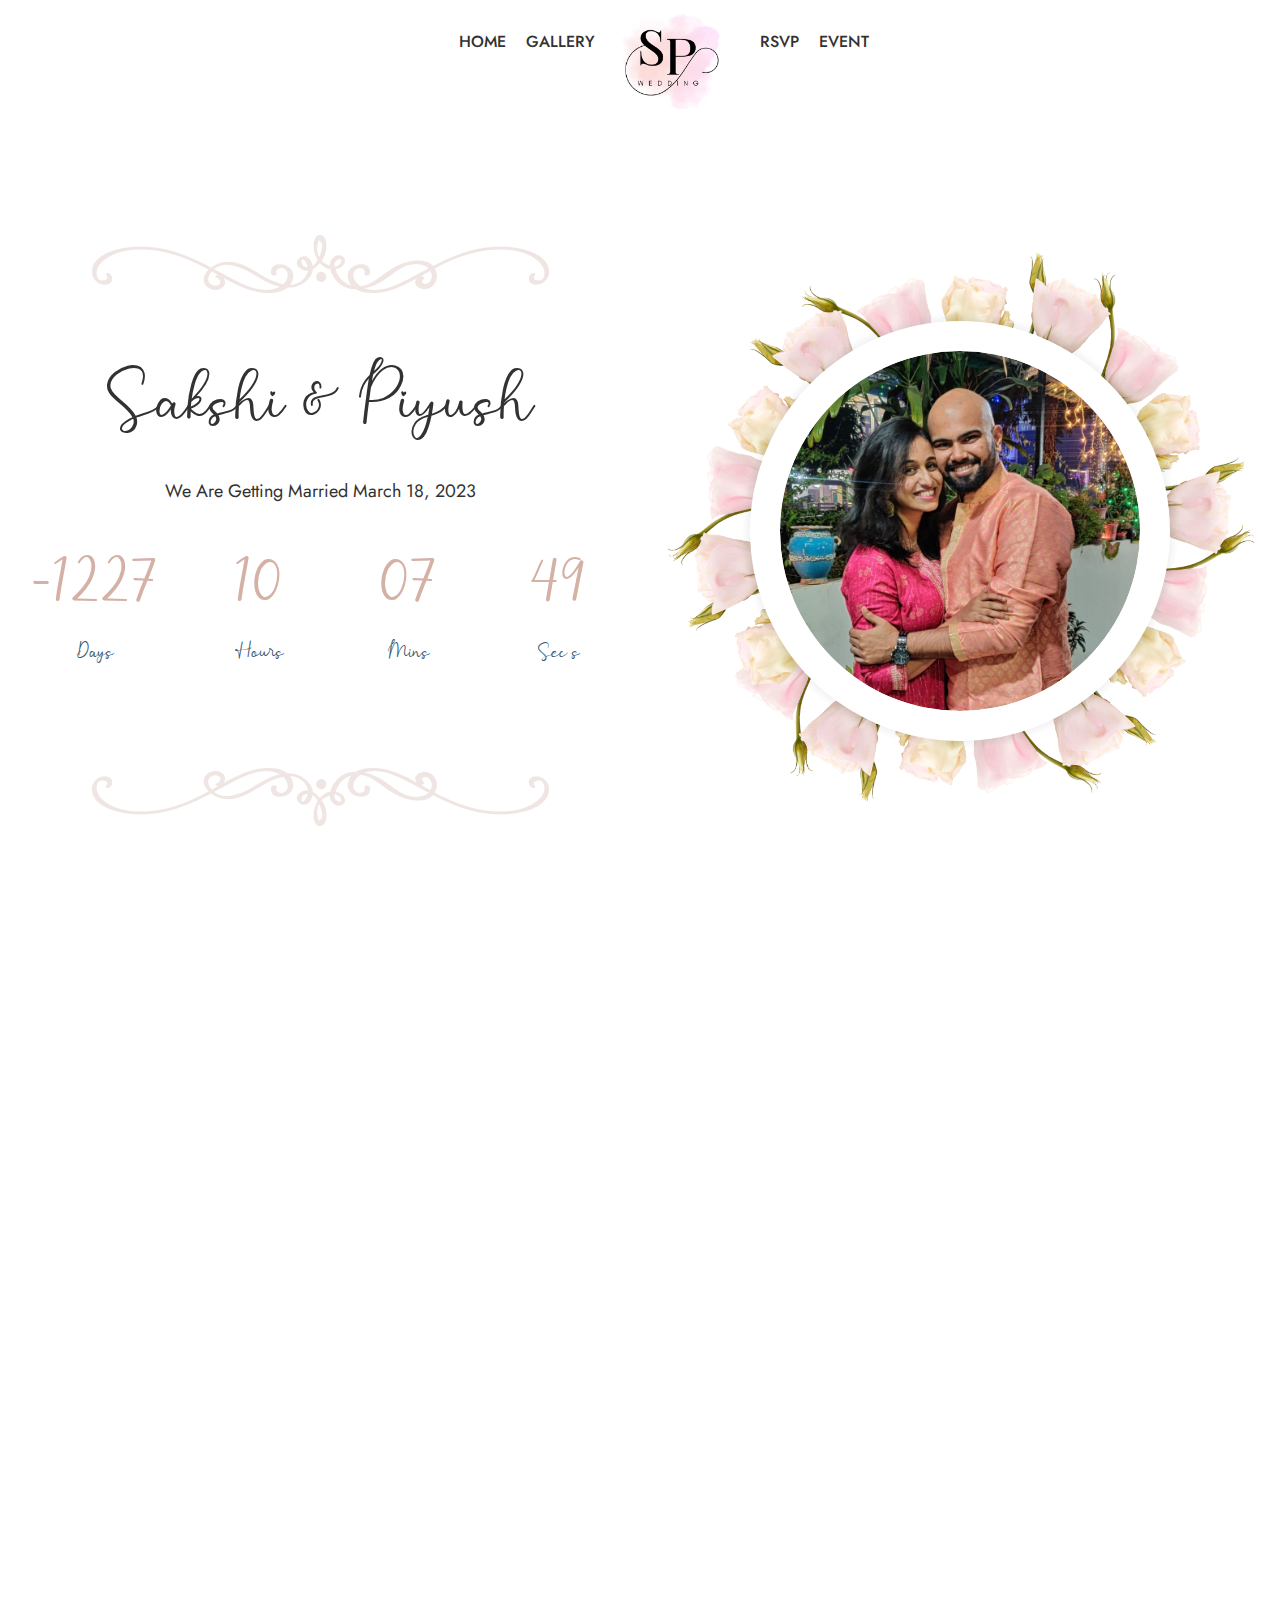
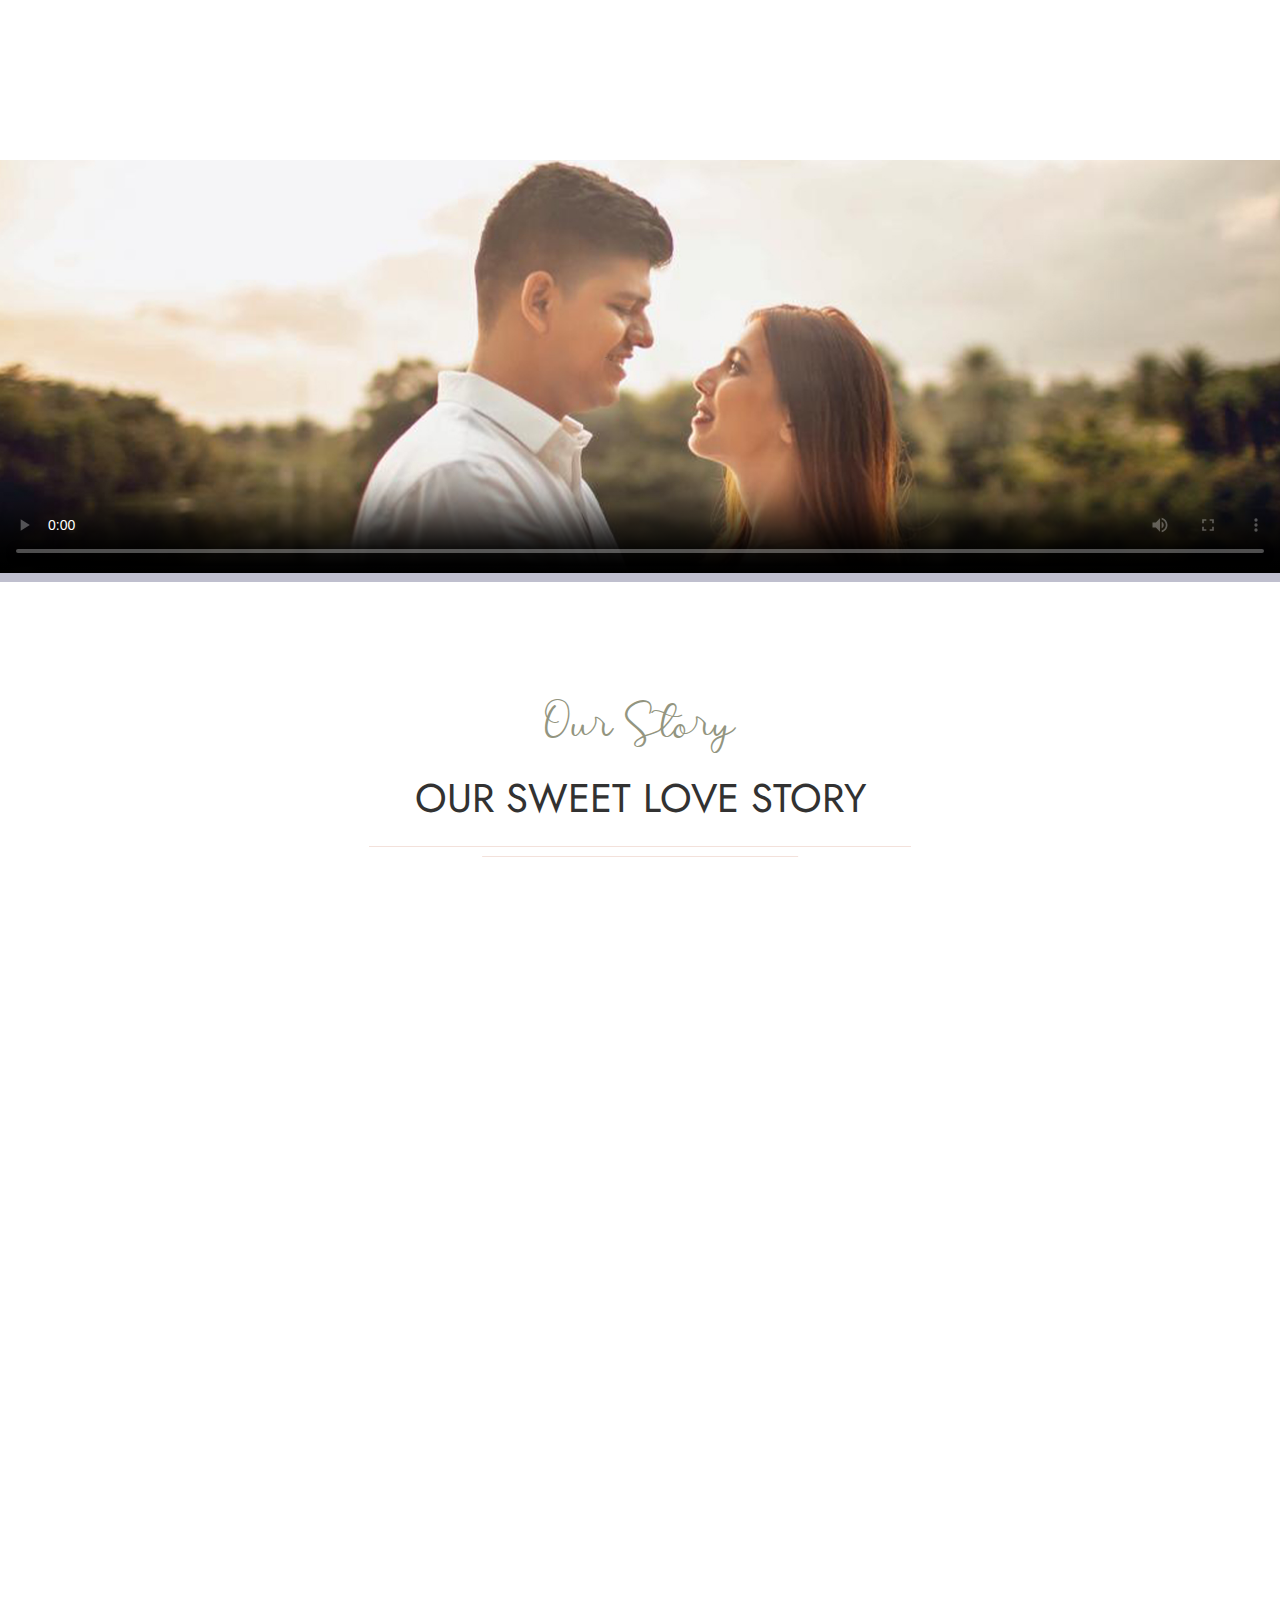
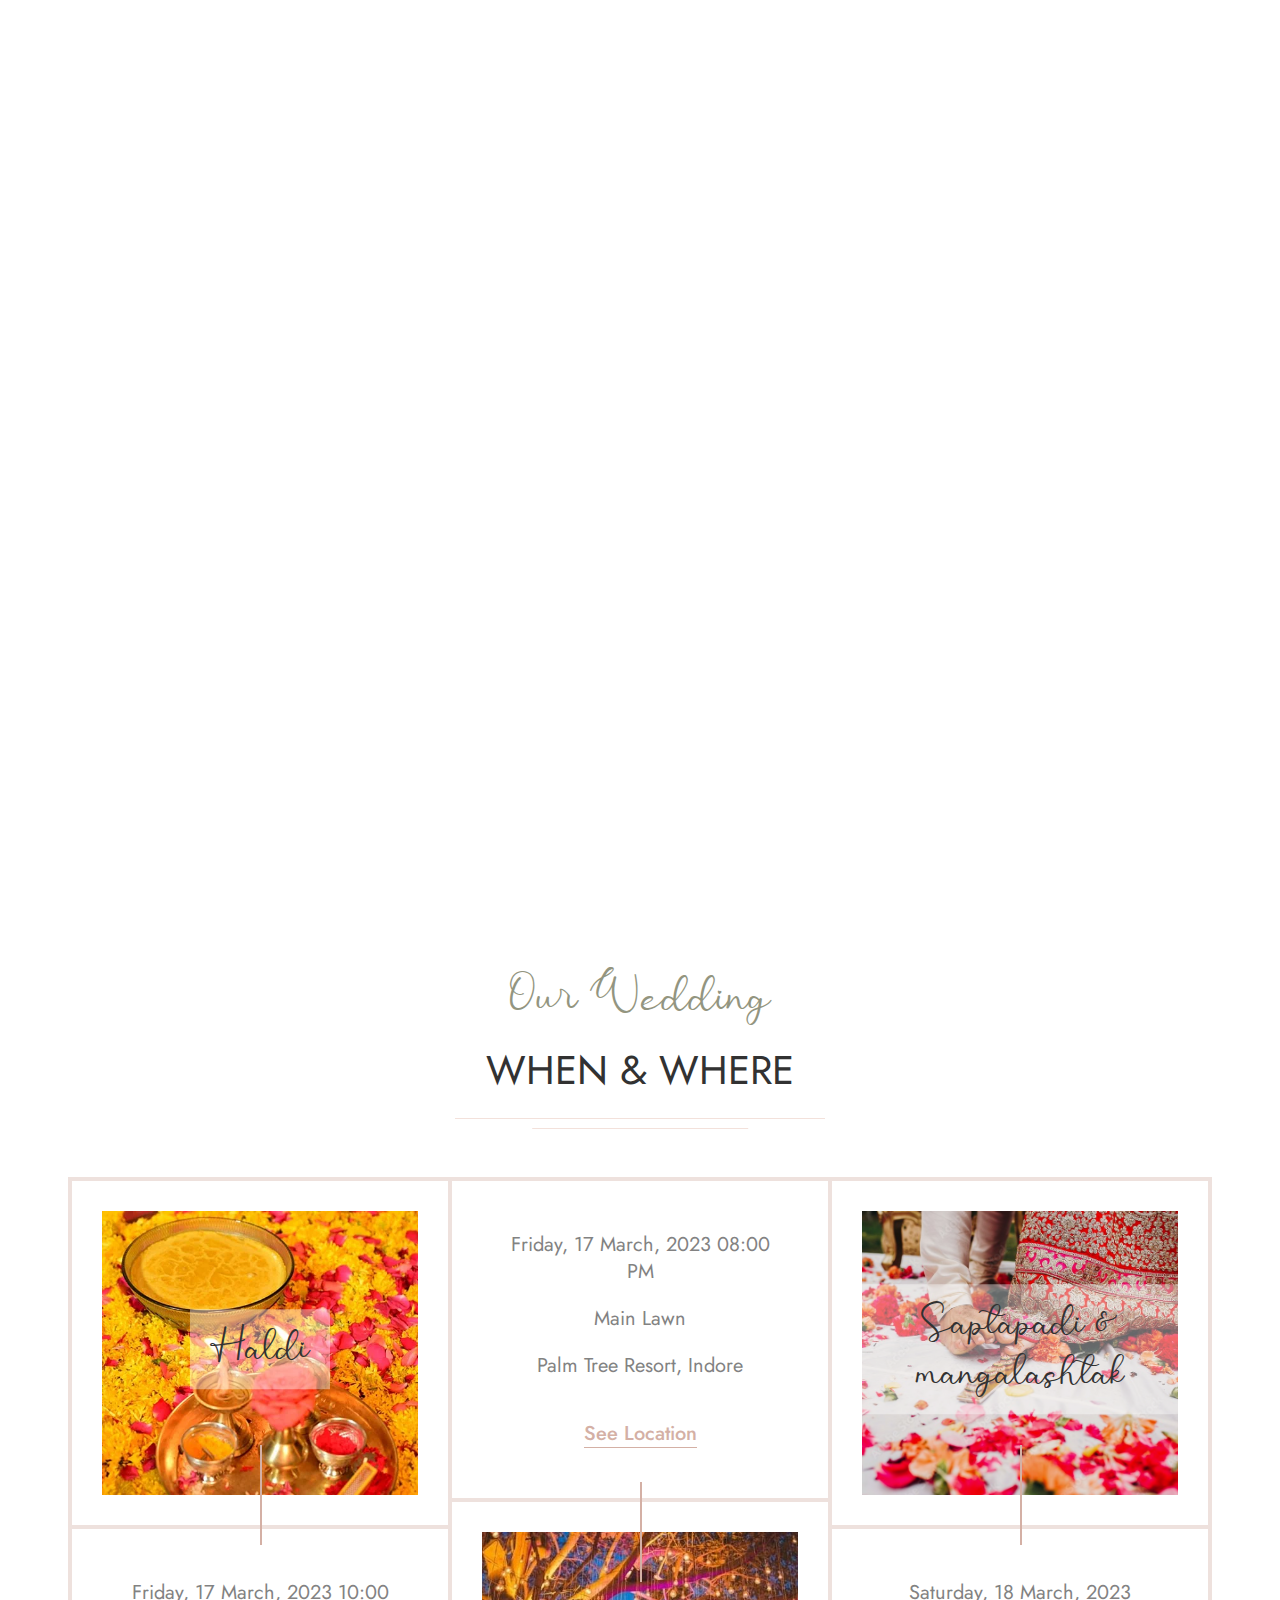
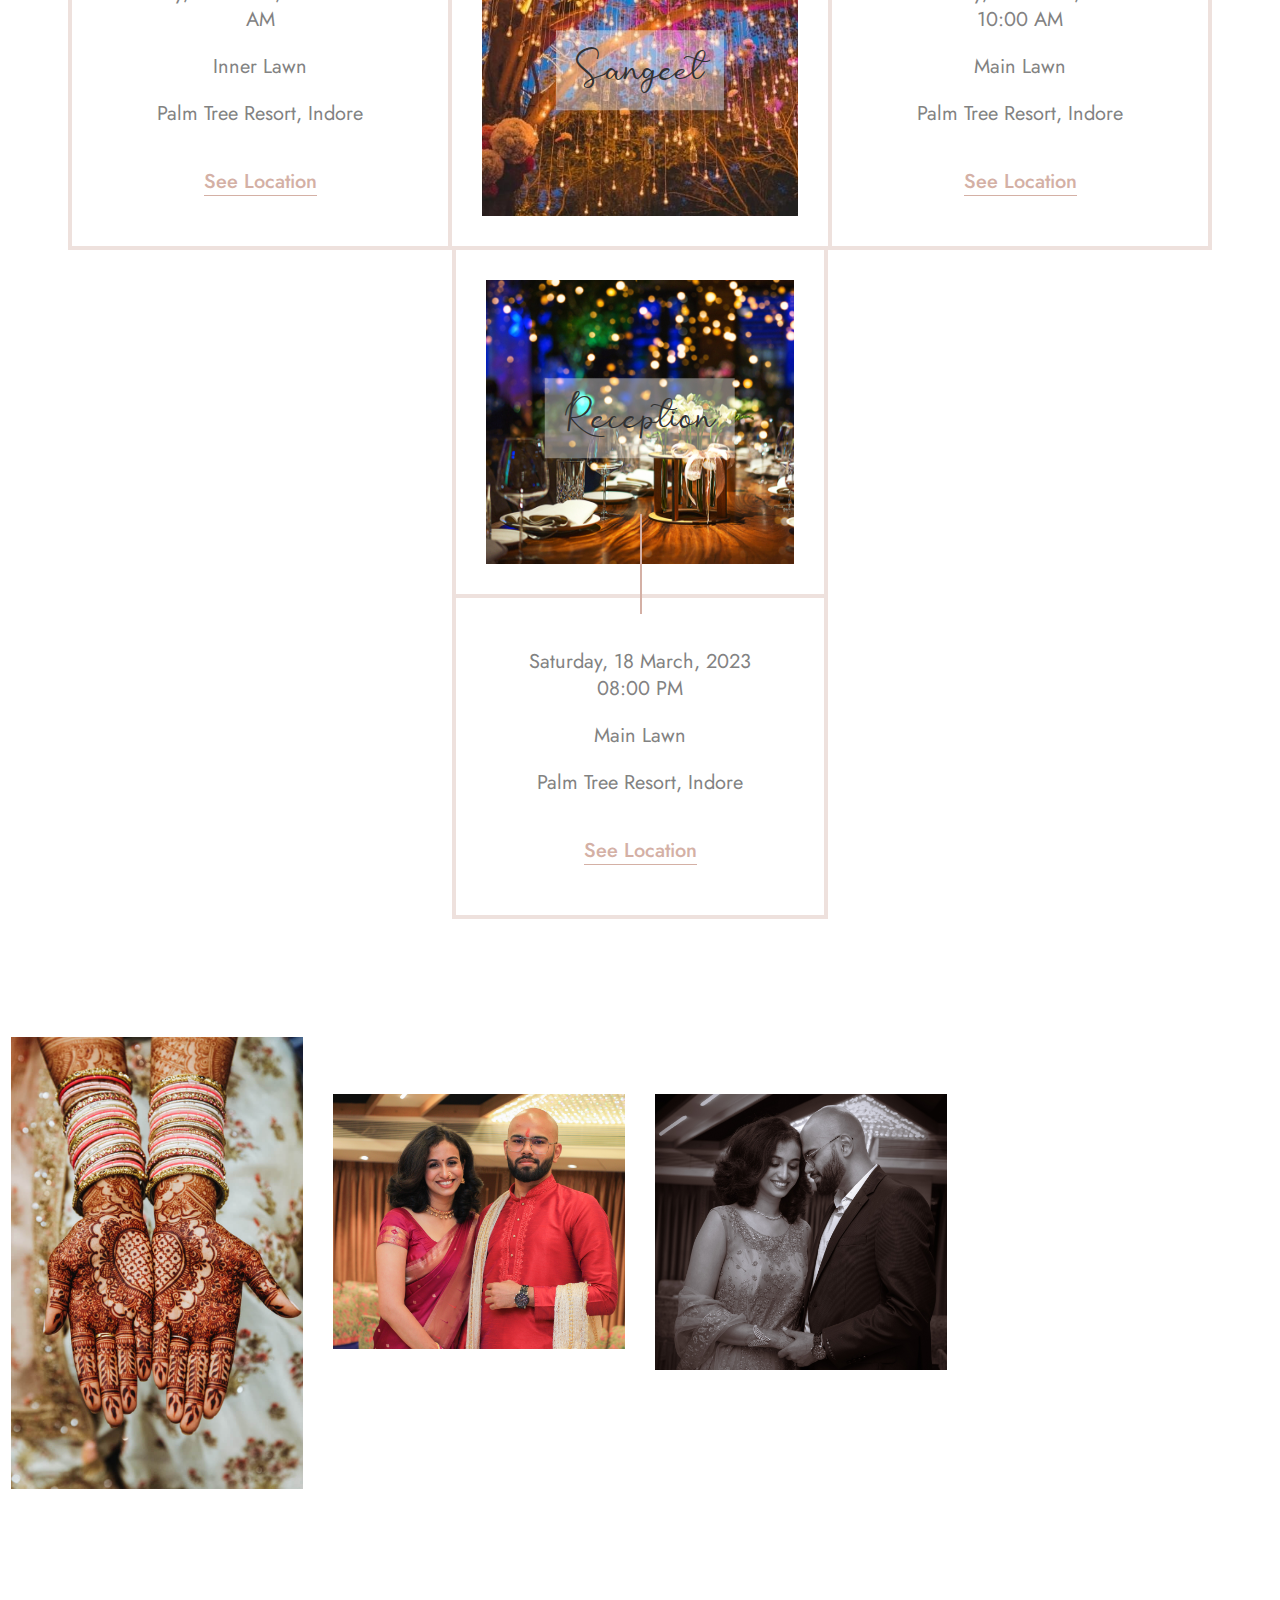
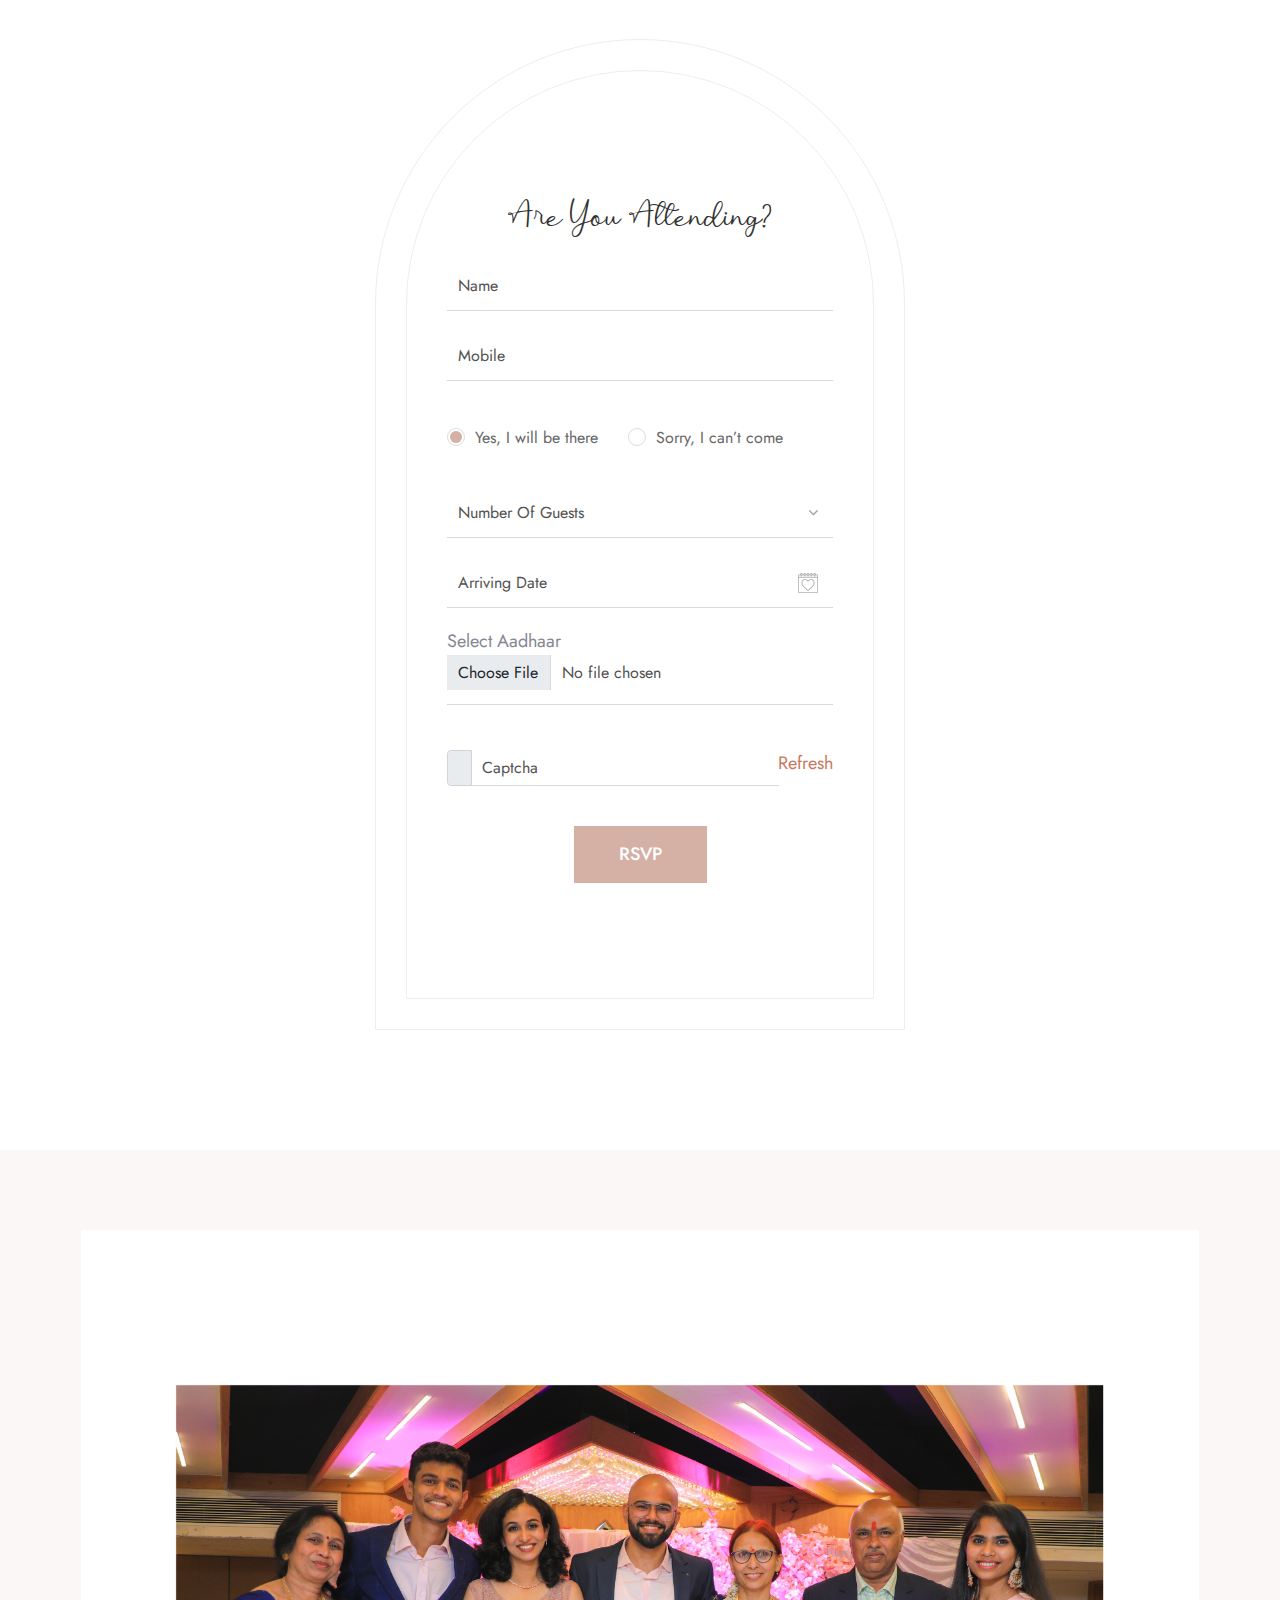
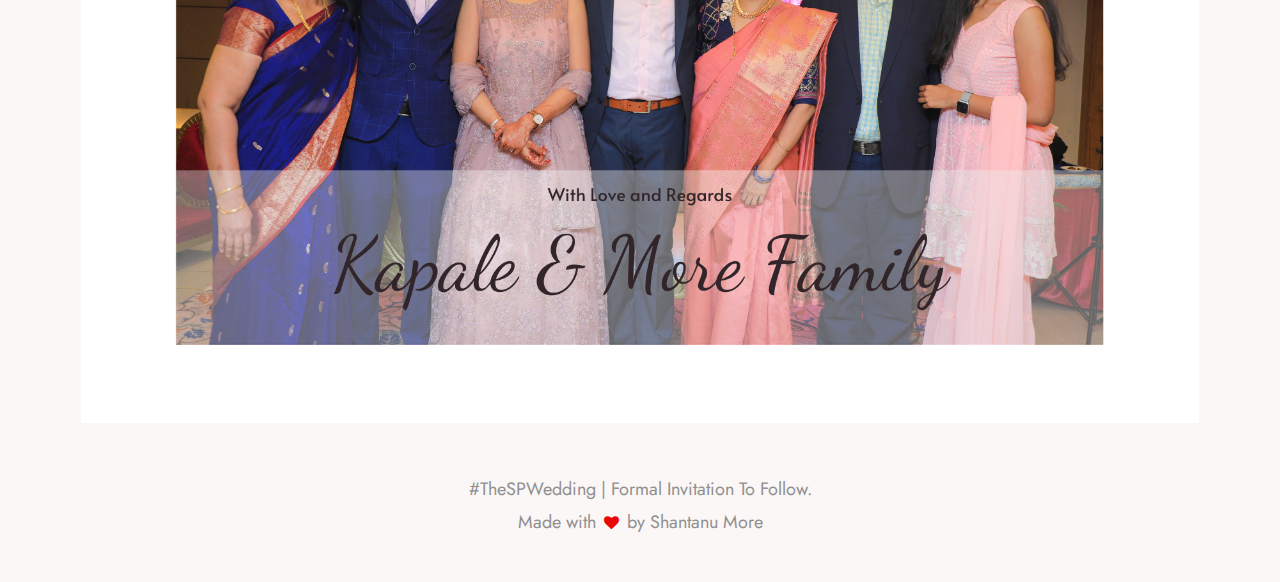
==== index.html @ ae743e8a "First Commit" ====
<!DOCTYPE html>
<html lang="en">

<!-- Mirrored from vcithappening.com/ by HTTrack Website Copier/3.x [XR&CO'2014], Mon, 05 Dec 2022 08:04:46 GMT -->
<!-- Added by HTTrack -->
<meta http-equiv="content-type" content="text/html;charset=UTF-8" /><!-- /Added by HTTrack -->

<head>
    <meta charset="utf-8">
    <meta http-equiv="X-UA-Compatible" content="IE=edge">
    <meta name="viewport" content="width=device-width, initial-scale=1">
    <meta name="author" content="wpOceans">
    <link rel="shortcut icon" type="image/png" href="assets/images/Splogo.png">
    <title>#TheSPWedding</title>
    <link href="assets/css/themify-icons.css" rel="stylesheet">
    <link href="assets/css/font-awesome.min.css" rel="stylesheet">
    <link href="assets/css/flaticon.css" rel="stylesheet">
    <link href="assets/css/magnific-popup.css" rel="stylesheet">
    <link href="assets/css/bootstrap.min.css" rel="stylesheet">
    <link href="assets/css/animate.css" rel="stylesheet">
    <link href="assets/css/owl.carousel.css" rel="stylesheet">
    <link href="assets/css/owl.theme.css" rel="stylesheet">
    <link href="assets/css/slick.css" rel="stylesheet">
    <link href="assets/css/slick-theme.css" rel="stylesheet">
    <link href="assets/css/swiper.min.css" rel="stylesheet">
    <link href="assets/css/nice-select.css" rel="stylesheet">
    <link href="assets/css/owl.transitions.css" rel="stylesheet">
    <link href="assets/css/jquery.fancybox.css" rel="stylesheet">
    <link href="assets/css/odometer-theme-default.css" rel="stylesheet">
    <link href="assets/css/jquery-ui.css" rel="stylesheet">
    <link href="assets/sass/style.css" rel="stylesheet">
    <style>
        .wpo-site-header .brand-logo .navbar-brand img {
            max-width: 110px;
            width: 110px;

        }

        span a {
            color: #000000;
            text-decoration: none;
        }

        span .fa {
            color: #E90606;
            margin: 0 3px;
            font-size: 15px;
            animation: pound 0.35s infinite alternate;
            -webkit-animation: pound 0.35s infinite alternate;
        }

        @-webkit-keyframes pound {
            to {
                transform: scale(1.1);
            }
        }

        @keyframes pound {
            to {
                transform: scale(1.1);
            }
        }

        .desktop {
            display: block;
        }

        .mobile {
            display: none;
        }

        @media screen and (max-width: 900px) and (min-width: 320px) {
            .desktop {
                display: none;
            }

            .mobile {
                display: block
            }

            .wpo-section-title h4 {
                font-size: 32px !important;
                line-height: 77px !important;
            }
        }
    </style>
</head>

<body>
    <iframe src="assets\audio\silence.mp3" allow="autoplay" style="display: none"></iframe>
    <audio id="player" autoplay loop>
        <source src="assets\audio\KabiraInstrumental.mp3" type="audio/mp3">
    </audio>
    <div class="page-wrapper">

        <div class="preloader">
            <div class="vertical-centered-box">
                <div class="content">
                    <div class="loader-circle"></div>
                    <div class="loader-line-mask">
                        <div class="loader-line"></div>
                    </div>
                    <img src="assets/images/preloader.svg" alt="">
                </div>
            </div>
        </div>


        <header id="header">
            <div class="wpo-site-header wpo-header-style-1" id="sticky-header">
                <nav class="navigation navbar navbar-expand-lg navbar-light">
                    <div class="container-fluid">
                        <div class="row align-items-center">
                            <div class="col-md-3 col-3 d-lg-none d-block">
                                <div class="mobail-menu">
                                    <button type="button" class="navbar-toggler open-btn">
                                        <span class="sr-only">Toggle navigation</span>
                                        <span class="icon-bar first-angle"></span>
                                        <span class="icon-bar middle-angle"></span>
                                        <span class="icon-bar last-angle"></span>
                                    </button>
                                </div>
                            </div>
                            <div class="col-lg-2 col-md-6 col-6 d-lg-block d-none">
                            </div>
                            <div class="col-md-6 col-6 d-lg-none dl-block">
                                <div class="navbar-header">
                                    <a class="navbar-brand" href="index.html"><img src="assets/images/Splogo.png"
                                            alt=""></a>
                                </div>
                            </div>
                            <div class="col-lg-8 col-md-1 col-1">
                                <div id="navbar" class="collapse navbar-collapse navigation-holder">
                                    <button class="menu-close"><i class="ti-close"></i></button>
                                    <ul class="nav navbar-nav mb-2 mb-lg-0">
                                        <li><a href="#home">Home</a></li>
                                        <li><a href="#gallery">Gallery</a></li>
                                        <li><a href="#rsvp">RSVP</a></li>
                                        <li><a href="#event">Event</a></li>
                                    </ul>
                                </div>
                            </div>
                        </div>
                    </div>
                </nav>
            </div>
        </header>


        <section class="static-hero-s2">
            <div class="hero-container">
                <div class="hero-inner">
                    <div class="container-fluid">
                        <div class="row align-items-center">
                            <div class="col-xl-6 col-lg-6 col-12">
                                <div class="wpo-static-hero-inner">
                                    <div class="shape-1 wow fadeInUp" data-wow-duration="900ms"><img
                                            src="assets/images/slider/shape5.png" alt=""></div>
                                    <div class="slide-title wow fadeInUp" data-wow-duration="1100ms">
                                        <h2>Sakshi & Piyush</h2>
                                    </div>
                                    <div class="slide-text wow fadeInUp" data-wow-duration="1300ms">
                                        <p>We Are Getting Married March 18, 2023</p>
                                    </div>

                                    <div class="wpo-wedding-date wow fadeInUp" data-wow-duration="1500ms">
                                        <div class="clock-grids">
                                            <div id="timer">
                                                <div class="box">
                                                    <div>
                                                        <div class="time" id="days"></div>
                                                    </div>
                                                </div>
                                                <div class="time" id="hours"></div>
                                                <div class="time" id="minutes"></div>
                                                <div class="time" id="seconds"></div>
                                            </div>
                                        </div>
                                    </div>
                                    <div class="shape-2 wow fadeInUp" data-wow-duration="1700ms"><img
                                            src="assets/images/slider/shape6.png" alt=""></div>
                                    <div class="clearfix"></div>
                                </div>
                            </div>
                            <div class="col-xl-6 col-lg-6 col-12">
                                <div class="static-hero-right">
                                    <div class="static-hero-img">
                                        <div class="static-hero-img-inner wow zoomIn" data-wow-duration="1500ms">
                                            <img src="assets/images/SP2.jpg" alt="">
                                        </div>
                                    </div>
                                    <div class="static-hero-shape"><img src="assets/images/slider/frame.png" alt="">
                                    </div>
                                </div>
                            </div>
                        </div>
                    </div>
                </div>
            </div>
        </section>


        <section class="wpo-couple-section-s3 section-padding" id="couple">
            <div class="container">
                <div class="couple-area clearfix">
                    <div class="row ">
                        <div class="col col-md-4 col-12">
                            <div class="couple-item wow fadeInLeftSlow" data-wow-duration="1700ms">
                                <div class="couple-img">
                                    <img src="assets/images/couple/piyush.jpg" alt="">
                                </div>
                                <div class="couple-text">
                                    <h3>Piyush Kapale</h3>
                                    <p>Hi, this is Vinay AKA lazy but diligent! I could be defined as an ambitious,
                                        logicial, calm and practical person. Catch me watching football matches and F1
                                        races or listening to music when I'm not spending time with family.</p>
                                </div>
                            </div>
                        </div>
                        <div class="col col-md-4 col-12">
                            <div class="middle-couple-shape wow fadeInUp" data-wow-duration="1000ms">
                                <div class="shape floating-item">
                                    <img src="assets/images/couple/shape.png" alt="">
                                </div>
                            </div>
                        </div>
                        <div class="col col-md-4 col-12">
                            <div class="couple-item wow fadeInRightSlow" data-wow-duration="1700ms">
                                <div class="couple-img">
                                    <img src="assets/images/couple/sakshi.jpg" alt="">
                                </div>
                                <div class="couple-text">
                                    <h3>Sakshi More</h3>
                                    <p>Hi, this is Charul AKA hungry and sleepy hehe! I could be defined as a kind,
                                        compassionate, sensitive and a fun loving person. I enjoy dancing, meeting new
                                        people, trying new dishes and winning arguments against Vee 🤭</p>
                                </div>
                            </div>
                        </div>
                    </div>
                </div>
            </div>
        </section>


        <section class="wpo-video-section-s3">
            <h2 class="hidden">some</h2>
            <div class="container-fluid">

                <video width="100%" height="auto" poster="assets/images/cta3.jpg" controls>
                    <source src="assets/videos/pre-2.mp4" type="video/mp4">
                    Your browser does not support the video tag.
                </video>
            </div>
        </section>


        <section class="wpo-story-section-s3 section-padding pb-0" id="story">
            <div class="container">
                <div class="wpo-section-title">
                    <h4>Our Story</h4>
                    <h2>Our Sweet love story</h2>
                </div>
                <div class="wpo-story-wrap">
                    <div class="wpo-story-item">
                        <div class="wpo-story-img-wrap wow fadeInLeftSlow" data-wow-duration="1700ms">
                            <div class="wpo-story-img">
                                <img src="assets/images/story/5.jpg" alt="">
                            </div>
                        </div>
                        <div class="wpo-story-content  wow fadeInRightSlow" data-wow-duration="1700ms">
                            <div class="wpo-story-content-inner">
                                <h2>First Time We Meet</h2>
                                <span>1 Dec 2011</span>
                                <p>We go way back in time, we first met in high school. <br>
                                    A typical junior senior love story. Who knew that a random Facebook apology would
                                    lead to this - a wedding! </p>
                            </div>
                        </div>
                    </div>
                    <div class="wpo-story-item">
                        <div class="wpo-story-img-wrap wow fadeInRightSlow" data-wow-duration="1700ms">
                            <div class="wpo-story-img">
                                <img src="assets/images/story/6.jpg" alt="">
                            </div>
                        </div>
                        <div class="wpo-story-content wow fadeInLeftSlow" data-wow-duration="1700ms">
                            <div class="wpo-story-content-inner">
                                <h2>Our first proposal (Ouch!)</h2>
                                <span>20 Jun 2012</span>
                                <p>So he asked me out right outside my house and even though I wanted to say a yes I
                                    couldn’t. <br>
                                    I was obliged to seek permission from my mum (yeah yeah, I was this innocent little
                                    girl). And no, it wasn’t a yes, duh </p>
                            </div>
                        </div>
                    </div>
                    <div class="wpo-story-item">
                        <div class="wpo-story-img-wrap wow fadeInLeftSlow" data-wow-duration="1700ms">
                            <div class="wpo-story-img">
                                <img src="assets/images/story/7.jpg" alt="">
                            </div>
                        </div>
                        <div class="wpo-story-content wow fadeInRightSlow" data-wow-duration="1700ms">
                            <div class="wpo-story-content-inner">
                                <h2>She Said Yes</h2>
                                <span>14 Sep 2021</span>
                                <p>Our relationship began very organically, in a flow. <br>
                                    It was always a yes, in my heart. Just took a while to say it out loud.
                                    But officially, on 14th September, 2021 came a dreamy surprise! Vee planned a
                                    beautiful outdoor setup and proposed! And this time it was big loud yes :)</p>
                            </div>
                        </div>
                    </div>
                </div>
            </div>
        </section>

        <section class="wpo-event-section section-padding pb-0" id="event">
            <div class="container">
                <div class="wpo-section-title">
                    <h4>Our Wedding</h4>
                    <h2>When & Where</h2>
                </div>
                <div class="wpo-event-wrap">
                    <div class="row">
                        <div class="col col-lg-4 col-md-6 col-12">
                            <div class="wpo-event-item">
                                <div class="wpo-event-img">
                                    <img src="assets/images/event/haldi.png" alt="">
                                    <div class="title">
                                        <h2>Haldi</h2>
                                    </div>
                                </div>
                                <div class="wpo-event-text">
                                    <ul>
                                        <li>Friday, 17 March, 2023
                                            10:00 AM</li>
                                        <li>Inner Lawn</li>
                                        <li>Palm Tree Resort, Indore</li>
                                        <li> <a class="popup-gmaps"
                                                href="https://www.google.com/maps/embed?pb=!1m18!1m12!1m3!1d973.6842343275403!2d75.86645410888643!3d22.675769736617685!2m3!1f0!2f0!3f0!3m2!1i1024!2i768!4f13.1!3m3!1m2!1s0x3962fc92e988825b%3A0x1cb87ad2b89a0467!2sPalmtree%20Resort!5e0!3m2!1sen!2sin!4v1670249934186!5m2!1sen!2sin">See
                                                Location</a></li>
                                    </ul>
                                </div>
                            </div>
                        </div>
                        <div class="col col-lg-4 col-md-6 col-12">
                            <div class="wpo-event-item">
                                <div class="wpo-event-img">
                                    <img src="assets/images/event/sangeet.jpeg" alt="">
                                    <div class="title">
                                        <h2>Sangeet</h2>
                                    </div>
                                </div>
                                <div class="wpo-event-text">
                                    <ul>
                                        <li>Friday, 17 March, 2023
                                            08:00 PM</li>
                                        <li>Main Lawn</li>
                                        <li>Palm Tree Resort, Indore</li>
                                        <li> <a class="popup-gmaps"
                                                href="https://www.google.com/maps/embed?pb=!1m18!1m12!1m3!1d973.6842343275403!2d75.86645410888643!3d22.675769736617685!2m3!1f0!2f0!3f0!3m2!1i1024!2i768!4f13.1!3m3!1m2!1s0x3962fc92e988825b%3A0x1cb87ad2b89a0467!2sPalmtree%20Resort!5e0!3m2!1sen!2sin!4v1670249934186!5m2!1sen!2sin">See
                                                Location</a></li>
                                    </ul>
                                </div>
                            </div>
                        </div>
                        <div class="col col-lg-4 col-md-6 col-12">
                            <div class="wpo-event-item">
                                <div class="wpo-event-img">
                                    <img src="assets/images/event/saptapadi.jpg" alt="">
                                    <div class="title">
                                        <h2>Saptapadi & mangalashtak</h2>
                                    </div>
                                </div>
                                <div class="wpo-event-text">
                                    <ul>
                                        <li>Saturday, 18 March, 2023
                                            10:00 AM</li>
                                        <li>Main Lawn</li>
                                        <li>Palm Tree Resort, Indore</li>
                                        <li> <a class="popup-gmaps"
                                                href="https://www.google.com/maps/embed?pb=!1m18!1m12!1m3!1d973.6842343275403!2d75.86645410888643!3d22.675769736617685!2m3!1f0!2f0!3f0!3m2!1i1024!2i768!4f13.1!3m3!1m2!1s0x3962fc92e988825b%3A0x1cb87ad2b89a0467!2sPalmtree%20Resort!5e0!3m2!1sen!2sin!4v1670249934186!5m2!1sen!2sin">See
                                                Location</a></li>
                                    </ul>
                                </div>
                            </div>
                        </div>
                        <center>
                        <div class="col col-lg-4 col-md-6 col-12">
                            <div class="wpo-event-item">
                                <div class="wpo-event-img">
                                    <img src="assets/images/event/reception.jpg" alt="">
                                    <div class="title">
                                        <h2>Reception</h2>
                                    </div>
                                </div>
                                <div class="wpo-event-text">
                                    <ul>
                                        <li>Saturday, 18 March, 2023
                                            08:00 PM</li>
                                        <li>Main Lawn</li>
                                        <li>Palm Tree Resort, Indore</li>
                                        <li> <a class="popup-gmaps"
                                                href="https://www.google.com/maps/embed?pb=!1m18!1m12!1m3!1d973.6842343275403!2d75.86645410888643!3d22.675769736617685!2m3!1f0!2f0!3f0!3m2!1i1024!2i768!4f13.1!3m3!1m2!1s0x3962fc92e988825b%3A0x1cb87ad2b89a0467!2sPalmtree%20Resort!5e0!3m2!1sen!2sin!4v1670249934186!5m2!1sen!2sin">See
                                                Location</a></li>
                                    </ul>
                                </div>
                            </div>
                        </div>
                        </center>
                    </div>
                </div>
            </div>
        </section>

        <section class="wpo-portfolio-section-s2 section-padding pb-0" id="gallery">
            <h2 class="hidden">some</h2>
            <div class="container-fluid">
                <div class="sortable-gallery">
                    <div class="row">
                        <div class="col-lg-12">
                            <div class="portfolio-grids gallery-container clearfix">
                                <div class="grid">
                                    <div class="img-holder">
                                        <a href="assets/images/portfolio/mehendi.jpg" class="fancybox"
                                            data-fancybox-group="gall-1">
                                            <img src="assets/images/portfolio/mehendi.jpg" alt class="img img-responsive">
                                            <div class="hover-content">
                                                <i class="ti-plus"></i>
                                                <h2 style="color: #fff;">Mehendi</h2>
                                            </div>
                                        </a>
                                    </div>
                                </div>
                                <div class="grid">
                                    <div class="img-holder">
                                        <a href="assets/images/portfolio/Haldi.jpg" class="fancybox"
                                            data-fancybox-group="gall-1">
                                            <img src="assets/images/portfolio/Haldi.jpg" alt class="img img-responsive">
                                            <div class="hover-content">
                                                <i class="ti-plus"></i>
                                                <h2 style="color: #fff;">Haldi</h2>
                                            </div>
                                        </a>
                                    </div>
                                </div>
                                <div class="grid">
                                    <div class="img-holder">
                                        <a href="assets/images/portfolio/engagement.jpg" class="fancybox"
                                            data-fancybox-group="gall-1">
                                            <img src="assets/images/portfolio/engagement.jpg" alt class="img img-responsive">
                                            <div class="hover-content">
                                                <i class="ti-plus"></i>
                                                <h2 style="color: #fff;">Engagement</h2>
                                            </div>
                                        </a>
                                    </div>
                                </div>
                                <div class="grid">
                                    <div class="img-holder">
                                        <a href="assets/images/portfolio/sangeet.jpg" class="fancybox"
                                            data-fancybox-group="gall-1">
                                            <img src="assets/images/portfolio/sangeet.jpg" alt class="img img-responsive">
                                            <div class="hover-content">
                                                <i class="ti-plus"></i>
                                                <h2 style="color: #fff;">Sangeet</h2>
                                            </div>
                                        </a>
                                    </div>
                                </div>
                                <div class="grid">
                                    <div class="img-holder">
                                        <a href="assets/images/portfolio/phere.jpg" class="fancybox"
                                            data-fancybox-group="gall-1">
                                            <img src="assets/images/portfolio/phere.jpg" alt class="img img-responsive">
                                            <div class="hover-content">
                                                <i class="ti-plus"></i>
                                                <h2 style="color: #fff;">Saptapadi</h2>

                                            </div>
                                        </a>
                                    </div>
                                </div>
                                <div class="grid">
                                    <div class="img-holder">
                                        <a href="assets/images/portfolio/reception.jpg" class="fancybox"
                                            data-fancybox-group="gall-1">
                                            <img src="assets/images/portfolio/reception.jpg" alt class="img img-responsive">
                                            <div class="hover-content">
                                                <i class="ti-plus"></i>
                                                <h2 style="color: #fff;">Reception</h2>
                                            </div>
                                        </a>
                                    </div>
                                </div>
                            </div>
                        </div>
                    </div>
                </div>
            </div>
        </section>


        <section class="wpo-contact-section-s4 section-padding" id="rsvp">
            <div class="container">
                <div class="row align-items-center">
                    <div class="col col-lg-12 col-md-12 col-12">
                        <div class="wpo-contact-section-wrapper">
                            <div class="wpo-contact-section-inner">
                                <div class="wpo-contact-form-area">
                                    <div class="wpo-section-title desktop">
                                        <h4>Are You Attending?</h4>
                                    </div>
                                    <div class="wpo-section-title mobile">
                                        <h4>Are You</h4>
                                        <h4>Attending?</h4>
                                    </div>
                                    <form method="post" class="contact-validation-active" id="contact-form-main2">
                                        <div>
                                            <input type="text" class="form-control" name="name" id="name"
                                                placeholder="Name">
                                        </div>
                                        <div>
                                            <input type="phone" class="form-control" name="phone" id="phone"
                                                placeholder="Mobile">
                                        </div>
                                        <div class="radio-buttons">
                                            <p>
                                                <input type="radio" id="attend" name="radio-group" value="true" checked>
                                                <label for="attend">Yes, I will be there</label>
                                            </p>
                                            <p>
                                                <input type="radio" id="not" name="radio-group" value="false">
                                                <label for="not">Sorry, I can’t come</label>
                                            </p>
                                        </div>
                                        <div>
                                            <select name="guest" class="form-control">
                                                <option disabled="disabled" selected>Number Of Guests</option>
                                                <option>01</option>
                                                <option>02</option>
                                                <option>03</option>
                                                <option>04</option>
                                                <option>05</option>
                                            </select>
                                        </div>
                                        <div class="date">
                                            <input class="form-control" name="date" autocomplete="off" type="text"
                                                id="datepicker" placeholder="Arriving Date">
                                        </div>
                                        <div>
                                            <label for="filename">Select Aadhaar</label>
                                            <input type="file" class="form-control" name="filename" id="filename"
                                                placeholder="Images">
                                            <input type="text" value="" name="imageUrl" style="display: none;" />
                                        </div>
                                        <div class="input-group mb-3" style="margin-top: 45px;">
                                            <span class="input-group-text captcha_contactForm" for="captcha"></span>
                                            <input type="text" class="form-control" id="captcha" name="captcha"
                                                placeholder="Captcha"
                                                style="width: auto; height: auto; margin-bottom: 0;">
                                            <a class="refresh" onClick="refreshCaptcha();"
                                                style="color:#c77961;">Refresh</a>
                                        </div>
                                        <div class="submit-area">
                                            <button name="contactSubmit" type="submit" class="theme-btn">RSVP</button>
                                            <div id="c-loader">
                                                <i class="ti-reload"></i>
                                            </div>
                                        </div>
                                        <div class="message-container" style="margin-top: 15px;">
                                            <div class="alert alert-success alert-dismissible fade show" role="alert"
                                                style="display: none;">
                                                <strong>Success : </strong> Your Request Is Received
                                                <button type="button" class="btn-close" data-bs-dismiss="alert"
                                                    aria-label="Close"></button>
                                            </div>
                                            <div class="alert alert-danger alert-dismissible fade show" role="alert"
                                                style="display: none;">
                                                <strong>Error : </strong> There is Some Error Please Try Again Later
                                                <button type="button" class="btn-close" data-bs-dismiss="alert"
                                                    aria-label="Close"></button>
                                            </div>
                                            <div class="alert alert-warning alert-dismissible fade show alert-captcha"
                                                role="alert" style="display: none;">
                                                <strong>Warning : </strong> Invalid Captcha
                                                <button type="button" class="btn-close" data-bs-dismiss="alert"
                                                    aria-label="Close"></button>
                                            </div>
                                        </div>
                                    </form>
                                </div>
                            </div>
                            <div class="shape-1"><img class="floating-item wow fadeInLeftSlow"
                                    data-wow-duration="1700ms" src="assets/images/contact/shape-1.png" alt=""></div>
                            <div class="shape-2"><img class="floating-item wow fadeInRightSlow"
                                    data-wow-duration="1700ms" src="assets/images/contact/SakshiPiyushillustration.png" alt=""></div>
                        </div>
                    </div>
                </div>
            </div>
        </section>


        


        <div class="wpo-site-footer text-center">
            <div class="container">
                <div class="row">
                    <div class="col-12">
                        <div class="footer-image">
                            <a class="logo" href="index.html"><img src="assets/images/LoveandRegards.png"  alt=""></a>
                        </div>
                    </div>
                    <div class="col-12">
                        <div class="copyright">
                            <p><a href="index.html">#TheSPWedding</a> | Formal Invitation To Follow. <br>
                                <span>Made with <i class="fa fa-heart pulse"></i></span> by Shantanu More  <br>
                                <!-- <a href="https://bizmate.in/" target="_blank"><img class="logo-default"
                                        src="../bizmate.in/assets/img/logo/bizmate-logo.png" alt="Bizmate"></a>. -->
                            </p>
                        </div>
                    </div>
                </div>
            </div>
        </div>


    </div>


    <script src="assets/js/jquery.min.js"></script>
    <script src="assets/js/bootstrap.bundle.min.js"></script>

    <script src="assets/js/modernizr.custom.js"></script>

    <script src="assets/js/moving-animation.js"></script>
    <script src="assets/js/jquery-plugin-collection.js"></script>

    <script src="assets/js/script.js"></script>
    <script src="assets/js/jquery.form.js"></script>
    <script src="assets/js/validation.js"></script>
    <script>
        function makeTimer() {
            //		var endTime = new Date("29 April 2018 9:56:00 GMT+01:00");	
            var endTime = new Date("18 March 2023 10:00:00 GMT+5:32");
            endTime = (Date.parse(endTime) / 1000);

            var now = new Date();
            now = (Date.parse(now) / 1000);

            var timeLeft = endTime - now;

            var days = Math.floor(timeLeft / 86400);
            var hours = Math.floor((timeLeft - (days * 86400)) / 3600);
            var minutes = Math.floor((timeLeft - (days * 86400) - (hours * 3600)) / 60);
            var seconds = Math.floor((timeLeft - (days * 86400) - (hours * 3600) - (minutes * 60)));

            if (hours < "10") { hours = "0" + hours; }
            if (minutes < "10") { minutes = "0" + minutes; }
            if (seconds < "10") { seconds = "0" + seconds; }

            $("#days").html(days + "<br><span style='font-size:14px;'>Days</span>");
            $("#hours").html(hours + "<br><span style='font-size:14px;'>Hours</span>");
            $("#minutes").html(minutes + "<br><span style='font-size:14px;'>Mins</span>");
            $("#seconds").html(seconds + "<br><span style='font-size:14px;'>Sec s</span>");
        }

        setInterval(function () { makeTimer(); }, 1000);
    </script>
</body>

<!-- Mirrored from vcithappening.com/ by HTTrack Website Copier/3.x [XR&CO'2014], Mon, 05 Dec 2022 08:05:03 GMT -->

</html>
---- assets/css/themify-icons.css ----
@font-face {
	font-family: 'themify';
	src:url('../fonts/themify9f249f24.eot?-fvbane');
	src:url('../fonts/themifyd41dd41d.eot?#iefix-fvbane') format('embedded-opentype'),
		url('../fonts/themify9f249f24.html?-fvbane') format('woff'),
		url('../fonts/themify9f249f24-2.html?-fvbane') format('truetype'),
		url('../fonts/themify9f249f24.svg?-fvbane#themify') format('svg');
	font-weight: normal;
	font-style: normal;
}

[class^="ti-"], [class*=" ti-"] {
	font-family: 'themify';
	speak: none;
	font-style: normal;
	font-weight: normal;
	font-variant: normal;
	text-transform: none;
	line-height: 1;

	/* Better Font Rendering =========== */
	-webkit-font-smoothing: antialiased;
	-moz-osx-font-smoothing: grayscale;
}

.ti-wand:before {
	content: "\e600";
}
.ti-volume:before {
	content: "\e601";
}
.ti-user:before {
	content: "\e602";
}
.ti-unlock:before {
	content: "\e603";
}
.ti-unlink:before {
	content: "\e604";
}
.ti-trash:before {
	content: "\e605";
}
.ti-thought:before {
	content: "\e606";
}
.ti-target:before {
	content: "\e607";
}
.ti-tag:before {
	content: "\e608";
}
.ti-tablet:before {
	content: "\e609";
}
.ti-star:before {
	content: "\e60a";
}
.ti-spray:before {
	content: "\e60b";
}
.ti-signal:before {
	content: "\e60c";
}
.ti-shopping-cart:before {
	content: "\e60d";
}
.ti-shopping-cart-full:before {
	content: "\e60e";
}
.ti-settings:before {
	content: "\e60f";
}
.ti-search:before {
	content: "\e610";
}
.ti-zoom-in:before {
	content: "\e611";
}
.ti-zoom-out:before {
	content: "\e612";
}
.ti-cut:before {
	content: "\e613";
}
.ti-ruler:before {
	content: "\e614";
}
.ti-ruler-pencil:before {
	content: "\e615";
}
.ti-ruler-alt:before {
	content: "\e616";
}
.ti-bookmark:before {
	content: "\e617";
}
.ti-bookmark-alt:before {
	content: "\e618";
}
.ti-reload:before {
	content: "\e619";
}
.ti-plus:before {
	content: "\e61a";
}
.ti-pin:before {
	content: "\e61b";
}
.ti-pencil:before {
	content: "\e61c";
}
.ti-pencil-alt:before {
	content: "\e61d";
}
.ti-paint-roller:before {
	content: "\e61e";
}
.ti-paint-bucket:before {
	content: "\e61f";
}
.ti-na:before {
	content: "\e620";
}
.ti-mobile:before {
	content: "\e621";
}
.ti-minus:before {
	content: "\e622";
}
.ti-medall:before {
	content: "\e623";
}
.ti-medall-alt:before {
	content: "\e624";
}
.ti-marker:before {
	content: "\e625";
}
.ti-marker-alt:before {
	content: "\e626";
}
.ti-arrow-up:before {
	content: "\e627";
}
.ti-arrow-right:before {
	content: "\e628";
}
.ti-arrow-left:before {
	content: "\e629";
}
.ti-arrow-down:before {
	content: "\e62a";
}
.ti-lock:before {
	content: "\e62b";
}
.ti-location-arrow:before {
	content: "\e62c";
}
.ti-link:before {
	content: "\e62d";
}
.ti-layout:before {
	content: "\e62e";
}
.ti-layers:before {
	content: "\e62f";
}
.ti-layers-alt:before {
	content: "\e630";
}
.ti-key:before {
	content: "\e631";
}
.ti-import:before {
	content: "\e632";
}
.ti-image:before {
	content: "\e633";
}
.ti-heart:before {
	content: "\e634";
}
.ti-heart-broken:before {
	content: "\e635";
}
.ti-hand-stop:before {
	content: "\e636";
}
.ti-hand-open:before {
	content: "\e637";
}
.ti-hand-drag:before {
	content: "\e638";
}
.ti-folder:before {
	content: "\e639";
}
.ti-flag:before {
	content: "\e63a";
}
.ti-flag-alt:before {
	content: "\e63b";
}
.ti-flag-alt-2:before {
	content: "\e63c";
}
.ti-eye:before {
	content: "\e63d";
}
.ti-export:before {
	content: "\e63e";
}
.ti-exchange-vertical:before {
	content: "\e63f";
}
.ti-desktop:before {
	content: "\e640";
}
.ti-cup:before {
	content: "\e641";
}
.ti-crown:before {
	content: "\e642";
}
.ti-comments:before {
	content: "\e643";
}
.ti-comment:before {
	content: "\e644";
}
.ti-comment-alt:before {
	content: "\e645";
}
.ti-close:before {
	content: "\e646";
}
.ti-clip:before {
	content: "\e647";
}
.ti-angle-up:before {
	content: "\e648";
}
.ti-angle-right:before {
	content: "\e649";
}
.ti-angle-left:before {
	content: "\e64a";
}
.ti-angle-down:before {
	content: "\e64b";
}
.ti-check:before {
	content: "\e64c";
}
.ti-check-box:before {
	content: "\e64d";
}
.ti-camera:before {
	content: "\e64e";
}
.ti-announcement:before {
	content: "\e64f";
}
.ti-brush:before {
	content: "\e650";
}
.ti-briefcase:before {
	content: "\e651";
}
.ti-bolt:before {
	content: "\e652";
}
.ti-bolt-alt:before {
	content: "\e653";
}
.ti-blackboard:before {
	content: "\e654";
}
.ti-bag:before {
	content: "\e655";
}
.ti-move:before {
	content: "\e656";
}
.ti-arrows-vertical:before {
	content: "\e657";
}
.ti-arrows-horizontal:before {
	content: "\e658";
}
.ti-fullscreen:before {
	content: "\e659";
}
.ti-arrow-top-right:before {
	content: "\e65a";
}
.ti-arrow-top-left:before {
	content: "\e65b";
}
.ti-arrow-circle-up:before {
	content: "\e65c";
}
.ti-arrow-circle-right:before {
	content: "\e65d";
}
.ti-arrow-circle-left:before {
	content: "\e65e";
}
.ti-arrow-circle-down:before {
	content: "\e65f";
}
.ti-angle-double-up:before {
	content: "\e660";
}
.ti-angle-double-right:before {
	content: "\e661";
}
.ti-angle-double-left:before {
	content: "\e662";
}
.ti-angle-double-down:before {
	content: "\e663";
}
.ti-zip:before {
	content: "\e664";
}
.ti-world:before {
	content: "\e665";
}
.ti-wheelchair:before {
	content: "\e666";
}
.ti-view-list:before {
	content: "\e667";
}
.ti-view-list-alt:before {
	content: "\e668";
}
.ti-view-grid:before {
	content: "\e669";
}
.ti-uppercase:before {
	content: "\e66a";
}
.ti-upload:before {
	content: "\e66b";
}
.ti-underline:before {
	content: "\e66c";
}
.ti-truck:before {
	content: "\e66d";
}
.ti-timer:before {
	content: "\e66e";
}
.ti-ticket:before {
	content: "\e66f";
}
.ti-thumb-up:before {
	content: "\e670";
}
.ti-thumb-down:before {
	content: "\e671";
}
.ti-text:before {
	content: "\e672";
}
.ti-stats-up:before {
	content: "\e673";
}
.ti-stats-down:before {
	content: "\e674";
}
.ti-split-v:before {
	content: "\e675";
}
.ti-split-h:before {
	content: "\e676";
}
.ti-smallcap:before {
	content: "\e677";
}
.ti-shine:before {
	content: "\e678";
}
.ti-shift-right:before {
	content: "\e679";
}
.ti-shift-left:before {
	content: "\e67a";
}
.ti-shield:before {
	content: "\e67b";
}
.ti-notepad:before {
	content: "\e67c";
}
.ti-server:before {
	content: "\e67d";
}
.ti-quote-right:before {
	content: "\e67e";
}
.ti-quote-left:before {
	content: "\e67f";
}
.ti-pulse:before {
	content: "\e680";
}
.ti-printer:before {
	content: "\e681";
}
.ti-power-off:before {
	content: "\e682";
}
.ti-plug:before {
	content: "\e683";
}
.ti-pie-chart:before {
	content: "\e684";
}
.ti-paragraph:before {
	content: "\e685";
}
.ti-panel:before {
	content: "\e686";
}
.ti-package:before {
	content: "\e687";
}
.ti-music:before {
	content: "\e688";
}
.ti-music-alt:before {
	content: "\e689";
}
.ti-mouse:before {
	content: "\e68a";
}
.ti-mouse-alt:before {
	content: "\e68b";
}
.ti-money:before {
	content: "\e68c";
}
.ti-microphone:before {
	content: "\e68d";
}
.ti-menu:before {
	content: "\e68e";
}
.ti-menu-alt:before {
	content: "\e68f";
}
.ti-map:before {
	content: "\e690";
}
.ti-map-alt:before {
	content: "\e691";
}
.ti-loop:before {
	content: "\e692";
}
.ti-location-pin:before {
	content: "\e693";
}
.ti-list:before {
	content: "\e694";
}
.ti-light-bulb:before {
	content: "\e695";
}
.ti-Italic:before {
	content: "\e696";
}
.ti-info:before {
	content: "\e697";
}
.ti-infinite:before {
	content: "\e698";
}
.ti-id-badge:before {
	content: "\e699";
}
.ti-hummer:before {
	content: "\e69a";
}
.ti-home:before {
	content: "\e69b";
}
.ti-help:before {
	content: "\e69c";
}
.ti-headphone:before {
	content: "\e69d";
}
.ti-harddrives:before {
	content: "\e69e";
}
.ti-harddrive:before {
	content: "\e69f";
}
.ti-gift:before {
	content: "\e6a0";
}
.ti-game:before {
	content: "\e6a1";
}
.ti-filter:before {
	content: "\e6a2";
}
.ti-files:before {
	content: "\e6a3";
}
.ti-file:before {
	content: "\e6a4";
}
.ti-eraser:before {
	content: "\e6a5";
}
.ti-envelope:before {
	content: "\e6a6";
}
.ti-download:before {
	content: "\e6a7";
}
.ti-direction:before {
	content: "\e6a8";
}
.ti-direction-alt:before {
	content: "\e6a9";
}
.ti-dashboard:before {
	content: "\e6aa";
}
.ti-control-stop:before {
	content: "\e6ab";
}
.ti-control-shuffle:before {
	content: "\e6ac";
}
.ti-control-play:before {
	content: "\e6ad";
}
.ti-control-pause:before {
	content: "\e6ae";
}
.ti-control-forward:before {
	content: "\e6af";
}
.ti-control-backward:before {
	content: "\e6b0";
}
.ti-cloud:before {
	content: "\e6b1";
}
.ti-cloud-up:before {
	content: "\e6b2";
}
.ti-cloud-down:before {
	content: "\e6b3";
}
.ti-clipboard:before {
	content: "\e6b4";
}
.ti-car:before {
	content: "\e6b5";
}
.ti-calendar:before {
	content: "\e6b6";
}
.ti-book:before {
	content: "\e6b7";
}
.ti-bell:before {
	content: "\e6b8";
}
.ti-basketball:before {
	content: "\e6b9";
}
.ti-bar-chart:before {
	content: "\e6ba";
}
.ti-bar-chart-alt:before {
	content: "\e6bb";
}
.ti-back-right:before {
	content: "\e6bc";
}
.ti-back-left:before {
	content: "\e6bd";
}
.ti-arrows-corner:before {
	content: "\e6be";
}
.ti-archive:before {
	content: "\e6bf";
}
.ti-anchor:before {
	content: "\e6c0";
}
.ti-align-right:before {
	content: "\e6c1";
}
.ti-align-left:before {
	content: "\e6c2";
}
.ti-align-justify:before {
	content: "\e6c3";
}
.ti-align-center:before {
	content: "\e6c4";
}
.ti-alert:before {
	content: "\e6c5";
}
.ti-alarm-clock:before {
	content: "\e6c6";
}
.ti-agenda:before {
	content: "\e6c7";
}
.ti-write:before {
	content: "\e6c8";
}
.ti-window:before {
	content: "\e6c9";
}
.ti-widgetized:before {
	content: "\e6ca";
}
.ti-widget:before {
	content: "\e6cb";
}
.ti-widget-alt:before {
	content: "\e6cc";
}
.ti-wallet:before {
	content: "\e6cd";
}
.ti-video-clapper:before {
	content: "\e6ce";
}
.ti-video-camera:before {
	content: "\e6cf";
}
.ti-vector:before {
	content: "\e6d0";
}
.ti-themify-logo:before {
	content: "\e6d1";
}
.ti-themify-favicon:before {
	content: "\e6d2";
}
.ti-themify-favicon-alt:before {
	content: "\e6d3";
}
.ti-support:before {
	content: "\e6d4";
}
.ti-stamp:before {
	content: "\e6d5";
}
.ti-split-v-alt:before {
	content: "\e6d6";
}
.ti-slice:before {
	content: "\e6d7";
}
.ti-shortcode:before {
	content: "\e6d8";
}
.ti-shift-right-alt:before {
	content: "\e6d9";
}
.ti-shift-left-alt:before {
	content: "\e6da";
}
.ti-ruler-alt-2:before {
	content: "\e6db";
}
.ti-receipt:before {
	content: "\e6dc";
}
.ti-pin2:before {
	content: "\e6dd";
}
.ti-pin-alt:before {
	content: "\e6de";
}
.ti-pencil-alt2:before {
	content: "\e6df";
}
.ti-palette:before {
	content: "\e6e0";
}
.ti-more:before {
	content: "\e6e1";
}
.ti-more-alt:before {
	content: "\e6e2";
}
.ti-microphone-alt:before {
	content: "\e6e3";
}
.ti-magnet:before {
	content: "\e6e4";
}
.ti-line-double:before {
	content: "\e6e5";
}
.ti-line-dotted:before {
	content: "\e6e6";
}
.ti-line-dashed:before {
	content: "\e6e7";
}
.ti-layout-width-full:before {
	content: "\e6e8";
}
.ti-layout-width-default:before {
	content: "\e6e9";
}
.ti-layout-width-default-alt:before {
	content: "\e6ea";
}
.ti-layout-tab:before {
	content: "\e6eb";
}
.ti-layout-tab-window:before {
	content: "\e6ec";
}
.ti-layout-tab-v:before {
	content: "\e6ed";
}
.ti-layout-tab-min:before {
	content: "\e6ee";
}
.ti-layout-slider:before {
	content: "\e6ef";
}
.ti-layout-slider-alt:before {
	content: "\e6f0";
}
.ti-layout-sidebar-right:before {
	content: "\e6f1";
}
.ti-layout-sidebar-none:before {
	content: "\e6f2";
}
.ti-layout-sidebar-left:before {
	content: "\e6f3";
}
.ti-layout-placeholder:before {
	content: "\e6f4";
}
.ti-layout-menu:before {
	content: "\e6f5";
}
.ti-layout-menu-v:before {
	content: "\e6f6";
}
.ti-layout-menu-separated:before {
	content: "\e6f7";
}
.ti-layout-menu-full:before {
	content: "\e6f8";
}
.ti-layout-media-right-alt:before {
	content: "\e6f9";
}
.ti-layout-media-right:before {
	content: "\e6fa";
}
.ti-layout-media-overlay:before {
	content: "\e6fb";
}
.ti-layout-media-overlay-alt:before {
	content: "\e6fc";
}
.ti-layout-media-overlay-alt-2:before {
	content: "\e6fd";
}
.ti-layout-media-left-alt:before {
	content: "\e6fe";
}
.ti-layout-media-left:before {
	content: "\e6ff";
}
.ti-layout-media-center-alt:before {
	content: "\e700";
}
.ti-layout-media-center:before {
	content: "\e701";
}
.ti-layout-list-thumb:before {
	content: "\e702";
}
.ti-layout-list-thumb-alt:before {
	content: "\e703";
}
.ti-layout-list-post:before {
	content: "\e704";
}
.ti-layout-list-large-image:before {
	content: "\e705";
}
.ti-layout-line-solid:before {
	content: "\e706";
}
.ti-layout-grid4:before {
	content: "\e707";
}
.ti-layout-grid3:before {
	content: "\e708";
}
.ti-layout-grid2:before {
	content: "\e709";
}
.ti-layout-grid2-thumb:before {
	content: "\e70a";
}
.ti-layout-cta-right:before {
	content: "\e70b";
}
.ti-layout-cta-left:before {
	content: "\e70c";
}
.ti-layout-cta-center:before {
	content: "\e70d";
}
.ti-layout-cta-btn-right:before {
	content: "\e70e";
}
.ti-layout-cta-btn-left:before {
	content: "\e70f";
}
.ti-layout-column4:before {
	content: "\e710";
}
.ti-layout-column3:before {
	content: "\e711";
}
.ti-layout-column2:before {
	content: "\e712";
}
.ti-layout-accordion-separated:before {
	content: "\e713";
}
.ti-layout-accordion-merged:before {
	content: "\e714";
}
.ti-layout-accordion-list:before {
	content: "\e715";
}
.ti-ink-pen:before {
	content: "\e716";
}
.ti-info-alt:before {
	content: "\e717";
}
.ti-help-alt:before {
	content: "\e718";
}
.ti-headphone-alt:before {
	content: "\e719";
}
.ti-hand-point-up:before {
	content: "\e71a";
}
.ti-hand-point-right:before {
	content: "\e71b";
}
.ti-hand-point-left:before {
	content: "\e71c";
}
.ti-hand-point-down:before {
	content: "\e71d";
}
.ti-gallery:before {
	content: "\e71e";
}
.ti-face-smile:before {
	content: "\e71f";
}
.ti-face-sad:before {
	content: "\e720";
}
.ti-credit-card:before {
	content: "\e721";
}
.ti-control-skip-forward:before {
	content: "\e722";
}
.ti-control-skip-backward:before {
	content: "\e723";
}
.ti-control-record:before {
	content: "\e724";
}
.ti-control-eject:before {
	content: "\e725";
}
.ti-comments-smiley:before {
	content: "\e726";
}
.ti-brush-alt:before {
	content: "\e727";
}
.ti-youtube:before {
	content: "\e728";
}
.ti-vimeo:before {
	content: "\e729";
}
.ti-twitter:before {
	content: "\e72a";
}
.ti-time:before {
	content: "\e72b";
}
.ti-tumblr:before {
	content: "\e72c";
}
.ti-skype:before {
	content: "\e72d";
}
.ti-share:before {
	content: "\e72e";
}
.ti-share-alt:before {
	content: "\e72f";
}
.ti-rocket:before {
	content: "\e730";
}
.ti-pinterest:before {
	content: "\e731";
}
.ti-new-window:before {
	content: "\e732";
}
.ti-microsoft:before {
	content: "\e733";
}
.ti-list-ol:before {
	content: "\e734";
}
.ti-linkedin:before {
	content: "\e735";
}
.ti-layout-sidebar-2:before {
	content: "\e736";
}
.ti-layout-grid4-alt:before {
	content: "\e737";
}
.ti-layout-grid3-alt:before {
	content: "\e738";
}
.ti-layout-grid2-alt:before {
	content: "\e739";
}
.ti-layout-column4-alt:before {
	content: "\e73a";
}
.ti-layout-column3-alt:before {
	content: "\e73b";
}
.ti-layout-column2-alt:before {
	content: "\e73c";
}
.ti-instagram:before {
	content: "\e73d";
}
.ti-google:before {
	content: "\e73e";
}
.ti-github:before {
	content: "\e73f";
}
.ti-flickr:before {
	content: "\e740";
}
.ti-facebook:before {
	content: "\e741";
}
.ti-dropbox:before {
	content: "\e742";
}
.ti-dribbble:before {
	content: "\e743";
}
.ti-apple:before {
	content: "\e744";
}
.ti-android:before {
	content: "\e745";
}
.ti-save:before {
	content: "\e746";
}
.ti-save-alt:before {
	content: "\e747";
}
.ti-yahoo:before {
	content: "\e748";
}
.ti-wordpress:before {
	content: "\e749";
}
.ti-vimeo-alt:before {
	content: "\e74a";
}
.ti-twitter-alt:before {
	content: "\e74b";
}
.ti-tumblr-alt:before {
	content: "\e74c";
}
.ti-trello:before {
	content: "\e74d";
}
.ti-stack-overflow:before {
	content: "\e74e";
}
.ti-soundcloud:before {
	content: "\e74f";
}
.ti-sharethis:before {
	content: "\e750";
}
.ti-sharethis-alt:before {
	content: "\e751";
}
.ti-reddit:before {
	content: "\e752";
}
.ti-pinterest-alt:before {
	content: "\e753";
}
.ti-microsoft-alt:before {
	content: "\e754";
}
.ti-linux:before {
	content: "\e755";
}
.ti-jsfiddle:before {
	content: "\e756";
}
.ti-joomla:before {
	content: "\e757";
}
.ti-html5:before {
	content: "\e758";
}
.ti-flickr-alt:before {
	content: "\e759";
}
.ti-email:before {
	content: "\e75a";
}
.ti-drupal:before {
	content: "\e75b";
}
.ti-dropbox-alt:before {
	content: "\e75c";
}
.ti-css3:before {
	content: "\e75d";
}
.ti-rss:before {
	content: "\e75e";
}
.ti-rss-alt:before {
	content: "\e75f";
}
---- assets/css/flaticon.css ----
@font-face {
    font-family: "flaticon";
    src: url("../fonts/flaticone679e679.html?7be827e199392bb56ae95dacf43f5036") format("truetype"),
url("../fonts/flaticone679e679-2.html?7be827e199392bb56ae95dacf43f5036") format("woff"),
url("../fonts/flaticone679e679-3.html?7be827e199392bb56ae95dacf43f5036") format("woff2"),
url("../fonts/flaticone679e679.eot?7be827e199392bb56ae95dacf43f5036#iefix") format("embedded-opentype"),
url("../fonts/flaticone679e679.svg?7be827e199392bb56ae95dacf43f5036#flaticon") format("svg");
}

i[class^="flaticon-"]:before, i[class*=" flaticon-"]:before {
    font-family: flaticon !important;
    font-style: normal;
    font-weight: normal !important;
    font-variant: normal;
    text-transform: none;
    -webkit-font-smoothing: antialiased;
    -moz-osx-font-smoothing: grayscale;
}

.flaticon-email:before {
    content: "\f101";
}
.flaticon-phone-call:before {
    content: "\f102";
}
.flaticon-maps-and-flags:before {
    content: "\f103";
}
.flaticon-instagram:before {
    content: "\f104";
}
.flaticon-gallery:before {
    content: "\f105";
}
.flaticon-serving-dish:before {
    content: "\f106";
}
.flaticon-edit:before {
    content: "\f107";
}
.flaticon-left-arrow:before {
    content: "\f108";
}
.flaticon-wedding:before {
    content: "\f109";
}
.flaticon-cake:before {
    content: "\f10a";
}
.flaticon-wedding-rings:before {
    content: "\f10b";
}
.flaticon-play:before {
    content: "\f10c";
}
.flaticon-quotation:before {
    content: "\f10d";
}
.flaticon-dove:before {
    content: "\f10e";
}
.flaticon-calendar:before {
    content: "\f10f";
}
.flaticon-heart:before {
    content: "\f110";
}
.flaticon-pinterest:before {
    content: "\f111";
}
.flaticon-facebook-app-symbol:before {
    content: "\f112";
}
.flaticon-twitter:before {
    content: "\f113";
}
.flaticon-instagram-1:before {
    content: "\f114";
}
.flaticon-linkedin:before {
    content: "\f115";
}
.flaticon-youtube:before {
    content: "\f116";
}
.flaticon-search:before {
    content: "\f117";
}
.flaticon-shopping-cart:before {
    content: "\f118";
}
.flaticon-left-arrow-1:before {
    content: "\f119";
}
.flaticon-user:before {
    content: "\f11a";
}
.flaticon-comment-white-oval-bubble:before {
    content: "\f11b";
}
.flaticon-calendar-1:before {
    content: "\f11c";
}
.flaticon-right-arrow:before {
    content: "\f11d";
}
.flaticon-play-1:before {
    content: "\f11e";
}
.flaticon-left-quote:before {
    content: "\f11f";
}
.flaticon-right-arrow-1:before {
    content: "\f120";
}
.flaticon-left-arrow-2:before {
    content: "\f121";
}
.flaticon-next:before {
    content: "\f122";
}
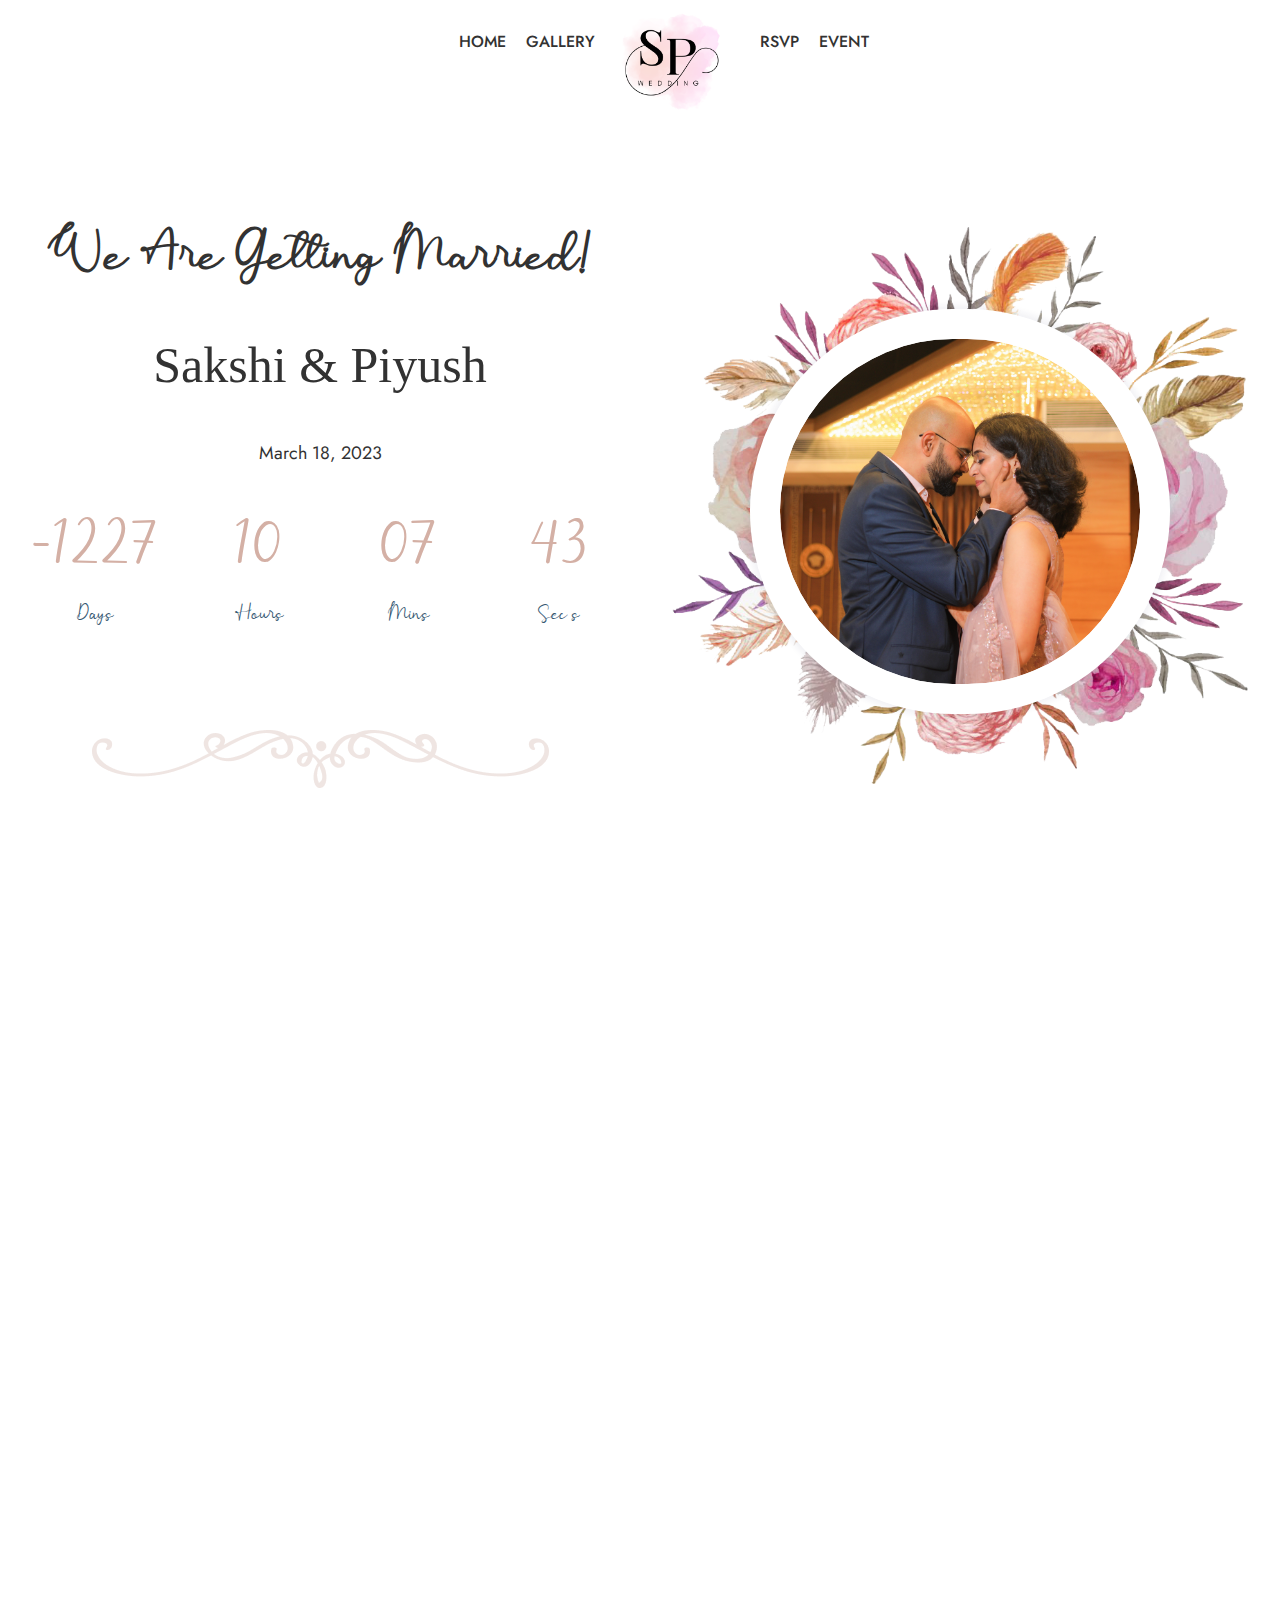
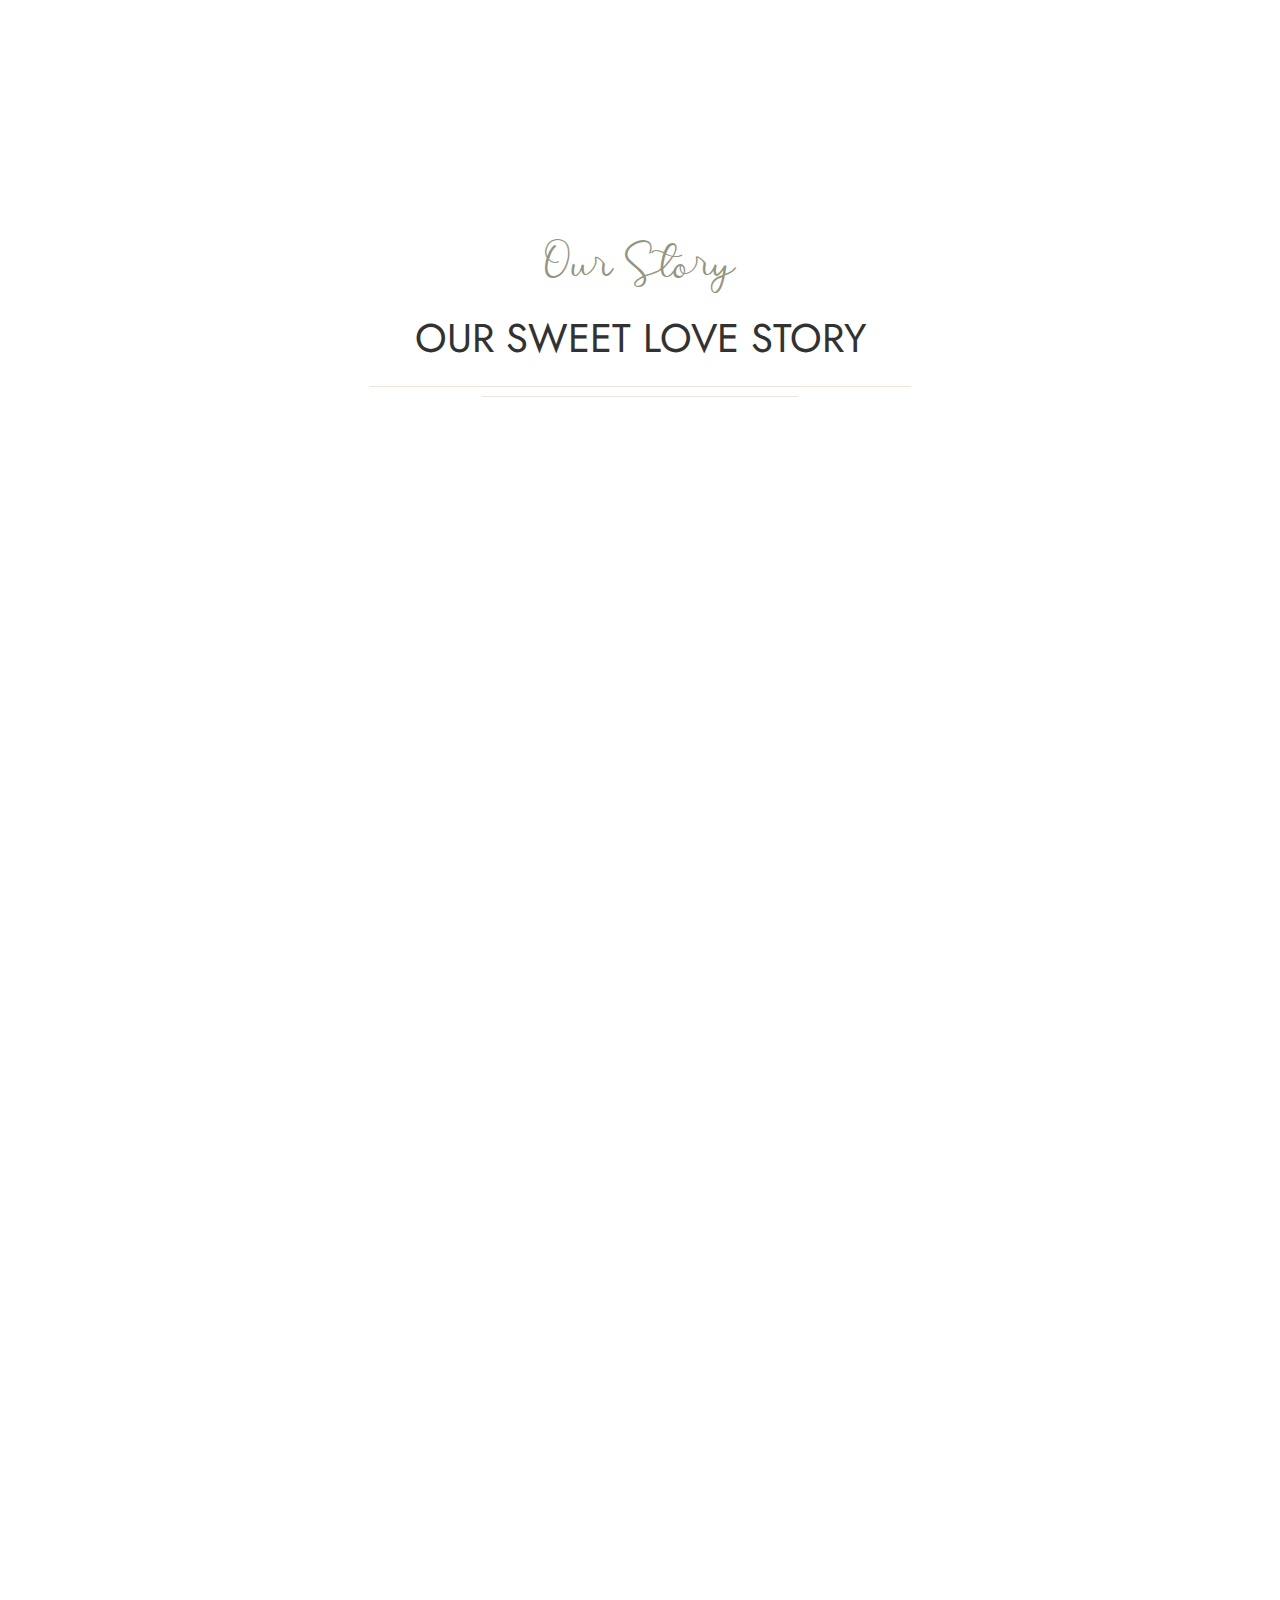
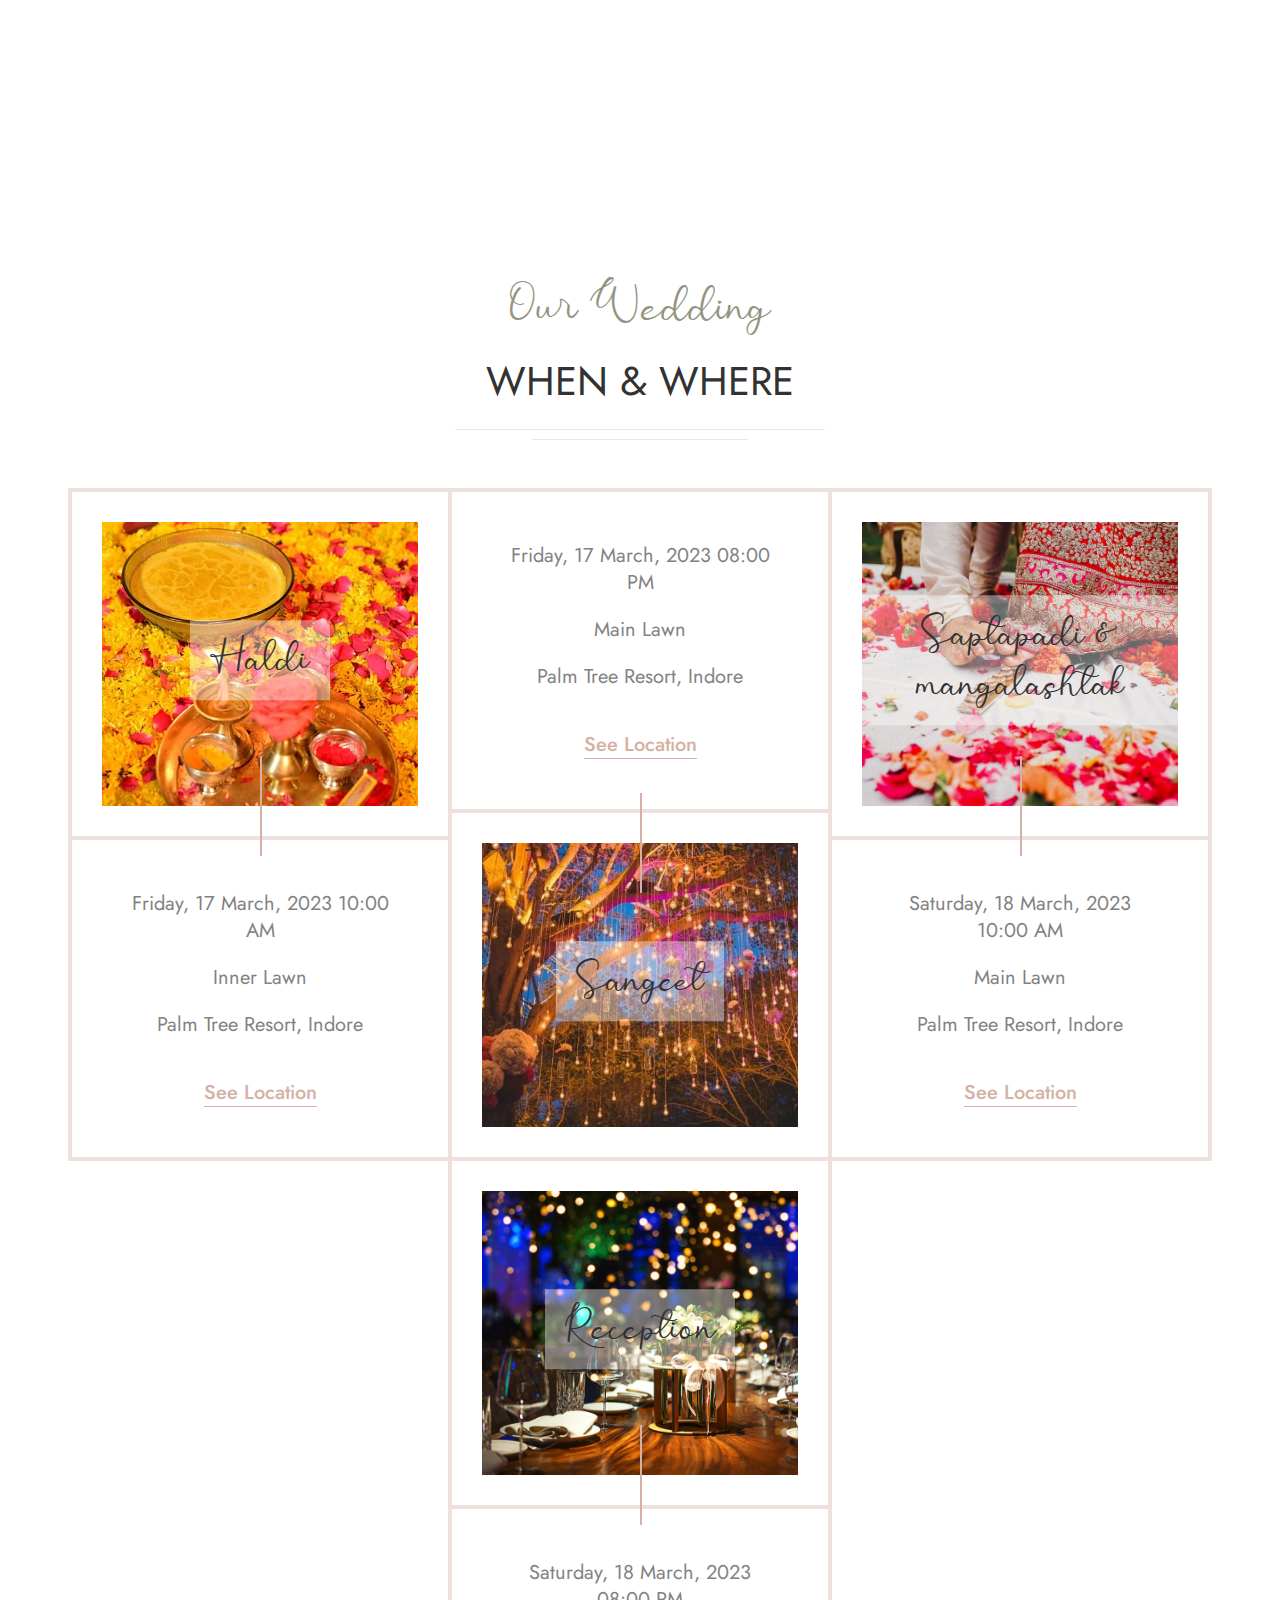
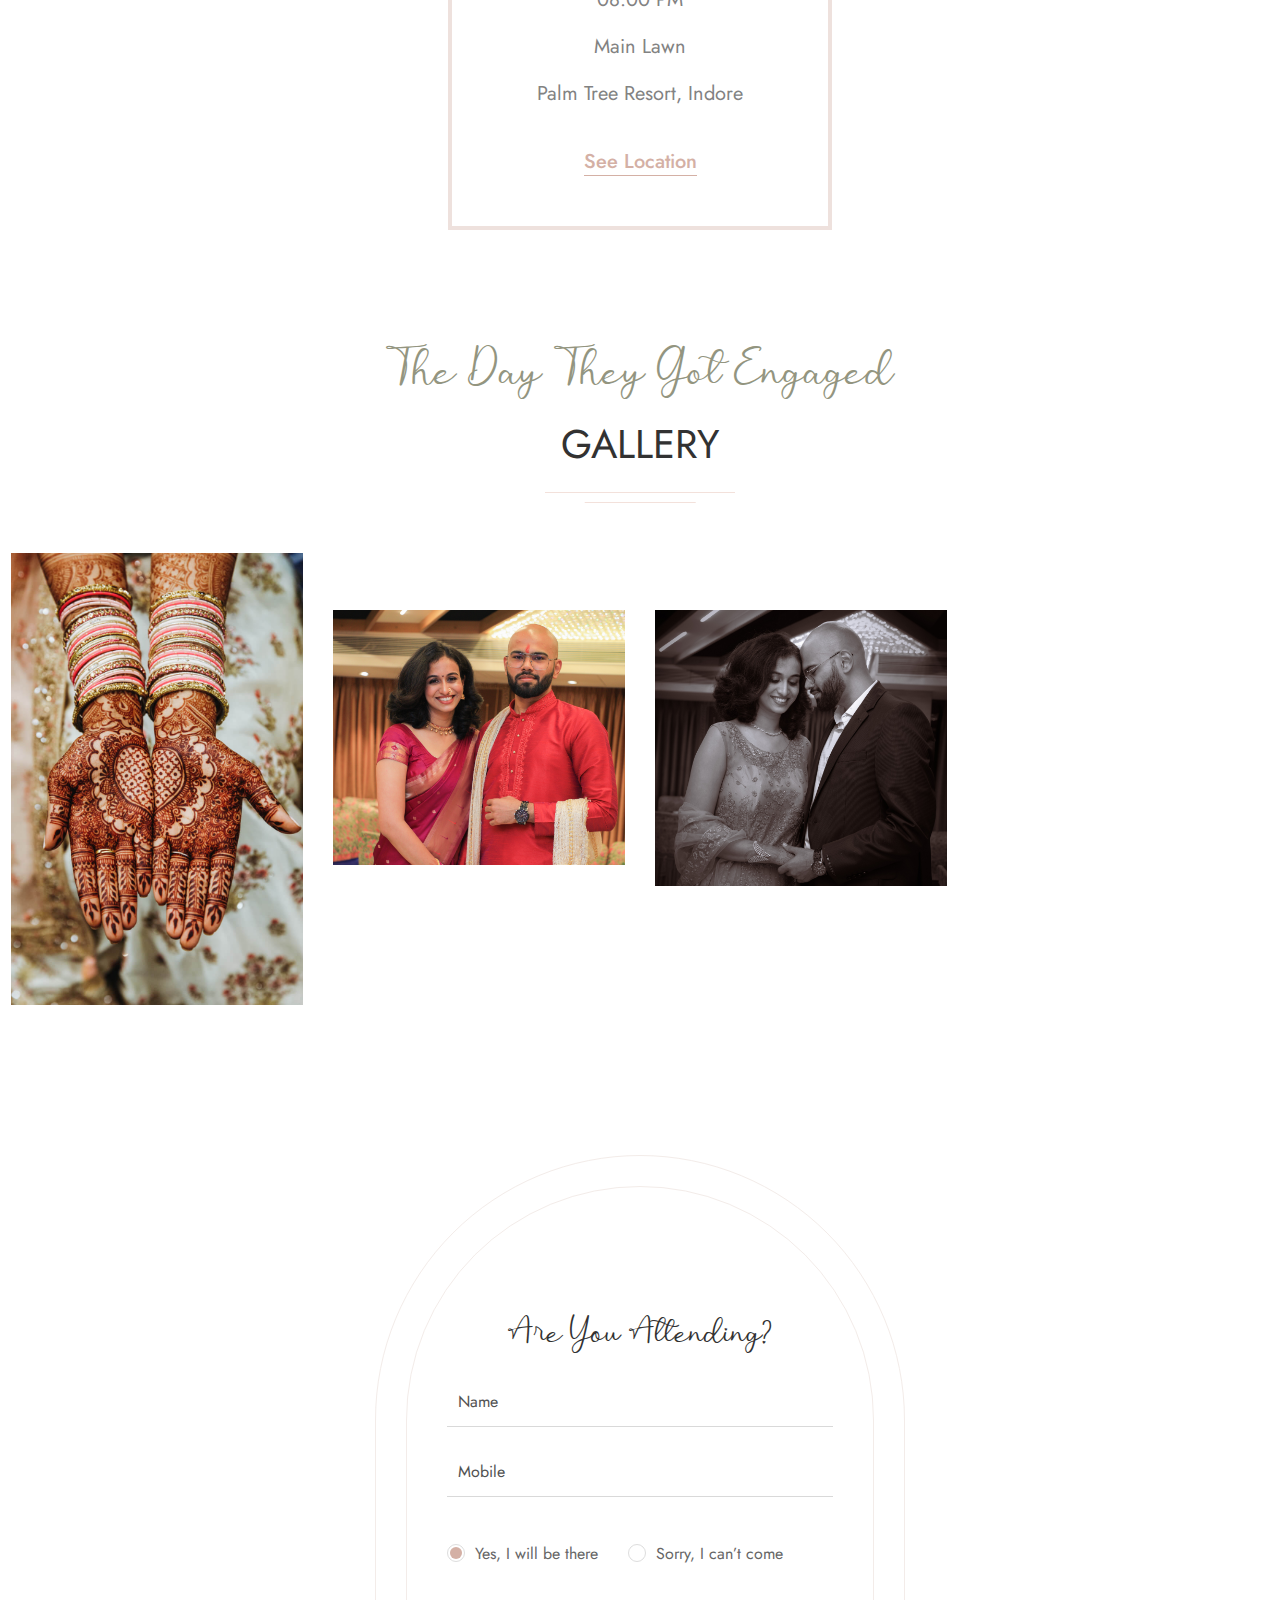
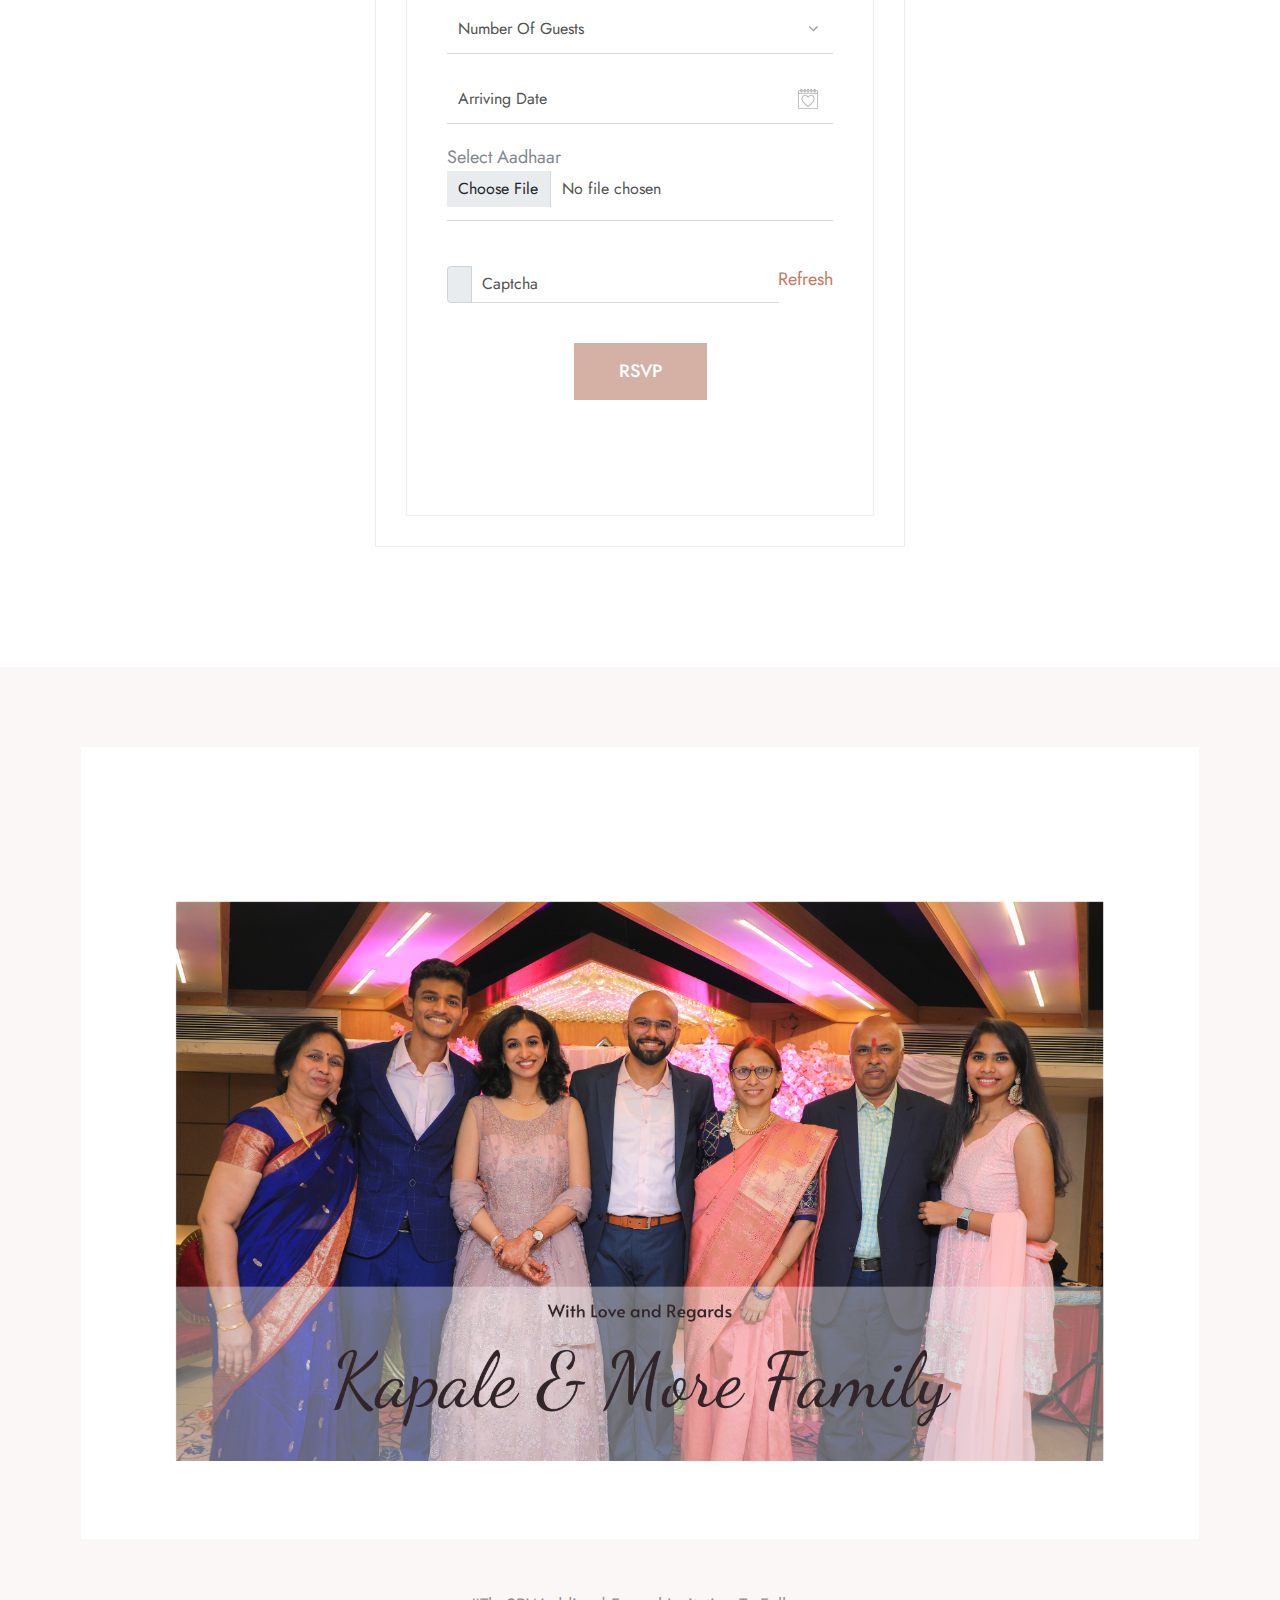
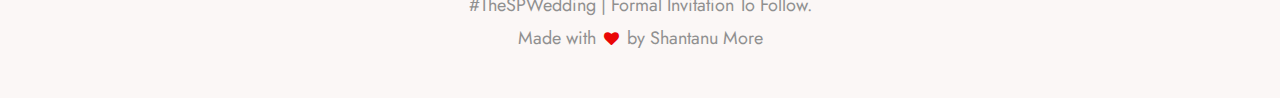
==== commit d2115261: "changes" ====
--- a/index.html
+++ b/index.html
@@ -83,14 +83,36 @@
                 line-height: 77px !important;
             }
         }
+
+        /* MUSIC PLAYER STYLE */
+        #player-container #play-pause {
+            cursor: pointer;
+            text-indent: -999999px;
+            height: 50px;
+            width: 50px;
+            padding: 12px 18px;
+            z-index: 9;
+            background-image: url("assets/images/volume-off.png");
+            background-repeat: no-repeat !important;
+            background-position: center;
+            background-size: 16px;
+            background-repeat: no-repeat;
+            background-position: center;
+            background-size: 25px;
+            background-color: #fff;
+        }
+
+        .play {
+            background-image: url("assets/images/volume-on.png");
+        }
+
+        .pause {
+            background-image: url("assets/images/volume-on.png") !important;
+        }
     </style>
 </head>
 
 <body>
-    <iframe src="assets\audio\silence.mp3" allow="autoplay" style="display: none"></iframe>
-    <audio id="player" autoplay loop>
-        <source src="assets\audio\KabiraInstrumental.mp3" type="audio/mp3">
-    </audio>
     <div class="page-wrapper">
 
         <div class="preloader">
@@ -105,8 +127,8 @@
             </div>
         </div>
 
-
         <header id="header">
+
             <div class="wpo-site-header wpo-header-style-1" id="sticky-header">
                 <nav class="navigation navbar navbar-expand-lg navbar-light">
                     <div class="container-fluid">
@@ -141,6 +163,15 @@
                                 </div>
                             </div>
                         </div>
+                        <!-- MUSIC PART -->
+                        <audio id="track" autoplay loop>
+                            <source src="assets\audio\KabiraInstrumental.mp3" type="audio/mp3" />
+                        </audio>
+
+                        <div id="player-container" style="position: absolute; right: 10px;">
+                            <div id="play-pause" class="play">Play</div>
+                        </div>
+                        <!--  -->
                     </div>
                 </nav>
             </div>
@@ -154,13 +185,14 @@
                         <div class="row align-items-center">
                             <div class="col-xl-6 col-lg-6 col-12">
                                 <div class="wpo-static-hero-inner">
-                                    <div class="shape-1 wow fadeInUp" data-wow-duration="900ms"><img
-                                            src="assets/images/slider/shape5.png" alt=""></div>
+                                    <!-- <div class="shape-1 wow fadeInUp" data-wow-duration="900ms"><img
+                                            src="assets/images/slider/shape5.png" alt=""></div> -->
                                     <div class="slide-title wow fadeInUp" data-wow-duration="1100ms">
-                                        <h2>Sakshi & Piyush</h2>
+                                        <h1><b>We Are Getting Married!</b></h1><br>
+                                        <h2 style="font-family: Dosis">Sakshi & Piyush</h2>
                                     </div>
                                     <div class="slide-text wow fadeInUp" data-wow-duration="1300ms">
-                                        <p>We Are Getting Married March 18, 2023</p>
+                                        <p>March 18, 2023</p>
                                     </div>
 
                                     <div class="wpo-wedding-date wow fadeInUp" data-wow-duration="1500ms">
@@ -186,10 +218,10 @@
                                 <div class="static-hero-right">
                                     <div class="static-hero-img">
                                         <div class="static-hero-img-inner wow zoomIn" data-wow-duration="1500ms">
-                                            <img src="assets/images/SP2.jpg" alt="">
-                                        </div>
-                                    </div>
-                                    <div class="static-hero-shape"><img src="assets/images/slider/frame.png" alt="">
+                                            <img src="assets/images/SP3.jpg" alt="">
+                                        </div>
+                                    </div>
+                                    <div class="static-hero-shape"><img src="assets/images/slider/floral.png" alt="">
                                     </div>
                                 </div>
                             </div>
@@ -211,9 +243,9 @@
                                 </div>
                                 <div class="couple-text">
                                     <h3>Piyush Kapale</h3>
-                                    <p>Hi, this is Vinay AKA lazy but diligent! I could be defined as an ambitious,
-                                        logicial, calm and practical person. Catch me watching football matches and F1
-                                        races or listening to music when I'm not spending time with family.</p>
+                                    <p>Lorem ipsum dolor sit amet consectetur adipisicing elit. Esse assumenda 
+                                        animi obcaecati quidem sunt ipsa ex, nobis, odit asperiores reiciendis 
+                                        eaque a odio omnis ducimus! Est tempora quibusdam corrupti non?</p>
                                 </div>
                             </div>
                         </div>
@@ -231,9 +263,9 @@
                                 </div>
                                 <div class="couple-text">
                                     <h3>Sakshi More</h3>
-                                    <p>Hi, this is Charul AKA hungry and sleepy hehe! I could be defined as a kind,
-                                        compassionate, sensitive and a fun loving person. I enjoy dancing, meeting new
-                                        people, trying new dishes and winning arguments against Vee 🤭</p>
+                                    <p>Lorem ipsum dolor sit amet consectetur adipisicing elit. Esse assumenda 
+                                        animi obcaecati quidem sunt ipsa ex, nobis, odit asperiores reiciendis 
+                                        eaque a odio omnis ducimus! Est tempora quibusdam corrupti non?</p>
                                 </div>
                             </div>
                         </div>
@@ -243,7 +275,7 @@
         </section>
 
 
-        <section class="wpo-video-section-s3">
+        <!-- <section class="wpo-video-section-s3">
             <h2 class="hidden">some</h2>
             <div class="container-fluid">
 
@@ -252,7 +284,7 @@
                     Your browser does not support the video tag.
                 </video>
             </div>
-        </section>
+        </section> -->
 
 
         <section class="wpo-story-section-s3 section-padding pb-0" id="story">
@@ -265,50 +297,45 @@
                     <div class="wpo-story-item">
                         <div class="wpo-story-img-wrap wow fadeInLeftSlow" data-wow-duration="1700ms">
                             <div class="wpo-story-img">
-                                <img src="assets/images/story/5.jpg" alt="">
+                                <img src="assets/images/story/story1.jpg" alt="">
                             </div>
                         </div>
                         <div class="wpo-story-content  wow fadeInRightSlow" data-wow-duration="1700ms">
                             <div class="wpo-story-content-inner">
                                 <h2>First Time We Meet</h2>
                                 <span>1 Dec 2011</span>
-                                <p>We go way back in time, we first met in high school. <br>
-                                    A typical junior senior love story. Who knew that a random Facebook apology would
-                                    lead to this - a wedding! </p>
+                                <p>Lorem ipsum dolor sit amet consectetur adipisicing elit. Esse assumenda 
+                                    animi obcaecati quidem sunt ipsa ex, nobis, odit asperiores reiciendis</p>
                             </div>
                         </div>
                     </div>
                     <div class="wpo-story-item">
                         <div class="wpo-story-img-wrap wow fadeInRightSlow" data-wow-duration="1700ms">
                             <div class="wpo-story-img">
-                                <img src="assets/images/story/6.jpg" alt="">
+                                <img src="assets/images/story/story2.jpg" alt="">
                             </div>
                         </div>
                         <div class="wpo-story-content wow fadeInLeftSlow" data-wow-duration="1700ms">
                             <div class="wpo-story-content-inner">
                                 <h2>Our first proposal (Ouch!)</h2>
                                 <span>20 Jun 2012</span>
-                                <p>So he asked me out right outside my house and even though I wanted to say a yes I
-                                    couldn’t. <br>
-                                    I was obliged to seek permission from my mum (yeah yeah, I was this innocent little
-                                    girl). And no, it wasn’t a yes, duh </p>
+                                <p>Lorem ipsum dolor sit amet consectetur adipisicing elit. Esse assumenda 
+                                    animi obcaecati quidem sunt ipsa ex, nobis, odit asperiores reiciendis </p>
                             </div>
                         </div>
                     </div>
                     <div class="wpo-story-item">
                         <div class="wpo-story-img-wrap wow fadeInLeftSlow" data-wow-duration="1700ms">
                             <div class="wpo-story-img">
-                                <img src="assets/images/story/7.jpg" alt="">
+                                <img src="assets/images/story/story3.jpg" alt="">
                             </div>
                         </div>
                         <div class="wpo-story-content wow fadeInRightSlow" data-wow-duration="1700ms">
                             <div class="wpo-story-content-inner">
                                 <h2>She Said Yes</h2>
                                 <span>14 Sep 2021</span>
-                                <p>Our relationship began very organically, in a flow. <br>
-                                    It was always a yes, in my heart. Just took a while to say it out loud.
-                                    But officially, on 14th September, 2021 came a dreamy surprise! Vee planned a
-                                    beautiful outdoor setup and proposed! And this time it was big loud yes :)</p>
+                                <p>Lorem ipsum dolor sit amet consectetur adipisicing elit. Esse assumenda 
+                                    animi obcaecati quidem sunt ipsa ex, nobis, odit asperiores reiciendis</p>
                             </div>
                         </div>
                     </div>
@@ -387,7 +414,9 @@
                                 </div>
                             </div>
                         </div>
-                        <center>
+
+                    </div>
+                    <div class="row justify-content-center">
                         <div class="col col-lg-4 col-md-6 col-12">
                             <div class="wpo-event-item">
                                 <div class="wpo-event-img">
@@ -409,13 +438,16 @@
                                 </div>
                             </div>
                         </div>
-                        </center>
                     </div>
                 </div>
             </div>
         </section>
 
         <section class="wpo-portfolio-section-s2 section-padding pb-0" id="gallery">
+            <div class="wpo-section-title">
+                <h4>The Day They Got Engaged</h4>
+                <h2>Gallery</h2>
+            </div>
             <h2 class="hidden">some</h2>
             <div class="container-fluid">
                 <div class="sortable-gallery">
@@ -426,7 +458,8 @@
                                     <div class="img-holder">
                                         <a href="assets/images/portfolio/mehendi.jpg" class="fancybox"
                                             data-fancybox-group="gall-1">
-                                            <img src="assets/images/portfolio/mehendi.jpg" alt class="img img-responsive">
+                                            <img src="assets/images/portfolio/mehendi.jpg" alt
+                                                class="img img-responsive">
                                             <div class="hover-content">
                                                 <i class="ti-plus"></i>
                                                 <h2 style="color: #fff;">Mehendi</h2>
@@ -450,7 +483,8 @@
                                     <div class="img-holder">
                                         <a href="assets/images/portfolio/engagement.jpg" class="fancybox"
                                             data-fancybox-group="gall-1">
-                                            <img src="assets/images/portfolio/engagement.jpg" alt class="img img-responsive">
+                                            <img src="assets/images/portfolio/engagement.jpg" alt
+                                                class="img img-responsive">
                                             <div class="hover-content">
                                                 <i class="ti-plus"></i>
                                                 <h2 style="color: #fff;">Engagement</h2>
@@ -462,7 +496,8 @@
                                     <div class="img-holder">
                                         <a href="assets/images/portfolio/sangeet.jpg" class="fancybox"
                                             data-fancybox-group="gall-1">
-                                            <img src="assets/images/portfolio/sangeet.jpg" alt class="img img-responsive">
+                                            <img src="assets/images/portfolio/sangeet.jpg" alt
+                                                class="img img-responsive">
                                             <div class="hover-content">
                                                 <i class="ti-plus"></i>
                                                 <h2 style="color: #fff;">Sangeet</h2>
@@ -487,7 +522,8 @@
                                     <div class="img-holder">
                                         <a href="assets/images/portfolio/reception.jpg" class="fancybox"
                                             data-fancybox-group="gall-1">
-                                            <img src="assets/images/portfolio/reception.jpg" alt class="img img-responsive">
+                                            <img src="assets/images/portfolio/reception.jpg" alt
+                                                class="img img-responsive">
                                             <div class="hover-content">
                                                 <i class="ti-plus"></i>
                                                 <h2 style="color: #fff;">Reception</h2>
@@ -596,7 +632,8 @@
                             <div class="shape-1"><img class="floating-item wow fadeInLeftSlow"
                                     data-wow-duration="1700ms" src="assets/images/contact/shape-1.png" alt=""></div>
                             <div class="shape-2"><img class="floating-item wow fadeInRightSlow"
-                                    data-wow-duration="1700ms" src="assets/images/contact/SakshiPiyushillustration.png" alt=""></div>
+                                    data-wow-duration="1700ms" src="assets/images/contact/SakshiPiyushillustration.png"
+                                    alt=""></div>
                         </div>
                     </div>
                 </div>
@@ -604,7 +641,7 @@
         </section>
 
 
-        
+
 
 
         <div class="wpo-site-footer text-center">
@@ -612,13 +649,13 @@
                 <div class="row">
                     <div class="col-12">
                         <div class="footer-image">
-                            <a class="logo" href="index.html"><img src="assets/images/LoveandRegards.png"  alt=""></a>
+                            <a class="logo" href="index.html"><img src="assets/images/LoveandRegards.png" alt=""></a>
                         </div>
                     </div>
                     <div class="col-12">
                         <div class="copyright">
                             <p><a href="index.html">#TheSPWedding</a> | Formal Invitation To Follow. <br>
-                                <span>Made with <i class="fa fa-heart pulse"></i></span> by Shantanu More  <br>
+                                <span>Made with <i class="fa fa-heart pulse"></i></span> by Shantanu More <br>
                                 <!-- <a href="https://bizmate.in/" target="_blank"><img class="logo-default"
                                         src="../bizmate.in/assets/img/logo/bizmate-logo.png" alt="Bizmate"></a>. -->
                             </p>
@@ -671,6 +708,30 @@
 
         setInterval(function () { makeTimer(); }, 1000);
     </script>
+    <!-- MUSIC SCRIPT -->
+    <script>
+        var track = document.getElementById('track');
+
+        var controlBtn = document.getElementById('play-pause');
+
+        function playPause() {
+            if (track.paused) {
+                track.play();
+                //controlBtn.textContent = "Pause";
+                controlBtn.className = "pause";
+            } else {
+                track.pause();
+                //controlBtn.textContent = "Play";
+                controlBtn.className = "play";
+            }
+        }
+
+        controlBtn.addEventListener("click", playPause);
+        track.addEventListener("ended", function () {
+            controlBtn.className = "play";
+        });
+
+    </script>
 </body>
 
 <!-- Mirrored from vcithappening.com/ by HTTrack Website Copier/3.x [XR&CO'2014], Mon, 05 Dec 2022 08:05:03 GMT -->
--- a/assets/sass/style.css
+++ b/assets/sass/style.css
@@ -1 +1,19965 @@
-@import "https://fonts.googleapis.com/css2?family=Jost:wght@300;400;500;600;700;800;900&amp;display=swap";@font-face{font-family:monallesia;src:url(../fonts/monallesiascript.html) format("woff2"),url(../fonts/monallesiascript-2.html) format("woff");font-weight:400;font-style:normal}@font-face{font-family:monallesia;src:url(../fonts/monallesiascript.html) format("woff2"),url(../fonts/monallesiascript-2.html) format("woff");font-weight:400;font-style:normal}html{font-size:15px}:root{scroll-behavior:unset}body{font-family:jost,sans-serif;color:#848892;background-color:#fff;font-size:18px;font-size:1.2rem;overflow-x:hidden}@media(max-width:767px){body{font-size:14px}}p{font-size:18px;color:#848892;line-height:1.8em}h1,h2,h3,h4,h5,h6{color:#323232;font-family:monallesia;font-weight:400}ul{padding-left:0;margin:0}a{text-decoration:none;-webkit-transition:all .2s;transition:all .2s}a:hover{text-decoration:none}img{max-width:100%}.wpo-box-style{padding:0 60px}@media(max-width:991px){.wpo-box-style{padding:0 30px}}@media(max-width:575px){.wpo-box-style{padding:0 0}}@media(min-width:1400px){.container{max-width:1410px}}.hidden{display:none}.sr-only{display:none!important;opacity:0;visibility:hidden}.page-wrapper{position:relative;overflow:hidden}.wow{visibility:hidden}.fi:before{margin:0}.section-padding{padding:120px 0}@media(max-width:991px){.section-padding{padding:90px 0}}@media(max-width:767px){.section-padding{padding:80px 0}}@media(max-width:575px){.section-padding{padding:60px 0}}.pt-120{padding-top:120px}@media(max-width:991px){.pt-120{padding-top:90px}}@media(max-width:767px){.pt-120{padding-top:80px}}@media(max-width:575px){.pt-120{padding-top:60px}}.pb-120{padding-bottom:120px}@media(max-width:991px){.pb-120{padding-bottom:90px}}@media(max-width:767px){.pb-120{padding-bottom:80px}}@media(max-width:575px){.pb-120{padding-bottom:60px}}.contact-validation-active .error-handling-messages{width:100%!important;margin-top:15px!important}.contact-validation-active label.error{color:red;font-size:.93333rem;font-weight:400;margin:5px 0 0;text-align:left;display:block}.contact-validation-active #c-loader,.contact-validation-active #loader{display:none;margin-top:10px}.contact-validation-active #c-loader i,.contact-validation-active #loader i{font-size:30px;font-size:2rem;color:#d4b0a5;display:inline-block;-webkit-animation:rotating linear 2s infinite;animation:rotating linear 2s infinite}.contact-validation-active #success,.contact-validation-active #c-success,.contact-validation-active #c-error,.contact-validation-active #error{width:100%;color:#fff;padding:5px 10px;font-size:16px;text-align:center;display:none}@media(max-width:767px){.contact-validation-active #success,.contact-validation-active #c-success,.contact-validation-active #c-error,.contact-validation-active #error{font-size:15px}}.contact-validation-active #c-success,.contact-validation-active #success{background-color:#009a00;border-left:5px solid green;margin-bottom:5px}.contact-validation-active #c-error,.contact-validation-active #error{background-color:#ff1a1a;border-left:5px solid red}@-webkit-keyframes rotating{from{-webkit-transform:rotate(0deg);transform:rotate(0deg)}to{-webkit-transform:rotate(360deg);transform:rotate(360deg)}}@keyframes rotating{from{-webkit-transform:rotate(0deg);transform:rotate(0deg)}to{-webkit-transform:rotate(360deg);transform:rotate(360deg)}}.rotating{-webkit-animation:rotating 5s alternate infinite;animation:rotating 5s alternate infinite}.back-to-top{background-color:rgba(212,176,165,.7);width:45px;height:45px;line-height:45px;border:2px solid #d4b0a5;border-radius:45px;text-align:center;display:none;position:fixed;z-index:999;right:15px;bottom:15px;-webkit-transition:all .2s;transition:all .2s}@media(max-width:991px){.back-to-top{width:35px;height:35px;line-height:35px}}.back-to-top:hover{background-color:#d4b0a5}.back-to-top i{font-size:18px;font-size:1.2rem;color:#fff;position:absolute;left:50%;top:50%;-webkit-transform:translate(-50%,-50%);transform:translate(-50%,-50%)}.mfp-wrap{background-color:rgba(0,0,0,.9);z-index:99999}.mfp-with-zoom .mfp-container,.mfp-with-zoom.mfp-bg{opacity:0;-webkit-backface-visibility:hidden;-webkit-transition:all .3s ease-out;transition:all .3s ease-out}.mfp-with-zoom.mfp-ready .mfp-container{opacity:1}.mfp-with-zoom.mfp-ready.mfp-bg{opacity:.8}.mfp-with-zoom.mfp-removing .mfp-container,.mfp-with-zoom.mfp-removing.mfp-bg{opacity:0}.fancybox-overlay{background:rgba(0,0,0,.9);z-index:9999!important}.fancybox-wrap{z-index:99999!important}.ui-widget.ui-widget-content{-webkit-box-shadow:0 1px 13.5px 1.5px rgba(46,49,108,.08);box-shadow:0 1px 13.5px 1.5px rgba(46,49,108,.08);border:none;padding:10px}.ui-state-default,.ui-widget-content .ui-state-default,.ui-widget-header .ui-state-default,.ui-button,html .ui-button.ui-state-disabled:hover,html .ui-button.ui-state-disabled:active{border:1px solid #e3e3e3;background:#f9f9f9;font-weight:400;color:#454545;text-align:center}.ui-state-highlight,.ui-widget-content .ui-state-highlight,.ui-widget-header .ui-state-highlight{border:1px solid #e3d9d9;background:#7f91a6;color:#fff}.ui-state-active,.ui-widget-content .ui-state-active,.ui-widget-header .ui-state-active,a.ui-button:active,.ui-button:active,.ui-button.ui-state-active:hover{border:1px solid #d4b0a5;background:#d4b0a5;font-weight:400;color:#fff}.wpo-section-title,.wpo-section-title-s2{margin-bottom:60px;text-align:center}@media(max-width:767px){.wpo-section-title,.wpo-section-title-s2{margin-bottom:40px}}.wpo-section-title h4,.wpo-section-title-s2 h4{font-weight:400;font-size:35px;line-height:50px;text-align:center;color:#939580}@media(max-width:767px){.wpo-section-title h4,.wpo-section-title-s2 h4{font-size:25px;line-height:35px;margin-bottom:0}}@media(max-width:575px){.wpo-section-title h4,.wpo-section-title-s2 h4{font-size:18px}}.wpo-section-title h2,.wpo-section-title-s2 h2{font-weight:400;font-size:40px;line-height:58px;margin:0;position:relative;font-family:jost,sans-serif;color:#323232;display:inline-block;padding-bottom:20px;position:relative;margin-top:10px;text-transform:uppercase}.wpo-section-title h2::after,.wpo-section-title-s2 h2::after{position:absolute;left:0;bottom:0;width:120%;height:1px;content:"";background:#f3e1db;left:-10%}.wpo-section-title h2::before,.wpo-section-title-s2 h2::before{position:absolute;left:50%;-webkit-transform:translateX(-50%);transform:translateX(-50%);bottom:-10px;width:70%;height:1px;content:"";background:#f3e1db}@media(max-width:767px){.wpo-section-title h2,.wpo-section-title-s2 h2{font-size:32px;line-height:40px}}@media(max-width:575px){.wpo-section-title h2,.wpo-section-title-s2 h2{font-size:22px;margin-top:0}}.wpo-section-title p,.wpo-section-title-s2 p{font-size:18px}.wpo-section-title-s2 .section-title-img .round-ball{position:absolute;left:50%;width:15px;height:15px;border:1px solid #d4b0a5;border-radius:50%;-webkit-transform:translateX(-50%);transform:translateX(-50%);top:-5px}.wpo-section-title-s2 .section-title-img:after,.wpo-section-title-s2 .section-title-img:before{width:144px}@media(max-width:575px){.wpo-section-title-s2 .section-title-img:after,.wpo-section-title-s2 .section-title-img:before{width:80px}}.theme-btn,.view-cart-btn,.theme-btn-s3,.theme-btn-s4{background:#d4b0a5;color:#fff;display:inline-block;font-weight:500;padding:15px 45px;border:0;text-transform:uppercase;-webkit-backface-visibility:hidden;z-index:1;position:relative;font-size:18px;font-size:1.2rem;-webkit-transition:all .3s;transition:all .3s}.theme-btn.theme-btn-s3,.theme-btn-s3.view-cart-btn,.theme-btn-s3.theme-btn-s3,.theme-btn-s4.theme-btn-s3{background:#fff;color:#d4b0a5}.theme-btn.theme-btn-s3:after,.theme-btn-s3.view-cart-btn:after,.theme-btn-s3.theme-btn-s3:after,.theme-btn-s4.theme-btn-s3:after{border:1px solid #fff}.theme-btn.theme-btn-s4,.theme-btn-s4.view-cart-btn,.theme-btn-s3.theme-btn-s4,.theme-btn-s4.theme-btn-s4{background:#d4b0a5;color:#fff}.theme-btn.theme-btn-s4:after,.theme-btn-s4.view-cart-btn:after,.theme-btn-s3.theme-btn-s4:after,.theme-btn-s4.theme-btn-s4:after{border:1px solid #d4b0a5}.theme-btn:hover,.view-cart-btn:hover,.theme-btn:focus,.view-cart-btn:focus,.theme-btn:active,.view-cart-btn:active,.theme-btn-s3:hover,.theme-btn-s3:focus,.theme-btn-s3:active,.theme-btn-s4:hover,.theme-btn-s4:focus,.theme-btn-s4:active{background:#c79889;color:#fff}.theme-btn:hover:after,.view-cart-btn:hover:after,.theme-btn-s3:hover:after,.theme-btn-s4:hover:after{opacity:1}@media(max-width:991px){.theme-btn,.view-cart-btn,.theme-btn-s3,.theme-btn-s4{font-size:18px;font-size:1.2rem}}@media(max-width:767px){.theme-btn,.view-cart-btn,.theme-btn-s3,.theme-btn-s4{padding:12px 18px;font-size:14px}}.theme-btn-s2{background:#f7fefa;color:#323232;display:inline-block;font-weight:600;padding:15px 45px;border:0;text-transform:capitalize;-webkit-backface-visibility:hidden;z-index:1;position:relative;font-size:16px;font-size:1.06667rem;-webkit-transition:all .3s;transition:all .3s;z-index:1;position:relative}@media(max-width:991px){.theme-btn-s2{font-size:14px;font-size:.93333rem}}.theme-btn-s2:hover,.theme-btn-s2:focus,.theme-btn-s2:active{background:#cca194;color:#fff}@media(max-width:767px){.theme-btn-s2{padding:12px 18px;font-size:13px}}.theme-btn-s4:hover{background:#ca9e90}.theme-btn-s4:hover:after{border:1px solid #ca9e90}.view-cart-btn{display:block;margin-top:15px;border-radius:5px;padding:10px 45px;background:#d4b0a5;color:#fff}.view-cart-btn:after{display:none}.view-cart-btn:hover{background-color:#c79889}.view-cart-btn.s1{background:rgba(212,176,165,.2);color:#939580}.view-cart-btn.s1:hover{background-color:#c9c9c9}.form input,.form textarea,.form select{border-color:#bfbfbf;border-radius:0;outline:0;-webkit-box-shadow:none;box-shadow:none;color:#595959;font-style:normal}.form input:focus,.form textarea:focus,.form select:focus{border-color:#d4b0a5;-webkit-box-shadow:0 0 5px 0 #e4cec8;-o-box-shadow:0 0 5px 0 #e4cec8;-ms-box-shadow:0 0 5px 0 #e4cec8;box-shadow:0 0 5px 0 #e4cec8}.form ::-webkit-input-placeholder{font-style:14px;font-style:italic;color:#595959}.form :-moz-placeholder{font-style:14px;font-style:italic;color:#595959}.form ::-moz-placeholder{font-style:14px;font-style:italic;color:#595959}.form :-ms-input-placeholder{font-style:14px;font-style:italic;color:#595959}.form select{font-style:normal;background:url(../images/select-icon.png) no-repeat right center;display:inline-block;-webkit-appearance:none;-moz-appearance:none;-ms-appearance:none;appearance:none;cursor:pointer}.form select::-ms-expand{display:none}.form ::-webkit-input-placeholder{font-style:normal}.form :-ms-input-placeholder{font-style:normal}.form ::-ms-input-placeholder{font-style:normal}.form ::placeholder{font-style:normal}.social-links{overflow:hidden}.social-links li{float:left;width:35px;height:35px;margin-right:1px}.social-links li a{background-color:#e4cec8;width:35px;height:35px;line-height:35px;display:block;color:#fff;text-align:center}.social-links li a:hover{background-color:#d4b0a5}.wpo-page-title{background:url(../images/page-title.jpg) no-repeat center top/cover;min-height:360px;position:relative;display:-webkit-box;display:-ms-flexbox;display:flex;-webkit-box-pack:center;-ms-flex-pack:center;justify-content:center;-webkit-box-orient:vertical;-webkit-box-direction:normal;-ms-flex-direction:column;flex-direction:column;z-index:1}@media(max-width:767px){.wpo-page-title{min-height:250px}}.wpo-page-title .wpo-breadcumb-wrap{text-align:center}.wpo-page-title .wpo-breadcumb-wrap h2{font-weight:400;font-size:40px;line-height:57px;color:#323232;margin-bottom:25px}@media(max-width:767px){.wpo-page-title .wpo-breadcumb-wrap h2{font-size:30px;line-height:55px;margin-bottom:10px}}.wpo-page-title .wpo-breadcumb-wrap ol{padding-left:0;margin-bottom:0}.wpo-page-title .wpo-breadcumb-wrap ol li{display:inline-block;padding:0 15px;color:#525252;position:relative;font-size:20px}@media(max-width:767px){.wpo-page-title .wpo-breadcumb-wrap ol li{font-size:18px}}@media(max-width:575px){.wpo-page-title .wpo-breadcumb-wrap ol li{font-size:16px;padding:0 10px}}.wpo-page-title .wpo-breadcumb-wrap ol li:after{content:"";position:absolute;right:-5px;top:50%;-webkit-transform:translateY(-50%);transform:translateY(-50%);width:5px;height:5px;background:#525252;border-radius:50%}.wpo-page-title .wpo-breadcumb-wrap ol li:last-child span{color:#cbd4fd}.wpo-page-title .wpo-breadcumb-wrap ol li:last-child:after{display:none}.wpo-page-title .wpo-breadcumb-wrap ol li a{color:#525252;font-size:20px;-webkit-transition:all .3s;transition:all .3s}@media(max-width:767px){.wpo-page-title .wpo-breadcumb-wrap ol li a{font-size:18px}}@media(max-width:575px){.wpo-page-title .wpo-breadcumb-wrap ol li a{font-size:16px}}.wpo-page-title .wpo-breadcumb-wrap ol li a:hover{color:#d4b0a5}.preloader{background-color:#939580;width:100%;height:100%;position:fixed;z-index:999999;overflow:hidden}.preloader .vertical-centered-box{position:absolute;width:100%;height:100%;text-align:center}.preloader .vertical-centered-box:after{content:"";display:inline-block;height:100%;vertical-align:middle;margin-right:-.25em}.preloader .vertical-centered-box .content{-webkit-box-sizing:border-box;box-sizing:border-box;display:inline-block;vertical-align:middle;text-align:left;font-size:0}.preloader .vertical-centered-box .content img{max-width:65px}.preloader *{-webkit-transition:all .3s;transition:all .3s}.preloader .loader-circle{position:absolute;left:50%;top:50%;width:120px;height:120px;border-radius:50%;-webkit-box-shadow:inset 0 0 0 1px rgba(255,255,255,.1);box-shadow:inset 0 0 0 1px rgba(255,255,255,.1);margin-left:-60px;margin-top:-60px}.preloader .loader-line-mask{position:absolute;left:50%;top:50%;width:60px;height:120px;margin-left:-60px;margin-top:-60px;overflow:hidden;-webkit-transform-origin:60px 60px;transform-origin:60px 60px;-webkit-mask-image:-webkit-linear-gradient(top,#000000,rgba(0,0,0,0));-webkit-animation:rotate 1.2s infinite linear;animation:rotate 1.2s infinite linear}.preloader .loader-line-mask .loader-line{width:120px;height:120px;border-radius:50%;-webkit-box-shadow:inset 0 0 0 1px rgba(255,255,255,.5);box-shadow:inset 0 0 0 1px rgba(255,255,255,.5)}.preloader #particles-background,.preloader #particles-foreground{left:-51%;top:-51%;width:202%;height:202%;-webkit-transform:scale3d(.5,.5,1);transform:scale3d(.5,.5,1)}.preloader #particles-background{background:#2c2d44;background-image:linear-gradient(45deg,#3f3251 2%,#002025 100%)}.preloader lesshat-selector{-lh-property:0}@-webkit-keyframes rotate{0%{-webkit-transform:rotate(0deg)}100%{-webkit-transform:rotate(360deg)}}@keyframes rotate{0%{-webkit-transform:rotate(0deg);transform:rotate(0deg)}100%{-webkit-transform:rotate(360deg);transform:rotate(360deg)}}.preloader [not-existing]{zoom:1}.preloader lesshat-selector{-lh-property:0}@-webkit-keyframes fade{0%{opacity:1}50%{opacity:.25}}@keyframes fade{0%{opacity:1}50%{opacity:.25}}.preloader [not-existing]{zoom:1}.preloader lesshat-selector{-lh-property:0}@-webkit-keyframes fade-in{0%{opacity:0}100%{opacity:1}}@keyframes fade-in{0%{opacity:0}100%{opacity:1}}.preloader [not-existing]{zoom:1}.blog-sidebar{}@media screen and (min-width:992px){.blog-sidebar{padding-left:45px}}@media(max-width:991px){.blog-sidebar{margin-top:80px;max-width:400px}}@media(max-width:767px){.blog-sidebar{margin-top:60px;max-width:400px}}.blog-sidebar .widget h3{font-size:23px;font-size:1.53333rem;color:#323232;margin:0 0 1.3em;position:relative;text-transform:capitalize;font-family:jost,sans-serif;padding-bottom:20px;font-weight:600}.blog-sidebar .widget h3:before{content:"";background-color:#d4b0a5;width:55px;height:4px;position:absolute;left:0;bottom:0;border-radius:10px}.blog-sidebar .widget h3:after{content:"";background-color:#f2f2f2;width:80%;height:4px;position:absolute;left:65px;bottom:0;border-radius:10px}.blog-sidebar>.widget+.widget{margin-top:65px}.blog-sidebar .search-widget form div{position:relative}.blog-sidebar .search-widget input{background-color:#f9f7f6;height:70px;font-size:16px;font-size:1.06667rem;padding:6px 50px 6px 20px;border:0;border-radius:5px;-webkit-box-shadow:none;box-shadow:none;-webkit-transition:all .3s;transition:all .3s}.blog-sidebar .search-widget input:focus{background-color:rgba(212,176,165,.1)}.blog-sidebar .search-widget form button{background:0 0;font-size:20px;font-size:1.33333rem;color:#fff;background-color:#d4b0a5;border:0;outline:0;position:absolute;right:10px;top:52%;height:50px;line-height:50px;width:50px;border-radius:6px;-webkit-transform:translateY(-50%);transform:translateY(-50%)}.blog-sidebar .about-widget{text-align:center;background-color:#f9f7f6;padding:45px;position:relative;z-index:1}@media(max-width:1200px){.blog-sidebar .about-widget{padding:35px}}.blog-sidebar .about-widget .aw-shape{position:absolute;right:0;top:0;z-index:-1}.blog-sidebar .about-widget .img-holder{margin-bottom:25px}.blog-sidebar .about-widget .img-holder img{border-radius:50%;width:100%;max-width:200px}.blog-sidebar .about-widget ul{list-style:none;display:-webkit-box;display:-ms-flexbox;display:flex;-webkit-box-pack:center;-ms-flex-pack:center;justify-content:center}.blog-sidebar .about-widget ul li{margin-right:10px}.blog-sidebar .about-widget ul li:last-child{margin-right:0}.blog-sidebar .about-widget ul li a{text-decoration:none;display:block;width:40px;height:40px;line-height:40px;background-color:#fff;border-radius:50%}.blog-sidebar .about-widget h4{font-size:25px;font-weight:500;margin-bottom:15px;font-family:jost,sans-serif}.blog-sidebar .about-widget p{font-size:16px;font-size:1.06667rem;margin-bottom:1.2em}.blog-sidebar .about-widget a{font-family:monallesia;font-size:14px;font-size:.93333rem;color:#323232;text-decoration:underline}.blog-sidebar .about-widget a:hover{color:#d4b0a5}.blog-sidebar .category-widget ul{list-style:none}.blog-sidebar .category-widget ul li{font-size:19px;font-size:1.26667rem;position:relative}@media(max-width:767px){.blog-sidebar .category-widget ul li{font-size:16px;font-size:1.06667rem}}.blog-sidebar .category-widget ul li span{position:absolute;right:0}.blog-sidebar .category-widget ul>li+li{margin-top:12px;padding-top:12px}.blog-sidebar .category-widget ul a{display:block;color:#474f62;font-size:16px}.blog-sidebar .category-widget ul a span{display:inline-block;width:30px;height:30px;line-height:30px;background-color:#f9f7f6;text-align:center;border-radius:50%;font-size:18px}@media(max-width:767px){.blog-sidebar .category-widget ul a span{font-size:14px;font-size:.93333rem}}.blog-sidebar .category-widget ul a:hover,.blog-sidebar .category-widget ul li:hover:before{color:#d4b0a5}.blog-sidebar .recent-post-widget .post{overflow:hidden}.blog-sidebar .recent-post-widget .posts>.post+.post{margin-top:15px;padding-top:15px}.blog-sidebar .recent-post-widget .post .img-holder{width:90px;float:left}.blog-sidebar .recent-post-widget .post .img-holder img{border-radius:6px}.blog-sidebar .recent-post-widget .post .details{width:calc(100% - 90px);float:left;padding-left:20px}.blog-sidebar .recent-post-widget .post h4{font-size:18px;font-size:1.2rem;font-weight:500;line-height:1.3em;margin:0 0 .3em;font-family:jost,sans-serif}@media(max-width:1199px){.blog-sidebar .recent-post-widget .post h4{margin:0}}@media(max-width:767px){.blog-sidebar .recent-post-widget .post h4{font-size:16px;font-size:1.06667rem}}.blog-sidebar .recent-post-widget .post h4 a{display:inline-block;color:#323232}.blog-sidebar .recent-post-widget .post h4 a:hover{color:#d4b0a5}.blog-sidebar .recent-post-widget .post .details .date{font-size:16px;font-size:1.06667rem;color:#525252}.blog-sidebar .recent-post-widget .post .details .date i{display:inline-block;padding-right:7px}.blog-sidebar .wpo-instagram-widget ul{display:-webkit-box;display:-ms-flexbox;display:flex;-ms-flex-wrap:wrap;flex-wrap:wrap;list-style:none}.blog-sidebar .wpo-instagram-widget ul li{-ms-flex:0 0 33.33%;-webkit-box-flex:0;flex:0 0 33.33%;max-width:33.33%;margin-bottom:5px;padding:0 3px}.blog-sidebar .wpo-instagram-widget ul li img{width:100%;border-radius:6px}.blog-sidebar .tag-widget ul{overflow:hidden;list-style:none}.blog-sidebar .tag-widget ul li{float:left;margin:0 8px 8px 0}.blog-sidebar .tag-widget ul li a{font-size:16px;font-size:1.06667rem;display:inline-block;padding:5px 18px;color:#323232;background:#f9f7f6;border-radius:5px;text-transform:capitalize}.blog-sidebar .tag-widget ul li a:hover{background:#d4b0a5;color:#fff}.blog-sidebar .wpo-contact-widget{border:0;background:url(../images/bg-2.html) no-repeat center center;position:relative;background-size:cover;z-index:1;padding:30px 40px}.blog-sidebar .wpo-contact-widget:before{position:absolute;left:0;top:0;width:100%;height:100%;background:rgba(22,57,103,.9);content:"";z-index:-1}@media(max-width:1200px){.blog-sidebar .wpo-contact-widget{padding:20px}}.blog-sidebar .wpo-contact-widget h2{font-size:36px;font-weight:700;text-align:left;color:#fff;margin-bottom:20px}.blog-sidebar .wpo-contact-widget h2::before{left:28px;background:url(../images/Single-title-shape2.html) no-repeat right center}.blog-sidebar .wpo-contact-widget p{color:#fff;font-size:18px}.blog-sidebar .wpo-contact-widget a{display:inline-block;padding:10px 20px;border:1px solid #fff;font-size:18px;color:#fff;padding-right:90px;position:relative;margin-top:10px}.blog-sidebar .wpo-contact-widget a::before{font-family:themify;content:"\e628";font-size:18px;position:absolute;right:15px;top:50%;-webkit-transform:translateY(-50%);transform:translateY(-50%)}@media screen and (min-width:992px){.wpo-blog-pg-section.blog-pg-left-sidebar .blog-sidebar{padding-left:0;padding-right:45px}}@media screen and (min-width:992px){.wpo-blog-single-section.wpo-blog-single-left-sidebar-section .blog-sidebar{padding-left:0;padding-right:45px}}.wpo-shop-sidebar{}@media(max-width:991px){.wpo-shop-sidebar{margin-top:50px}}.wpo-shop-sidebar .widget h3{font-size:18px;font-size:1.2rem;font-weight:700;margin:0 0 1.5em;position:relative;text-transform:none;text-transform:uppercase;font-family:jost,sans-serif}.wpo-shop-sidebar>.widget+.widget{margin-top:65px}.wpo-shop-sidebar .search-widget form div{position:relative}.wpo-shop-sidebar .search-widget input{font-size:14px;font-size:.93333rem;width:100%;height:60px;border:1px solid #e4ebf2;padding:10px}.wpo-shop-sidebar .search-widget input:focus{outline:none;border-color:#d4b0a5}.wpo-shop-sidebar .search-widget form button{background-color:#d4b0a5;color:#fff;padding:0;border:0;outline:0;position:absolute;right:0;top:0;border-radius:0;width:60px;height:60px}.wpo-shop-sidebar .search-widget form button i{font-size:18px;font-size:1.2rem}.wpo-shop-sidebar .widget_price_filter .ui-corner-all,.wpo-shop-sidebar .widget_price_filter .ui-corner-bottom,.wpo-shop-sidebar .widget_price_filter .ui-corner-right,.wpo-shop-sidebar .widget_price_filter .ui-corner-br{border-radius:30px}.wpo-shop-sidebar .widget_price_filter .filter-price{position:relative;font-size:14px}.wpo-shop-sidebar .widget_price_filter .filter-price input{border:0;padding:0;display:inline-block;width:auto;position:absolute}.wpo-shop-sidebar .widget_price_filter .filter-price input:focus{border:0;outline:none}.wpo-shop-sidebar .widget_price_filter .filter-price button{background:0 0;color:#d4b0a5;font-size:18px;font-size:1.2rem;font-weight:500;text-transform:uppercase;letter-spacing:0;display:inline-block;border:0;outline:none;position:absolute;right:0;z-index:9;text-decoration:underline}.wpo-shop-sidebar .widget_price_filter .filter-price button:hover,.wpo-shop-sidebar .widget_price_filter .filter-price button:focus,.wpo-shop-sidebar .widget_price_filter .filter-price button:active{text-decoration:underline}.wpo-shop-sidebar .widget_price_filter .filter-price #amount{color:#000}.wpo-shop-sidebar .widget_price_filter #slider-range{height:3px;background:#edf3f8;border:0;border-radius:50px;margin-bottom:25px;margin-left:8px;padding:0}.wpo-shop-sidebar .widget_price_filter .ui-state-default,.wpo-shop-sidebar .widget_price_filter .ui-widget-content .ui-state-default,.wpo-shop-sidebar .widget_price_filter .ui-widget-header .ui-state-default{width:10px;height:10px;border:none;background:#939580;top:-4px}.wpo-shop-sidebar .widget_price_filter .ui-state-default:focus,.wpo-shop-sidebar .widget_price_filter .ui-widget-content .ui-state-default:focus,.wpo-shop-sidebar .widget_price_filter .ui-widget-header .ui-state-default:focus{outline:none}.wpo-shop-sidebar .widget_price_filter .ui-widget-header{background:#939580}.wpo-shop-sidebar .widget_product_categories,.wpo-shop-sidebar .woocommerce-widget-layered-nav{font-family:jost,sans-serif}.wpo-shop-sidebar .widget_product_categories .product-categories a,.wpo-shop-sidebar .widget_product_categories .woocommerce-widget-layered-nav-list a,.wpo-shop-sidebar .woocommerce-widget-layered-nav .product-categories a,.wpo-shop-sidebar .woocommerce-widget-layered-nav .woocommerce-widget-layered-nav-list a{color:#525252}.wpo-shop-sidebar .widget_product_categories .product-categories,.wpo-shop-sidebar .woocommerce-widget-layered-nav .product-categories{list-style:none}.wpo-shop-sidebar .widget_product_categories .product-categories li,.wpo-shop-sidebar .widget_product_categories .woocommerce-widget-layered-nav-list li,.wpo-shop-sidebar .woocommerce-widget-layered-nav .product-categories li,.wpo-shop-sidebar .woocommerce-widget-layered-nav .woocommerce-widget-layered-nav-list li{margin-top:10px;position:relative;padding-bottom:10px;border-bottom:1px solid #e4ebf2}.wpo-shop-sidebar .widget_product_categories .product-categories li:first-child,.wpo-shop-sidebar .widget_product_categories .woocommerce-widget-layered-nav-list li:first-child,.wpo-shop-sidebar .woocommerce-widget-layered-nav .product-categories li:first-child,.wpo-shop-sidebar .woocommerce-widget-layered-nav .woocommerce-widget-layered-nav-list li:first-child{margin-top:0}.wpo-shop-sidebar .widget_product_categories .product-categories li:last-child,.wpo-shop-sidebar .widget_product_categories .woocommerce-widget-layered-nav-list li:last-child,.wpo-shop-sidebar .woocommerce-widget-layered-nav .product-categories li:last-child,.wpo-shop-sidebar .woocommerce-widget-layered-nav .woocommerce-widget-layered-nav-list li:last-child{border-bottom:0;padding-bottom:0}.wpo-shop-sidebar .widget_product_categories .product-categories li a,.wpo-shop-sidebar .widget_product_categories .woocommerce-widget-layered-nav-list li a,.wpo-shop-sidebar .woocommerce-widget-layered-nav .product-categories li a,.wpo-shop-sidebar .woocommerce-widget-layered-nav .woocommerce-widget-layered-nav-list li a{font-size:16px;font-size:1.06667rem;font-weight:500;position:relative}.wpo-shop-sidebar .widget_product_categories .product-categories li a:hover,.wpo-shop-sidebar .widget_product_categories .woocommerce-widget-layered-nav-list li a:hover,.wpo-shop-sidebar .woocommerce-widget-layered-nav .product-categories li a:hover,.wpo-shop-sidebar .woocommerce-widget-layered-nav .woocommerce-widget-layered-nav-list li a:hover{text-decoration:underline;color:#000}.wpo-shop-sidebar .widget_product_categories .product-categories li a:hover:before,.wpo-shop-sidebar .widget_product_categories .woocommerce-widget-layered-nav-list li a:hover:before,.wpo-shop-sidebar .woocommerce-widget-layered-nav .product-categories li a:hover:before,.wpo-shop-sidebar .woocommerce-widget-layered-nav .woocommerce-widget-layered-nav-list li a:hover:before{border-color:#000}.widget_best-seller .wpo-best-seller-item{display:-webkit-box;display:-ms-flexbox;display:flex;-webkit-box-align:center;-ms-flex-align:center;align-items:center;margin-bottom:20px}.widget_best-seller .wpo-best-seller-item:last-child{margin-bottom:0}.widget_best-seller .wpo-best-seller-item .wpo-best-seller-text{margin-left:20px}.widget_best-seller .wpo-best-seller-item .wpo-best-seller-text h4{font-size:18px;font-weight:600;color:#525252;font-family:jost,sans-serif}.widget_best-seller .wpo-best-seller-item .wpo-best-seller-text span{font-size:16px;color:#8d8d8d}.wpo-instagram-widget ul{display:-webkit-box;display:-ms-flexbox;display:flex;-ms-flex-wrap:wrap;flex-wrap:wrap;list-style:none}.wpo-instagram-widget ul li{-ms-flex:0 0 50%;-webkit-box-flex:0;flex:0 0 50%;max-width:50%;margin-bottom:5px;padding:0 3px}.wpo-instagram-widget ul li img{width:100%}.pagination-wrapper{text-align:center;margin-top:60px}@media(max-width:991px){.pagination-wrapper{text-align:left;margin-top:40px}}.pagination-wrapper .pg-pagination{display:inline-block;overflow:hidden;list-style-type:none;text-align:center}.pagination-wrapper .pg-pagination li{float:left;margin-right:10px}@media(max-width:767px){.pagination-wrapper .pg-pagination li{margin-right:5px}}.pagination-wrapper .pg-pagination li:last-child{margin-right:0}.pagination-wrapper .pg-pagination li a{background-color:transparent;width:50px;height:50px;line-height:50px;font-size:16px;font-size:1.06667rem;font-weight:600;color:#323232;background:#f9f7f6;display:block}@media(max-width:991px){.pagination-wrapper .pg-pagination li a{width:40px;height:40px;line-height:40px;font-size:15px;font-size:1rem}}.pagination-wrapper .pg-pagination .active a,.pagination-wrapper .pg-pagination li a:hover{background:#d4b0a5;border-color:#d4b0a5;color:#fff}.pagination-wrapper .pg-pagination .fi:before{font-size:15px;font-size:1rem}.pagination-wrapper-left{text-align:left}.pagination-wrapper-right{text-align:right}@media screen and (min-width:1200px){.pagination-wrapper-right{padding-right:50px}}@media(max-width:991px){.pagination-wrapper-right{margin-top:45px;text-align:left}}.topbar{background:#d4b0a5;padding:0 60px}@media(max-width:991px){.topbar{text-align:center;padding:0}}@media(max-width:767px){.wpo-header-style-1{padding:20px 0}}.topbar{font-size:16px;color:#e5e3e3;margin:0}.topbar ul{overflow:hidden;list-style:none;float:right;margin-bottom:0}@media(max-width:991px){.topbar ul{float:none;display:inline-block;display:-webkit-box;display:-ms-flexbox;display:flex;-webkit-box-pack:center;-ms-flex-pack:center;justify-content:center;-webkit-box-align:center;-ms-flex-align:center;align-items:center}}.topbar ul li{font-size:16px;float:left;padding:15px 10px;color:#fff;line-height:1em}@media(max-width:991px){.topbar ul li{padding:15px 10px}}.topbar .contact-info ul li a{color:#fff}.topbar .contact-info ul li a:hover{color:#d4b0a5}.topbar ul li:first-child{padding-left:0}.topbar .contact-intro ul{float:left;margin-bottom:0}@media(max-width:991px){.topbar .contact-intro ul{float:none}}@media(max-width:1200px){.topbar ul li{font-size:12px;padding:15px 10px}}@media(max-width:991px){.topbar ul li{font-size:13px}.topbar{padding:10px 0}}@media(max-width:767px){.topbar ul li{float:left;border:none;padding:8px 6px;font-size:13px}}@media(max-width:590px){.topbar ul li{float:none}.topbar .contact-info ul li{float:left}.topbar ul{-ms-flex-wrap:wrap;flex-wrap:wrap}}.topbar .theme-btn-s2{padding:15px 20px;font-size:14px;font-weight:600;margin-bottom:-3px;color:#fff!important}.topbar ul .fi{position:relative;top:2px;display:inline-block;padding-right:6px}.topbar ul .fi:before{font-size:15px;font-size:1rem;color:#fff}.wpo-site-header{background-color:#fff;z-index:99}@media(min-width:991px){.wpo-site-header{padding:0 50px}}.wpo-site-header .navbar-brand{position:relative}@media(max-width:991px){.wpo-site-header .navbar-brand{margin-right:0}}@media(max-width:500px){.wpo-site-header .navbar-brand img{max-width:220px}}@media(max-width:400px){.wpo-site-header .navbar-brand img{max-width:160px}}.wpo-site-header .brand-logo{padding:0}.wpo-site-header .brand-logo .navbar-brand{margin-top:-35px;padding-bottom:0!important;top:0}@media(max-width:1600px){.wpo-site-header .brand-logo .navbar-brand{margin-top:-25px}}@media(max-width:1199px){.wpo-site-header .brand-logo .navbar-brand{margin-top:-15px}}@media(max-width:991px){.wpo-site-header .brand-logo .navbar-brand{margin-top:0}}.wpo-site-header .brand-logo .navbar-brand:before{display:none}.wpo-site-header .brand-logo .navbar-brand img{max-width:400px}@media(max-width:1600px){.wpo-site-header .brand-logo .navbar-brand img{max-width:320px}}@media(max-width:1300px){.wpo-site-header .brand-logo .navbar-brand img{max-width:280px}}@media(max-width:1200px){.wpo-site-header .brand-logo .navbar-brand img{max-width:230px}}.wpo-site-header .social-info ul{display:-webkit-box;display:-ms-flexbox;display:flex;list-style:none}.wpo-site-header .social-info ul li a i:before{font-size:15px;color:#d4b0a5}.wpo-site-header .social-info ul li+li{margin-left:30px}.wpo-site-header .navigation{background-color:#fff;margin-bottom:0;padding:0;border:0;border-radius:0}.wpo-site-header .navigation>.container{position:relative}.wpo-site-header .row{width:100%}@media(max-width:991px){.wpo-site-header .navigation{padding:20px 0}}.wpo-site-header #navbar{-webkit-transition:all .5s;transition:all .5s}.wpo-site-header #navbar>ul li a:hover,.wpo-site-header #navbar>ul li a:focus{text-decoration:none;color:#d4b0a5}@media screen and (min-width:992px){.wpo-site-header #navbar{-webkit-box-pack:center;-ms-flex-pack:center;justify-content:center;margin-right:-60px}.wpo-site-header #navbar li{position:relative}.wpo-site-header #navbar>ul>li>a:before{position:absolute;left:0;bottom:0;width:100%;height:4px;background:#d4b0a5;content:"";opacity:0;visibility:hidden;-webkit-transition:all .3s;transition:all .3s;border-radius:3px}.wpo-site-header #navbar>ul>li>a:hover:before,.wpo-site-header #navbar>ul>li.current-menu-item a:before,.wpo-site-header #navbar>ul>li>a.active:before{opacity:1;visibility:visible}.wpo-site-header #navbar>ul>li>.sub-menu>.menu-item-has-children>a{position:relative}.wpo-site-header #navbar>ul>li:hover>.sub-menu{top:100%;visibility:visible;opacity:1;transform:scaleY(100%);-webkit-transform:scaleY(100%);-moz-transform:scaleY(100%);-ms-transform:scaleY(100%);-o-transform:scaleY(100%)}.wpo-site-header #navbar .sub-menu>li:hover>.sub-menu{left:100%;visibility:visible;opacity:1}}.wpo-site-header .container-fluid{padding-right:0}@media(max-width:991px){.wpo-site-header{}.wpo-site-header .container{width:100%;max-width:100%}.wpo-site-header .header-right{right:-10px}.wpo-site-header .navbar-header button span{background-color:#fff;width:20px;display:block;height:2px;margin-bottom:5px}.wpo-site-header .navbar-header button span:last-child{margin:0}}.wpo-site-header #navbar ul{list-style:none}@media(max-width:991px) and (max-width:991px){.wpo-site-header #navbar{top:0;visibility:visible;opacity:1}}@media(max-width:991px){.wpo-site-header #navbar>ul{z-index:101}.wpo-site-header #navbar ul a{color:#000}.wpo-site-header #navbar ul a:hover,.wpo-site-header #navbar ul li.current a{color:#d4b0a5}.wpo-site-header #navbar .close-navbar .ti-close{position:relative;top:1px}.wpo-site-header .navbar-toggler .first-angle,.wpo-site-header .navbar-toggler .last-angle{-webkit-transition:all .3s;transition:all .3s}.wpo-site-header .x-close .middle-angle{opacity:0}.wpo-site-header .x-close .first-angle{position:absolute;-webkit-transform:rotate(-44deg);top:16px;left:10px}.wpo-site-header .x-close .last-angle{-webkit-transform:rotate(44deg);position:absolute;top:16px;right:10px}}@media(max-width:767px){.wpo-site-header .navbar-header .navbar-brand{font-size:24px}.wpo-site-header #navbar .navbar-nav{margin:0}}@media(max-width:991px){.wpo-site-header .navbar-collapse.collapse{display:none}.wpo-site-header .navbar-collapse.collapse.in{display:block}.wpo-site-header .navbar-header .collapse,.wpo-site-header .navbar-toggle{display:block}.wpo-site-header .navbar-header{float:none;position:relative;z-index:99;text-align:center}.wpo-site-header .navbar-right{float:none}.wpo-site-header .navbar-nav{float:none}.wpo-site-header .navbar-nav>li{float:none}}.wpo-site-header .header-right{display:-webkit-box;display:-ms-flexbox;display:flex;-webkit-box-pack:end;-ms-flex-pack:end;justify-content:flex-end;z-index:991;position:relative;-webkit-box-align:center;-ms-flex-align:center;align-items:center}.wpo-site-header .header-right button{padding:0;border:0;outline:0}.wpo-site-header .header-right>div{float:left;position:relative;margin-right:8px}.wpo-site-header .header-right .close-form .theme-btn,.wpo-site-header .header-right .close-form .view-cart-btn{padding:10px 25px}@media(max-width:1400px){.wpo-site-header .header-right .close-form .theme-btn,.wpo-site-header .header-right .close-form .view-cart-btn{padding:10px 15px;font-size:15px}}@media(max-width:450px){.wpo-site-header .header-right>div{margin-right:10px}.wpo-site-header .header-right{right:-30px}}.wpo-site-header .header-right>div:last-child{margin:0 0 0 10px;position:relative}@media(max-width:767px){.wpo-site-header .header-right>div:last-child{margin:3px 0 0 10px}}.wpo-site-header .header-right .header-search-form-wrapper{position:relative}.wpo-site-header .header-right .header-search-form-wrapper .fi:before{font-size:18px}@media(max-width:450px){.wpo-site-header .header-right .cart-toggle-btn{display:none}}.wpo-site-header .header-right .search-toggle-btn,.wpo-site-header .header-right .cart-toggle-btn{color:#323232;background:0 0}.wpo-site-header .header-right .search-toggle-btn .fi:before,.wpo-site-header .header-right .cart-toggle-btn .fi:before{font-size:25px}.wpo-site-header .header-right .search-toggle-btn .ti-close,.wpo-site-header .header-right .cart-toggle-btn .ti-close{display:block;line-height:20px;position:relative;top:-2px}.wpo-site-header .header-right .search-toggle-btn .fi:before{font-size:20px}.cart-search-contact button{background:0 0;padding:0;border:0;outline:0}.cart-search-contact .fi{font-size:30px;font-size:2rem;color:#323232}.cart-search-contact>div{float:left;position:relative}.cart-search-contact>div+div{margin-left:12px}.cart-search-contact .header-search-form{position:absolute;width:350px;right:0;top:75px;-webkit-transform:scale(0);transform:scale(0);opacity:0;visibility:hidden;background:#fff;padding:30px;border-radius:6px;-webkit-transition:all .5s;transition:all .5s;-webkit-box-shadow:-2px 18px 40px -9px #999;box-shadow:-2px 18px 40px -9px #999}@media(max-width:991px){.cart-search-contact .header-search-form{top:65px}}@media(max-width:767px){.cart-search-contact .header-search-form{right:15px}}@media(max-width:575px){.cart-search-contact .header-search-form{width:260px;padding:15px}}.cart-search-contact .header-search-form-wrapper .fi:before{font-size:18px;font-size:1.2rem}.cart-search-contact form div{position:relative}.cart-search-contact form div button{position:absolute;right:15px;top:50%;-webkit-transform:translateY(-50%);transform:translateY(-50%)}.cart-search-contact form div button .fi:before{font-size:18px!important}.cart-search-contact input{width:100%;height:50px;padding:6px 20px;border:0;border-radius:0;-webkit-box-shadow:none;box-shadow:none;border:1px solid #f3ece9}.cart-search-contact input:focus{-webkit-box-shadow:none;box-shadow:none;border-color:#d4b0a5}.wpo-site-header .header-right .header-search-content-toggle{opacity:1;visibility:visible;right:0;-webkit-transform:scale(1);transform:scale(1)}.mini-cart .cart-count{background:#d4b0a5;width:19px;height:19px;font-size:10px;font-size:.53333rem;line-height:17px;color:#fff;position:absolute;top:-2px;right:-5px;border-radius:50%;font-weight:600}.mini-cart-content{background:#fff;width:320px;height:100vh;z-index:100;position:fixed;right:-320px;top:0;opacity:0;visibility:hidden;-webkit-transition:all .5s;transition:all .5s;-webkit-box-shadow:-2px 18px 40px -9px #999;box-shadow:-2px 18px 40px -9px #999}@media(max-width:575px){.mini-cart-content{width:290px}}.mini-cart-content .mini-cart-close{display:block;width:40px;height:40px;background-color:#333;color:#fff;font-size:0;text-align:center;overflow:hidden;position:relative;float:right;line-height:54px;border-radius:3px;right:10px;top:20px}.mini-cart-content .mini-cart-close i{font-size:15px}.mini-cart-content p{font-size:15px;font-size:1rem;font-weight:500;color:#323232;margin:0;text-transform:uppercase}.mini-cart-content .mini-cart-items{padding:100px 20px 25px}.mini-cart-content .mini-cart-item{padding-top:15px;margin-top:15px;border-top:1px solid #efefef}.mini-cart-content .mini-cart-item:first-child{padding-top:0;margin-top:0;border-top:0}.mini-cart-content .mini-cart-item-image{width:50px;height:50px;border:2px solid #f3f3f3;float:left;margin-right:15px}.mini-cart-content .mini-cart-item-image a,.mini-cart-content .mini-cart-item-image img{display:block;width:46px;height:46px}.mini-cart-content .mini-cart-item-des{position:relative;overflow:hidden}.mini-cart-content .mini-cart-item-des a{font-size:14px;font-size:.93333rem;font-weight:600;text-align:left;color:#323232}.mini-cart-content .mini-cart-item-des a:hover{color:#d4b0a5}.mini-cart-content .mini-cart-item-des .mini-cart-item-price{font-size:13px;font-size:.86667rem;color:#888;display:block;margin-top:3px}.mini-cart-content .mini-cart-item-des .mini-cart-item-quantity{font-size:12px;font-size:.8rem;color:#444;display:block;position:absolute;right:0;top:6px}.mini-cart-content .visible-icon{position:absolute;left:50%;top:50%;-webkit-transform:translate(-50%,-50%);transform:translate(-50%,-50%);width:300px;height:300px;opacity:.02;z-index:-1}.mini-cart-content .mini-cart-action{padding:20px 0 30px;text-align:center;position:absolute;left:50%;bottom:0;-webkit-transform:translateX(-50%);transform:translateX(-50%)}.mini-cart-content .mini-cart-action .theme-btn-s2{float:right}.mini-cart-content .mini-cart-action .mini-btn{width:240px}.mini-cart-content .mini-cart-action .mini-checkout-price{font-size:16px;font-size:1.06667rem;font-weight:600;color:#323232;display:block;margin-bottom:30px;display:-webkit-box;display:-ms-flexbox;display:flex;-webkit-box-pack:justify;-ms-flex-pack:justify;justify-content:space-between;-webkit-box-align:center;-ms-flex-align:center;align-items:center}.mini-cart-content .mini-cart-action .mini-checkout-price span{color:#939580;font-size:20px}.mini-cart-content-toggle,.mini-wislist-content-toggle{opacity:1;visibility:visible;right:0}@media(max-width:991px){.page-wrapper{-webkit-transition:all .3s;transition:all .3s}.body-overlay:before{content:"";width:100%;height:100%;background:rgba(0,0,0,.9);position:absolute;left:0;top:0;z-index:10;-webkit-transition:all .3s;transition:all .3s}}.header-search-area{background:#fff;width:100%;padding:100px 0;text-align:center;position:fixed;left:0;top:0;z-index:999}.header-search-area h3{font-size:45px;margin:0 0 1em}.header-search-area form{position:relative}.header-search-area input{height:50px;font-size:18px;font-size:1.2rem;border-radius:0;border:0;border-bottom:1px solid #d0d0d0;-webkit-box-shadow:none;box-shadow:none}.header-search-area input:focus{-webkit-box-shadow:none;box-shadow:none;border-color:#d4b0a5}.header-search-area form button{background:0 0;border:0;font-size:20px;font-size:1.33333rem;position:absolute;right:0;bottom:10px}.header-search-area form button:focus{border:none;outline:none}.header-search-area .close-form{position:absolute;right:35px;top:35px;bottom:auto;padding-bottom:5px;border-bottom:1px solid}.header-search-area .close-form button{background:0 0;border:0;outline:0;font-size:13px;font-size:.86667rem;text-transform:uppercase;color:#000;letter-spacing:2px;z-index:99}.header-search-area .close-form button:focus{border:0;outline:0}.wpo-site-header{}.wpo-site-header .navigation{background-color:#fff;margin-bottom:0;padding:0;border:0;border-radius:0}.wpo-site-header .navigation>.container{position:relative}@media(max-width:991px){.wpo-site-header .navigation{padding:20px 0}}.wpo-site-header #navbar{-webkit-transition:all .5s;transition:all .5s}.wpo-site-header #navbar>ul li a:hover,.wpo-site-header #navbar>ul li a:focus{text-decoration:none;color:#cca194}@media screen and (min-width:992px){.wpo-site-header #navbar{}.wpo-site-header #navbar li{position:relative}.wpo-site-header #navbar>ul>li>a{font-weight:500;font-size:16px;line-height:23px;padding:45px 20px;display:block;color:#323232;position:relative;text-transform:uppercase}}@media screen and (min-width:992px) and (max-width:1870px){.wpo-site-header #navbar>ul>li>a{padding:45px 18px}}@media screen and (min-width:992px){.wpo-site-header #navbar>ul .sub-menu{background-color:#fff;-webkit-box-shadow:0 2px 20px 0 rgba(62,65,159,.09);box-shadow:0 2px 20px 0 rgba(62,65,159,.09);width:230px;position:absolute;padding:20px;left:0;top:110%;z-index:10;visibility:hidden;opacity:0;transform:scaleY(0);-webkit-transform:scaleY(0);-moz-transform:scaleY(0);-ms-transform:scaleY(0);-o-transform:scaleY(0);transform-origin:center top 0;-webkit-transform-origin:center top 0;-moz-transform-origin:center top 0;-ms-transform-origin:center top 0;-o-transform-origin:center top 0;transition:all .3s ease-in-out 0s;-webkit-transition:all .3s ease-in-out 0s;-moz-transition:all .3s ease-in-out 0s;-ms-transition:all .3s ease-in-out 0s;-o-transition:all .3s ease-in-out 0s}.wpo-site-header #navbar>ul>li .sub-menu a{font-size:16px;font-size:1.06667rem;display:inline-block;padding:5px 0;color:#323232;position:relative;overflow:hidden;font-weight:500;-webkit-transition:all .5s;transition:all .5s}.wpo-site-header #navbar>ul>li .sub-menu a:after{position:absolute;left:0;bottom:5px;width:0;height:1px;content:"";background:#d4b0a5;-webkit-transition:all .3s;transition:all .3s;opacity:0;visibility:hidden}.wpo-site-header #navbar>ul>li .sub-menu a.active{color:#002642;font-weight:600}.wpo-site-header #navbar>ul>li .sub-menu a:hover:after{width:100%;opacity:1;visibility:visible}.wpo-site-header #navbar>ul>li>.sub-menu .sub-menu{left:120%;top:0;-webkit-transform:unset;transform:unset}.wpo-site-header #navbar>ul>li>.sub-menu>.menu-item-has-children{position:relative}.wpo-site-header #navbar>ul>li>.sub-menu>.menu-item-has-children:before{font-family:themify;content:"\e649";font-size:11px;font-size:.73333rem;position:absolute;right:15px;top:50%;-webkit-transform:translateY(-50%);transform:translateY(-50%)}.wpo-site-header #navbar>ul>li:hover>.sub-menu{top:100%;visibility:visible;opacity:1}.wpo-site-header #navbar .sub-menu>li:hover>.sub-menu{left:110%;visibility:visible;opacity:1}}@media screen and (min-width:992px) and (max-width:1850px){.wpo-site-header #navbar .sub-menu>li:last-child>.sub-menu{left:auto;right:120%}}@media screen and (min-width:992px) and (max-width:1850px){.wpo-site-header #navbar .sub-menu>li:last-child:hover>.sub-menu{right:110%;left:auto}}@media(max-width:991px){.wpo-site-header #navbar>ul>li a{display:block;font-size:15px;font-size:1rem;color:#fff;font-weight:600}.wpo-site-header #navbar>ul>li a:hover,.wpo-site-header #navbar>ul>li a.active{color:#fff}.wpo-site-header #navbar>ul .sub-menu>li:last-child{border-bottom:0}.wpo-site-header #navbar>ul>li>.sub-menu a{padding:8px 15px 8px 45px}.wpo-site-header #navbar>ul>li>.sub-menu .sub-menu a{padding:8px 15px 8px 65px}.wpo-site-header #navbar>ul .menu-item-has-children{position:relative}.wpo-site-header #navbar>ul .menu-item-has-children>a{position:relative;color:#fff}.wpo-site-header #navbar>ul .menu-item-has-children>a:hover,.wpo-site-header #navbar>ul .menu-item-has-children>a.active{color:#fff;font-weight:600}.wpo-site-header #navbar>ul .menu-item-has-children>a:before{font-family:themify;content:"\e649";font-size:11px;font-size:.73333rem;position:absolute;right:30px;top:50%;-webkit-transform:translateY(-50%);transform:translateY(-50%);-webkit-transition:all .3s;transition:all .3s}.wpo-site-header #navbar>ul .menu-item-has-children>a.rotate:before{-webkit-transform:rotate(90deg);transform:rotate(90deg);top:29%}.wpo-site-header #navbar>ul .menu-item-has-children>a.rotate{color:#fff}}@media screen and (min-width:992px){.wpo-site-header .navbar-header .open-btn{display:none}.wpo-site-header #navbar .close-navbar{display:none}}.wpo-site-header .menu-close{display:none}@media(max-width:991px){.wpo-site-header{}.wpo-site-header .container{width:100%}.wpo-site-header .mobail-menu button{background-color:#d4b0a5;width:40px;height:35px;border:0;padding:5px 10px;outline:0;position:relative;z-index:20}.wpo-site-header .mobail-menu button:focus{outline:none;-webkit-box-shadow:none;box-shadow:none}.wpo-site-header .mobail-menu button span{background-color:#fff;width:20px;display:block;height:2px;margin-bottom:5px}.wpo-site-header .mobail-menu button span:last-child{margin:0}.wpo-site-header #navbar{background:#bda29a;display:block!important;width:300px;height:100vh;margin:0;padding:0;border:0;position:fixed;left:-320px;top:0;z-index:999999;opacity:0;visibility:hidden}.wpo-site-header #navbar .navbar-nav{display:block}.wpo-site-header #navbar>ul{position:relative;z-index:101}.wpo-site-header #navbar ul a{color:#000}.wpo-site-header #navbar ul a:hover,.wpo-site-header #navbar ul li.current a{color:#d4b0a5}.wpo-site-header #navbar .navbar-nav{height:100%;overflow:auto;padding-bottom:60px}.wpo-site-header #navbar .close-navbar{background-color:#fff;width:40px;height:40px;color:#000;border:0;outline:none;position:absolute;left:-41px;top:90px;z-index:20}.wpo-site-header #navbar .close-navbar .ti-close{position:relative;top:1px}.wpo-site-header .menu-close{display:block;z-index:99;background:0 0;text-align:center;color:#fff;border:0;text-align:center;margin-left:auto;margin-top:30px;margin-right:30px;margin-bottom:30px;width:40px;height:40px;line-height:40px;border:1px solid #fff}.wpo-site-header .slideInn{left:0!important;opacity:1!important;visibility:visible!important}.wpo-site-header .navbar-toggler .first-angle,.wpo-site-header .navbar-toggler .last-angle{-webkit-transition:all .3s;transition:all .3s}.wpo-site-header .x-close .middle-angle{opacity:0}.wpo-site-header .x-close .first-angle{position:absolute;-webkit-transform:rotate(-44deg);top:16px;left:10px}.wpo-site-header .x-close .last-angle{-webkit-transform:rotate(44deg);position:absolute;top:16px;right:10px}}@media(max-width:767px){.wpo-site-header .navbar-header .navbar-brand{font-size:24px}.wpo-site-header #navbar .navbar-nav{margin:0}}@media(max-width:991px){.wpo-site-header .navbar-collapse.collapse{display:none}.wpo-site-header .navbar-collapse.collapse.in{display:block}.wpo-site-header .navbar-header .collapse,.wpo-site-header .navbar-toggle{display:block}.wpo-site-header .navbar-header{float:none}.wpo-site-header .navbar-right{float:none}.wpo-site-header .navbar-nav{float:none}.wpo-site-header .navbar-nav>li{float:none}}@media(max-width:440px){.wpo-site-header .navbar-header .navbar-brand img{max-width:170px}}@media(max-width:370px){.wpo-site-header .navbar-header .navbar-brand img{max-width:140px}}@media(max-width:1700px){.wpo-site-header{padding:0 30px}}@media(max-width:1500px){.wpo-site-header #navbar>ul>li>a{padding:45px 15px}.wpo-site-header{padding:0 10px}}@media(max-width:1400px){.wpo-site-header #navbar>ul>li>a{padding:30px 10px}}@media(max-width:1200px){.wpo-site-header #navbar>ul>li>a{padding:30px 6px;font-size:14px}}@media(max-width:991px){.wpo-site-header #navbar>ul>li>a{font-size:15px}}@media(max-width:767px){.header-right .theme-btn,.header-right .view-cart-btn{padding:20px 12px}.wpo-site-header .header-right .close-form{display:none}}.wpo-header-style-2 .navbar-brand{top:-10px}@media(max-width:13969px){.wpo-header-style-2 .navbar-brand{top:-5px}}.wpo-header-style-3,.wpo-header-style-4{position:absolute;left:3%;width:94%;z-index:99;background:#fff;top:30px}@media(max-width:991px){.wpo-header-style-3,.wpo-header-style-4{position:relative;left:0;top:0;width:100%}}.wpo-header-style-3 .navigation,.wpo-header-style-4 .navigation{background:0 0}.wpo-header-style-3 .navigation.sticky-on,.wpo-header-style-4 .navigation.sticky-on{background:#fff;-webkit-box-shadow:0 -5px 15px #086ad84a;box-shadow:0 -5px 15px #086ad84a}.wpo-header-style-3 #navbar>ul>li>a,.wpo-header-style-4 #navbar>ul>li>a{color:#323232}.wpo-header-style-3 .header-right .cart-toggle-btn .fi,.wpo-header-style-3 .header-right .search-toggle-btn .fi,.wpo-header-style-4 .header-right .cart-toggle-btn .fi,.wpo-header-style-4 .header-right .search-toggle-btn .fi{color:#323232}@media(max-width:991px){.wpo-site-header #navbar>ul>li>a{padding:15px 30px}}.wpo-site-header .navigation.sticky-header{padding:0 130px}@media(max-width:1700px){.wpo-site-header .navigation.sticky-header{padding:0 50px}}@media(max-width:1400px){.wpo-site-header .navigation.sticky-header{padding:0 20px}}@media(max-width:991px){.wpo-site-header .navigation.sticky-header{padding:20px}}@media(max-width:575px){.wpo-site-header .navigation.sticky-header{padding:20px 10px}}.sticky{position:fixed;top:0;width:100%;-webkit-transition:all .5s ease;transition:all .5s ease;-webkit-animation:smoothScroll 1s forwards;animation:smoothScroll 1s forwards;-webkit-box-shadow:0 -5px 15px #086ad84a;box-shadow:0 -5px 15px #086ad84a}@-webkit-keyframes smoothScroll{0%{-webkit-transform:translateY(-142px);transform:translateY(-142px)}100%{-webkit-transform:translateY(0px);transform:translateY(0px)}}@keyframes smoothScroll{0%{-webkit-transform:translateY(-142px);transform:translateY(-142px)}100%{-webkit-transform:translateY(0px);transform:translateY(0px)}}.wpo-hero-section{padding:0 50px}@media(max-width:1700px){.wpo-hero-section{padding:0 30px}}@media(max-width:1500px){.wpo-hero-section{padding:0 10px}}.wpo-hero-section .wpo-hero-items{display:-webkit-box;display:-ms-flexbox;display:flex}.wpo-hero-section .wpo-hero-items .wpo-hero-item .wpo-hero-img{position:relative}.wpo-hero-section .wpo-hero-items .wpo-hero-item .wpo-hero-img img{width:100%}.wpo-hero-section .wpo-hero-items .wpo-hero-item .wpo-hero-img .wpo-hero-text{position:absolute;left:0;bottom:20px}.wpo-hero-section .wpo-hero-items .wpo-hero-item .wpo-hero-img .wpo-hero-text h2{font-weight:400;font-size:100px;line-height:144px;color:#939580}@media(max-width:1700px){.wpo-hero-section .wpo-hero-items .wpo-hero-item .wpo-hero-img .wpo-hero-text h2{font-size:80px}}@media(max-width:1400px){.wpo-hero-section .wpo-hero-items .wpo-hero-item .wpo-hero-img .wpo-hero-text h2{font-size:60px;line-height:85px}}@media(max-width:991px){.wpo-hero-section .wpo-hero-items .wpo-hero-item .wpo-hero-img .wpo-hero-text h2{font-size:100px;line-height:144px}}@media(max-width:767px){.wpo-hero-section .wpo-hero-items .wpo-hero-item .wpo-hero-img .wpo-hero-text h2{font-size:80px;line-height:95px}}@media(max-width:575px){.wpo-hero-section .wpo-hero-items .wpo-hero-item .wpo-hero-img .wpo-hero-text h2{font-size:50px;line-height:65px}}.wpo-hero-section .wpo-hero-items .owl-carousel .owl-stage{margin:0!important}.wpo-hero-section .wpo-hero-items .owl-item.active.center .wpo-hero-img .wpo-hero-text h2{color:#d4b0a5}.wpo-hero-section .wpo-hero-items .owl-controls{width:100%;margin:0;position:absolute;left:0;top:50%;-webkit-transform:translateY(-50%);transform:translateY(-50%)}.wpo-hero-section .wpo-hero-items .owl-nav [class*=owl-]{padding:0;margin:0;color:#d4b0a5;-webkit-transition:all .3s;transition:all .3s;border:0;background:0 0}.wpo-hero-section .wpo-hero-items .owl-nav [class*=owl-] .fi::before{font-size:20px;color:#939580}.wpo-hero-section .wpo-hero-items .owl-nav .owl-prev,.wpo-hero-section .wpo-hero-items .owl-nav .owl-next{position:absolute;top:50%;-webkit-transform:translateY(-50%);transform:translateY(-50%);background:#fff;width:50px;height:50px;line-height:54px;border-radius:50%;opacity:0;-webkit-transition:all .3s;transition:all .3s}@media(max-width:575px){.wpo-hero-section .wpo-hero-items .owl-nav .owl-prev,.wpo-hero-section .wpo-hero-items .owl-nav .owl-next{display:none}}.wpo-hero-section .wpo-hero-items .owl-nav .owl-prev{left:25px}.wpo-hero-section .wpo-hero-items .owl-nav .owl-next{right:25px}.wpo-hero-section .wpo-hero-items .owl-dots{margin-top:0;position:absolute;left:-45%;bottom:0}.wpo-hero-section .wpo-hero-items .owl-dots button{width:10px;height:12px;border:0;background:#d4e6f5;margin-right:10px;border-radius:50%}.wpo-hero-section .wpo-hero-items .owl-dots .owl-dot.active{background-color:#d4b0a5}.wpo-hero-section .wpo-hero-items:hover .owl-nav .owl-prev,.wpo-hero-section .wpo-hero-items:hover .owl-nav .owl-next{opacity:1}.wpo-hero-slider,.static-hero,.wpo-hero-slider-s2,.wpo-hero-slider-s3,.wpo-hero-slider-s4{width:100%;height:900px;display:-webkit-box;display:-ms-flexbox;display:flex;position:relative;z-index:0}@media(max-width:991px){.wpo-hero-slider,.static-hero,.wpo-hero-slider-s2,.wpo-hero-slider-s3,.wpo-hero-slider-s4{height:600px}}@media(max-width:767px){.wpo-hero-slider,.static-hero,.wpo-hero-slider-s2,.wpo-hero-slider-s3,.wpo-hero-slider-s4{height:500px}}.wpo-hero-slider .swiper-slide,.static-hero .swiper-slide,.wpo-hero-slider-s2 .swiper-slide,.wpo-hero-slider-s3 .swiper-slide,.wpo-hero-slider-s4 .swiper-slide{overflow:hidden}.wpo-hero-slider .swiper-container,.wpo-hero-slider .hero-container,.static-hero .swiper-container,.static-hero .hero-container,.wpo-hero-slider-s2 .swiper-container,.wpo-hero-slider-s2 .hero-container,.wpo-hero-slider-s3 .swiper-container,.wpo-hero-slider-s3 .hero-container,.wpo-hero-slider-s4 .swiper-container,.wpo-hero-slider-s4 .hero-container{width:100%;height:100%;position:absolute;left:0;top:0}.wpo-hero-slider .slide-inner,.wpo-hero-slider .hero-inner,.static-hero .slide-inner,.static-hero .hero-inner,.wpo-hero-slider-s2 .slide-inner,.wpo-hero-slider-s2 .hero-inner,.wpo-hero-slider-s3 .slide-inner,.wpo-hero-slider-s3 .hero-inner,.wpo-hero-slider-s4 .slide-inner,.wpo-hero-slider-s4 .hero-inner{width:100%;height:100%;position:absolute;left:0;top:0;z-index:1;background-size:cover;background-position:center;display:-webkit-box;display:-ms-flexbox;display:flex;-webkit-box-pack:center;-ms-flex-pack:center;justify-content:center;-webkit-box-align:center;-ms-flex-align:center;align-items:center;text-align:left}.wpo-hero-slider .slide-inner:before,.wpo-hero-slider .hero-inner:before,.static-hero .slide-inner:before,.static-hero .hero-inner:before,.wpo-hero-slider-s2 .slide-inner:before,.wpo-hero-slider-s2 .hero-inner:before,.wpo-hero-slider-s3 .slide-inner:before,.wpo-hero-slider-s3 .hero-inner:before,.wpo-hero-slider-s4 .slide-inner:before,.wpo-hero-slider-s4 .hero-inner:before{position:absolute;left:0;top:0;width:100%;height:100%;background:#00315f;content:"";opacity:.25;z-index:-1}.wpo-hero-slider .swiper-button-prev,.wpo-hero-slider .swiper-button-next,.static-hero .swiper-button-prev,.static-hero .swiper-button-next,.wpo-hero-slider-s2 .swiper-button-prev,.wpo-hero-slider-s2 .swiper-button-next,.wpo-hero-slider-s3 .swiper-button-prev,.wpo-hero-slider-s3 .swiper-button-next,.wpo-hero-slider-s4 .swiper-button-prev,.wpo-hero-slider-s4 .swiper-button-next{background:rgba(255,255,255,.2);width:60px;height:60px;line-height:60px;border:2px solid #fff;border-radius:50%;opacity:.7;text-align:center;-webkit-transition:all .3s;transition:all .3s}.wpo-hero-slider .swiper-button-prev:hover,.wpo-hero-slider .swiper-button-next:hover,.static-hero .swiper-button-prev:hover,.static-hero .swiper-button-next:hover,.wpo-hero-slider-s2 .swiper-button-prev:hover,.wpo-hero-slider-s2 .swiper-button-next:hover,.wpo-hero-slider-s3 .swiper-button-prev:hover,.wpo-hero-slider-s3 .swiper-button-next:hover,.wpo-hero-slider-s4 .swiper-button-prev:hover,.wpo-hero-slider-s4 .swiper-button-next:hover{opacity:.9}@media(max-width:767px){.wpo-hero-slider .swiper-button-prev,.wpo-hero-slider .swiper-button-next,.static-hero .swiper-button-prev,.static-hero .swiper-button-next,.wpo-hero-slider-s2 .swiper-button-prev,.wpo-hero-slider-s2 .swiper-button-next,.wpo-hero-slider-s3 .swiper-button-prev,.wpo-hero-slider-s3 .swiper-button-next,.wpo-hero-slider-s4 .swiper-button-prev,.wpo-hero-slider-s4 .swiper-button-next{display:none}}.wpo-hero-slider .swiper-button-prev,.static-hero .swiper-button-prev,.wpo-hero-slider-s2 .swiper-button-prev,.wpo-hero-slider-s3 .swiper-button-prev,.wpo-hero-slider-s4 .swiper-button-prev{left:25px}.wpo-hero-slider .swiper-button-prev:before,.static-hero .swiper-button-prev:before,.wpo-hero-slider-s2 .swiper-button-prev:before,.wpo-hero-slider-s3 .swiper-button-prev:before,.wpo-hero-slider-s4 .swiper-button-prev:before{font-family:themify;content:"\e629";font-size:20px;color:#fff}.wpo-hero-slider .swiper-button-next,.static-hero .swiper-button-next,.wpo-hero-slider-s2 .swiper-button-next,.wpo-hero-slider-s3 .swiper-button-next,.wpo-hero-slider-s4 .swiper-button-next{right:25px}.wpo-hero-slider .swiper-button-next:before,.static-hero .swiper-button-next:before,.wpo-hero-slider-s2 .swiper-button-next:before,.wpo-hero-slider-s3 .swiper-button-next:before,.wpo-hero-slider-s4 .swiper-button-next:before{font-family:themify;content:"\e628";font-size:20px;color:#fff}@media(max-width:991px){.wpo-hero-slider .swiper-button-prev,.wpo-hero-slider .swiper-button-next,.static-hero .swiper-button-prev,.static-hero .swiper-button-next,.wpo-hero-slider-s2 .swiper-button-prev,.wpo-hero-slider-s2 .swiper-button-next,.wpo-hero-slider-s3 .swiper-button-prev,.wpo-hero-slider-s3 .swiper-button-next,.wpo-hero-slider-s4 .swiper-button-prev,.wpo-hero-slider-s4 .swiper-button-next{display:none}}.wpo-hero-slider .swiper-container-horizontal>.swiper-pagination-bullets .swiper-pagination-bullet,.static-hero .swiper-container-horizontal>.swiper-pagination-bullets .swiper-pagination-bullet,.wpo-hero-slider-s2 .swiper-container-horizontal>.swiper-pagination-bullets .swiper-pagination-bullet,.wpo-hero-slider-s3 .swiper-container-horizontal>.swiper-pagination-bullets .swiper-pagination-bullet,.wpo-hero-slider-s4 .swiper-container-horizontal>.swiper-pagination-bullets .swiper-pagination-bullet{margin:20px 0!important}.wpo-hero-slider .swiper-pagination,.static-hero .swiper-pagination,.wpo-hero-slider-s2 .swiper-pagination,.wpo-hero-slider-s3 .swiper-pagination,.wpo-hero-slider-s4 .swiper-pagination{right:50px;top:60%;left:auto;width:unset;-webkit-transform:translateY(-50%);transform:translateY(-50%)}@media(max-width:575px){.wpo-hero-slider .swiper-pagination,.static-hero .swiper-pagination,.wpo-hero-slider-s2 .swiper-pagination,.wpo-hero-slider-s3 .swiper-pagination,.wpo-hero-slider-s4 .swiper-pagination{right:20px}}.wpo-hero-slider .swiper-pagination .swiper-pagination-bullet,.static-hero .swiper-pagination .swiper-pagination-bullet,.wpo-hero-slider-s2 .swiper-pagination .swiper-pagination-bullet,.wpo-hero-slider-s3 .swiper-pagination .swiper-pagination-bullet,.wpo-hero-slider-s4 .swiper-pagination .swiper-pagination-bullet{width:12px;height:12px;text-align:center;line-height:12px;font-size:18px;color:#6a6a6a;opacity:1;display:block;background:0 0}.wpo-hero-slider .swiper-pagination .swiper-pagination-bullet.swiper-pagination-bullet-active,.static-hero .swiper-pagination .swiper-pagination-bullet.swiper-pagination-bullet-active,.wpo-hero-slider-s2 .swiper-pagination .swiper-pagination-bullet.swiper-pagination-bullet-active,.wpo-hero-slider-s3 .swiper-pagination .swiper-pagination-bullet.swiper-pagination-bullet-active,.wpo-hero-slider-s4 .swiper-pagination .swiper-pagination-bullet.swiper-pagination-bullet-active{color:#323232;position:relative}.wpo-hero-slider .swiper-pagination .swiper-pagination-bullet.swiper-pagination-bullet-active:before,.static-hero .swiper-pagination .swiper-pagination-bullet.swiper-pagination-bullet-active:before,.wpo-hero-slider-s2 .swiper-pagination .swiper-pagination-bullet.swiper-pagination-bullet-active:before,.wpo-hero-slider-s3 .swiper-pagination .swiper-pagination-bullet.swiper-pagination-bullet-active:before,.wpo-hero-slider-s4 .swiper-pagination .swiper-pagination-bullet.swiper-pagination-bullet-active:before{position:absolute;left:-55px;top:50%;width:50px;height:1px;content:"";background:#323232;-webkit-transition:all .3s;transition:all .3s}.wpo-hero-slider .swiper-container-horizontal>.swiper-pagination-bullets,.wpo-hero-slider .swiper-pagination-custom,.wpo-hero-slider .swiper-pagination-fraction,.static-hero .swiper-container-horizontal>.swiper-pagination-bullets,.static-hero .swiper-pagination-custom,.static-hero .swiper-pagination-fraction,.wpo-hero-slider-s2 .swiper-container-horizontal>.swiper-pagination-bullets,.wpo-hero-slider-s2 .swiper-pagination-custom,.wpo-hero-slider-s2 .swiper-pagination-fraction,.wpo-hero-slider-s3 .swiper-container-horizontal>.swiper-pagination-bullets,.wpo-hero-slider-s3 .swiper-pagination-custom,.wpo-hero-slider-s3 .swiper-pagination-fraction,.wpo-hero-slider-s4 .swiper-container-horizontal>.swiper-pagination-bullets,.wpo-hero-slider-s4 .swiper-pagination-custom,.wpo-hero-slider-s4 .swiper-pagination-fraction{bottom:30px}.wpo-hero-slider .swiper-container-horizontal>.swiper-pagination-bullets .swiper-pagination-bullet,.static-hero .swiper-container-horizontal>.swiper-pagination-bullets .swiper-pagination-bullet,.wpo-hero-slider-s2 .swiper-container-horizontal>.swiper-pagination-bullets .swiper-pagination-bullet,.wpo-hero-slider-s3 .swiper-container-horizontal>.swiper-pagination-bullets .swiper-pagination-bullet,.wpo-hero-slider-s4 .swiper-container-horizontal>.swiper-pagination-bullets .swiper-pagination-bullet{margin:0 8px}@media(max-width:1199px){.wpo-hero-slider,.static-hero,.wpo-hero-slider-s2{height:680px}}@media(max-width:991px){.wpo-hero-slider,.static-hero,.wpo-hero-slider-s2{height:600px}}@media(max-width:767px){.wpo-hero-slider,.static-hero,.wpo-hero-slider-s2{height:500px}}.wpo-hero-slider .gradient-overlay,.static-hero .gradient-overlay,.wpo-hero-slider-s2 .gradient-overlay{background:-webkit-gradient(linear,left top,right top,color-stop(45%,#323232),color-stop(65%,transparent));background:linear-gradient(left,#323232 45%,transparent 65%);width:100%;height:100%;position:absolute;left:0;top:0;z-index:10;opacity:.6}.wpo-hero-slider .gradient-overlay+.container,.static-hero .gradient-overlay+.container,.wpo-hero-slider-s2 .gradient-overlay+.container{position:relative;z-index:11}.wpo-hero-slider .swiper-slide,.static-hero .swiper-slide,.wpo-hero-slider-s2 .swiper-slide{position:relative;z-index:11}.wpo-hero-slider .wpo-hero-title-top span,.static-hero .wpo-hero-title-top span,.wpo-hero-slider-s2 .wpo-hero-title-top span{font-size:22px;color:#e4e4e4;font-family:monallesia}@media(max-width:767px){.wpo-hero-slider .wpo-hero-title-top span,.static-hero .wpo-hero-title-top span,.wpo-hero-slider-s2 .wpo-hero-title-top span{font-size:15px}}.wpo-hero-slider .slide-title h2,.static-hero .slide-title h2,.wpo-hero-slider-s2 .slide-title h2{font-size:100px;font-weight:500;line-height:60px;margin:10px 0 35px;color:#fff;text-transform:uppercase}@media(max-width:1199px){.wpo-hero-slider .slide-title h2,.static-hero .slide-title h2,.wpo-hero-slider-s2 .slide-title h2{font-size:50px;font-size:3.33333rem}}@media(max-width:991px){.wpo-hero-slider .slide-title h2,.static-hero .slide-title h2,.wpo-hero-slider-s2 .slide-title h2{font-size:40px;font-size:2.66667rem;line-height:55px;margin-bottom:20px}}@media(max-width:767px){.wpo-hero-slider .slide-title h2,.static-hero .slide-title h2,.wpo-hero-slider-s2 .slide-title h2{font-size:30px;font-size:2rem;line-height:36px}}.wpo-hero-slider .slide-text p,.static-hero .slide-text p,.wpo-hero-slider-s2 .slide-text p{font-size:30px;color:#fff;line-height:45px;color:#fff;margin:0 auto;margin-bottom:30px}@media(max-width:991px){.wpo-hero-slider .slide-text p,.static-hero .slide-text p,.wpo-hero-slider-s2 .slide-text p{font-size:18px;font-size:1.2rem;line-height:30px;margin-bottom:25px}}@media(max-width:767px){.wpo-hero-slider .slide-text p,.static-hero .slide-text p,.wpo-hero-slider-s2 .slide-text p{font-size:16px;font-size:1.06667rem;line-height:22px;margin-bottom:30px}}.wpo-hero-slider .slide-btns .theme-btn,.wpo-hero-slider .slide-btns .view-cart-btn,.static-hero .slide-btns .theme-btn,.static-hero .slide-btns .view-cart-btn,.wpo-hero-slider-s2 .slide-btns .theme-btn,.wpo-hero-slider-s2 .slide-btns .view-cart-btn{border-radius:0;font-weight:600;font-size:18px}.wpo-hero-slider .slide-btns .theme-btn:after,.wpo-hero-slider .slide-btns .view-cart-btn:after,.static-hero .slide-btns .theme-btn:after,.static-hero .slide-btns .view-cart-btn:after,.wpo-hero-slider-s2 .slide-btns .theme-btn:after,.wpo-hero-slider-s2 .slide-btns .view-cart-btn:after{border-radius:0}.wpo-hero-slider .slide-btns .hero-video-btn,.static-hero .slide-btns .hero-video-btn,.wpo-hero-slider-s2 .slide-btns .hero-video-btn{margin-left:40px}@media(max-width:767px){.wpo-hero-slider .slide-btns .hero-video-btn,.static-hero .slide-btns .hero-video-btn,.wpo-hero-slider-s2 .slide-btns .hero-video-btn{margin-left:20px}}.wpo-hero-slider-s2{height:900px}@media(max-width:1199px){.wpo-hero-slider-s2{height:680px}}@media(max-width:991px){.wpo-hero-slider-s2{height:600px}}@media(max-width:767px){.wpo-hero-slider-s2{height:500px}}.wpo-hero-slider-s2 .hero-inner .slide-content,.wpo-hero-slider-s2 .slide-inner .slide-content{max-width:760px;position:relative;background:0 0;padding:80px 70px}@media(max-width:991px){.wpo-hero-slider-s2 .hero-inner .slide-content,.wpo-hero-slider-s2 .slide-inner .slide-content{max-width:650px}}@media(max-width:767px){.wpo-hero-slider-s2 .hero-inner .slide-content,.wpo-hero-slider-s2 .slide-inner .slide-content{max-width:450px;padding:40px 50px}}.wpo-hero-slider-s2 .hero-inner .slide-content .border-1,.wpo-hero-slider-s2 .slide-inner .slide-content .border-1{position:absolute;left:0;top:0;width:67%;height:1px;background:#fff}@media(max-width:767px){.wpo-hero-slider-s2 .hero-inner .slide-content .border-1,.wpo-hero-slider-s2 .slide-inner .slide-content .border-1{width:44%}}@media(max-width:450px){.wpo-hero-slider-s2 .hero-inner .slide-content .border-1,.wpo-hero-slider-s2 .slide-inner .slide-content .border-1{width:36%}}@media(max-width:400px){.wpo-hero-slider-s2 .hero-inner .slide-content .border-1,.wpo-hero-slider-s2 .slide-inner .slide-content .border-1{width:30%}}@media(max-width:370px){.wpo-hero-slider-s2 .hero-inner .slide-content .border-1,.wpo-hero-slider-s2 .slide-inner .slide-content .border-1{width:15%}}.wpo-hero-slider-s2 .hero-inner .slide-content .border-2,.wpo-hero-slider-s2 .slide-inner .slide-content .border-2{position:absolute;right:0;bottom:0;width:67%;height:1px;background:#fff}@media(max-width:767px){.wpo-hero-slider-s2 .hero-inner .slide-content .border-2,.wpo-hero-slider-s2 .slide-inner .slide-content .border-2{width:44%}}@media(max-width:450px){.wpo-hero-slider-s2 .hero-inner .slide-content .border-2,.wpo-hero-slider-s2 .slide-inner .slide-content .border-2{width:36%}}@media(max-width:400px){.wpo-hero-slider-s2 .hero-inner .slide-content .border-2,.wpo-hero-slider-s2 .slide-inner .slide-content .border-2{width:30%}}@media(max-width:370px){.wpo-hero-slider-s2 .hero-inner .slide-content .border-2,.wpo-hero-slider-s2 .slide-inner .slide-content .border-2{width:15%}}.wpo-hero-slider-s2 .hero-inner .slide-content .border-3,.wpo-hero-slider-s2 .slide-inner .slide-content .border-3{position:absolute;right:0;bottom:0;height:70%;width:1px;background:#fff}@media(max-width:1199px){.wpo-hero-slider-s2 .hero-inner .slide-content .border-3,.wpo-hero-slider-s2 .slide-inner .slide-content .border-3{height:67%}}@media(max-width:767px){.wpo-hero-slider-s2 .hero-inner .slide-content .border-3,.wpo-hero-slider-s2 .slide-inner .slide-content .border-3{height:41%}}.wpo-hero-slider-s2 .hero-inner .slide-content .border-4,.wpo-hero-slider-s2 .slide-inner .slide-content .border-4{position:absolute;left:0;top:0;height:70%;width:1px;background:#fff}@media(max-width:1199px){.wpo-hero-slider-s2 .hero-inner .slide-content .border-4,.wpo-hero-slider-s2 .slide-inner .slide-content .border-4{height:67%}}@media(max-width:767px){.wpo-hero-slider-s2 .hero-inner .slide-content .border-4,.wpo-hero-slider-s2 .slide-inner .slide-content .border-4{height:41%}}.wpo-hero-slider-s2 .hero-inner .slide-content .s-img-1,.wpo-hero-slider-s2 .slide-inner .slide-content .s-img-1{position:absolute;top:-55px;right:0}.wpo-hero-slider-s2 .hero-inner .slide-content .s-img-2,.wpo-hero-slider-s2 .slide-inner .slide-content .s-img-2{position:absolute;bottom:-54px;left:0}.wpo-hero-slider-s2 .hero-inner .slide-content:before,.wpo-hero-slider-s2 .hero-inner .slide-content:after,.wpo-hero-slider-s2 .slide-inner .slide-content:before,.wpo-hero-slider-s2 .slide-inner .slide-content:after{display:none}.wpo-hero-slider-s2 .hero-inner .slide-content h2,.wpo-hero-slider-s2 .slide-inner .slide-content h2{text-transform:capitalize}@media(max-width:1199px){.wpo-hero-slider-s2 .hero-inner .slide-content h2,.wpo-hero-slider-s2 .slide-inner .slide-content h2{margin-bottom:10px}}.wpo-hero-slider-s2 .hero-inner .slide-content p,.wpo-hero-slider-s2 .slide-inner .slide-content p{margin-bottom:0}.wpo-hero-slider-s3,.wpo-hero-slider-s4{height:1000px}@media(max-width:991px){.wpo-hero-slider-s3,.wpo-hero-slider-s4{height:700px}}@media(max-width:767px){.wpo-hero-slider-s3,.wpo-hero-slider-s4{height:600px}}.wpo-hero-slider-s3 .slide-inner .slide-content-wrap,.wpo-hero-slider-s4 .slide-inner .slide-content-wrap{padding-left:50px;padding-top:140px;max-width:800px}@media(max-width:1200px){.wpo-hero-slider-s3 .slide-inner .slide-content-wrap,.wpo-hero-slider-s4 .slide-inner .slide-content-wrap{max-width:600px}}@media(max-width:991px){.wpo-hero-slider-s3 .slide-inner .slide-content-wrap,.wpo-hero-slider-s4 .slide-inner .slide-content-wrap{padding-top:0}}@media(max-width:767px){.wpo-hero-slider-s3 .slide-inner .slide-content-wrap,.wpo-hero-slider-s4 .slide-inner .slide-content-wrap{max-width:400px}}@media(max-width:575px){.wpo-hero-slider-s3 .slide-inner .slide-content-wrap,.wpo-hero-slider-s4 .slide-inner .slide-content-wrap{max-width:400px;padding-left:0;margin:0 auto}}.wpo-hero-slider-s3 .slide-inner .slide-content,.wpo-hero-slider-s4 .slide-inner .slide-content{position:relative;z-index:1;text-align:left;margin:0;background:rgba(0,2,19,.2);padding:30px 40px 50px;text-align:center;border:1px solid #848484}@media(max-width:767px){.wpo-hero-slider-s3 .slide-inner .slide-content,.wpo-hero-slider-s4 .slide-inner .slide-content{text-align:center;margin:0 auto;padding:10px 20px 30px}}.wpo-hero-slider-s3 .slide-inner .slide-content h2,.wpo-hero-slider-s4 .slide-inner .slide-content h2{color:#fff;font-weight:400;font-size:60px;line-height:94px;margin-bottom:10px;font-family:jost,sans-serif;text-transform:capitalize}@media(max-width:1200px){.wpo-hero-slider-s3 .slide-inner .slide-content h2,.wpo-hero-slider-s4 .slide-inner .slide-content h2{font-size:40px;line-height:64px}}@media(max-width:767px){.wpo-hero-slider-s3 .slide-inner .slide-content h2,.wpo-hero-slider-s4 .slide-inner .slide-content h2{font-size:28px;margin-bottom:0}}@media(max-width:575px){.wpo-hero-slider-s3 .slide-inner .slide-content h2,.wpo-hero-slider-s4 .slide-inner .slide-content h2{font-size:25px}}@media(max-width:350px){.wpo-hero-slider-s3 .slide-inner .slide-content h2,.wpo-hero-slider-s4 .slide-inner .slide-content h2{font-size:22px}}.wpo-hero-slider-s3 .slide-inner .slide-content p,.wpo-hero-slider-s4 .slide-inner .slide-content p{font-weight:400;font-size:25px;line-height:36px;text-align:center;margin:0;margin-bottom:30px}@media(max-width:1200px){.wpo-hero-slider-s3 .slide-inner .slide-content p,.wpo-hero-slider-s4 .slide-inner .slide-content p{font-size:18px;line-height:32px}}@media(max-width:767px){.wpo-hero-slider-s3 .slide-inner .slide-content p,.wpo-hero-slider-s4 .slide-inner .slide-content p{margin-bottom:20px}}@media(max-width:575px){.wpo-hero-slider-s3 .slide-inner .slide-content p,.wpo-hero-slider-s4 .slide-inner .slide-content p{font-size:16px;line-height:27px}}.wpo-hero-slider-s3 .slide-inner .slide-content .theme-btn,.wpo-hero-slider-s3 .slide-inner .slide-content .view-cart-btn,.wpo-hero-slider-s4 .slide-inner .slide-content .theme-btn,.wpo-hero-slider-s4 .slide-inner .slide-content .view-cart-btn{text-transform:capitalize}.wpo-hero-slider-s3 .slide-inner .shape-1,.wpo-hero-slider-s4 .slide-inner .shape-1{padding-bottom:30px;text-align:center}@media(max-width:1199px){.wpo-hero-slider-s3 .slide-inner .shape-1,.wpo-hero-slider-s4 .slide-inner .shape-1{padding-bottom:30px}}@media(max-width:991px){.wpo-hero-slider-s3 .slide-inner .shape-1,.wpo-hero-slider-s4 .slide-inner .shape-1{padding-bottom:20px}}.wpo-hero-slider-s3 .slide-inner .shape-2,.wpo-hero-slider-s4 .slide-inner .shape-2{padding-top:30px;text-align:center}@media(max-width:1199px){.wpo-hero-slider-s3 .slide-inner .shape-2,.wpo-hero-slider-s4 .slide-inner .shape-2{padding-top:30px}}@media(max-width:991px){.wpo-hero-slider-s3 .swiper-pagination,.wpo-hero-slider-s4 .swiper-pagination{top:55%}}@media(max-width:575px){.wpo-hero-slider-s3 .swiper-pagination,.wpo-hero-slider-s4 .swiper-pagination{top:auto;bottom:20px!important;display:-webkit-box;display:-ms-flexbox;display:flex;left:50%;right:auto;-webkit-box-pack:center;-ms-flex-pack:center;justify-content:center;-webkit-transform:translateX(-50%);transform:translateX(-50%)}}.wpo-hero-slider-s3 .swiper-pagination .swiper-pagination-bullet,.wpo-hero-slider-s4 .swiper-pagination .swiper-pagination-bullet{color:#fff}.wpo-hero-slider-s3 .swiper-pagination .swiper-pagination-bullet.swiper-pagination-bullet-active,.wpo-hero-slider-s4 .swiper-pagination .swiper-pagination-bullet.swiper-pagination-bullet-active{color:#fff}.wpo-hero-slider-s3 .swiper-pagination .swiper-pagination-bullet.swiper-pagination-bullet-active:before,.wpo-hero-slider-s4 .swiper-pagination .swiper-pagination-bullet.swiper-pagination-bullet-active:before{background:#fff}@media(max-width:575px){.wpo-hero-slider-s3 .swiper-pagination .swiper-pagination-bullet.swiper-pagination-bullet-active:before,.wpo-hero-slider-s4 .swiper-pagination .swiper-pagination-bullet.swiper-pagination-bullet-active:before{height:15px;width:1px;left:6px;top:-20px}}@media(max-width:575px){.wpo-hero-slider-s3 .swiper-container-horizontal>.swiper-pagination-bullets .swiper-pagination-bullet,.wpo-hero-slider-s4 .swiper-container-horizontal>.swiper-pagination-bullets .swiper-pagination-bullet{margin:0 10px!important}}.wpo-hero-slider-s4{height:900px}@media(max-width:991px){.wpo-hero-slider-s4{height:700px}}@media(max-width:767px){.wpo-hero-slider-s4{height:600px}}@media(max-width:575px){.wpo-hero-slider-s4{height:500px}}.wpo-hero-slider-s4 .slide-inner .slide-content-wrap{padding:0;margin:0 auto;max-width:60%}@media(max-width:1600px){.wpo-hero-slider-s4 .slide-inner .slide-content-wrap{max-width:65%}}@media(max-width:575px){.wpo-hero-slider-s4 .slide-inner .slide-content-wrap{max-width:85%}}@media(max-width:450px){.wpo-hero-slider-s4 .slide-inner .slide-content-wrap{max-width:90%}}.wpo-hero-slider-s4 .slide-inner .slide-content-wrap .slide-content{background:rgba(255,255,255,.8);position:relative;-webkit-box-shadow:0 0 0 20px rgba(255,255,255,.3);box-shadow:0 0 0 20px rgba(255,255,255,.3);border:0;padding:80px 40px 100px}@media(max-width:991px){.wpo-hero-slider-s4 .slide-inner .slide-content-wrap .slide-content{padding:40px 20px 60px}}@media(max-width:575px){.wpo-hero-slider-s4 .slide-inner .slide-content-wrap .slide-content{padding:20px 8px 35px;-webkit-box-shadow:0 0 0 10px rgba(255,255,255,.3);box-shadow:0 0 0 10px rgba(255,255,255,.3)}}.wpo-hero-slider-s4 .slide-inner .slide-content-wrap .slide-content h2{color:#323232;font-family:monallesia;margin-bottom:20px}@media(max-width:1399px){.wpo-hero-slider-s4 .slide-inner .slide-content-wrap .slide-content h2{font-size:50px;margin-bottom:10px}}@media(max-width:1199px){.wpo-hero-slider-s4 .slide-inner .slide-content-wrap .slide-content h2{font-size:40px}}@media(max-width:991px){.wpo-hero-slider-s4 .slide-inner .slide-content-wrap .slide-content h2{font-size:30px}}@media(max-width:767px){.wpo-hero-slider-s4 .slide-inner .slide-content-wrap .slide-content h2{font-size:22px;line-height:40px}}.wpo-hero-slider-s4 .slide-inner .slide-content-wrap .slide-content p{color:#525252;margin-bottom:50px}@media(max-width:1399px){.wpo-hero-slider-s4 .slide-inner .slide-content-wrap .slide-content p{font-size:20px}}@media(max-width:1199px){.wpo-hero-slider-s4 .slide-inner .slide-content-wrap .slide-content p{font-size:18px;margin-bottom:30px}}@media(max-width:767px){.wpo-hero-slider-s4 .slide-inner .slide-content-wrap .slide-content p{font-size:16px}}@media(max-width:767px){.wpo-hero-slider-s4 .swiper-pagination{right:15px}}.static-hero-s2{background:#fff;position:relative;z-index:0;padding:120px 0;overflow:hidden}@media(max-width:991px){.static-hero-s2{padding:80px 0}}@media(max-width:575px){.static-hero-s2{padding:30px 0 60px}}.static-hero-s2 .wpo-static-hero-inner{text-align:center}@media(max-width:1500px){.static-hero-s2 .wpo-static-hero-inner .wpo-wedding-date #clock>div{width:100px}.static-hero-s2 .wpo-static-hero-inner .wpo-wedding-date #timer>div{width:100px}}@media(max-width:1199px){.static-hero-s2 .wpo-static-hero-inner .wpo-wedding-date #clock>div{width:60px}.static-hero-s2 .wpo-static-hero-inner .wpo-wedding-date #timer>div{width:60px}}@media(max-width:991px){.static-hero-s2 .wpo-static-hero-inner .wpo-wedding-date #clock>div{width:60px}.static-hero-s2 .wpo-static-hero-inner .wpo-wedding-date #timer>div{width:60px}}.static-hero-s2 h2{font-weight:400;font-size:70px;line-height:100px;text-align:center;margin-bottom:20px}@media(max-width:1500px){.static-hero-s2 h2{font-size:60px}}@media(max-width:1399px){.static-hero-s2 h2{font-size:50px;margin-bottom:20px}}@media(max-width:1199px){.static-hero-s2 h2{font-size:40px;margin-bottom:10px}}@media(max-width:991px){.static-hero-s2 h2{font-size:30px;line-height:60px}}@media(max-width:767px){.static-hero-s2 h2{font-size:25px;margin-bottom:15px}}@media(max-width:575px){.static-hero-s2 h2{font-size:20px;line-height:35px}}@media(max-width:450px){.static-hero-s2 h2{font-size:18px}}.static-hero-s2 p{font-weight:400;font-size:25px;line-height:36px;text-align:center;color:#323232}@media(max-width:1399px){.static-hero-s2 p{font-size:18px}}@media(max-width:991px){.static-hero-s2 p{margin-bottom:0}}@media(max-width:767px){.static-hero-s2 p{font-size:14px;line-height:22px}}.static-hero-s2 .shape-1{padding-bottom:60px}@media(max-width:1199px){.static-hero-s2 .shape-1{padding-bottom:30px}}@media(max-width:991px){.static-hero-s2 .shape-1{padding-bottom:20px}}.static-hero-s2 .shape-2{padding-top:60px}@media(max-width:1199px){.static-hero-s2 .shape-2{padding-top:30px}}.static-hero-s2 .static-hero-right{z-index:1;position:relative;right:50px}@media(max-width:1500px){.static-hero-s2 .static-hero-right{right:0}}@media(max-width:991px){.static-hero-s2 .static-hero-right{max-width:550px;margin:0 auto;margin-top:100px}}@media(max-width:575px){.static-hero-s2 .static-hero-right{max-width:400px;margin-top:65px}}@media(max-width:400px){.static-hero-s2 .static-hero-right{max-width:320px}}.static-hero-s2 .static-hero-right .static-hero-shape{position:absolute;left:0;top:50%;z-index:-1;-webkit-transform:translateY(-50%);transform:translateY(-50%)}.static-hero-s2 .static-hero-right .static-hero-shape img{border-radius:0;-webkit-animation:circle 60s linear infinite;animation:circle 60s linear infinite}@-webkit-keyframes circle{0%{-webkit-transform:rotate(0deg);transform:rotate(0deg)}100%{-webkit-transform:rotate(360deg);transform:rotate(360deg)}}@keyframes circle{0%{-webkit-transform:rotate(0deg);transform:rotate(0deg)}100%{-webkit-transform:rotate(360deg);transform:rotate(360deg)}}.static-hero-s2 .static-hero-right img{border-radius:300px}.static-hero-s2 .static-hero-right .static-hero-img{z-index:1;padding:30px;-webkit-box-shadow:0 0 6.1px 3.9px rgba(28,31,86,.06);box-shadow:0 0 6.1px 3.9px rgba(28,31,86,.06);background:#fff;border-radius:320px;z-index:1;max-width:600px;position:relative;margin:0 auto}.static-hero-s2 .static-hero-right .static-hero-img .static-hero-img-inner{overflow:hidden;border-radius:320px}.static-hero-s2 .static-hero-right .static-hero-img .static-hero-img-inner img{-webkit-animation:kenburn 25s 2s alternate infinite;-animation:kenburn 25s 2s alternate infinite}@media(max-width:1700px){.static-hero-s2 .static-hero-right .static-hero-img{max-width:500px}}@media(max-width:1399px){.static-hero-s2 .static-hero-right .static-hero-img{max-width:420px}}@media(max-width:1199px){.static-hero-s2 .static-hero-right .static-hero-img{max-width:350px}}@media(max-width:575px){.static-hero-s2 .static-hero-right .static-hero-img{max-width:250px;padding:15px}}@media(max-width:400px){.static-hero-s2 .static-hero-right .static-hero-img{max-width:200px}}.wpo-hero-style-2{position:relative;height:1000px}@media(max-width:1399px){.wpo-hero-style-2{height:720px}}@media(max-width:1199px){.wpo-hero-style-2{height:680px}}@media(max-width:991px){.wpo-hero-style-2{height:600px}}@media(max-width:767px){.wpo-hero-style-2{height:500px}}.wpo-hero-style-2 .slide-inner:before{display:none}.wpo-hero-style-2 .wedding-announcement{padding-top:100px;position:absolute;left:50%;width:100%;-webkit-transform:translateX(-50%);transform:translateX(-50%);top:0;z-index:2;text-align:center;display:-webkit-box;display:-ms-flexbox;display:flex;-webkit-box-pack:center;-ms-flex-pack:center;justify-content:center}@media(max-width:1399px){.wpo-hero-style-2 .wedding-announcement{padding-top:60px}}@media(max-width:1199px){.wpo-hero-style-2 .wedding-announcement{padding-top:40px}}@media(max-width:991px){.wpo-hero-style-2 .wedding-announcement{padding:30px 15px 0}}.wpo-hero-style-2 .wedding-announcement .couple-text{width:100%;display:table-cell;vertical-align:middle}.wpo-hero-style-2 .wedding-announcement .couple-text h2{font-weight:400;font-size:70px;line-height:100px;text-align:center;margin-bottom:40px}@media(max-width:1500px){.wpo-hero-style-2 .wedding-announcement .couple-text h2{font-size:60px}}@media(max-width:1399px){.wpo-hero-style-2 .wedding-announcement .couple-text h2{font-size:50px;margin-bottom:20px}}@media(max-width:1199px){.wpo-hero-style-2 .wedding-announcement .couple-text h2{font-size:40px;margin-bottom:10px}}@media(max-width:991px){.wpo-hero-style-2 .wedding-announcement .couple-text h2{font-size:30px;line-height:60px}}@media(max-width:767px){.wpo-hero-style-2 .wedding-announcement .couple-text h2{font-size:25px;margin-bottom:15px}}@media(max-width:575px){.wpo-hero-style-2 .wedding-announcement .couple-text h2{font-size:20px;line-height:35px}}@media(max-width:450px){.wpo-hero-style-2 .wedding-announcement .couple-text h2{font-size:18px}}.wpo-hero-style-2 .wedding-announcement .couple-text p{font-weight:400;font-size:25px;line-height:36px;text-align:center;color:#323232}@media(max-width:1399px){.wpo-hero-style-2 .wedding-announcement .couple-text p{font-size:18px}}@media(max-width:767px){.wpo-hero-style-2 .wedding-announcement .couple-text p{font-size:14px;line-height:22px}}.wpo-hero-style-3{height:900px}@media(max-width:1500px){.wpo-hero-style-3{height:800px}}@media(max-width:1399px){.wpo-hero-style-3{height:700px}}@media(max-width:1199px){.wpo-hero-style-3{height:550px}}@media(max-width:1024px){.wpo-hero-style-3{height:400px}}@media(max-width:767px){.wpo-hero-style-3{height:300px}}@media(max-width:575px){.wpo-hero-style-3{height:200px}}@media(max-width:350px){.wpo-hero-style-3{height:160px}}.wpo-hero-style-3 .swiper-slide{overflow:hidden}.wpo-hero-style-3 .swiper-wrapper{margin:0 auto}.wpo-hero-style-3 .slide-inner{margin:0 auto;width:90%;left:5%;top:0}.wpo-hero-style-3 .slide-inner:before{display:none}.wpo-hero-style-3 .slide-inner:after{position:absolute;left:0;top:0;width:100%;height:100%;content:"";background:url(../images/slider/bg.jpg) no-repeat center center;z-index:999;mix-blend-mode:screen;background-size:cover}@media(max-width:767px){.wpo-hero-style-3 .swiper-container-horizontal>.swiper-pagination-bullets .swiper-pagination-bullet{margin:10px 0!important}}@media(max-width:1200px){.wpo-hero-style-3 .swiper-pagination{top:55%;right:10px}}@media(max-width:991px){.wpo-hero-style-3 .swiper-pagination{top:50%;right:10px}}@media(max-width:767px){.wpo-hero-style-3 .swiper-pagination{top:50%;right:10px}.wpo-hero-style-3 .swiper-pagination .swiper-pagination-bullet{font-size:12px}.wpo-hero-style-3 .swiper-pagination .swiper-pagination-bullet.swiper-pagination-bullet-active:before{left:-35px;width:30px}}@media(max-width:575px){.wpo-hero-style-3 .swiper-pagination{top:45%}}@media(max-width:350px){.wpo-hero-style-3 .swiper-pagination{top:42%}}.wpo-static-hero,.static-hero-s3{overflow:hidden}@media(max-width:767px){.wpo-static-hero .row,.static-hero-s3 .row{-webkit-box-pack:center;-ms-flex-pack:center;justify-content:center}}.wpo-static-hero .wpo-hero-date,.static-hero-s3 .wpo-hero-date{padding:50px 0}@media(max-width:767px){.wpo-static-hero .wpo-hero-date,.static-hero-s3 .wpo-hero-date{padding:20px 0}}.wpo-static-hero .wpo-hero-date h2,.static-hero-s3 .wpo-hero-date h2{font-weight:400;font-size:70px;line-height:100px;text-align:center;margin-bottom:40px}@media(max-width:1500px){.wpo-static-hero .wpo-hero-date h2,.static-hero-s3 .wpo-hero-date h2{font-size:60px}}@media(max-width:1399px){.wpo-static-hero .wpo-hero-date h2,.static-hero-s3 .wpo-hero-date h2{font-size:50px;margin-bottom:20px}}@media(max-width:1199px){.wpo-static-hero .wpo-hero-date h2,.static-hero-s3 .wpo-hero-date h2{font-size:40px;margin-bottom:10px}}@media(max-width:991px){.wpo-static-hero .wpo-hero-date h2,.static-hero-s3 .wpo-hero-date h2{font-size:30px;line-height:60px}}@media(max-width:767px){.wpo-static-hero .wpo-hero-date h2,.static-hero-s3 .wpo-hero-date h2{font-size:25px;margin-bottom:15px}}@media(max-width:575px){.wpo-static-hero .wpo-hero-date h2,.static-hero-s3 .wpo-hero-date h2{font-size:20px;line-height:35px}}@media(max-width:450px){.wpo-static-hero .wpo-hero-date h2,.static-hero-s3 .wpo-hero-date h2{font-size:18px}}.wpo-static-hero .wpo-hero-date p,.static-hero-s3 .wpo-hero-date p{font-weight:400;font-size:25px;line-height:36px;text-align:center;color:#323232}@media(max-width:1399px){.wpo-static-hero .wpo-hero-date p,.static-hero-s3 .wpo-hero-date p{font-size:18px}}@media(max-width:767px){.wpo-static-hero .wpo-hero-date p,.static-hero-s3 .wpo-hero-date p{font-size:14px;line-height:22px}}.wpo-static-hero .wpo-hero-img-wrap,.static-hero-s3 .wpo-hero-img-wrap{padding:0 30px}@media(max-width:1199px){.wpo-static-hero .wpo-hero-img-wrap,.static-hero-s3 .wpo-hero-img-wrap{padding:0}}.wpo-static-hero .wpo-hero-img-wrap .wpo-hero-img,.static-hero-s3 .wpo-hero-img-wrap .wpo-hero-img{border-radius:275px;position:relative;overflow:hidden}.wpo-static-hero .wpo-hero-img-wrap .wpo-hero-img img,.static-hero-s3 .wpo-hero-img-wrap .wpo-hero-img img{width:100%;border-radius:275px;-webkit-animation:kenburn 25s 2s alternate infinite;-animation:kenburn 25s 2s alternate infinite}.wpo-static-hero .wpo-hero-img-wrap .wpo-hero-img:before,.static-hero-s3 .wpo-hero-img-wrap .wpo-hero-img:before{position:absolute;left:3%;top:2%;width:94%;height:96%;content:"";border:1px solid rgba(255,255,255,.3);border-radius:255px;z-index:1}.wpo-static-hero .wpo-hero-img-wrap .col,.static-hero-s3 .wpo-hero-img-wrap .col{padding:0 25px}@media(max-width:1199px){.wpo-static-hero .wpo-hero-img-wrap .col,.static-hero-s3 .wpo-hero-img-wrap .col{padding:0 15px}}@media(max-width:575px){.wpo-static-hero .wpo-hero-img-wrap .col:nth-child(2) .wpo-hero-img,.static-hero-s3 .wpo-hero-img-wrap .col:nth-child(2) .wpo-hero-img{margin:30px 0}}.wpo-static-hero .wpo-hero-img-wrap .col:nth-child(2) .wpo-hero-img img,.static-hero-s3 .wpo-hero-img-wrap .col:nth-child(2) .wpo-hero-img img{-webkit-animation:kenburn2 35s 3s alternate infinite;-animation:kenburn2 35s 3s alternate infinite}@-webkit-keyframes kenburn{from{-webkit-transform:scale3d(1,1,1);transform:scale3d(1,1,1)}to{-webkit-transform:scale3d(1.3,1.3,1.3);transform:scale3d(1.3,1.3,1.3)}}@keyframes kenburn{from{-webkit-transform:scale3d(1,1,1);transform:scale3d(1,1,1)}to{-webkit-transform:scale3d(1.3,1.3,1.3);transform:scale3d(1.3,1.3,1.3)}}@-webkit-keyframes kenburn2{from{-webkit-transform:scale3d(1,1,1);transform:scale3d(1,1,1)}to{-webkit-transform:scale3d(1.3,1.3,1.3);transform:scale3d(1.3,1.3,1.3)}}@keyframes kenburn2{from{-webkit-transform:scale3d(1,1,1);transform:scale3d(1,1,1)}to{-webkit-transform:scale3d(1.5,1.5,1.5);transform:scale3d(1.5,1.5,1.5)}}.static-hero-s3{height:800px;background:url(../images/slider/slide-14.jpg) no-repeat center center;background-size:cover;display:-webkit-box;display:-ms-flexbox;display:flex;-webkit-box-pack:center;-ms-flex-pack:center;justify-content:center}@media(max-width:1199px){.static-hero-s3{height:600px}}@media(max-width:991px){.static-hero-s3{height:350px}}@media(max-width:575px){.static-hero-s3{height:300px}}.static-hero-s3 .wpo-hero-date{padding-top:200px}@media(max-width:1199px){.static-hero-s3 .wpo-hero-date{padding-top:150px}}@media(max-width:991px){.static-hero-s3 .wpo-hero-date{padding-top:50px}}.static-hero-s4{height:100vh;min-height:920px;background:url(../images/slider/slide-15.jpg) no-repeat center center;background-size:cover;display:-webkit-box;display:-ms-flexbox;display:flex;-webkit-box-pack:center;-ms-flex-pack:center;justify-content:center;-webkit-box-orient:vertical;-webkit-box-direction:normal;-ms-flex-direction:column;flex-direction:column;position:relative;z-index:1;overflow:hidden}@media(max-width:767px){.static-hero-s4{min-height:600px}}@media(max-width:550px){.static-hero-s4{min-height:450px}}@media(max-width:450px){.static-hero-s4{min-height:400px}}@media(max-width:767px){.static-hero-s4 .container{max-width:100%}}.static-hero-s4 .hero-inner{padding-top:190px}@media(max-width:991px){.static-hero-s4 .hero-inner{padding-top:0}}.static-hero-s4 .hero-inner .row{-webkit-box-pack:center;-ms-flex-pack:center;justify-content:center}.static-hero-s4 .wpo-event-item{padding:20px;position:relative;margin-bottom:40px;background:url(../images/slider/frame2.png) no-repeat center center;width:900px;height:730px;display:-webkit-box;display:-ms-flexbox;display:flex;-webkit-box-pack:center;-ms-flex-pack:center;justify-content:center;-webkit-box-orient:vertical;-webkit-box-direction:normal;-ms-flex-direction:column;flex-direction:column;margin:0 auto;background-size:contain}@media(max-width:991px){.static-hero-s4 .wpo-event-item{max-width:650px}}@media(max-width:767px){.static-hero-s4 .wpo-event-item{max-width:500px}}@media(max-width:500px){.static-hero-s4 .wpo-event-item{width:100%;background:0 0;padding:0}}.static-hero-s4 .wpo-event-item .wpo-event-text{padding:0 35px 40px;text-align:center}@media(max-width:1200px){.static-hero-s4 .wpo-event-item .wpo-event-text{padding:25px 15px}}@media(max-width:500px){.static-hero-s4 .wpo-event-item .wpo-event-text{background:rgba(255,255,255,.5)}}.static-hero-s4 .wpo-event-item .wpo-event-text h2{font-size:60px;font-weight:500;margin-bottom:20px}@media(max-width:991px){.static-hero-s4 .wpo-event-item .wpo-event-text h2{font-size:40px}}@media(max-width:767px){.static-hero-s4 .wpo-event-item .wpo-event-text h2{font-size:30px}}@media(max-width:450px){.static-hero-s4 .wpo-event-item .wpo-event-text h2{font-size:25px}}.static-hero-s4 .wpo-event-item .wpo-event-text p{font-weight:400;font-size:30px;line-height:43px;margin-bottom:30px;color:#525252}@media(max-width:991px){.static-hero-s4 .wpo-event-item .wpo-event-text p{font-size:20px;line-height:33px}}@media(max-width:767px){.static-hero-s4 .wpo-event-item .wpo-event-text p{margin-bottom:10px}}@media(max-width:767px){.static-hero-s4 .wpo-event-item .wpo-event-text p{font-size:16px;margin-bottom:5px}}.static-hero-s4 .wpo-event-item .wpo-event-text ul{list-style:none;max-width:230px;margin:auto}.static-hero-s4 .wpo-event-item .wpo-event-text ul li{margin-bottom:15px;font-size:18px;line-height:30px;margin-left:0;float:none;color:#7b7b7b}@media(max-width:767px){.static-hero-s4 .wpo-event-item .wpo-event-text ul li{font-size:14px;margin-bottom:5px}}@media(max-width:450px){.static-hero-s4 .wpo-event-item .wpo-event-text ul li{margin-bottom:2px}}.static-hero-s4 .wpo-event-item .wpo-event-text ul li:last-child{margin-bottom:0}.static-hero-s4 .wpo-event-item .wpo-event-text ul li a{font-weight:700;color:#d4b0a5;position:relative;display:inline-block;margin-top:20px}@media(max-width:767px){.static-hero-s4 .wpo-event-item .wpo-event-text ul li a{margin-top:10px}}.static-hero-s4 .wpo-event-item .wpo-event-text ul li a:before{position:absolute;left:0;bottom:0;width:100%;height:1px;content:"";background:#d4b0a5}.wpo-site-footer{position:relative;font-size:15px;overflow:hidden;padding:80px 0;background:rgba(212,176,165,.1)}@media(max-width:991px){.wpo-site-footer{padding:50px 0}}.wpo-site-footer ul{list-style:none}.wpo-site-footer p{color:#fff;margin-bottom:0}.wpo-site-footer li{color:#fff}.wpo-site-footer .container{position:relative}.wpo-site-footer .logo{font-weight:450;font-size:40px;line-height:51px;color:#fff}.wpo-site-footer .footer-link{margin:30px 0}.wpo-site-footer .footer-link ul{display:-webkit-box;display:-ms-flexbox;display:flex;-webkit-box-pack:center;-ms-flex-pack:center;justify-content:center}@media(max-width:767px){.wpo-site-footer .footer-link ul{-ms-flex-wrap:wrap;flex-wrap:wrap}}.wpo-site-footer .footer-link ul li{padding:0 20px;position:relative}@media(max-width:767px){.wpo-site-footer .footer-link ul li{padding:0 10px}}.wpo-site-footer .footer-link ul li:before{position:absolute;left:0;top:50%;-webkit-transform:translateY(-50%);transform:translateY(-50%);width:6px;height:6px;background:#d4b0a5;content:"";border-radius:50%}@media(max-width:767px){.wpo-site-footer .footer-link ul li:before{left:-2px}}.wpo-site-footer .footer-link ul li:first-child:before{display:none}.wpo-site-footer .footer-link ul li a{font-weight:400;font-size:18px;line-height:26px;text-transform:uppercase;color:#525252}@media(max-width:767px){.wpo-site-footer .footer-link ul li a{font-size:14px}}.wpo-site-footer .footer-link ul li a:hover{color:#d4b0a5}.wpo-site-footer .link-widget{overflow:hidden}.wpo-site-footer .link-widget ul{display:-webkit-box;display:-ms-flexbox;display:flex;-webkit-box-pack:center;-ms-flex-pack:center;justify-content:center}.wpo-site-footer .link-widget ul li{position:relative}.wpo-site-footer .link-widget ul li a{display:block;width:40px;height:40px;text-align:center;line-height:42px;background:#fff;color:#939580;font-size:15px;border-radius:50%}.wpo-site-footer .link-widget ul li a:hover{background:#d4b0a5;color:#fff}.wpo-site-footer .link-widget ul li+li{margin-left:15px}.wpo-site-footer .copyright{margin-top:50px}@media(max-width:767px){.wpo-site-footer .copyright{margin-top:30px}}.wpo-site-footer .copyright p{color:#909090}@media(max-width:767px){.wpo-site-footer .copyright p{font-size:14px}}.wpo-site-footer .copyright p a{color:#909090}.sticky-header{width:100%;position:fixed;left:0;top:-200px;z-index:9999;opacity:0;-webkit-transition:all .7s;transition:all .7s}.sticky-on{opacity:1;top:0}@media(max-width:991px){.wpo-about-section,.wpo-about-section-s2{padding-bottom:60px}}@media(max-width:575px){.wpo-about-section,.wpo-about-section-s2{padding-bottom:40px}}.wpo-about-section .wpo-about-wrap .wpo-about-item,.wpo-about-section-s2 .wpo-about-wrap .wpo-about-item{padding-right:40px}@media(max-width:1199px){.wpo-about-section .wpo-about-wrap .wpo-about-item,.wpo-about-section-s2 .wpo-about-wrap .wpo-about-item{padding-right:20px}}@media(max-width:991px){.wpo-about-section .wpo-about-wrap .wpo-about-item,.wpo-about-section-s2 .wpo-about-wrap .wpo-about-item{padding-right:0}}.wpo-about-section .wpo-about-wrap .wpo-about-item .wpo-about-img,.wpo-about-section-s2 .wpo-about-wrap .wpo-about-item .wpo-about-img{padding:30px;background:#fff;border:1px solid #f3ece9}@media(max-width:767px){.wpo-about-section .wpo-about-wrap .wpo-about-item .wpo-about-img,.wpo-about-section-s2 .wpo-about-wrap .wpo-about-item .wpo-about-img{padding:15px}}.wpo-about-section .wpo-about-wrap .wpo-about-item .wpo-about-img img,.wpo-about-section-s2 .wpo-about-wrap .wpo-about-item .wpo-about-img img{width:100%}.wpo-about-section .wpo-about-wrap .wpo-about-text,.wpo-about-section-s2 .wpo-about-wrap .wpo-about-text{max-width:530px;padding:100px 0;padding-left:40px}@media(max-width:1199px){.wpo-about-section .wpo-about-wrap .wpo-about-text,.wpo-about-section-s2 .wpo-about-wrap .wpo-about-text{padding:20px 0;padding-left:20px}}@media(max-width:991px){.wpo-about-section .wpo-about-wrap .wpo-about-text,.wpo-about-section-s2 .wpo-about-wrap .wpo-about-text{padding-left:0;max-width:100%}}.wpo-about-section .wpo-about-wrap .wpo-about-text h2,.wpo-about-section-s2 .wpo-about-wrap .wpo-about-text h2{font-weight:400;font-size:50px;line-height:72px;color:#939580;margin-bottom:30px;position:relative;z-index:11}@media(max-width:1199px){.wpo-about-section .wpo-about-wrap .wpo-about-text h2,.wpo-about-section-s2 .wpo-about-wrap .wpo-about-text h2{margin-bottom:15px}}@media(max-width:767px){.wpo-about-section .wpo-about-wrap .wpo-about-text h2,.wpo-about-section-s2 .wpo-about-wrap .wpo-about-text h2{font-size:35px;line-height:55px;margin-bottom:10px}}.wpo-about-section .wpo-about-wrap .wpo-about-text h2:before,.wpo-about-section-s2 .wpo-about-wrap .wpo-about-text h2:before{position:absolute;right:102%;bottom:10px;width:150px;height:1.5px;background:#939580;content:""}@media(max-width:991px){.wpo-about-section .wpo-about-wrap .wpo-about-text h2:before,.wpo-about-section-s2 .wpo-about-wrap .wpo-about-text h2:before{display:none}}.wpo-about-section .wpo-about-wrap .wpo-about-text h4,.wpo-about-section-s2 .wpo-about-wrap .wpo-about-text h4{font-family:jost,sans-serif;font-weight:400;font-size:35px;line-height:51px;margin-bottom:30px}@media(max-width:1199px){.wpo-about-section .wpo-about-wrap .wpo-about-text h4,.wpo-about-section-s2 .wpo-about-wrap .wpo-about-text h4{margin-bottom:15px}}@media(max-width:767px){.wpo-about-section .wpo-about-wrap .wpo-about-text h4,.wpo-about-section-s2 .wpo-about-wrap .wpo-about-text h4{font-size:25px;line-height:40px;margin-bottom:10px}}.wpo-about-section .wpo-about-wrap .wpo-about-text p,.wpo-about-section-s2 .wpo-about-wrap .wpo-about-text p{margin-bottom:40px}@media(max-width:1199px){.wpo-about-section .wpo-about-wrap .wpo-about-text p,.wpo-about-section-s2 .wpo-about-wrap .wpo-about-text p{margin-bottom:30px}}.wpo-about-section .wpo-about-wrap .wpo-about-text .theme-btn-s3,.wpo-about-section-s2 .wpo-about-wrap .wpo-about-text .theme-btn-s3{margin-top:20px}.wpo-about-section .wpo-about-wrap:nth-child(even),.wpo-about-section-s2 .wpo-about-wrap:nth-child(even){margin-top:-180px}@media(max-width:1400px){.wpo-about-section .wpo-about-wrap:nth-child(even),.wpo-about-section-s2 .wpo-about-wrap:nth-child(even){margin-top:0}}@media(max-width:991px){.wpo-about-section .wpo-about-wrap:nth-child(even),.wpo-about-section-s2 .wpo-about-wrap:nth-child(even){margin-top:40px}}.wpo-about-section .wpo-about-wrap:nth-child(even) .row,.wpo-about-section-s2 .wpo-about-wrap:nth-child(even) .row{-webkit-box-align:end;-ms-flex-align:end;align-items:flex-end}.wpo-about-section .wpo-about-wrap:nth-child(even) .wpo-about-item,.wpo-about-section-s2 .wpo-about-wrap:nth-child(even) .wpo-about-item{padding-left:40px;padding-right:0}@media(max-width:1199px){.wpo-about-section .wpo-about-wrap:nth-child(even) .wpo-about-item,.wpo-about-section-s2 .wpo-about-wrap:nth-child(even) .wpo-about-item{padding-left:20px}}@media(max-width:991px){.wpo-about-section .wpo-about-wrap:nth-child(even) .wpo-about-item,.wpo-about-section-s2 .wpo-about-wrap:nth-child(even) .wpo-about-item{padding-left:0}}.wpo-about-section .wpo-about-wrap:nth-child(even) .wpo-about-text,.wpo-about-section-s2 .wpo-about-wrap:nth-child(even) .wpo-about-text{padding-right:40px;padding-left:0;margin-left:auto;text-align:right}@media(max-width:1199px){.wpo-about-section .wpo-about-wrap:nth-child(even) .wpo-about-text,.wpo-about-section-s2 .wpo-about-wrap:nth-child(even) .wpo-about-text{padding-right:20px}}@media(max-width:991px){.wpo-about-section .wpo-about-wrap:nth-child(even) .wpo-about-text,.wpo-about-section-s2 .wpo-about-wrap:nth-child(even) .wpo-about-text{padding-right:0;text-align:left}}.wpo-about-section .wpo-about-wrap:nth-child(even) .wpo-about-text h2:before,.wpo-about-section-s2 .wpo-about-wrap:nth-child(even) .wpo-about-text h2:before{left:102%;right:auto;bottom:10px}.wpo-Service-section,.wpo-Service-section-s2,.wpo-Service-section-s3{padding-bottom:70px}@media(max-width:991px){.wpo-Service-section,.wpo-Service-section-s2,.wpo-Service-section-s3{padding-bottom:40px}}@media(max-width:575px){.wpo-Service-section,.wpo-Service-section-s2,.wpo-Service-section-s3{padding-bottom:10px}}.wpo-Service-section .wpo-Service-item,.wpo-Service-section-s2 .wpo-Service-item,.wpo-Service-section-s3 .wpo-Service-item{padding:15px;-webkit-box-shadow:0 2px 8px rgba(0,0,0,.1);box-shadow:0 2px 8px rgba(0,0,0,.1);position:relative;margin-bottom:50px}.wpo-Service-section .wpo-Service-item .wpo-Service-img,.wpo-Service-section-s2 .wpo-Service-item .wpo-Service-img,.wpo-Service-section-s3 .wpo-Service-item .wpo-Service-img{overflow:hidden}.wpo-Service-section .wpo-Service-item .wpo-Service-img img,.wpo-Service-section-s2 .wpo-Service-item .wpo-Service-img img,.wpo-Service-section-s3 .wpo-Service-item .wpo-Service-img img{-webkit-transform:scale(1);transform:scale(1);-webkit-transition:all .3s;transition:all .3s;width:100%}.wpo-Service-section .wpo-Service-item:hover .wpo-Service-img img,.wpo-Service-section-s2 .wpo-Service-item:hover .wpo-Service-img img,.wpo-Service-section-s3 .wpo-Service-item:hover .wpo-Service-img img{-webkit-transform:scale(1.2);transform:scale(1.2)}.wpo-Service-section .wpo-Service-item .wpo-Service-text,.wpo-Service-section-s2 .wpo-Service-item .wpo-Service-text,.wpo-Service-section-s3 .wpo-Service-item .wpo-Service-text{text-align:center}.wpo-Service-section .wpo-Service-item .wpo-Service-text a,.wpo-Service-section-s2 .wpo-Service-item .wpo-Service-text a,.wpo-Service-section-s3 .wpo-Service-item .wpo-Service-text a{font-weight:400;font-size:22px;text-align:center;color:#323232;position:absolute;left:50%;bottom:-20px;-webkit-transform:translateX(-50%);transform:translateX(-50%);display:block;width:200px;height:60px;line-height:60px;-webkit-box-shadow:0 2px 8px rgba(0,0,0,.1);box-shadow:0 2px 8px rgba(0,0,0,.1);background:#fff}@media(max-width:1200px){.wpo-Service-section .wpo-Service-item .wpo-Service-text a,.wpo-Service-section-s2 .wpo-Service-item .wpo-Service-text a,.wpo-Service-section-s3 .wpo-Service-item .wpo-Service-text a{width:170px;height:50px;line-height:50px;font-size:20px}}.wpo-Service-section .wpo-Service-item .wpo-Service-text a:hover,.wpo-Service-section-s2 .wpo-Service-item .wpo-Service-text a:hover,.wpo-Service-section-s3 .wpo-Service-item .wpo-Service-text a:hover{color:#d4b0a5}.wpo-fun-fact-section{position:relative}.wpo-fun-fact-section .container{position:relative}@media(min-width:1600px){.wpo-fun-fact-section .container{max-width:1400px}}.wpo-fun-fact-section .wpo-fun-fact-grids{position:relative;z-index:1;background:#fff;margin:0 -130px}@media(max-width:1500px){.wpo-fun-fact-section .wpo-fun-fact-grids{margin:0 -100px}}@media(max-width:1200px){.wpo-fun-fact-section .wpo-fun-fact-grids{margin:0 -70px}}@media(max-width:767px){.wpo-fun-fact-section .wpo-fun-fact-grids{padding:0;margin:0 -30px}}@media(max-width:450px){.wpo-fun-fact-section .wpo-fun-fact-grids{margin:0 0}}.wpo-fun-fact-section .wpo-fun-fact-grids .grid{width:25%;float:left}@media(max-width:767px){.wpo-fun-fact-section .wpo-fun-fact-grids .grid{width:50%;margin-bottom:50px}.wpo-fun-fact-section .wpo-fun-fact-grids .grid:nth-child(3),.wpo-fun-fact-section .wpo-fun-fact-grids .grid:nth-child(4){margin-bottom:0}}.wpo-fun-fact-section .grid{position:relative}.wpo-fun-fact-section .grid .flower{position:absolute;right:-30px;top:50%;-webkit-transform:translateY(-50%);transform:translateY(-50%)}@media(max-width:991px){.wpo-fun-fact-section .grid .flower{text-align:center}}@media(max-width:991px){.wpo-fun-fact-section .grid .flower img{max-width:60%}}@media(max-width:450px){.wpo-fun-fact-section .grid .flower img{max-width:40%}}@media(max-width:767px){.wpo-fun-fact-section .grid:nth-child(2) .flower{display:none}}.wpo-fun-fact-section .grid h3{font-weight:400;font-size:60px;font-size:4rem;line-height:86px;color:#323232;margin:0 0 .1em;font-family:monallesia;display:-webkit-box;display:-ms-flexbox;display:flex;-webkit-box-align:center;-ms-flex-align:center;align-items:center;-webkit-box-pack:center;-ms-flex-pack:center;justify-content:center}.wpo-fun-fact-section .grid h3 span{font-family:monallesia}@media(max-width:1200px){.wpo-fun-fact-section .grid h3{font-size:50px;ont-size:3.33333rem}}@media(max-width:991px){.wpo-fun-fact-section .grid h3{font-size:40px;font-size:2.66667rem}}@media(max-width:767px){.wpo-fun-fact-section .grid h3{font-size:35px;font-size:2.33333rem}}.wpo-fun-fact-section .grid h3+p{font-size:25px;font-size:1.66667rem;margin:0;font-weight:400;color:#939580;font-family:jost,sans-serif;text-align:center;font-family:monallesia}@media(max-width:1200px){.wpo-fun-fact-section .grid h3+p{font-size:18px;font-size:1.2rem}}@media(max-width:991px){.wpo-fun-fact-section .grid h3+p{font-size:16px;font-size:1.06667rem}}.wpo-testimonial-section .col{padding:0}@media(max-width:1440px){.wpo-testimonial-section .col{padding:0 15px}}.wpo-testimonial-section .testimonial-img img{width:100%}.wpo-testimonial-section .wpo-testimonial-items{padding:40px 65px 50px;-webkit-box-shadow:0 2px 8px rgba(0,0,0,.1);box-shadow:0 2px 8px rgba(0,0,0,.1);text-align:center;margin-left:-50px;background:#fff;position:relative;z-index:1}@media(max-width:1440px){.wpo-testimonial-section .wpo-testimonial-items{margin-left:-70px}}@media(max-width:1399px){.wpo-testimonial-section .wpo-testimonial-items{padding:25px 40px 30px}}@media(max-width:1199px){.wpo-testimonial-section .wpo-testimonial-items{padding:22px 40px 20px}}@media(max-width:450px){.wpo-testimonial-section .wpo-testimonial-items{padding:22px 20px 20px}}@media(max-width:991px){.wpo-testimonial-section .wpo-testimonial-items{margin-left:0}}.wpo-testimonial-section .wpo-testimonial-items:before{position:absolute;left:20px;border:1px solid #f3ece9;top:20px;width:94%;height:91%;content:""}@media(max-width:991px){.wpo-testimonial-section .wpo-testimonial-items:before{width:92%}}@media(max-width:1399px){.wpo-testimonial-section .wpo-testimonial-items:before{width:94%}}@media(max-width:991px){.wpo-testimonial-section .wpo-testimonial-items:before{height:90%}}@media(max-width:767px){.wpo-testimonial-section .wpo-testimonial-items:before{width:92%;height:90%}}@media(max-width:450px){.wpo-testimonial-section .wpo-testimonial-items:before{height:94%;width:95%;left:10px;top:10px}}@media(max-width:350px){.wpo-testimonial-section .wpo-testimonial-items:before{width:93%;height:95%}}.wpo-testimonial-section .wpo-testimonial-items:after{position:absolute;left:50%;background:#f3ece9;top:-15%;width:1px;height:130%;content:"";z-index:-1}@media(max-width:991px){.wpo-testimonial-section .wpo-testimonial-items:after{display:none}}.wpo-testimonial-section .wpo-testimonial-items .wpo-testimonial-item{background:#fff;position:relative;padding:40px 0}@media(max-width:1399px){.wpo-testimonial-section .wpo-testimonial-items .wpo-testimonial-item{padding:20px 0}}@media(max-width:450px){.wpo-testimonial-section .wpo-testimonial-items .wpo-testimonial-item{padding:0 0}}.wpo-testimonial-section .wpo-testimonial-items i{font-size:50px;color:#d4b0a5}.wpo-testimonial-section .wpo-testimonial-items p{margin-bottom:30px;color:#323232}@media(max-width:1199px){.wpo-testimonial-section .wpo-testimonial-items p{margin-bottom:10px;font-size:16px}}.wpo-testimonial-section .wpo-testimonial-items .wpo-testimonial-text-btm h3{font-weight:400;font-size:25px;line-height:160%;color:#939580}@media(max-width:1199px){.wpo-testimonial-section .wpo-testimonial-items .wpo-testimonial-text-btm h3{font-size:22px}}@media(max-width:767px){.wpo-testimonial-section .wpo-testimonial-items .wpo-testimonial-text-btm h3{font-size:20px}}.wpo-testimonial-section .wpo-testimonial-items .wpo-testimonial-text-btm span{font-weight:400;font-size:16px;line-height:160%;color:#858585}.wpo-testimonial-section .slick-dotted.slick-slider{margin-bottom:0}.wpo-testimonial-section .slick-dots{text-align:right;right:30px;bottom:-40px}@media(max-width:991px){.wpo-testimonial-section .slick-dots{text-align:center;right:auto;bottom:-60px}}.wpo-testimonial-section .slick-dots li button:before{font-size:10px}.wpo-testimonial-section .slick-dots li.slick-active button:before{color:#d4b0a5}.wpo-portfolio-section,.wpo-portfolio-section-s4{padding-top:0;padding-bottom:60px;overflow:hidden}@media(max-width:991px){.wpo-portfolio-section,.wpo-portfolio-section-s4{padding-bottom:30px}}.wpo-portfolio-section.pt-120,.wpo-portfolio-section-s4.pt-120{padding-top:120px}@media(max-width:991px){.wpo-portfolio-section.pt-120,.wpo-portfolio-section-s4.pt-120{padding-top:90px}}@media(max-width:767px){.wpo-portfolio-section.pt-120,.wpo-portfolio-section-s4.pt-120{padding-top:80px}}@media(max-width:575px){.wpo-portfolio-section.pt-120,.wpo-portfolio-section-s4.pt-120{padding-top:60px}}.wpo-portfolio-section .portfolio-grids,.wpo-portfolio-section-s4 .portfolio-grids{margin:0 -30px}@media(max-width:1500px){.wpo-portfolio-section .portfolio-grids,.wpo-portfolio-section-s4 .portfolio-grids{margin:0 -15px}}@media(max-width:991px){.wpo-portfolio-section .portfolio-grids,.wpo-portfolio-section-s4 .portfolio-grids{margin:0 -15px}}.wpo-portfolio-section .portfolio-grids .grid,.wpo-portfolio-section-s4 .portfolio-grids .grid{width:50%;float:left;padding:0 30px 60px;overflow:hidden}@media(max-width:1500px){.wpo-portfolio-section .portfolio-grids .grid,.wpo-portfolio-section-s4 .portfolio-grids .grid{padding:0 20px 40px}}@media(max-width:991px){.wpo-portfolio-section .portfolio-grids .grid,.wpo-portfolio-section-s4 .portfolio-grids .grid{padding:0 15px 30px}}@media(max-width:1199px){.wpo-portfolio-section .portfolio-grids .grid,.wpo-portfolio-section-s4 .portfolio-grids .grid{width:50%}}@media(max-width:600px){.wpo-portfolio-section .portfolio-grids .grid,.wpo-portfolio-section-s4 .portfolio-grids .grid{width:100%}}.wpo-portfolio-section .portfolio-grids .grid img,.wpo-portfolio-section-s4 .portfolio-grids .grid img{width:100%}.wpo-portfolio-section .grid .img-holder,.wpo-portfolio-section-s4 .grid .img-holder{position:relative}.wpo-portfolio-section .grid .img-holder .portfolio-content,.wpo-portfolio-section-s4 .grid .img-holder .portfolio-content{-webkit-transition:all .3s;transition:all .3s;padding:30px 0 0}@media(max-width:991px){.wpo-portfolio-section .grid .img-holder .portfolio-content,.wpo-portfolio-section-s4 .grid .img-holder .portfolio-content{padding:20px 0 0}}.wpo-portfolio-section .grid .img-holder .portfolio-content span,.wpo-portfolio-section-s4 .grid .img-holder .portfolio-content span{color:#939580}@media(max-width:991px){.wpo-portfolio-section .grid .img-holder .portfolio-content span,.wpo-portfolio-section-s4 .grid .img-holder .portfolio-content span{font-size:16px}}.wpo-portfolio-section .grid .img-holder .portfolio-content h4,.wpo-portfolio-section-s4 .grid .img-holder .portfolio-content h4{font-weight:400;font-size:35px;line-height:50px;margin-bottom:15px}@media(max-width:991px){.wpo-portfolio-section .grid .img-holder .portfolio-content h4,.wpo-portfolio-section-s4 .grid .img-holder .portfolio-content h4{font-size:25px;line-height:35px;margin-bottom:10px}}@media(max-width:767px){.wpo-portfolio-section .grid .img-holder .portfolio-content h4,.wpo-portfolio-section-s4 .grid .img-holder .portfolio-content h4{font-size:22px}}.wpo-portfolio-section .grid .img-holder .portfolio-content h4 a,.wpo-portfolio-section-s4 .grid .img-holder .portfolio-content h4 a{color:#323232}.wpo-portfolio-section .grid .img-holder .portfolio-content h4 a:hover,.wpo-portfolio-section-s4 .grid .img-holder .portfolio-content h4 a:hover{color:#d4b0a5}.wpo-banner-section{background:url(../images/banner.jpg) no-repeat center center;height:400px;display:-webkit-box;display:-ms-flexbox;display:flex;-webkit-box-pack:center;-ms-flex-pack:center;justify-content:center;-webkit-box-orient:vertical;-webkit-box-direction:normal;-ms-flex-direction:column;flex-direction:column;width:100%;text-align:center;padding:30px}@media(max-width:1400px){.wpo-banner-section{height:300px}}@media(max-width:767px){.wpo-banner-section{height:250px}}@media(max-width:650px){.wpo-banner-section{height:200px}}.wpo-banner-section h4{font-weight:400;font-size:50px;line-height:72px;text-align:center;color:#937972;margin-bottom:0}@media(max-width:1400px){.wpo-banner-section h4{font-size:40px}}@media(max-width:991px){.wpo-banner-section h4{font-size:30px}}@media(max-width:767px){.wpo-banner-section h4{font-size:25px}}@media(max-width:650px){.wpo-banner-section h4{font-size:20px;line-height:40px}}.wpo-team-section{padding-bottom:90px;overflow:hidden}@media(max-width:991px){.wpo-team-section{padding-bottom:70px}}@media(max-width:575px){.wpo-team-section{padding-bottom:30px}}.wpo-team-section .wpo-team-wrap .wpo-team-item{text-align:center;margin-bottom:30px}.wpo-team-section .wpo-team-wrap .wpo-team-item .wpo-team-img{width:280px;height:280px;margin:0 auto;position:relative;overflow:hidden;border-radius:50%}@media(max-width:1399px){.wpo-team-section .wpo-team-wrap .wpo-team-item .wpo-team-img{width:220px;height:220px}}.wpo-team-section .wpo-team-wrap .wpo-team-item .wpo-team-img:before{position:absolute;left:10px;top:10px;width:260px;height:260px;border-radius:50%;content:"";border:1px solid rgba(212,176,165,.8);z-index:1}@media(max-width:1399px){.wpo-team-section .wpo-team-wrap .wpo-team-item .wpo-team-img:before{width:200px;height:200px}}.wpo-team-section .wpo-team-wrap .wpo-team-item .wpo-team-img img{border-radius:50%;-webkit-transform:scale(1);transform:scale(1);-webkit-transition:all .3s;transition:all .3s}.wpo-team-section .wpo-team-wrap .wpo-team-item:hover .wpo-team-img img{-webkit-transform:scale(1.2);transform:scale(1.2)}.wpo-team-section .wpo-team-wrap .wpo-team-item .wpo-team-text{padding-top:20px}.wpo-team-section .wpo-team-wrap .wpo-team-item .wpo-team-text h3{font-size:25px;line-height:36px;font-weight:400;margin-bottom:15px}@media(max-width:1199px){.wpo-team-section .wpo-team-wrap .wpo-team-item .wpo-team-text h3{font-size:20px}}.wpo-team-section .wpo-team-wrap .wpo-team-item .wpo-team-text h3 a{color:#323232}.wpo-team-section .wpo-team-wrap .wpo-team-item .wpo-team-text h3 a:hover{color:#d4b0a5}.wpo-team-section .wpo-team-wrap .wpo-team-item .wpo-team-text span{font-size:18px;color:#939580}.wpo-partners-section .container{position:relative}.wpo-partners-section .owl-carousel .owl-stage-outer{border-left:1px solid #d3d3d3;border-right:1px solid #d3d3d3}.wpo-partners-section .grid{text-align:center;border:1px solid #d3d3d3;height:180px;display:-webkit-box;display:-ms-flexbox;display:flex;-webkit-box-pack:center;-ms-flex-pack:center;justify-content:center;-webkit-box-orient:vertical;-webkit-box-direction:normal;-ms-flex-direction:column;flex-direction:column;margin-left:-1px}@media(max-width:991px){.wpo-partners-section .grid{height:120px}}.wpo-partners-section .owl-item:nth-child(even) .grid{background:#f8f8f8}.wpo-partners-section .grid img{width:auto;margin:0 auto;display:inline-block}.wpo-partners-section .owl-nav{display:none}.wpo-product-section{padding-bottom:70px;overflow:hidden}@media(max-width:991px){.wpo-product-section{padding-bottom:50px}}@media(max-width:767px){.wpo-product-section{padding-bottom:30px}}.wpo-product-section .wpo-product-wrap .wpo-product-item{margin-bottom:30px;display:-webkit-box;display:-ms-flexbox;display:flex;-webkit-box-orient:vertical;-webkit-box-direction:normal;-ms-flex-direction:column;flex-direction:column}.wpo-product-section .wpo-product-wrap .wpo-product-item .wpo-product-img{position:relative;overflow:hidden}.wpo-product-section .wpo-product-wrap .wpo-product-item .wpo-product-img img{-webkit-transform:scale(1);transform:scale(1);-webkit-transition:all .3s;transition:all .3s;width:100%}@media(max-width:575px){.wpo-product-section .wpo-product-wrap .wpo-product-item .wpo-product-img img{width:100%}}.wpo-product-section .wpo-product-wrap .wpo-product-item .wpo-product-img ul{display:-webkit-box;display:-ms-flexbox;display:flex;list-style:none;-webkit-box-pack:center;-ms-flex-pack:center;justify-content:center;position:absolute;left:50%;top:50%;-webkit-transform:translate(-50%,-50%);transform:translate(-50%,-50%);opacity:0;visibility:hidden;-webkit-transition:all .3s;transition:all .3s}.wpo-product-section .wpo-product-wrap .wpo-product-item .wpo-product-img ul li{font-size:18px;color:#939580}.wpo-product-section .wpo-product-wrap .wpo-product-item .wpo-product-img ul li:first-child{margin-right:5px}.wpo-product-section .wpo-product-wrap .wpo-product-item .wpo-product-img ul li:first-child a{width:40px;padding:0}.wpo-product-section .wpo-product-wrap .wpo-product-item .wpo-product-img ul li a{font-weight:400;font-size:18px;height:40px;line-height:38px;color:#d4b0a5;display:block;width:140px;text-align:center;background:#fff}.wpo-product-section .wpo-product-wrap .wpo-product-item .wpo-product-img ul li a:hover{background:#d4b0a5;color:#fff}.wpo-product-section .wpo-product-wrap .wpo-product-item:hover .wpo-product-img ul{opacity:1;visibility:visible}.wpo-product-section .wpo-product-wrap .wpo-product-item:hover .wpo-product-img img{-webkit-transform:scale(1.2);transform:scale(1.2)}.wpo-product-section .wpo-product-wrap .wpo-product-item .wpo-product-text{padding:20px;text-align:center;padding-top:50px;position:relative}.wpo-product-section .wpo-product-wrap .wpo-product-item .wpo-product-text:before{position:absolute;left:50%;top:-50px;content:"";width:2px;height:100px;background:#d4b0a5}.wpo-product-section .wpo-product-wrap .wpo-product-item .wpo-product-text h3{font-weight:400;font-size:22px;line-height:32px;font-family:jost,sans-serif}@media(max-width:1199px){.wpo-product-section .wpo-product-wrap .wpo-product-item .wpo-product-text h3{font-size:18px}}.wpo-product-section .wpo-product-wrap .wpo-product-item .wpo-product-text h3 a{color:#323232}.wpo-product-section .wpo-product-wrap .wpo-product-item .wpo-product-text h3 a:hover{color:#d4b0a5}.wpo-product-section .wpo-product-wrap .wpo-product-item .wpo-product-text ul{display:-webkit-box;display:-ms-flexbox;display:flex;list-style:none;-webkit-box-pack:center;-ms-flex-pack:center;justify-content:center}.wpo-product-section .wpo-product-wrap .wpo-product-item .wpo-product-text ul li{font-size:18px;color:#939580}@media(max-width:1199px){.wpo-product-section .wpo-product-wrap .wpo-product-item .wpo-product-text ul li{font-size:14px}}.wpo-product-section .wpo-product-wrap .wpo-product-item .wpo-product-text ul li:first-child{margin-right:5px;text-decoration:line-through}.wpo-product-section .wpo-product-wrap .col:nth-child(even) .wpo-product-item .wpo-product-img{-webkit-box-ordinal-group:3;-ms-flex-order:2;order:2;-webkit-order:2;-moz-order:2}@media(max-width:991px){.wpo-product-section .wpo-product-wrap .col:nth-child(even) .wpo-product-item .wpo-product-img{-webkit-box-ordinal-group:unset;-ms-flex-order:unset;order:unset;-webkit-order:unset;-moz-order:unset}}.wpo-product-section .wpo-product-wrap .col:nth-child(even) .wpo-product-item .wpo-product-text{padding-top:0;padding-bottom:50px;-webkit-box-ordinal-group:2;-ms-flex-order:1;order:1;-webkit-order:1;-moz-order:1;-webkit-box-flex:1;-ms-flex:1;flex:1}@media(max-width:991px){.wpo-product-section .wpo-product-wrap .col:nth-child(even) .wpo-product-item .wpo-product-text{padding-top:50px;padding-bottom:0}}@media(max-width:991px){.wpo-product-section .wpo-product-wrap .col:nth-child(even) .wpo-product-item .wpo-product-text{-webkit-box-ordinal-group:unset;-ms-flex-order:unset;order:unset;-webkit-order:unset;-moz-order:unset}}.wpo-product-section .wpo-product-wrap .col:nth-child(even) .wpo-product-item .wpo-product-text:before{position:absolute;left:50%;top:auto;bottom:-50px}@media(max-width:991px){.wpo-product-section .wpo-product-wrap .col:nth-child(even) .wpo-product-item .wpo-product-text:before{bottom:0;top:-50px}}.wpo-contact-section .col,.wpo-contact-section-s2 .col,.wpo-contact-section-s3 .col,.wpo-contact-section-s4 .col,.wpo-contact-section-s5 .col{padding:0}@media(max-width:767px){.wpo-contact-section .col,.wpo-contact-section-s2 .col,.wpo-contact-section-s3 .col,.wpo-contact-section-s4 .col,.wpo-contact-section-s5 .col{padding:0 15px}}.wpo-contact-section .contact-img img,.wpo-contact-section-s2 .contact-img img,.wpo-contact-section-s3 .contact-img img,.wpo-contact-section-s4 .contact-img img,.wpo-contact-section-s5 .contact-img img{width:100%;min-height:600px;-o-object-fit:cover;object-fit:cover}@media(max-width:767px){.wpo-contact-section .contact-img img,.wpo-contact-section-s2 .contact-img img,.wpo-contact-section-s3 .contact-img img,.wpo-contact-section-s4 .contact-img img,.wpo-contact-section-s5 .contact-img img{min-height:unset}}.wpo-contact-section .wpo-contact-section-wrapper,.wpo-contact-section-s2 .wpo-contact-section-wrapper,.wpo-contact-section-s3 .wpo-contact-section-wrapper,.wpo-contact-section-s4 .wpo-contact-section-wrapper,.wpo-contact-section-s5 .wpo-contact-section-wrapper{position:relative;margin:0 auto;background:#d2ada2;z-index:1}.wpo-contact-section .wpo-contact-section-wrapper .wpo-section-title h4,.wpo-contact-section-s2 .wpo-contact-section-wrapper .wpo-section-title h4,.wpo-contact-section-s3 .wpo-contact-section-wrapper .wpo-section-title h4,.wpo-contact-section-s4 .wpo-contact-section-wrapper .wpo-section-title h4,.wpo-contact-section-s5 .wpo-contact-section-wrapper .wpo-section-title h4{color:#fff;font-size:30px;line-height:35px;margin-bottom:0}@media(max-width:767px){.wpo-contact-section .wpo-contact-section-wrapper .wpo-section-title h4,.wpo-contact-section-s2 .wpo-contact-section-wrapper .wpo-section-title h4,.wpo-contact-section-s3 .wpo-contact-section-wrapper .wpo-section-title h4,.wpo-contact-section-s4 .wpo-contact-section-wrapper .wpo-section-title h4,.wpo-contact-section-s5 .wpo-contact-section-wrapper .wpo-section-title h4{font-size:25px}}@media(max-width:575px){.wpo-contact-section .wpo-contact-section-wrapper .wpo-section-title h4,.wpo-contact-section-s2 .wpo-contact-section-wrapper .wpo-section-title h4,.wpo-contact-section-s3 .wpo-contact-section-wrapper .wpo-section-title h4,.wpo-contact-section-s4 .wpo-contact-section-wrapper .wpo-section-title h4,.wpo-contact-section-s5 .wpo-contact-section-wrapper .wpo-section-title h4{font-size:18px}}.wpo-contact-section .wpo-contact-section-wrapper .wpo-section-title h2,.wpo-contact-section-s2 .wpo-contact-section-wrapper .wpo-section-title h2,.wpo-contact-section-s3 .wpo-contact-section-wrapper .wpo-section-title h2,.wpo-contact-section-s4 .wpo-contact-section-wrapper .wpo-section-title h2,.wpo-contact-section-s5 .wpo-contact-section-wrapper .wpo-section-title h2{color:#fff}@media(max-width:1200px){.wpo-contact-section .wpo-contact-section-wrapper .wpo-section-title,.wpo-contact-section-s2 .wpo-contact-section-wrapper .wpo-section-title,.wpo-contact-section-s3 .wpo-contact-section-wrapper .wpo-section-title,.wpo-contact-section-s4 .wpo-contact-section-wrapper .wpo-section-title,.wpo-contact-section-s5 .wpo-contact-section-wrapper .wpo-section-title{margin-bottom:20px}}.wpo-contact-section .wpo-contact-section-wrapper .vector-1,.wpo-contact-section-s2 .wpo-contact-section-wrapper .vector-1,.wpo-contact-section-s3 .wpo-contact-section-wrapper .vector-1,.wpo-contact-section-s4 .wpo-contact-section-wrapper .vector-1,.wpo-contact-section-s5 .wpo-contact-section-wrapper .vector-1{position:absolute;left:0;top:0;z-index:-1}@media(max-width:575px){.wpo-contact-section .wpo-contact-section-wrapper .vector-1,.wpo-contact-section-s2 .wpo-contact-section-wrapper .vector-1,.wpo-contact-section-s3 .wpo-contact-section-wrapper .vector-1,.wpo-contact-section-s4 .wpo-contact-section-wrapper .vector-1,.wpo-contact-section-s5 .wpo-contact-section-wrapper .vector-1{display:none}}.wpo-contact-section .wpo-contact-section-wrapper .vector-2,.wpo-contact-section-s2 .wpo-contact-section-wrapper .vector-2,.wpo-contact-section-s3 .wpo-contact-section-wrapper .vector-2,.wpo-contact-section-s4 .wpo-contact-section-wrapper .vector-2,.wpo-contact-section-s5 .wpo-contact-section-wrapper .vector-2{position:absolute;right:0;bottom:0;z-index:-1}@media(max-width:575px){.wpo-contact-section .wpo-contact-section-wrapper .vector-2,.wpo-contact-section-s2 .wpo-contact-section-wrapper .vector-2,.wpo-contact-section-s3 .wpo-contact-section-wrapper .vector-2,.wpo-contact-section-s4 .wpo-contact-section-wrapper .vector-2,.wpo-contact-section-s5 .wpo-contact-section-wrapper .vector-2{display:none}}.wpo-contact-section .wpo-contact-section-wrapper .wpo-contact-form-area,.wpo-contact-section-s2 .wpo-contact-section-wrapper .wpo-contact-form-area,.wpo-contact-section-s3 .wpo-contact-section-wrapper .wpo-contact-form-area,.wpo-contact-section-s4 .wpo-contact-section-wrapper .wpo-contact-form-area,.wpo-contact-section-s5 .wpo-contact-section-wrapper .wpo-contact-form-area{padding:100px 40px;position:relative;z-index:99}@media(max-width:1600px){.wpo-contact-section .wpo-contact-section-wrapper .wpo-contact-form-area,.wpo-contact-section-s2 .wpo-contact-section-wrapper .wpo-contact-form-area,.wpo-contact-section-s3 .wpo-contact-section-wrapper .wpo-contact-form-area,.wpo-contact-section-s4 .wpo-contact-section-wrapper .wpo-contact-form-area,.wpo-contact-section-s5 .wpo-contact-section-wrapper .wpo-contact-form-area{padding:60px 30px}}@media(max-width:1199px){.wpo-contact-section .wpo-contact-section-wrapper .wpo-contact-form-area,.wpo-contact-section-s2 .wpo-contact-section-wrapper .wpo-contact-form-area,.wpo-contact-section-s3 .wpo-contact-section-wrapper .wpo-contact-form-area,.wpo-contact-section-s4 .wpo-contact-section-wrapper .wpo-contact-form-area,.wpo-contact-section-s5 .wpo-contact-section-wrapper .wpo-contact-form-area{padding:60px 20px}}@media(max-width:575px){.wpo-contact-section .wpo-contact-section-wrapper .wpo-contact-form-area,.wpo-contact-section-s2 .wpo-contact-section-wrapper .wpo-contact-form-area,.wpo-contact-section-s3 .wpo-contact-section-wrapper .wpo-contact-form-area,.wpo-contact-section-s4 .wpo-contact-section-wrapper .wpo-contact-form-area,.wpo-contact-section-s5 .wpo-contact-section-wrapper .wpo-contact-form-area{border-width:10px;padding:20px 10px}}.wpo-contact-section .wpo-contact-section-wrapper .wpo-contact-form-area .form-control,.wpo-contact-section-s2 .wpo-contact-section-wrapper .wpo-contact-form-area .form-control,.wpo-contact-section-s3 .wpo-contact-section-wrapper .wpo-contact-form-area .form-control,.wpo-contact-section-s4 .wpo-contact-section-wrapper .wpo-contact-form-area .form-control,.wpo-contact-section-s5 .wpo-contact-section-wrapper .wpo-contact-form-area .form-control{width:100%;height:50px;margin-bottom:20px;border:0;border-bottom:1px solid #edccc1;background:0 0;border-radius:0;color:#fff;color-scheme:#fff;font-size:18px}.wpo-contact-section .wpo-contact-section-wrapper .wpo-contact-form-area .form-control:focus,.wpo-contact-section-s2 .wpo-contact-section-wrapper .wpo-contact-form-area .form-control:focus,.wpo-contact-section-s3 .wpo-contact-section-wrapper .wpo-contact-form-area .form-control:focus,.wpo-contact-section-s4 .wpo-contact-section-wrapper .wpo-contact-form-area .form-control:focus,.wpo-contact-section-s5 .wpo-contact-section-wrapper .wpo-contact-form-area .form-control:focus{outline:none;-webkit-box-shadow:none;box-shadow:none}.wpo-contact-section .wpo-contact-section-wrapper .wpo-contact-form-area .form-control::-webkit-calendar-picker-indicator,.wpo-contact-section-s2 .wpo-contact-section-wrapper .wpo-contact-form-area .form-control::-webkit-calendar-picker-indicator,.wpo-contact-section-s3 .wpo-contact-section-wrapper .wpo-contact-form-area .form-control::-webkit-calendar-picker-indicator,.wpo-contact-section-s4 .wpo-contact-section-wrapper .wpo-contact-form-area .form-control::-webkit-calendar-picker-indicator,.wpo-contact-section-s5 .wpo-contact-section-wrapper .wpo-contact-form-area .form-control::-webkit-calendar-picker-indicator{-webkit-filter:invert(1);filter:invert(1)}.wpo-contact-section .wpo-contact-section-wrapper .wpo-contact-form-area .form-control::-webkit-input-placeholder,.wpo-contact-section-s2 .wpo-contact-section-wrapper .wpo-contact-form-area .form-control::-webkit-input-placeholder,.wpo-contact-section-s3 .wpo-contact-section-wrapper .wpo-contact-form-area .form-control::-webkit-input-placeholder,.wpo-contact-section-s4 .wpo-contact-section-wrapper .wpo-contact-form-area .form-control::-webkit-input-placeholder,.wpo-contact-section-s5 .wpo-contact-section-wrapper .wpo-contact-form-area .form-control::-webkit-input-placeholder{color:#fff}.wpo-contact-section .wpo-contact-section-wrapper .wpo-contact-form-area .form-control:-ms-input-placeholder,.wpo-contact-section-s2 .wpo-contact-section-wrapper .wpo-contact-form-area .form-control:-ms-input-placeholder,.wpo-contact-section-s3 .wpo-contact-section-wrapper .wpo-contact-form-area .form-control:-ms-input-placeholder,.wpo-contact-section-s4 .wpo-contact-section-wrapper .wpo-contact-form-area .form-control:-ms-input-placeholder,.wpo-contact-section-s5 .wpo-contact-section-wrapper .wpo-contact-form-area .form-control:-ms-input-placeholder{color:#fff}.wpo-contact-section .wpo-contact-section-wrapper .wpo-contact-form-area .form-control::-ms-input-placeholder,.wpo-contact-section-s2 .wpo-contact-section-wrapper .wpo-contact-form-area .form-control::-ms-input-placeholder,.wpo-contact-section-s3 .wpo-contact-section-wrapper .wpo-contact-form-area .form-control::-ms-input-placeholder,.wpo-contact-section-s4 .wpo-contact-section-wrapper .wpo-contact-form-area .form-control::-ms-input-placeholder,.wpo-contact-section-s5 .wpo-contact-section-wrapper .wpo-contact-form-area .form-control::-ms-input-placeholder{color:#fff}.wpo-contact-section .wpo-contact-section-wrapper .wpo-contact-form-area .form-control::placeholder,.wpo-contact-section-s2 .wpo-contact-section-wrapper .wpo-contact-form-area .form-control::placeholder,.wpo-contact-section-s3 .wpo-contact-section-wrapper .wpo-contact-form-area .form-control::placeholder,.wpo-contact-section-s4 .wpo-contact-section-wrapper .wpo-contact-form-area .form-control::placeholder,.wpo-contact-section-s5 .wpo-contact-section-wrapper .wpo-contact-form-area .form-control::placeholder{color:#fff}.wpo-contact-section .wpo-contact-section-wrapper .wpo-contact-form-area select.form-control,.wpo-contact-section-s2 .wpo-contact-section-wrapper .wpo-contact-form-area select.form-control,.wpo-contact-section-s3 .wpo-contact-section-wrapper .wpo-contact-form-area select.form-control,.wpo-contact-section-s4 .wpo-contact-section-wrapper .wpo-contact-form-area select.form-control,.wpo-contact-section-s5 .wpo-contact-section-wrapper .wpo-contact-form-area select.form-control{color:#fff;-webkit-appearance:none;-ms-appearance:none;-o-appearance:none;appearance:none;-moz-appearance:none;background:transparent url(../images/select-icon.png) no-repeat calc(100% - 15px) center;position:relative}.wpo-contact-section .wpo-contact-section-wrapper .wpo-contact-form-area select.form-control option,.wpo-contact-section-s2 .wpo-contact-section-wrapper .wpo-contact-form-area select.form-control option,.wpo-contact-section-s3 .wpo-contact-section-wrapper .wpo-contact-form-area select.form-control option,.wpo-contact-section-s4 .wpo-contact-section-wrapper .wpo-contact-form-area select.form-control option,.wpo-contact-section-s5 .wpo-contact-section-wrapper .wpo-contact-form-area select.form-control option{color:#525252}.wpo-contact-section .wpo-contact-section-wrapper .wpo-contact-form-area .date .form-control,.wpo-contact-section-s2 .wpo-contact-section-wrapper .wpo-contact-form-area .date .form-control,.wpo-contact-section-s3 .wpo-contact-section-wrapper .wpo-contact-form-area .date .form-control,.wpo-contact-section-s4 .wpo-contact-section-wrapper .wpo-contact-form-area .date .form-control,.wpo-contact-section-s5 .wpo-contact-section-wrapper .wpo-contact-form-area .date .form-control{-webkit-appearance:none;-ms-appearance:none;-o-appearance:none;appearance:none;-moz-appearance:none;background:transparent url(../images/date.png) no-repeat calc(100% - 15px) center}.wpo-contact-section .wpo-contact-section-wrapper .wpo-contact-form-area .select.last,.wpo-contact-section-s2 .wpo-contact-section-wrapper .wpo-contact-form-area .select.last,.wpo-contact-section-s3 .wpo-contact-section-wrapper .wpo-contact-form-area .select.last,.wpo-contact-section-s4 .wpo-contact-section-wrapper .wpo-contact-form-area .select.last,.wpo-contact-section-s5 .wpo-contact-section-wrapper .wpo-contact-form-area .select.last{margin-bottom:50px}.wpo-contact-section .wpo-contact-section-wrapper .wpo-contact-form-area .submit-area,.wpo-contact-section-s2 .wpo-contact-section-wrapper .wpo-contact-form-area .submit-area,.wpo-contact-section-s3 .wpo-contact-section-wrapper .wpo-contact-form-area .submit-area,.wpo-contact-section-s4 .wpo-contact-section-wrapper .wpo-contact-form-area .submit-area,.wpo-contact-section-s5 .wpo-contact-section-wrapper .wpo-contact-form-area .submit-area{margin-top:40px;text-align:center}.wpo-contact-section .wpo-contact-section-wrapper .wpo-contact-form-area .submit-area .theme-btn,.wpo-contact-section .wpo-contact-section-wrapper .wpo-contact-form-area .submit-area .view-cart-btn,.wpo-contact-section-s2 .wpo-contact-section-wrapper .wpo-contact-form-area .submit-area .theme-btn,.wpo-contact-section-s2 .wpo-contact-section-wrapper .wpo-contact-form-area .submit-area .view-cart-btn,.wpo-contact-section-s3 .wpo-contact-section-wrapper .wpo-contact-form-area .submit-area .theme-btn,.wpo-contact-section-s3 .wpo-contact-section-wrapper .wpo-contact-form-area .submit-area .view-cart-btn,.wpo-contact-section-s4 .wpo-contact-section-wrapper .wpo-contact-form-area .submit-area .theme-btn,.wpo-contact-section-s4 .wpo-contact-section-wrapper .wpo-contact-form-area .submit-area .view-cart-btn,.wpo-contact-section-s5 .wpo-contact-section-wrapper .wpo-contact-form-area .submit-area .theme-btn,.wpo-contact-section-s5 .wpo-contact-section-wrapper .wpo-contact-form-area .submit-area .view-cart-btn{background:#fff}.wpo-pricing-section{position:relative;z-index:1}.wpo-pricing-section:before{position:absolute;left:0;bottom:0;width:100%;height:50%;content:"";background:rgba(212,176,165,.6);z-index:-1}.wpo-pricing-section .wpo-pricing-wrap{background:#fdfdfd;padding:80px 40px}.wpo-pricing-section .wpo-pricing-wrap .col{padding:0}@media(max-width:991px){.wpo-pricing-section .wpo-pricing-wrap{padding:40px 20px}}.wpo-pricing-section .wpo-pricing-wrap .wpo-pricing-item{position:relative;padding:0 40px}.wpo-pricing-section .wpo-pricing-wrap .wpo-pricing-item:before{position:absolute;right:0;top:50%;-webkit-transform:translateY(-50%);transform:translateY(-50%);height:90%;width:2px;background:#d4b0a5;content:""}@media(max-width:767px){.wpo-pricing-section .wpo-pricing-wrap .wpo-pricing-item:before{display:none}}@media(max-width:991px){.wpo-pricing-section .wpo-pricing-wrap .wpo-pricing-item{margin-bottom:50px;padding-bottom:50px;border-bottom:1px solid #d4b0a5}}.wpo-pricing-section .wpo-pricing-wrap .wpo-pricing-item .wpo-pricing-top{text-align:center;padding-top:0;padding-bottom:30px}.wpo-pricing-section .wpo-pricing-wrap .wpo-pricing-item .wpo-pricing-top .wpo-pricing-text h4{font-size:18px;text-transform:uppercase;font-weight:400;font-family:jost,sans-serif}.wpo-pricing-section .wpo-pricing-wrap .wpo-pricing-item .wpo-pricing-top .wpo-pricing-text h2{font-size:40px;color:#939580;display:-webkit-box;display:-ms-flexbox;display:flex;-webkit-box-align:center;-ms-flex-align:center;align-items:center;-webkit-box-pack:center;-ms-flex-pack:center;justify-content:center;margin-bottom:0;font-family:jost,sans-serif;font-weight:500}.wpo-pricing-section .wpo-pricing-wrap .wpo-pricing-item .wpo-pricing-top .wpo-pricing-text h2 span{font-size:16px}.wpo-pricing-section .wpo-pricing-wrap .wpo-pricing-item .shape{text-align:center}.wpo-pricing-section .wpo-pricing-wrap .wpo-pricing-item .wpo-pricing-bottom{padding-top:35px;text-align:center}.wpo-pricing-section .wpo-pricing-wrap .wpo-pricing-item .wpo-pricing-bottom .wpo-pricing-bottom-text ul{list-style:none;padding-bottom:30px}.wpo-pricing-section .wpo-pricing-wrap .wpo-pricing-item .wpo-pricing-bottom .wpo-pricing-bottom-text ul li{color:#7b7b7b;padding-bottom:15px}.wpo-pricing-section .wpo-pricing-wrap .wpo-pricing-item .wpo-pricing-bottom .wpo-pricing-bottom-text .theme-btn,.wpo-pricing-section .wpo-pricing-wrap .wpo-pricing-item .wpo-pricing-bottom .wpo-pricing-bottom-text .view-cart-btn{text-transform:capitalize}.wpo-pricing-section .wpo-pricing-wrap .col:last-child .wpo-pricing-item{margin-bottom:0}@media(max-width:991px){.wpo-pricing-section .wpo-pricing-wrap .col:last-child .wpo-pricing-item{border:0;margin-bottom:0;padding-bottom:0}}.wpo-pricing-section .wpo-pricing-wrap .col:last-child .wpo-pricing-item:before{display:none}@media(max-width:991px){.wpo-pricing-section .wpo-pricing-wrap .col:nth-child(2) .wpo-pricing-item:before{display:none}}.wpo-pricing-section .wpo-pricing-wrap .row{-webkit-box-pack:center;-ms-flex-pack:center;justify-content:center}.wpo-blog-section,.wpo-blog-section-s2,.wpo-blog-section-s3{padding-bottom:55px}@media(max-width:767px){.wpo-blog-section,.wpo-blog-section-s2,.wpo-blog-section-s3{padding-bottom:45px}}@media(max-width:575px){.wpo-blog-section,.wpo-blog-section-s2,.wpo-blog-section-s3{padding-bottom:35px}}.wpo-blog-section .wpo-blog-items .wpo-blog-grids,.wpo-blog-section-s2 .wpo-blog-items .wpo-blog-grids,.wpo-blog-section-s3 .wpo-blog-items .wpo-blog-grids{margin:0 -20px}@media(max-width:1500px){.wpo-blog-section .wpo-blog-items .wpo-blog-grids,.wpo-blog-section-s2 .wpo-blog-items .wpo-blog-grids,.wpo-blog-section-s3 .wpo-blog-items .wpo-blog-grids{margin:0 -15px}}@media(max-width:1199px){.wpo-blog-section .wpo-blog-items .wpo-blog-grids,.wpo-blog-section-s2 .wpo-blog-items .wpo-blog-grids,.wpo-blog-section-s3 .wpo-blog-items .wpo-blog-grids{margin:0 -10px}}@media(max-width:991px){.wpo-blog-section .wpo-blog-items .wpo-blog-grids,.wpo-blog-section-s2 .wpo-blog-items .wpo-blog-grids,.wpo-blog-section-s3 .wpo-blog-items .wpo-blog-grids{margin:0 -15px}}.wpo-blog-section .wpo-blog-items .wpo-blog-grids .grid,.wpo-blog-section-s2 .wpo-blog-items .wpo-blog-grids .grid,.wpo-blog-section-s3 .wpo-blog-items .wpo-blog-grids .grid{width:50%;float:left;padding:0 25px 40px}@media(max-width:1500px){.wpo-blog-section .wpo-blog-items .wpo-blog-grids .grid,.wpo-blog-section-s2 .wpo-blog-items .wpo-blog-grids .grid,.wpo-blog-section-s3 .wpo-blog-items .wpo-blog-grids .grid{padding:0 20px 30px}}@media(max-width:1399px){.wpo-blog-section .wpo-blog-items .wpo-blog-grids .grid,.wpo-blog-section-s2 .wpo-blog-items .wpo-blog-grids .grid,.wpo-blog-section-s3 .wpo-blog-items .wpo-blog-grids .grid{padding:0 15px 10px}}@media(max-width:1199px){.wpo-blog-section .wpo-blog-items .wpo-blog-grids .grid,.wpo-blog-section-s2 .wpo-blog-items .wpo-blog-grids .grid,.wpo-blog-section-s3 .wpo-blog-items .wpo-blog-grids .grid{width:50%;padding:0 10px 0}}@media(max-width:991px){.wpo-blog-section .wpo-blog-items .wpo-blog-grids .grid,.wpo-blog-section-s2 .wpo-blog-items .wpo-blog-grids .grid,.wpo-blog-section-s3 .wpo-blog-items .wpo-blog-grids .grid{padding:0 15px 0;width:100%}}@media(max-width:600px){.wpo-blog-section .wpo-blog-items .wpo-blog-grids .grid,.wpo-blog-section-s2 .wpo-blog-items .wpo-blog-grids .grid,.wpo-blog-section-s3 .wpo-blog-items .wpo-blog-grids .grid{width:100%}}.wpo-blog-section .wpo-blog-items .wpo-blog-grids .grid .wpo-blog-item,.wpo-blog-section-s2 .wpo-blog-items .wpo-blog-grids .grid .wpo-blog-item,.wpo-blog-section-s3 .wpo-blog-items .wpo-blog-grids .grid .wpo-blog-item{margin-bottom:30px}.wpo-blog-section .wpo-blog-items .wpo-blog-grids .grid .wpo-blog-item .wpo-blog-img,.wpo-blog-section-s2 .wpo-blog-items .wpo-blog-grids .grid .wpo-blog-item .wpo-blog-img,.wpo-blog-section-s3 .wpo-blog-items .wpo-blog-grids .grid .wpo-blog-item .wpo-blog-img{overflow:hidden}.wpo-blog-section .wpo-blog-items .wpo-blog-grids .grid .wpo-blog-item .wpo-blog-img img,.wpo-blog-section-s2 .wpo-blog-items .wpo-blog-grids .grid .wpo-blog-item .wpo-blog-img img,.wpo-blog-section-s3 .wpo-blog-items .wpo-blog-grids .grid .wpo-blog-item .wpo-blog-img img{width:100%;-webkit-filter:grayscale(0);-moz-filter:grayscale(0);-o-filter:grayscale(0);-ms-filter:grayscale(0);filter:grayscale(0);-webkit-transition:all .3s;transition:all .3s;-webkit-transform:scale(1);transform:scale(1)}.wpo-blog-section .wpo-blog-items .wpo-blog-grids .grid .wpo-blog-item:hover .wpo-blog-img img,.wpo-blog-section-s2 .wpo-blog-items .wpo-blog-grids .grid .wpo-blog-item:hover .wpo-blog-img img,.wpo-blog-section-s3 .wpo-blog-items .wpo-blog-grids .grid .wpo-blog-item:hover .wpo-blog-img img{-webkit-filter:grayscale(100%);-moz-filter:grayscale(100%);-o-filter:grayscale(100%);-ms-filter:grayscale(100%);filter:grayscale(100%);-webkit-transform:scale(1.2);transform:scale(1.2)}.wpo-blog-section .wpo-blog-items .wpo-blog-grids .grid .wpo-blog-item .wpo-blog-content,.wpo-blog-section-s2 .wpo-blog-items .wpo-blog-grids .grid .wpo-blog-item .wpo-blog-content,.wpo-blog-section-s3 .wpo-blog-items .wpo-blog-grids .grid .wpo-blog-item .wpo-blog-content{padding-top:20px}@media(max-width:1399px){.wpo-blog-section .wpo-blog-items .wpo-blog-grids .grid .wpo-blog-item .wpo-blog-content,.wpo-blog-section-s2 .wpo-blog-items .wpo-blog-grids .grid .wpo-blog-item .wpo-blog-content,.wpo-blog-section-s3 .wpo-blog-items .wpo-blog-grids .grid .wpo-blog-item .wpo-blog-content{padding-top:10px}}.wpo-blog-section .wpo-blog-items .wpo-blog-grids .grid .wpo-blog-item .wpo-blog-content ul,.wpo-blog-section-s2 .wpo-blog-items .wpo-blog-grids .grid .wpo-blog-item .wpo-blog-content ul,.wpo-blog-section-s3 .wpo-blog-items .wpo-blog-grids .grid .wpo-blog-item .wpo-blog-content ul{list-style:none}.wpo-blog-section .wpo-blog-items .wpo-blog-grids .grid .wpo-blog-item .wpo-blog-content ul li,.wpo-blog-section-s2 .wpo-blog-items .wpo-blog-grids .grid .wpo-blog-item .wpo-blog-content ul li,.wpo-blog-section-s3 .wpo-blog-items .wpo-blog-grids .grid .wpo-blog-item .wpo-blog-content ul li{color:#939580}.wpo-blog-section .wpo-blog-items .wpo-blog-grids .grid .wpo-blog-item .wpo-blog-content ul li a,.wpo-blog-section-s2 .wpo-blog-items .wpo-blog-grids .grid .wpo-blog-item .wpo-blog-content ul li a,.wpo-blog-section-s3 .wpo-blog-items .wpo-blog-grids .grid .wpo-blog-item .wpo-blog-content ul li a{color:#939580}.wpo-blog-section .wpo-blog-items .wpo-blog-grids .grid .wpo-blog-item .wpo-blog-content ul li a:hover,.wpo-blog-section-s2 .wpo-blog-items .wpo-blog-grids .grid .wpo-blog-item .wpo-blog-content ul li a:hover,.wpo-blog-section-s3 .wpo-blog-items .wpo-blog-grids .grid .wpo-blog-item .wpo-blog-content ul li a:hover{color:#d4b0a5}.wpo-blog-section .wpo-blog-items .wpo-blog-grids .grid .wpo-blog-item .wpo-blog-content h2,.wpo-blog-section-s2 .wpo-blog-items .wpo-blog-grids .grid .wpo-blog-item .wpo-blog-content h2,.wpo-blog-section-s3 .wpo-blog-items .wpo-blog-grids .grid .wpo-blog-item .wpo-blog-content h2{font-family:jost,sans-serif;margin-bottom:0;font-weight:500;font-size:34px;line-height:49px}@media(max-width:1199px){.wpo-blog-section .wpo-blog-items .wpo-blog-grids .grid .wpo-blog-item .wpo-blog-content h2,.wpo-blog-section-s2 .wpo-blog-items .wpo-blog-grids .grid .wpo-blog-item .wpo-blog-content h2,.wpo-blog-section-s3 .wpo-blog-items .wpo-blog-grids .grid .wpo-blog-item .wpo-blog-content h2{font-size:26px;line-height:35px}}@media(max-width:450px){.wpo-blog-section .wpo-blog-items .wpo-blog-grids .grid .wpo-blog-item .wpo-blog-content h2,.wpo-blog-section-s2 .wpo-blog-items .wpo-blog-grids .grid .wpo-blog-item .wpo-blog-content h2,.wpo-blog-section-s3 .wpo-blog-items .wpo-blog-grids .grid .wpo-blog-item .wpo-blog-content h2{font-size:24px;font-weight:400}}.wpo-blog-section .wpo-blog-items .wpo-blog-grids .grid .wpo-blog-item .wpo-blog-content h2 a,.wpo-blog-section-s2 .wpo-blog-items .wpo-blog-grids .grid .wpo-blog-item .wpo-blog-content h2 a,.wpo-blog-section-s3 .wpo-blog-items .wpo-blog-grids .grid .wpo-blog-item .wpo-blog-content h2 a{color:#323232}.wpo-blog-section .wpo-blog-items .wpo-blog-grids .grid .wpo-blog-item .wpo-blog-content h2 a:hover,.wpo-blog-section-s2 .wpo-blog-items .wpo-blog-grids .grid .wpo-blog-item .wpo-blog-content h2 a:hover,.wpo-blog-section-s3 .wpo-blog-items .wpo-blog-grids .grid .wpo-blog-item .wpo-blog-content h2 a:hover{color:#d4b0a5}.wpo-blog-section .wpo-blog-items .wpo-blog-grids .grid:nth-child(1) .wpo-blog-item .wpo-blog-content,.wpo-blog-section-s2 .wpo-blog-items .wpo-blog-grids .grid:nth-child(1) .wpo-blog-item .wpo-blog-content,.wpo-blog-section-s3 .wpo-blog-items .wpo-blog-grids .grid:nth-child(1) .wpo-blog-item .wpo-blog-content{display:-webkit-box;display:-ms-flexbox;display:flex;-webkit-box-align:center;-ms-flex-align:center;align-items:center}@media(max-width:450px){.wpo-blog-section .wpo-blog-items .wpo-blog-grids .grid:nth-child(1) .wpo-blog-item .wpo-blog-content,.wpo-blog-section-s2 .wpo-blog-items .wpo-blog-grids .grid:nth-child(1) .wpo-blog-item .wpo-blog-content,.wpo-blog-section-s3 .wpo-blog-items .wpo-blog-grids .grid:nth-child(1) .wpo-blog-item .wpo-blog-content{display:block}}.wpo-blog-section .wpo-blog-items .wpo-blog-grids .grid:nth-child(1) .wpo-blog-item .wpo-blog-content ul,.wpo-blog-section-s2 .wpo-blog-items .wpo-blog-grids .grid:nth-child(1) .wpo-blog-item .wpo-blog-content ul,.wpo-blog-section-s3 .wpo-blog-items .wpo-blog-grids .grid:nth-child(1) .wpo-blog-item .wpo-blog-content ul{-ms-flex-preferred-size:20%;flex-basis:20%;text-align:center;margin-top:-5px}@media(max-width:1199px){.wpo-blog-section .wpo-blog-items .wpo-blog-grids .grid:nth-child(1) .wpo-blog-item .wpo-blog-content ul,.wpo-blog-section-s2 .wpo-blog-items .wpo-blog-grids .grid:nth-child(1) .wpo-blog-item .wpo-blog-content ul,.wpo-blog-section-s3 .wpo-blog-items .wpo-blog-grids .grid:nth-child(1) .wpo-blog-item .wpo-blog-content ul{margin-top:0}}@media(max-width:450px){.wpo-blog-section .wpo-blog-items .wpo-blog-grids .grid:nth-child(1) .wpo-blog-item .wpo-blog-content ul,.wpo-blog-section-s2 .wpo-blog-items .wpo-blog-grids .grid:nth-child(1) .wpo-blog-item .wpo-blog-content ul,.wpo-blog-section-s3 .wpo-blog-items .wpo-blog-grids .grid:nth-child(1) .wpo-blog-item .wpo-blog-content ul{display:-webkit-box;display:-ms-flexbox;display:flex}}.wpo-blog-section .wpo-blog-items .wpo-blog-grids .grid:nth-child(1) .wpo-blog-item .wpo-blog-content ul li,.wpo-blog-section-s2 .wpo-blog-items .wpo-blog-grids .grid:nth-child(1) .wpo-blog-item .wpo-blog-content ul li,.wpo-blog-section-s3 .wpo-blog-items .wpo-blog-grids .grid:nth-child(1) .wpo-blog-item .wpo-blog-content ul li{font-weight:400;font-size:20px;line-height:29px;display:block}@media(max-width:450px){.wpo-blog-section .wpo-blog-items .wpo-blog-grids .grid:nth-child(1) .wpo-blog-item .wpo-blog-content ul li,.wpo-blog-section-s2 .wpo-blog-items .wpo-blog-grids .grid:nth-child(1) .wpo-blog-item .wpo-blog-content ul li,.wpo-blog-section-s3 .wpo-blog-items .wpo-blog-grids .grid:nth-child(1) .wpo-blog-item .wpo-blog-content ul li{margin-right:10px}}.wpo-blog-section .wpo-blog-items .wpo-blog-grids .grid:nth-child(1) .wpo-blog-item .wpo-blog-content ul li:first-child,.wpo-blog-section-s2 .wpo-blog-items .wpo-blog-grids .grid:nth-child(1) .wpo-blog-item .wpo-blog-content ul li:first-child,.wpo-blog-section-s3 .wpo-blog-items .wpo-blog-grids .grid:nth-child(1) .wpo-blog-item .wpo-blog-content ul li:first-child{font-size:55px;line-height:79px;font-weight:500;-webkit-text-fill-color:#fff;-webkit-text-stroke-width:1px;-webkit-text-stroke-color:#323232}@media(max-width:450px){.wpo-blog-section .wpo-blog-items .wpo-blog-grids .grid:nth-child(1) .wpo-blog-item .wpo-blog-content ul li:first-child,.wpo-blog-section-s2 .wpo-blog-items .wpo-blog-grids .grid:nth-child(1) .wpo-blog-item .wpo-blog-content ul li:first-child,.wpo-blog-section-s3 .wpo-blog-items .wpo-blog-grids .grid:nth-child(1) .wpo-blog-item .wpo-blog-content ul li:first-child{font-size:25px;line-height:35px;color:#525252}}.wpo-blog-section .wpo-blog-items .wpo-blog-grids .grid:nth-child(1) .wpo-blog-item .wpo-blog-content h2,.wpo-blog-section-s2 .wpo-blog-items .wpo-blog-grids .grid:nth-child(1) .wpo-blog-item .wpo-blog-content h2,.wpo-blog-section-s3 .wpo-blog-items .wpo-blog-grids .grid:nth-child(1) .wpo-blog-item .wpo-blog-content h2{-ms-flex-preferred-size:80%;flex-basis:80%}@media(max-width:991px){.wpo-blog-section .wpo-blog-items .wpo-blog-grids .grid:nth-child(n+2) .wpo-blog-item,.wpo-blog-section-s2 .wpo-blog-items .wpo-blog-grids .grid:nth-child(n+2) .wpo-blog-item,.wpo-blog-section-s3 .wpo-blog-items .wpo-blog-grids .grid:nth-child(n+2) .wpo-blog-item{display:-webkit-box;display:-ms-flexbox;display:flex;-webkit-box-align:center;-ms-flex-align:center;align-items:center}}@media(max-width:450px){.wpo-blog-section .wpo-blog-items .wpo-blog-grids .grid:nth-child(n+2) .wpo-blog-item,.wpo-blog-section-s2 .wpo-blog-items .wpo-blog-grids .grid:nth-child(n+2) .wpo-blog-item,.wpo-blog-section-s3 .wpo-blog-items .wpo-blog-grids .grid:nth-child(n+2) .wpo-blog-item{display:block}}.wpo-blog-section .wpo-blog-items .wpo-blog-grids .grid:nth-child(n+2) .wpo-blog-item .wpo-blog-img,.wpo-blog-section-s2 .wpo-blog-items .wpo-blog-grids .grid:nth-child(n+2) .wpo-blog-item .wpo-blog-img,.wpo-blog-section-s3 .wpo-blog-items .wpo-blog-grids .grid:nth-child(n+2) .wpo-blog-item .wpo-blog-img{float:left;margin-right:30px;overflow:hidden;width:210px}@media(max-width:1399px){.wpo-blog-section .wpo-blog-items .wpo-blog-grids .grid:nth-child(n+2) .wpo-blog-item .wpo-blog-img,.wpo-blog-section-s2 .wpo-blog-items .wpo-blog-grids .grid:nth-child(n+2) .wpo-blog-item .wpo-blog-img,.wpo-blog-section-s3 .wpo-blog-items .wpo-blog-grids .grid:nth-child(n+2) .wpo-blog-item .wpo-blog-img{max-width:160px}}@media(max-width:1199px){.wpo-blog-section .wpo-blog-items .wpo-blog-grids .grid:nth-child(n+2) .wpo-blog-item .wpo-blog-img,.wpo-blog-section-s2 .wpo-blog-items .wpo-blog-grids .grid:nth-child(n+2) .wpo-blog-item .wpo-blog-img,.wpo-blog-section-s3 .wpo-blog-items .wpo-blog-grids .grid:nth-child(n+2) .wpo-blog-item .wpo-blog-img{max-width:130px}}@media(max-width:991px){.wpo-blog-section .wpo-blog-items .wpo-blog-grids .grid:nth-child(n+2) .wpo-blog-item .wpo-blog-img,.wpo-blog-section-s2 .wpo-blog-items .wpo-blog-grids .grid:nth-child(n+2) .wpo-blog-item .wpo-blog-img,.wpo-blog-section-s3 .wpo-blog-items .wpo-blog-grids .grid:nth-child(n+2) .wpo-blog-item .wpo-blog-img{-ms-flex-preferred-size:40%;flex-basis:40%}}@media(max-width:767px){.wpo-blog-section .wpo-blog-items .wpo-blog-grids .grid:nth-child(n+2) .wpo-blog-item .wpo-blog-img,.wpo-blog-section-s2 .wpo-blog-items .wpo-blog-grids .grid:nth-child(n+2) .wpo-blog-item .wpo-blog-img,.wpo-blog-section-s3 .wpo-blog-items .wpo-blog-grids .grid:nth-child(n+2) .wpo-blog-item .wpo-blog-img{-ms-flex-preferred-size:50%;flex-basis:50%;float:none}}@media(max-width:450px){.wpo-blog-section .wpo-blog-items .wpo-blog-grids .grid:nth-child(n+2) .wpo-blog-item .wpo-blog-img,.wpo-blog-section-s2 .wpo-blog-items .wpo-blog-grids .grid:nth-child(n+2) .wpo-blog-item .wpo-blog-img,.wpo-blog-section-s3 .wpo-blog-items .wpo-blog-grids .grid:nth-child(n+2) .wpo-blog-item .wpo-blog-img{max-width:100%;width:100%}}.wpo-blog-section .wpo-blog-items .wpo-blog-grids .grid:nth-child(n+2) .wpo-blog-item .wpo-blog-img img,.wpo-blog-section-s2 .wpo-blog-items .wpo-blog-grids .grid:nth-child(n+2) .wpo-blog-item .wpo-blog-img img,.wpo-blog-section-s3 .wpo-blog-items .wpo-blog-grids .grid:nth-child(n+2) .wpo-blog-item .wpo-blog-img img{width:210px}@media(max-width:1399px){.wpo-blog-section .wpo-blog-items .wpo-blog-grids .grid:nth-child(n+2) .wpo-blog-item .wpo-blog-img img,.wpo-blog-section-s2 .wpo-blog-items .wpo-blog-grids .grid:nth-child(n+2) .wpo-blog-item .wpo-blog-img img,.wpo-blog-section-s3 .wpo-blog-items .wpo-blog-grids .grid:nth-child(n+2) .wpo-blog-item .wpo-blog-img img{max-width:160px}}@media(max-width:1199px){.wpo-blog-section .wpo-blog-items .wpo-blog-grids .grid:nth-child(n+2) .wpo-blog-item .wpo-blog-img img,.wpo-blog-section-s2 .wpo-blog-items .wpo-blog-grids .grid:nth-child(n+2) .wpo-blog-item .wpo-blog-img img,.wpo-blog-section-s3 .wpo-blog-items .wpo-blog-grids .grid:nth-child(n+2) .wpo-blog-item .wpo-blog-img img{max-width:130px}}@media(max-width:991px){.wpo-blog-section .wpo-blog-items .wpo-blog-grids .grid:nth-child(n+2) .wpo-blog-item .wpo-blog-img img,.wpo-blog-section-s2 .wpo-blog-items .wpo-blog-grids .grid:nth-child(n+2) .wpo-blog-item .wpo-blog-img img,.wpo-blog-section-s3 .wpo-blog-items .wpo-blog-grids .grid:nth-child(n+2) .wpo-blog-item .wpo-blog-img img{width:100%}}@media(max-width:450px){.wpo-blog-section .wpo-blog-items .wpo-blog-grids .grid:nth-child(n+2) .wpo-blog-item .wpo-blog-img img,.wpo-blog-section-s2 .wpo-blog-items .wpo-blog-grids .grid:nth-child(n+2) .wpo-blog-item .wpo-blog-img img,.wpo-blog-section-s3 .wpo-blog-items .wpo-blog-grids .grid:nth-child(n+2) .wpo-blog-item .wpo-blog-img img{max-width:100%}}.wpo-blog-section .wpo-blog-items .wpo-blog-grids .grid:nth-child(n+2) .wpo-blog-item .wpo-blog-content,.wpo-blog-section-s2 .wpo-blog-items .wpo-blog-grids .grid:nth-child(n+2) .wpo-blog-item .wpo-blog-content,.wpo-blog-section-s3 .wpo-blog-items .wpo-blog-grids .grid:nth-child(n+2) .wpo-blog-item .wpo-blog-content{overflow:hidden}@media(max-width:991px){.wpo-blog-section .wpo-blog-items .wpo-blog-grids .grid:nth-child(n+2) .wpo-blog-item .wpo-blog-content,.wpo-blog-section-s2 .wpo-blog-items .wpo-blog-grids .grid:nth-child(n+2) .wpo-blog-item .wpo-blog-content,.wpo-blog-section-s3 .wpo-blog-items .wpo-blog-grids .grid:nth-child(n+2) .wpo-blog-item .wpo-blog-content{padding-top:0}}@media(max-width:767px){.wpo-blog-section .wpo-blog-items .wpo-blog-grids .grid:nth-child(n+2) .wpo-blog-item .wpo-blog-content,.wpo-blog-section-s2 .wpo-blog-items .wpo-blog-grids .grid:nth-child(n+2) .wpo-blog-item .wpo-blog-content,.wpo-blog-section-s3 .wpo-blog-items .wpo-blog-grids .grid:nth-child(n+2) .wpo-blog-item .wpo-blog-content{-ms-flex-preferred-size:80%;flex-basis:80%}}@media(max-width:450px){.wpo-blog-section .wpo-blog-items .wpo-blog-grids .grid:nth-child(n+2) .wpo-blog-item .wpo-blog-content,.wpo-blog-section-s2 .wpo-blog-items .wpo-blog-grids .grid:nth-child(n+2) .wpo-blog-item .wpo-blog-content,.wpo-blog-section-s3 .wpo-blog-items .wpo-blog-grids .grid:nth-child(n+2) .wpo-blog-item .wpo-blog-content{padding-top:20px}}.wpo-blog-section .wpo-blog-items .wpo-blog-grids .grid:nth-child(n+2) .wpo-blog-item .wpo-blog-content h2,.wpo-blog-section-s2 .wpo-blog-items .wpo-blog-grids .grid:nth-child(n+2) .wpo-blog-item .wpo-blog-content h2,.wpo-blog-section-s3 .wpo-blog-items .wpo-blog-grids .grid:nth-child(n+2) .wpo-blog-item .wpo-blog-content h2{font-size:28px;line-height:38px;margin-bottom:20px;font-weight:400}@media(max-width:1199px){.wpo-blog-section .wpo-blog-items .wpo-blog-grids .grid:nth-child(n+2) .wpo-blog-item .wpo-blog-content h2,.wpo-blog-section-s2 .wpo-blog-items .wpo-blog-grids .grid:nth-child(n+2) .wpo-blog-item .wpo-blog-content h2,.wpo-blog-section-s3 .wpo-blog-items .wpo-blog-grids .grid:nth-child(n+2) .wpo-blog-item .wpo-blog-content h2{font-size:22px;line-height:30px;margin-bottom:10px}}@media(max-width:991px){.wpo-blog-section .wpo-blog-items .wpo-blog-grids .grid:nth-child(n+2) .wpo-blog-item .wpo-blog-content h2,.wpo-blog-section-s2 .wpo-blog-items .wpo-blog-grids .grid:nth-child(n+2) .wpo-blog-item .wpo-blog-content h2,.wpo-blog-section-s3 .wpo-blog-items .wpo-blog-grids .grid:nth-child(n+2) .wpo-blog-item .wpo-blog-content h2{max-width:100%;font-size:24px}}.wpo-Service-section-s2 .owl-carousel .owl-stage-outer{padding-top:5px}.wpo-Service-section-s2 .wpo-Service-wrap .owl-controls{width:100%;margin:0;position:absolute;left:0;top:50%;-webkit-transform:translateY(-50%);transform:translateY(-50%)}.wpo-Service-section-s2 .wpo-Service-wrap .owl-nav [class*=owl-]{padding:0;margin:0;color:#d4b0a5;-webkit-transition:all .3s;transition:all .3s;border:0;background:0 0}.wpo-Service-section-s2 .wpo-Service-wrap .owl-nav [class*=owl-] .fi::before{font-size:20px;color:#939580}.wpo-Service-section-s2 .wpo-Service-wrap .owl-nav .owl-prev,.wpo-Service-section-s2 .wpo-Service-wrap .owl-nav .owl-next{position:absolute;top:50%;-webkit-transform:translateY(-50%);transform:translateY(-50%);background:#fff;width:50px;height:50px;border-radius:50%;opacity:0;-webkit-transition:all .3s;transition:all .3s}@media(max-width:575px){.wpo-Service-section-s2 .wpo-Service-wrap .owl-nav .owl-prev,.wpo-Service-section-s2 .wpo-Service-wrap .owl-nav .owl-next{display:none}}.wpo-Service-section-s2 .wpo-Service-wrap .owl-nav .owl-prev{left:15px}.wpo-Service-section-s2 .wpo-Service-wrap .owl-nav .owl-next{right:15px}.wpo-Service-section-s2 .wpo-Service-wrap .owl-dots{margin-top:0;position:absolute;left:-45%;bottom:0}.wpo-Service-section-s2 .wpo-Service-wrap .owl-dots button{width:10px;height:12px;border:0;background:#d4e6f5;margin-right:10px;border-radius:50%}.wpo-Service-section-s2 .wpo-Service-wrap .owl-dots .owl-dot.active{background-color:#d4b0a5}.wpo-Service-section-s2 .wpo-Service-wrap:hover .owl-nav .owl-prev,.wpo-Service-section-s2 .wpo-Service-wrap:hover .owl-nav .owl-next{opacity:1}.wpo-about-section-s2{padding-top:25px;padding-bottom:200px}@media(max-width:1399px){.wpo-about-section-s2{padding-bottom:0}}@media(max-width:1199px){.wpo-about-section-s2{padding-bottom:100px}}@media(max-width:991px){.wpo-about-section-s2{padding-bottom:0}}.wpo-about-section-s2 .wpo-about-wrap .wpo-about-item{position:relative}.wpo-about-section-s2 .wpo-about-wrap .wpo-about-item .wpo-about-img-inner{max-width:80%;padding:30px;background:#fff;border:1px solid #f3ece9;z-index:11;position:absolute;bottom:-30%;left:-20%}@media(max-width:1700px){.wpo-about-section-s2 .wpo-about-wrap .wpo-about-item .wpo-about-img-inner{left:-10%}}@media(max-width:991px){.wpo-about-section-s2 .wpo-about-wrap .wpo-about-item .wpo-about-img-inner{position:relative;margin-top:-320px;max-width:500px}}@media(max-width:767px){.wpo-about-section-s2 .wpo-about-wrap .wpo-about-item .wpo-about-img-inner{padding:15px;max-width:450px;left:-2%}}@media(max-width:575px){.wpo-about-section-s2 .wpo-about-wrap .wpo-about-item .wpo-about-img-inner{position:relative;margin-top:-220px;max-width:300px}}@media(max-width:350px){.wpo-about-section-s2 .wpo-about-wrap .wpo-about-item .wpo-about-img-inner{position:relative;margin-top:-150px;max-width:250px}}.wpo-video-section,.wpo-video-section-s2,.wpo-video-section-s3{position:relative;z-index:1}.wpo-video-section .container-fluid,.wpo-video-section-s2 .container-fluid,.wpo-video-section-s3 .container-fluid{padding:0}.wpo-video-section .video-wrap,.wpo-video-section-s2 .video-wrap,.wpo-video-section-s3 .video-wrap{position:relative;z-index:1}.wpo-video-section .video-wrap::before,.wpo-video-section-s2 .video-wrap::before,.wpo-video-section-s3 .video-wrap::before{position:absolute;left:0;top:0;width:100%;height:100%;content:"";background:rgba(1,0,60,.25);z-index:1}@media(max-width:575px){.wpo-video-section .video-wrap img,.wpo-video-section-s2 .video-wrap img,.wpo-video-section-s3 .video-wrap img{min-height:200px;-o-object-fit:cover;object-fit:cover}}.wpo-video-section::before,.wpo-video-section-s2::before,.wpo-video-section-s3::before{position:absolute;left:0;top:0;width:100%;height:100%;content:"";background:rgba(1,0,60,.25);z-index:-1}@media(min-width:1600px){.wpo-video-section .container,.wpo-video-section-s2 .container,.wpo-video-section-s3 .container{max-width:1400px}}.wpo-video-section .video-btn,.wpo-video-section-s2 .video-btn,.wpo-video-section-s3 .video-btn{position:absolute;left:50%;top:50%;-webkit-transform:translate(-50%,-50%);transform:translate(-50%,-50%);width:150px;height:150px;border:1px solid #fff;text-align:center;border-radius:50%;line-height:150px;background:rgba(255,255,255,.2);z-index:11}@media(max-width:991px){.wpo-video-section .video-btn,.wpo-video-section-s2 .video-btn,.wpo-video-section-s3 .video-btn{width:100px;height:100px;line-height:100px}}@media(max-width:767px){.wpo-video-section .video-btn,.wpo-video-section-s2 .video-btn,.wpo-video-section-s3 .video-btn{width:80px;height:80px;line-height:80px}}.wpo-video-section .video-btn .fi,.wpo-video-section-s2 .video-btn .fi,.wpo-video-section-s3 .video-btn .fi{position:relative;right:-3px}@media(max-width:575px){.wpo-video-section .video-btn .fi,.wpo-video-section-s2 .video-btn .fi,.wpo-video-section-s3 .video-btn .fi{right:0}}.wpo-video-section .video-btn .fi:before,.wpo-video-section-s2 .video-btn .fi:before,.wpo-video-section-s3 .video-btn .fi:before{font-size:40px;color:#fff}@media(max-width:991px){.wpo-video-section .video-btn .fi:before,.wpo-video-section-s2 .video-btn .fi:before,.wpo-video-section-s3 .video-btn .fi:before{font-size:30px}}.wpo-contact-section-s2,.wpo-contact-section-s5{position:relative;z-index:1}.wpo-contact-section-s2 .contact-bg,.wpo-contact-section-s5 .contact-bg{position:absolute;left:0;top:50%;-webkit-transform:translateY(-50%);transform:translateY(-50%)}.wpo-contact-section-s2 .contact-bg img,.wpo-contact-section-s5 .contact-bg img{min-height:600px;-o-object-fit:cover;object-fit:cover}@media(max-width:767px){.wpo-contact-section-s2 .contact-bg img,.wpo-contact-section-s5 .contact-bg img{min-height:500px}}.wpo-contact-section-s2 .wpo-contact-section-wrapper,.wpo-contact-section-s5 .wpo-contact-section-wrapper{max-width:690px;margin:0}.wpo-wedding-date{text-align:center;padding-bottom:0}.wpo-wedding-date h2{font-weight:400;font-size:60px;line-height:86px;text-align:center;margin-bottom:0}@media(max-width:1399px){.wpo-wedding-date h2{font-size:40px}}@media(max-width:1199px){.wpo-wedding-date h2{font-size:30px}}@media(max-width:991px){.wpo-wedding-date h2{font-size:25px}}@media(max-width:480px){.wpo-wedding-date h2{line-height:50px}}.wpo-wedding-date h2 span{display:inline-block;max-width:30%}@media(max-width:767px){.wpo-wedding-date h2 span{max-width:20%}}@media(max-width:480px){.wpo-wedding-date h2 span{display:none}}.wpo-wedding-date h2 span.shape-1{text-align:right}.wpo-wedding-date h2 span.shape-2{text-align:left}@media(max-width:1399px){.wpo-wedding-date h2 span img{max-width:60%}}@media(max-width:767px){.wpo-wedding-date h2 span img{max-width:100%}}.wpo-wedding-date p{font-weight:400;font-size:25px;line-height:36px;text-align:center}@media(max-width:1199px){.wpo-wedding-date p{font-size:20px}}@media(max-width:575px){.wpo-wedding-date p{font-size:18px}}@media(max-width:480px){.wpo-wedding-date p{font-size:15px}}.wpo-wedding-date #clock{overflow:hidden;text-align:center;display:inline-block;margin-top:20px}.wpo-wedding-date #timer{overflow:hidden;text-align:center;display:inline-block;margin-top:20px}@media(max-width:767px){.wpo-wedding-date #clock{margin-top:0}.wpo-wedding-date #timer{margin-top:0}}.wpo-wedding-date #clock>div{width:140px;height:100px;float:left;display:table}.wpo-wedding-date #timer>div{width:140px;height:100px;float:left;display:table}@media(max-width:1199px){.wpo-wedding-date #clock>div{width:80px;height:40px}.wpo-wedding-date #timer>div{width:80px;height:40px}}@media(max-width:991px){.wpo-wedding-date #clock>div{width:60px;height:50px}.wpo-wedding-date #timer>div{width:60px;height:50px}}.wpo-wedding-date #clock>div>div{display:table-cell;vertical-align:middle}.wpo-wedding-date #timer>div>div{display:table-cell;vertical-align:middle}.wpo-wedding-date #clock>div+div{margin-left:50px}.wpo-wedding-date #timer>div+div{margin-left:50px}@media(max-width:991px){.wpo-wedding-date #clock>div+div{margin-left:20px}.wpo-wedding-date #timer>div+div{margin-left:20px}}@media(max-width:767px){.wpo-wedding-date #clock>div+div{margin-left:10px}.wpo-wedding-date #timer>div+div{margin-left:10px}}.wpo-wedding-date #clock .time{font-family:monallesia;font-size:54px;font-size:3.6rem;line-height:1em;padding-top:15px;color:#d4b0a5;margin-bottom:20px;font-weight:400}.wpo-wedding-date #timer .time{font-family:monallesia;font-size:54px;font-size:3.6rem;line-height:1em;padding-top:15px;color:#d4b0a5;margin-bottom:20px;font-weight:400}@media(max-width:1200px){.wpo-wedding-date #clock .time{font-size:40px;font-size:2.66667rem}.wpo-wedding-date #timer .time{font-size:40px;font-size:2.66667rem}}@media(max-width:991px){.wpo-wedding-date #clock .time{font-size:30px;font-size:2rem}.wpo-wedding-date #timer .time{font-size:30px;font-size:2rem}}.wpo-wedding-date #clock span{color:#365872}.wpo-wedding-date #timer span{color:#365872}.wpo-couple-section,.wpo-couple-section-s2,.wpo-couple-section-s3,.wpo-couple-section-s4{padding-bottom:50px;padding-top:60px;overflow:hidden}@media(max-width:991px){.wpo-couple-section,.wpo-couple-section-s2,.wpo-couple-section-s3,.wpo-couple-section-s4{padding-bottom:20px;padding-top:10px}}.wpo-couple-section .couple-area .couple-item,.wpo-couple-section-s2 .couple-area .couple-item,.wpo-couple-section-s3 .couple-area .couple-item,.wpo-couple-section-s4 .couple-area .couple-item{text-align:center}.wpo-couple-section .couple-area .couple-item .couple-img,.wpo-couple-section-s2 .couple-area .couple-item .couple-img,.wpo-couple-section-s3 .couple-area .couple-item .couple-img,.wpo-couple-section-s4 .couple-area .couple-item .couple-img{margin-bottom:30px;position:relative;text-align:center}@media(max-width:991px){.wpo-couple-section .couple-area .couple-item .couple-img,.wpo-couple-section-s2 .couple-area .couple-item .couple-img,.wpo-couple-section-s3 .couple-area .couple-item .couple-img,.wpo-couple-section-s4 .couple-area .couple-item .couple-img{margin-bottom:10px}}@media(max-width:767px){.wpo-couple-section .couple-area .couple-item .couple-img,.wpo-couple-section-s2 .couple-area .couple-item .couple-img,.wpo-couple-section-s3 .couple-area .couple-item .couple-img,.wpo-couple-section-s4 .couple-area .couple-item .couple-img{margin-bottom:0}}.wpo-couple-section .couple-area .couple-item .couple-img:after,.wpo-couple-section-s2 .couple-area .couple-item .couple-img:after,.wpo-couple-section-s3 .couple-area .couple-item .couple-img:after,.wpo-couple-section-s4 .couple-area .couple-item .couple-img:after{position:absolute;left:-2px;top:-2px;width:102%;height:102%;content:"";background:url(../images/couple/mask.jpg) no-repeat center center;z-index:9;mix-blend-mode:screen;background-size:100%;background-position:center}.wpo-couple-section .couple-area .couple-item .couple-text,.wpo-couple-section-s2 .couple-area .couple-item .couple-text,.wpo-couple-section-s3 .couple-area .couple-item .couple-text,.wpo-couple-section-s4 .couple-area .couple-item .couple-text{max-width:510px;margin:0 auto}.wpo-couple-section .couple-area .couple-item .couple-text h3,.wpo-couple-section-s2 .couple-area .couple-item .couple-text h3,.wpo-couple-section-s3 .couple-area .couple-item .couple-text h3,.wpo-couple-section-s4 .couple-area .couple-item .couple-text h3{font-weight:400;font-size:40px;line-height:57px;text-align:center;margin:0 0 .8em}@media(max-width:1199px){.wpo-couple-section .couple-area .couple-item .couple-text h3,.wpo-couple-section-s2 .couple-area .couple-item .couple-text h3,.wpo-couple-section-s3 .couple-area .couple-item .couple-text h3,.wpo-couple-section-s4 .couple-area .couple-item .couple-text h3{font-size:36px}}@media(max-width:991px){.wpo-couple-section .couple-area .couple-item .couple-text h3,.wpo-couple-section-s2 .couple-area .couple-item .couple-text h3,.wpo-couple-section-s3 .couple-area .couple-item .couple-text h3,.wpo-couple-section-s4 .couple-area .couple-item .couple-text h3{font-size:25px;margin-bottom:10px}}@media(max-width:991px){.wpo-couple-section .couple-area .couple-item .couple-text p,.wpo-couple-section-s2 .couple-area .couple-item .couple-text p,.wpo-couple-section-s3 .couple-area .couple-item .couple-text p,.wpo-couple-section-s4 .couple-area .couple-item .couple-text p{font-size:16px}}.wpo-couple-section .couple-area .couple-item .couple-text ul,.wpo-couple-section-s2 .couple-area .couple-item .couple-text ul,.wpo-couple-section-s3 .couple-area .couple-item .couple-text ul,.wpo-couple-section-s4 .couple-area .couple-item .couple-text ul{list-style:none;overflow:hidden;padding-top:15px;display:-webkit-box;display:-ms-flexbox;display:flex;-webkit-box-pack:center;-ms-flex-pack:center;justify-content:center}@media(max-width:991px){.wpo-couple-section .couple-area .couple-item .couple-text ul,.wpo-couple-section-s2 .couple-area .couple-item .couple-text ul,.wpo-couple-section-s3 .couple-area .couple-item .couple-text ul,.wpo-couple-section-s4 .couple-area .couple-item .couple-text ul{padding-top:10px;display:-webkit-box;display:-ms-flexbox;display:flex;-webkit-box-pack:center;-ms-flex-pack:center;justify-content:center}}.wpo-couple-section .couple-area .couple-item .couple-text ul>li+li,.wpo-couple-section-s2 .couple-area .couple-item .couple-text ul>li+li,.wpo-couple-section-s3 .couple-area .couple-item .couple-text ul>li+li,.wpo-couple-section-s4 .couple-area .couple-item .couple-text ul>li+li{margin-left:25px}.wpo-couple-section .couple-area .couple-item .couple-text ul li a,.wpo-couple-section-s2 .couple-area .couple-item .couple-text ul li a,.wpo-couple-section-s3 .couple-area .couple-item .couple-text ul li a,.wpo-couple-section-s4 .couple-area .couple-item .couple-text ul li a{display:block;text-align:center;color:#d4b0a5;font-size:14px}.wpo-couple-section .couple-area .couple-item .couple-text ul li a:hover,.wpo-couple-section-s2 .couple-area .couple-item .couple-text ul li a:hover,.wpo-couple-section-s3 .couple-area .couple-item .couple-text ul li a:hover,.wpo-couple-section-s4 .couple-area .couple-item .couple-text ul li a:hover{color:#d4b0a5}.wpo-couple-section .couple-area .middle-couple-shape,.wpo-couple-section-s2 .couple-area .middle-couple-shape,.wpo-couple-section-s3 .couple-area .middle-couple-shape,.wpo-couple-section-s4 .couple-area .middle-couple-shape{text-align:center;overflow:hidden}@media(max-width:991px){.wpo-couple-section .couple-area .middle-couple-shape,.wpo-couple-section-s2 .couple-area .middle-couple-shape,.wpo-couple-section-s3 .couple-area .middle-couple-shape,.wpo-couple-section-s4 .couple-area .middle-couple-shape{padding-top:30px}}.wpo-couple-section .couple-area .col:last-child .couple-item .couple-img:after,.wpo-couple-section-s2 .couple-area .col:last-child .couple-item .couple-img:after,.wpo-couple-section-s3 .couple-area .col:last-child .couple-item .couple-img:after,.wpo-couple-section-s4 .couple-area .col:last-child .couple-item .couple-img:after{-webkit-transform:scaleX(-1);transform:scaleX(-1)}.wpo-video-section-s2{background:0 0;height:auto;padding-top:70px}.wpo-video-section-s2 .video-wrap{padding:40px;-webkit-box-shadow:0 4px 12px rgba(0,5,50,.15);box-shadow:0 4px 12px rgba(0,5,50,.15);position:relative}@media(max-width:991px){.wpo-video-section-s2 .video-wrap{padding:30px}}@media(max-width:575px){.wpo-video-section-s2 .video-wrap{padding:15px}}.wpo-video-section-s2 .video-wrap:before{display:none}.wpo-video-section-s2:before{display:none}.wpo-story-section .wpo-story-item,.wpo-story-section-s2 .wpo-story-item{display:-webkit-box;display:-ms-flexbox;display:flex;-webkit-box-align:center;-ms-flex-align:center;align-items:center;padding-top:180px}@media(max-width:1199px){.wpo-story-section .wpo-story-item,.wpo-story-section-s2 .wpo-story-item{padding-top:100px}}@media(max-width:991px){.wpo-story-section .wpo-story-item,.wpo-story-section-s2 .wpo-story-item{-ms-flex-wrap:wrap;flex-wrap:wrap;padding-top:100px}}@media(max-width:575px){.wpo-story-section .wpo-story-item,.wpo-story-section-s2 .wpo-story-item{padding-top:50px}}.wpo-story-section .wpo-story-item .wpo-story-img-wrap,.wpo-story-section-s2 .wpo-story-item .wpo-story-img-wrap{position:relative;z-index:1;-ms-flex-preferred-size:60%;flex-basis:60%;text-align:center}@media(max-width:1399px){.wpo-story-section .wpo-story-item .wpo-story-img-wrap,.wpo-story-section-s2 .wpo-story-item .wpo-story-img-wrap{-ms-flex-preferred-size:50%;flex-basis:50%}}@media(max-width:1199px){.wpo-story-section .wpo-story-item .wpo-story-img-wrap,.wpo-story-section-s2 .wpo-story-item .wpo-story-img-wrap{-ms-flex-preferred-size:45%;flex-basis:45%}}@media(max-width:991px){.wpo-story-section .wpo-story-item .wpo-story-img-wrap,.wpo-story-section-s2 .wpo-story-item .wpo-story-img-wrap{-ms-flex-preferred-size:100%;flex-basis:100%;max-width:600px;margin:0 auto}}@media(max-width:575px){.wpo-story-section .wpo-story-item .wpo-story-img-wrap,.wpo-story-section-s2 .wpo-story-item .wpo-story-img-wrap{max-width:400px}}.wpo-story-section .wpo-story-item .wpo-story-img-wrap .wpo-story-img,.wpo-story-section-s2 .wpo-story-item .wpo-story-img-wrap .wpo-story-img{width:460px;height:460px;padding:20px;background:#fff;border-radius:50%;margin:0 auto}@media(max-width:1399px){.wpo-story-section .wpo-story-item .wpo-story-img-wrap .wpo-story-img,.wpo-story-section-s2 .wpo-story-item .wpo-story-img-wrap .wpo-story-img{width:360px;height:360px}}@media(max-width:575px){.wpo-story-section .wpo-story-item .wpo-story-img-wrap .wpo-story-img,.wpo-story-section-s2 .wpo-story-item .wpo-story-img-wrap .wpo-story-img{width:260px;height:260px}}.wpo-story-section .wpo-story-item .wpo-story-img-wrap .wpo-story-img img,.wpo-story-section-s2 .wpo-story-item .wpo-story-img-wrap .wpo-story-img img{border-radius:50%}.wpo-story-section .wpo-story-item .wpo-story-img-wrap .wpo-img-shape,.wpo-story-section-s2 .wpo-story-item .wpo-story-img-wrap .wpo-img-shape{position:absolute;width:100%;left:0;top:-30%;z-index:-1}@media(max-width:1199px){.wpo-story-section .wpo-story-item .wpo-story-img-wrap .wpo-img-shape,.wpo-story-section-s2 .wpo-story-item .wpo-story-img-wrap .wpo-img-shape{top:-10%;width:105%;left:-2%}}@media(max-width:991px){.wpo-story-section .wpo-story-item .wpo-story-img-wrap .wpo-img-shape,.wpo-story-section-s2 .wpo-story-item .wpo-story-img-wrap .wpo-img-shape{top:-20%;width:100%;left:0}}@media(max-width:390px){.wpo-story-section .wpo-story-item .wpo-story-img-wrap .wpo-img-shape,.wpo-story-section-s2 .wpo-story-item .wpo-story-img-wrap .wpo-img-shape{width:110%;left:-5%}}.wpo-story-section .wpo-story-item .wpo-story-content,.wpo-story-section-s2 .wpo-story-item .wpo-story-content{-ms-flex-preferred-size:50%;flex-basis:50%;border:1px solid #f3ece9;padding:20px;padding-left:285px;margin-left:-400px;position:relative}@media(max-width:1800px){.wpo-story-section .wpo-story-item .wpo-story-content,.wpo-story-section-s2 .wpo-story-item .wpo-story-content{margin-left:-350px;-ms-flex-preferred-size:55%;flex-basis:55%}}@media(max-width:1600px){.wpo-story-section .wpo-story-item .wpo-story-content,.wpo-story-section-s2 .wpo-story-item .wpo-story-content{margin-left:-300px;-ms-flex-preferred-size:60%;flex-basis:60%}}@media(max-width:1399px){.wpo-story-section .wpo-story-item .wpo-story-content,.wpo-story-section-s2 .wpo-story-item .wpo-story-content{margin-left:-280px;-ms-flex-preferred-size:70%;flex-basis:70%}}@media(max-width:1199px){.wpo-story-section .wpo-story-item .wpo-story-content,.wpo-story-section-s2 .wpo-story-item .wpo-story-content{-ms-flex-preferred-size:75%;flex-basis:75%}}@media(max-width:991px){.wpo-story-section .wpo-story-item .wpo-story-content,.wpo-story-section-s2 .wpo-story-item .wpo-story-content{-ms-flex-preferred-size:100%;flex-basis:100%}}@media(max-width:991px){.wpo-story-section .wpo-story-item .wpo-story-content,.wpo-story-section-s2 .wpo-story-item .wpo-story-content{padding-left:20px;margin-left:0;text-align:center;margin-top:100px}}@media(max-width:575px){.wpo-story-section .wpo-story-item .wpo-story-content,.wpo-story-section-s2 .wpo-story-item .wpo-story-content{margin-top:30px}}@media(max-width:575px){.wpo-story-section .wpo-story-item .wpo-story-content,.wpo-story-section-s2 .wpo-story-item .wpo-story-content{padding:10px}}.wpo-story-section .wpo-story-item .wpo-story-content .wpo-story-content-inner,.wpo-story-section-s2 .wpo-story-item .wpo-story-content .wpo-story-content-inner{position:relative;padding:60px}@media(max-width:1800px){.wpo-story-section .wpo-story-item .wpo-story-content .wpo-story-content-inner,.wpo-story-section-s2 .wpo-story-item .wpo-story-content .wpo-story-content-inner{padding:40px}}@media(max-width:1399px){.wpo-story-section .wpo-story-item .wpo-story-content .wpo-story-content-inner,.wpo-story-section-s2 .wpo-story-item .wpo-story-content .wpo-story-content-inner{padding:30px}}@media(max-width:575px){.wpo-story-section .wpo-story-item .wpo-story-content .wpo-story-content-inner,.wpo-story-section-s2 .wpo-story-item .wpo-story-content .wpo-story-content-inner{padding:15px}}.wpo-story-section .wpo-story-item .wpo-story-content .wpo-story-content-inner:before,.wpo-story-section-s2 .wpo-story-item .wpo-story-content .wpo-story-content-inner:before{position:absolute;left:0;top:0;width:150%;height:100%;left:-50%;content:"";border:1px solid #f3ece9}@media(max-width:991px){.wpo-story-section .wpo-story-item .wpo-story-content .wpo-story-content-inner:before,.wpo-story-section-s2 .wpo-story-item .wpo-story-content .wpo-story-content-inner:before{width:100%;left:0}}.wpo-story-section .wpo-story-item .wpo-story-content .wpo-story-content-inner h2,.wpo-story-section-s2 .wpo-story-item .wpo-story-content .wpo-story-content-inner h2{font-weight:400;font-size:32px;line-height:46px;margin-bottom:30px}@media(max-width:1199px){.wpo-story-section .wpo-story-item .wpo-story-content .wpo-story-content-inner h2,.wpo-story-section-s2 .wpo-story-item .wpo-story-content .wpo-story-content-inner h2{margin-bottom:20px;font-size:25px;line-height:36px}}@media(max-width:575px){.wpo-story-section .wpo-story-item .wpo-story-content .wpo-story-content-inner h2,.wpo-story-section-s2 .wpo-story-item .wpo-story-content .wpo-story-content-inner h2{font-size:20px;margin-bottom:10px}}.wpo-story-section .wpo-story-item .wpo-story-content .wpo-story-content-inner span,.wpo-story-section-s2 .wpo-story-item .wpo-story-content .wpo-story-content-inner span{font-style:normal;font-weight:500;font-size:20px;line-height:29px;color:#939580;margin-bottom:20px;display:block}@media(max-width:1199px){.wpo-story-section .wpo-story-item .wpo-story-content .wpo-story-content-inner span,.wpo-story-section-s2 .wpo-story-item .wpo-story-content .wpo-story-content-inner span{margin-bottom:10px}}@media(max-width:575px){.wpo-story-section .wpo-story-item .wpo-story-content .wpo-story-content-inner span,.wpo-story-section-s2 .wpo-story-item .wpo-story-content .wpo-story-content-inner span{font-size:18px}}.wpo-story-section .wpo-story-item .wpo-story-content .wpo-story-content-inner p,.wpo-story-section-s2 .wpo-story-item .wpo-story-content .wpo-story-content-inner p{font-weight:400;font-size:20px;line-height:29px;color:#525252;margin-bottom:0}@media(max-width:1399px){.wpo-story-section .wpo-story-item .wpo-story-content .wpo-story-content-inner p,.wpo-story-section-s2 .wpo-story-item .wpo-story-content .wpo-story-content-inner p{font-size:18px}}@media(max-width:575px){.wpo-story-section .wpo-story-item .wpo-story-content .wpo-story-content-inner p,.wpo-story-section-s2 .wpo-story-item .wpo-story-content .wpo-story-content-inner p{font-size:17px}}.wpo-story-section .wpo-story-item:nth-child(even) .wpo-story-img-wrap,.wpo-story-section-s2 .wpo-story-item:nth-child(even) .wpo-story-img-wrap{-webkit-box-ordinal-group:3;-ms-flex-order:2;order:2;-webkit-order:2;-moz-order:2}@media(max-width:991px){.wpo-story-section .wpo-story-item:nth-child(even) .wpo-story-img-wrap,.wpo-story-section-s2 .wpo-story-item:nth-child(even) .wpo-story-img-wrap{-webkit-box-ordinal-group:unset;-ms-flex-order:unset;order:unset;-webkit-order:unset;-moz-order:unset}}.wpo-story-section .wpo-story-item:nth-child(even) .wpo-story-img-wrap .wpo-img-shape,.wpo-story-section-s2 .wpo-story-item:nth-child(even) .wpo-story-img-wrap .wpo-img-shape{-webkit-transform:scaleX(-1);transform:scaleX(-1)}.wpo-story-section .wpo-story-item:nth-child(even) .wpo-story-content,.wpo-story-section-s2 .wpo-story-item:nth-child(even) .wpo-story-content{-webkit-box-ordinal-group:2;-ms-flex-order:1;order:1;-webkit-order:1;-moz-order:1;-webkit-box-flex:1;-ms-flex:1;flex:1;padding-right:285px;margin-left:0;position:relative;padding-left:0;-ms-flex-preferred-size:50%;flex-basis:50%;max-width:900px;margin:auto;margin-right:-400px}@media(max-width:1800px){.wpo-story-section .wpo-story-item:nth-child(even) .wpo-story-content,.wpo-story-section-s2 .wpo-story-item:nth-child(even) .wpo-story-content{margin-right:-350px}}@media(max-width:1600px){.wpo-story-section .wpo-story-item:nth-child(even) .wpo-story-content,.wpo-story-section-s2 .wpo-story-item:nth-child(even) .wpo-story-content{margin-right:-300px}}@media(max-width:1399px){.wpo-story-section .wpo-story-item:nth-child(even) .wpo-story-content,.wpo-story-section-s2 .wpo-story-item:nth-child(even) .wpo-story-content{margin-right:-280px;max-width:850px}}@media(max-width:1199px){.wpo-story-section .wpo-story-item:nth-child(even) .wpo-story-content,.wpo-story-section-s2 .wpo-story-item:nth-child(even) .wpo-story-content{max-width:820px}}@media(max-width:991px){.wpo-story-section .wpo-story-item:nth-child(even) .wpo-story-content,.wpo-story-section-s2 .wpo-story-item:nth-child(even) .wpo-story-content{max-width:100%}}@media(max-width:991px){.wpo-story-section .wpo-story-item:nth-child(even) .wpo-story-content,.wpo-story-section-s2 .wpo-story-item:nth-child(even) .wpo-story-content{padding:20px;-webkit-box-ordinal-group:unset;-ms-flex-order:unset;order:unset;-webkit-order:unset;-moz-order:unset;-ms-flex-preferred-size:100%;flex-basis:100%;margin-right:0;text-align:center;margin-top:100px}}@media(max-width:575px){.wpo-story-section .wpo-story-item:nth-child(even) .wpo-story-content,.wpo-story-section-s2 .wpo-story-item:nth-child(even) .wpo-story-content{padding:10px;margin-top:30px}}.wpo-story-section .wpo-story-item:nth-child(even) .wpo-story-content .wpo-story-content-inner,.wpo-story-section-s2 .wpo-story-item:nth-child(even) .wpo-story-content .wpo-story-content-inner{position:relative;padding:60px;text-align:right}@media(max-width:1800px){.wpo-story-section .wpo-story-item:nth-child(even) .wpo-story-content .wpo-story-content-inner,.wpo-story-section-s2 .wpo-story-item:nth-child(even) .wpo-story-content .wpo-story-content-inner{padding:40px}}@media(max-width:1399px){.wpo-story-section .wpo-story-item:nth-child(even) .wpo-story-content .wpo-story-content-inner,.wpo-story-section-s2 .wpo-story-item:nth-child(even) .wpo-story-content .wpo-story-content-inner{padding:30px}}@media(max-width:991px){.wpo-story-section .wpo-story-item:nth-child(even) .wpo-story-content .wpo-story-content-inner,.wpo-story-section-s2 .wpo-story-item:nth-child(even) .wpo-story-content .wpo-story-content-inner{text-align:center}}@media(max-width:575px){.wpo-story-section .wpo-story-item:nth-child(even) .wpo-story-content .wpo-story-content-inner,.wpo-story-section-s2 .wpo-story-item:nth-child(even) .wpo-story-content .wpo-story-content-inner{padding:15px}}.wpo-story-section .wpo-story-item:nth-child(even) .wpo-story-content .wpo-story-content-inner:before,.wpo-story-section-s2 .wpo-story-item:nth-child(even) .wpo-story-content .wpo-story-content-inner:before{left:auto;right:-53%}@media(max-width:991px){.wpo-story-section .wpo-story-item:nth-child(even) .wpo-story-content .wpo-story-content-inner:before,.wpo-story-section-s2 .wpo-story-item:nth-child(even) .wpo-story-content .wpo-story-content-inner:before{width:100%;left:0}}.wpo-portfolio-section-s2,.wpo-portfolio-section-s5{padding-bottom:100px}@media(max-width:991px){.wpo-portfolio-section-s2,.wpo-portfolio-section-s5{padding-bottom:70px}}@media(max-width:767px){.wpo-portfolio-section-s2,.wpo-portfolio-section-s5{padding-bottom:50px}}@media(max-width:575px){.wpo-portfolio-section-s2,.wpo-portfolio-section-s5{padding-bottom:30px}}.wpo-portfolio-section-s2 .portfolio-grids,.wpo-portfolio-section-s5 .portfolio-grids{margin:0 -15px}@media(max-width:1199px){.wpo-portfolio-section-s2 .portfolio-grids,.wpo-portfolio-section-s5 .portfolio-grids{margin:0 -10px}}.wpo-portfolio-section-s2 .portfolio-grids .grid,.wpo-portfolio-section-s5 .portfolio-grids .grid{width:25%;padding:0 15px 30px;float:left}@media(max-width:1199px){.wpo-portfolio-section-s2 .portfolio-grids .grid,.wpo-portfolio-section-s5 .portfolio-grids .grid{padding:0 10px 20px}}@media(max-width:991px){.wpo-portfolio-section-s2 .portfolio-grids .grid,.wpo-portfolio-section-s5 .portfolio-grids .grid{width:50%}}@media(max-width:575px){.wpo-portfolio-section-s2 .portfolio-grids .grid,.wpo-portfolio-section-s5 .portfolio-grids .grid{width:100%}}.wpo-portfolio-section-s2 .portfolio-grids .grid img,.wpo-portfolio-section-s5 .portfolio-grids .grid img{width:100%}.wpo-portfolio-section-s2 .portfolio-grids .grid .img-holder .hover-content i,.wpo-portfolio-section-s5 .portfolio-grids .grid .img-holder .hover-content i{font-size:30px;color:#fff}.wpo-portfolio-section-s2 .portfolio-grids .grid .img-holder,.wpo-portfolio-section-s5 .portfolio-grids .grid .img-holder{position:relative}.wpo-portfolio-section-s2 .portfolio-grids .grid .img-holder .hover-content,.wpo-portfolio-section-s5 .portfolio-grids .grid .img-holder .hover-content{-webkit-transition:all .3s;transition:all .3s;position:absolute;left:50%;top:50%;-webkit-transform:translate(-50%,-50%);transform:translate(-50%,-50%);opacity:0;text-align:center;width:260px}.wpo-portfolio-section-s2 .portfolio-grids .grid .img-holder .hover-content span,.wpo-portfolio-section-s5 .portfolio-grids .grid .img-holder .hover-content span{color:#6788a7}.wpo-portfolio-section-s2 .portfolio-grids .grid .img-holder .hover-content h4,.wpo-portfolio-section-s5 .portfolio-grids .grid .img-holder .hover-content h4{font-size:30px;font-weight:600}.wpo-portfolio-section-s2 .portfolio-grids .grid .img-holder .hover-content h4 a,.wpo-portfolio-section-s5 .portfolio-grids .grid .img-holder .hover-content h4 a{color:#323232}.wpo-portfolio-section-s2 .portfolio-grids .grid .img-holder .hover-content h4 a:hover,.wpo-portfolio-section-s5 .portfolio-grids .grid .img-holder .hover-content h4 a:hover{color:#d4b0a5}.wpo-portfolio-section-s2 .portfolio-grids .grid .img-holder:before,.wpo-portfolio-section-s5 .portfolio-grids .grid .img-holder:before{position:absolute;left:0;top:0;width:100%;height:100%;content:"";background:rgba(147,149,128,.6);opacity:0;-webkit-transition:all .3s;transition:all .3s;-webkit-transform:scale(0);transform:scale(0)}.wpo-portfolio-section-s2 .portfolio-grids .grid .img-holder:hover .hover-content,.wpo-portfolio-section-s5 .portfolio-grids .grid .img-holder:hover .hover-content{opacity:1}.wpo-portfolio-section-s2 .portfolio-grids .grid .img-holder:hover:before,.wpo-portfolio-section-s5 .portfolio-grids .grid .img-holder:hover:before{opacity:1;-webkit-transform:scale(1);transform:scale(1)}.wpo-contact-section-s3 .wpo-contact-section-wrapper,.wpo-contact-section-s4 .wpo-contact-section-wrapper,.wpo-contact-section-s5 .wpo-contact-section-wrapper{background-color:#fff;border:1px solid #f3ece9}.wpo-contact-section-s3 .wpo-contact-section-wrapper .wpo-contact-form-area,.wpo-contact-section-s4 .wpo-contact-section-wrapper .wpo-contact-form-area,.wpo-contact-section-s5 .wpo-contact-section-wrapper .wpo-contact-form-area{padding:80px 40px}@media(max-width:1399px){.wpo-contact-section-s3 .wpo-contact-section-wrapper .wpo-contact-form-area,.wpo-contact-section-s4 .wpo-contact-section-wrapper .wpo-contact-form-area,.wpo-contact-section-s5 .wpo-contact-section-wrapper .wpo-contact-form-area{padding:40px 20px}}.wpo-contact-section-s3 .wpo-contact-section-wrapper .wpo-contact-form-area .form-control,.wpo-contact-section-s3 .wpo-contact-section-wrapper .wpo-contact-form-area select.form-control,.wpo-contact-section-s4 .wpo-contact-section-wrapper .wpo-contact-form-area .form-control,.wpo-contact-section-s4 .wpo-contact-section-wrapper .wpo-contact-form-area select.form-control,.wpo-contact-section-s5 .wpo-contact-section-wrapper .wpo-contact-form-area .form-control,.wpo-contact-section-s5 .wpo-contact-section-wrapper .wpo-contact-form-area select.form-control{color:#525252;border-color:#d9d9d9}@media(max-width:1399px){.wpo-contact-section-s3 .wpo-contact-section-wrapper .wpo-contact-form-area .form-control,.wpo-contact-section-s3 .wpo-contact-section-wrapper .wpo-contact-form-area select.form-control,.wpo-contact-section-s4 .wpo-contact-section-wrapper .wpo-contact-form-area .form-control,.wpo-contact-section-s4 .wpo-contact-section-wrapper .wpo-contact-form-area select.form-control,.wpo-contact-section-s5 .wpo-contact-section-wrapper .wpo-contact-form-area .form-control,.wpo-contact-section-s5 .wpo-contact-section-wrapper .wpo-contact-form-area select.form-control{font-size:16px}}.wpo-contact-section-s3 .wpo-contact-section-wrapper .wpo-contact-form-area .form-control::-webkit-input-placeholder,.wpo-contact-section-s3 .wpo-contact-section-wrapper .wpo-contact-form-area select.form-control::-webkit-input-placeholder,.wpo-contact-section-s4 .wpo-contact-section-wrapper .wpo-contact-form-area .form-control::-webkit-input-placeholder,.wpo-contact-section-s4 .wpo-contact-section-wrapper .wpo-contact-form-area select.form-control::-webkit-input-placeholder,.wpo-contact-section-s5 .wpo-contact-section-wrapper .wpo-contact-form-area .form-control::-webkit-input-placeholder,.wpo-contact-section-s5 .wpo-contact-section-wrapper .wpo-contact-form-area select.form-control::-webkit-input-placeholder{color:#525252}.wpo-contact-section-s3 .wpo-contact-section-wrapper .wpo-contact-form-area .form-control:-ms-input-placeholder,.wpo-contact-section-s3 .wpo-contact-section-wrapper .wpo-contact-form-area select.form-control:-ms-input-placeholder,.wpo-contact-section-s4 .wpo-contact-section-wrapper .wpo-contact-form-area .form-control:-ms-input-placeholder,.wpo-contact-section-s4 .wpo-contact-section-wrapper .wpo-contact-form-area select.form-control:-ms-input-placeholder,.wpo-contact-section-s5 .wpo-contact-section-wrapper .wpo-contact-form-area .form-control:-ms-input-placeholder,.wpo-contact-section-s5 .wpo-contact-section-wrapper .wpo-contact-form-area select.form-control:-ms-input-placeholder{color:#525252}.wpo-contact-section-s3 .wpo-contact-section-wrapper .wpo-contact-form-area .form-control::-ms-input-placeholder,.wpo-contact-section-s3 .wpo-contact-section-wrapper .wpo-contact-form-area select.form-control::-ms-input-placeholder,.wpo-contact-section-s4 .wpo-contact-section-wrapper .wpo-contact-form-area .form-control::-ms-input-placeholder,.wpo-contact-section-s4 .wpo-contact-section-wrapper .wpo-contact-form-area select.form-control::-ms-input-placeholder,.wpo-contact-section-s5 .wpo-contact-section-wrapper .wpo-contact-form-area .form-control::-ms-input-placeholder,.wpo-contact-section-s5 .wpo-contact-section-wrapper .wpo-contact-form-area select.form-control::-ms-input-placeholder{color:#525252}.wpo-contact-section-s3 .wpo-contact-section-wrapper .wpo-contact-form-area .form-control::placeholder,.wpo-contact-section-s3 .wpo-contact-section-wrapper .wpo-contact-form-area select.form-control::placeholder,.wpo-contact-section-s4 .wpo-contact-section-wrapper .wpo-contact-form-area .form-control::placeholder,.wpo-contact-section-s4 .wpo-contact-section-wrapper .wpo-contact-form-area select.form-control::placeholder,.wpo-contact-section-s5 .wpo-contact-section-wrapper .wpo-contact-form-area .form-control::placeholder,.wpo-contact-section-s5 .wpo-contact-section-wrapper .wpo-contact-form-area select.form-control::placeholder{color:#525252}.wpo-contact-section-s3 .wpo-contact-section-wrapper .wpo-contact-form-area select.form-control,.wpo-contact-section-s4 .wpo-contact-section-wrapper .wpo-contact-form-area select.form-control,.wpo-contact-section-s5 .wpo-contact-section-wrapper .wpo-contact-form-area select.form-control{background:transparent url(../images/select-icon2.png) no-repeat calc(100% - 15px) center}.wpo-contact-section-s3 .wpo-contact-section-wrapper .wpo-contact-form-area .radio-buttons,.wpo-contact-section-s4 .wpo-contact-section-wrapper .wpo-contact-form-area .radio-buttons,.wpo-contact-section-s5 .wpo-contact-section-wrapper .wpo-contact-form-area .radio-buttons{display:-webkit-box;display:-ms-flexbox;display:flex;padding:20px 0}@media(max-width:575px){.wpo-contact-section-s3 .wpo-contact-section-wrapper .wpo-contact-form-area .radio-buttons,.wpo-contact-section-s4 .wpo-contact-section-wrapper .wpo-contact-form-area .radio-buttons,.wpo-contact-section-s5 .wpo-contact-section-wrapper .wpo-contact-form-area .radio-buttons{display:block}}.wpo-contact-section-s3 .wpo-contact-section-wrapper .wpo-contact-form-area .radio-buttons p+p,.wpo-contact-section-s4 .wpo-contact-section-wrapper .wpo-contact-form-area .radio-buttons p+p,.wpo-contact-section-s5 .wpo-contact-section-wrapper .wpo-contact-form-area .radio-buttons p+p{margin-left:30px}@media(max-width:575px){.wpo-contact-section-s3 .wpo-contact-section-wrapper .wpo-contact-form-area .radio-buttons p+p,.wpo-contact-section-s4 .wpo-contact-section-wrapper .wpo-contact-form-area .radio-buttons p+p,.wpo-contact-section-s5 .wpo-contact-section-wrapper .wpo-contact-form-area .radio-buttons p+p{margin-left:0}}.wpo-contact-section-s3 .wpo-contact-section-wrapper .wpo-contact-form-area .radio-buttons [type=radio]:checked,.wpo-contact-section-s3 .wpo-contact-section-wrapper .wpo-contact-form-area .radio-buttons [type=radio]:not(:checked),.wpo-contact-section-s4 .wpo-contact-section-wrapper .wpo-contact-form-area .radio-buttons [type=radio]:checked,.wpo-contact-section-s4 .wpo-contact-section-wrapper .wpo-contact-form-area .radio-buttons [type=radio]:not(:checked),.wpo-contact-section-s5 .wpo-contact-section-wrapper .wpo-contact-form-area .radio-buttons [type=radio]:checked,.wpo-contact-section-s5 .wpo-contact-section-wrapper .wpo-contact-form-area .radio-buttons [type=radio]:not(:checked){position:absolute;left:-9999px}.wpo-contact-section-s3 .wpo-contact-section-wrapper .wpo-contact-form-area .radio-buttons [type=radio]:checked+label,.wpo-contact-section-s3 .wpo-contact-section-wrapper .wpo-contact-form-area .radio-buttons [type=radio]:not(:checked)+label,.wpo-contact-section-s4 .wpo-contact-section-wrapper .wpo-contact-form-area .radio-buttons [type=radio]:checked+label,.wpo-contact-section-s4 .wpo-contact-section-wrapper .wpo-contact-form-area .radio-buttons [type=radio]:not(:checked)+label,.wpo-contact-section-s5 .wpo-contact-section-wrapper .wpo-contact-form-area .radio-buttons [type=radio]:checked+label,.wpo-contact-section-s5 .wpo-contact-section-wrapper .wpo-contact-form-area .radio-buttons [type=radio]:not(:checked)+label{position:relative;padding-left:28px;cursor:pointer;line-height:20px;display:inline-block;color:#666}.wpo-contact-section-s3 .wpo-contact-section-wrapper .wpo-contact-form-area .radio-buttons [type=radio]:checked+label:before,.wpo-contact-section-s3 .wpo-contact-section-wrapper .wpo-contact-form-area .radio-buttons [type=radio]:not(:checked)+label:before,.wpo-contact-section-s4 .wpo-contact-section-wrapper .wpo-contact-form-area .radio-buttons [type=radio]:checked+label:before,.wpo-contact-section-s4 .wpo-contact-section-wrapper .wpo-contact-form-area .radio-buttons [type=radio]:not(:checked)+label:before,.wpo-contact-section-s5 .wpo-contact-section-wrapper .wpo-contact-form-area .radio-buttons [type=radio]:checked+label:before,.wpo-contact-section-s5 .wpo-contact-section-wrapper .wpo-contact-form-area .radio-buttons [type=radio]:not(:checked)+label:before{content:'';position:absolute;left:0;top:0;width:18px;height:18px;border:1px solid #ddd;border-radius:100%;background:#fff}.wpo-contact-section-s3 .wpo-contact-section-wrapper .wpo-contact-form-area .radio-buttons [type=radio]:checked+label:after,.wpo-contact-section-s3 .wpo-contact-section-wrapper .wpo-contact-form-area .radio-buttons [type=radio]:not(:checked)+label:after,.wpo-contact-section-s4 .wpo-contact-section-wrapper .wpo-contact-form-area .radio-buttons [type=radio]:checked+label:after,.wpo-contact-section-s4 .wpo-contact-section-wrapper .wpo-contact-form-area .radio-buttons [type=radio]:not(:checked)+label:after,.wpo-contact-section-s5 .wpo-contact-section-wrapper .wpo-contact-form-area .radio-buttons [type=radio]:checked+label:after,.wpo-contact-section-s5 .wpo-contact-section-wrapper .wpo-contact-form-area .radio-buttons [type=radio]:not(:checked)+label:after{content:'';width:12px;height:12px;background:#d4b0a5;position:absolute;top:3px;left:3px;border-radius:100%;-webkit-transition:all .2s ease;transition:all .2s ease}.wpo-contact-section-s3 .wpo-contact-section-wrapper .wpo-contact-form-area .radio-buttons [type=radio]:not(:checked)+label:after,.wpo-contact-section-s4 .wpo-contact-section-wrapper .wpo-contact-form-area .radio-buttons [type=radio]:not(:checked)+label:after,.wpo-contact-section-s5 .wpo-contact-section-wrapper .wpo-contact-form-area .radio-buttons [type=radio]:not(:checked)+label:after{opacity:0;-webkit-transform:scale(0);transform:scale(0)}.wpo-contact-section-s3 .wpo-contact-section-wrapper .wpo-contact-form-area .radio-buttons [type=radio]:checked+label:after,.wpo-contact-section-s4 .wpo-contact-section-wrapper .wpo-contact-form-area .radio-buttons [type=radio]:checked+label:after,.wpo-contact-section-s5 .wpo-contact-section-wrapper .wpo-contact-form-area .radio-buttons [type=radio]:checked+label:after{opacity:1;-webkit-transform:scale(1);transform:scale(1)}@media(max-width:1399px){.wpo-contact-section-s3 .wpo-contact-section-wrapper .wpo-contact-form-area .radio-buttons label,.wpo-contact-section-s4 .wpo-contact-section-wrapper .wpo-contact-form-area .radio-buttons label,.wpo-contact-section-s5 .wpo-contact-section-wrapper .wpo-contact-form-area .radio-buttons label{font-size:16px}}.wpo-contact-section-s3 .wpo-contact-section-wrapper .wpo-contact-form-area .submit-area .theme-btn,.wpo-contact-section-s3 .wpo-contact-section-wrapper .wpo-contact-form-area .submit-area .view-cart-btn,.wpo-contact-section-s4 .wpo-contact-section-wrapper .wpo-contact-form-area .submit-area .theme-btn,.wpo-contact-section-s4 .wpo-contact-section-wrapper .wpo-contact-form-area .submit-area .view-cart-btn,.wpo-contact-section-s5 .wpo-contact-section-wrapper .wpo-contact-form-area .submit-area .theme-btn,.wpo-contact-section-s5 .wpo-contact-section-wrapper .wpo-contact-form-area .submit-area .view-cart-btn{background:#d4b0a5}@media(max-width:1399px){.wpo-contact-section-s3 .wpo-contact-section-wrapper .wpo-section-title,.wpo-contact-section-s4 .wpo-contact-section-wrapper .wpo-section-title,.wpo-contact-section-s5 .wpo-contact-section-wrapper .wpo-section-title{margin-bottom:25px}}.wpo-contact-section-s3 .wpo-contact-section-wrapper .wpo-section-title h4,.wpo-contact-section-s4 .wpo-contact-section-wrapper .wpo-section-title h4,.wpo-contact-section-s5 .wpo-contact-section-wrapper .wpo-section-title h4{color:#323232}@media(max-width:1399px){.wpo-contact-section-s3 .wpo-contact-section-wrapper .wpo-section-title h4,.wpo-contact-section-s4 .wpo-contact-section-wrapper .wpo-section-title h4,.wpo-contact-section-s5 .wpo-contact-section-wrapper .wpo-section-title h4{font-size:25px}}@media(max-width:575px){.wpo-contact-section-s3 .wpo-contact-section-wrapper .wpo-section-title h4,.wpo-contact-section-s4 .wpo-contact-section-wrapper .wpo-section-title h4,.wpo-contact-section-s5 .wpo-contact-section-wrapper .wpo-section-title h4{font-size:20px}}.wpo-contact-section-s3 .contact-img,.wpo-contact-section-s4 .contact-img,.wpo-contact-section-s5 .contact-img{position:relative}.wpo-contact-section-s3 .contact-img img,.wpo-contact-section-s4 .contact-img img,.wpo-contact-section-s5 .contact-img img{max-height:786px;-o-object-fit:cover;object-fit:cover;width:100%}@media(max-width:1399px){.wpo-contact-section-s3 .contact-img img,.wpo-contact-section-s4 .contact-img img,.wpo-contact-section-s5 .contact-img img{min-height:665px}}@media(max-width:991px){.wpo-contact-section-s3 .contact-img img,.wpo-contact-section-s4 .contact-img img,.wpo-contact-section-s5 .contact-img img{min-height:unset}}@media(max-width:575px){.wpo-contact-section-s3 .contact-img img,.wpo-contact-section-s4 .contact-img img,.wpo-contact-section-s5 .contact-img img{min-height:350px}}.wpo-contact-section-s3 .contact-img .rsvp-info,.wpo-contact-section-s4 .contact-img .rsvp-info,.wpo-contact-section-s5 .contact-img .rsvp-info{position:absolute;left:3%;bottom:30px;padding:40px;background:rgba(255,255,255,.8);width:94%;display:-webkit-box;display:-ms-flexbox;display:flex;-webkit-box-align:center;-ms-flex-align:center;align-items:center}@media(max-width:1399px){.wpo-contact-section-s3 .contact-img .rsvp-info,.wpo-contact-section-s4 .contact-img .rsvp-info,.wpo-contact-section-s5 .contact-img .rsvp-info{-ms-flex-wrap:wrap;flex-wrap:wrap}}@media(max-width:991px){.wpo-contact-section-s3 .contact-img .rsvp-info,.wpo-contact-section-s4 .contact-img .rsvp-info,.wpo-contact-section-s5 .contact-img .rsvp-info{padding:20px}}@media(max-width:1199px){.wpo-contact-section-s3 .contact-img .rsvp-info,.wpo-contact-section-s4 .contact-img .rsvp-info,.wpo-contact-section-s5 .contact-img .rsvp-info{bottom:20px}}@media(max-width:767px){.wpo-contact-section-s3 .contact-img .rsvp-info,.wpo-contact-section-s4 .contact-img .rsvp-info,.wpo-contact-section-s5 .contact-img .rsvp-info{bottom:15px}}.wpo-contact-section-s3 .contact-img .rsvp-info .info-left,.wpo-contact-section-s4 .contact-img .rsvp-info .info-left,.wpo-contact-section-s5 .contact-img .rsvp-info .info-left{-ms-flex-preferred-size:60%;flex-basis:60%}@media(max-width:1399px){.wpo-contact-section-s3 .contact-img .rsvp-info .info-left,.wpo-contact-section-s4 .contact-img .rsvp-info .info-left,.wpo-contact-section-s5 .contact-img .rsvp-info .info-left{-ms-flex-preferred-size:100%;flex-basis:100%}}.wpo-contact-section-s3 .contact-img .rsvp-info .info-left h2,.wpo-contact-section-s4 .contact-img .rsvp-info .info-left h2,.wpo-contact-section-s5 .contact-img .rsvp-info .info-left h2{font-weight:400;font-size:30px;line-height:43px;margin-bottom:20px}@media(max-width:1399px){.wpo-contact-section-s3 .contact-img .rsvp-info .info-left h2,.wpo-contact-section-s4 .contact-img .rsvp-info .info-left h2,.wpo-contact-section-s5 .contact-img .rsvp-info .info-left h2{font-size:25px;line-height:35px}}@media(max-width:575px){.wpo-contact-section-s3 .contact-img .rsvp-info .info-left h2,.wpo-contact-section-s4 .contact-img .rsvp-info .info-left h2,.wpo-contact-section-s5 .contact-img .rsvp-info .info-left h2{font-size:16px;line-height:25px;margin-bottom:10px}}@media(max-width:575px){.wpo-contact-section-s3 .contact-img .rsvp-info .info-left p,.wpo-contact-section-s4 .contact-img .rsvp-info .info-left p,.wpo-contact-section-s5 .contact-img .rsvp-info .info-left p{font-size:14px}}.wpo-contact-section-s3 .contact-img .rsvp-info .btn,.wpo-contact-section-s4 .contact-img .rsvp-info .btn,.wpo-contact-section-s5 .contact-img .rsvp-info .btn{-ms-flex-preferred-size:40%;flex-basis:40%;text-align:right;padding:0}@media(max-width:1399px){.wpo-contact-section-s3 .contact-img .rsvp-info .btn,.wpo-contact-section-s4 .contact-img .rsvp-info .btn,.wpo-contact-section-s5 .contact-img .rsvp-info .btn{-ms-flex-preferred-size:100%;flex-basis:100%;text-align:left}}.wpo-contact-section-s3 .contact-img .rsvp-info .btn .theme-btn,.wpo-contact-section-s3 .contact-img .rsvp-info .btn .view-cart-btn,.wpo-contact-section-s4 .contact-img .rsvp-info .btn .theme-btn,.wpo-contact-section-s4 .contact-img .rsvp-info .btn .view-cart-btn,.wpo-contact-section-s5 .contact-img .rsvp-info .btn .theme-btn,.wpo-contact-section-s5 .contact-img .rsvp-info .btn .view-cart-btn{border:1px solid #939580;background:0 0;color:#939580;text-transform:capitalize}.wpo-contact-section-s3 .contact-img .rsvp-info .btn .theme-btn:hover,.wpo-contact-section-s3 .contact-img .rsvp-info .btn .view-cart-btn:hover,.wpo-contact-section-s4 .contact-img .rsvp-info .btn .theme-btn:hover,.wpo-contact-section-s4 .contact-img .rsvp-info .btn .view-cart-btn:hover,.wpo-contact-section-s5 .contact-img .rsvp-info .btn .theme-btn:hover,.wpo-contact-section-s5 .contact-img .rsvp-info .btn .view-cart-btn:hover{background:#939580;color:#fff}.wpo-event-section{padding-bottom:90px}@media(max-width:767px){.wpo-event-section{padding-bottom:70px}}.wpo-event-section .wpo-event-wrap .wpo-event-item{border:4px solid #eee1dd;position:relative;margin:-2px}.wpo-event-section .wpo-event-wrap .wpo-event-item .wpo-event-img{padding:30px;position:relative}.wpo-event-section .wpo-event-wrap .wpo-event-item .wpo-event-img .title{position:absolute;left:50%;top:50%;-webkit-transform:translate(-50%,-50%);transform:translate(-50%,-50%);width:100%;text-align:center}.wpo-event-section .wpo-event-wrap .wpo-event-item .wpo-event-img .title h2{padding:15px 20px;background:rgba(255,255,255,.4);font-weight:400;font-size:35px;line-height:50px;text-align:center;display:inline-block}@media(max-width:1399px){.wpo-event-section .wpo-event-wrap .wpo-event-item .wpo-event-img .title h2{font-size:30px}}@media(max-width:1199px){.wpo-event-section .wpo-event-wrap .wpo-event-item .wpo-event-img .title h2{font-size:25px}}@media(max-width:991px){.wpo-event-section .wpo-event-wrap .wpo-event-item .wpo-event-img .title h2{font-size:22px;padding:10px 15px}}@media(max-width:575px){.wpo-event-section .wpo-event-wrap .wpo-event-item .wpo-event-img{padding:15px}}.wpo-event-section .wpo-event-wrap .wpo-event-item .wpo-event-img img{width:100%}@media(max-width:1399px){.wpo-event-section .wpo-event-wrap .wpo-event-item .wpo-event-img img{min-height:284px;-o-object-fit:cover;object-fit:cover}}@media(max-width:1199px){.wpo-event-section .wpo-event-wrap .wpo-event-item .wpo-event-img img{min-height:234px}}@media(max-width:991px){.wpo-event-section .wpo-event-wrap .wpo-event-item .wpo-event-img img{min-height:unset}}.wpo-event-section .wpo-event-wrap .wpo-event-item .wpo-event-img::before{position:absolute;left:50%;bottom:-20px;content:"";background:#d4b0a5;width:2px;height:100px}@media(max-width:575px){.wpo-event-section .wpo-event-wrap .wpo-event-item .wpo-event-img::before{height:70px}}.wpo-event-section .wpo-event-wrap .wpo-event-item .wpo-event-text{padding:50px 35px;text-align:center;background:#fff;border-top:4px solid #eee1dd}@media(max-width:1200px){.wpo-event-section .wpo-event-wrap .wpo-event-item .wpo-event-text{padding:25px 15px}}.wpo-event-section .wpo-event-wrap .wpo-event-item .wpo-event-text h2{font-size:25px;text-transform:uppercase;border-bottom:1px solid #eee1dd;padding-bottom:30px;margin-bottom:40px}.wpo-event-section .wpo-event-wrap .wpo-event-item .wpo-event-text ul{list-style:none}.wpo-event-section .wpo-event-wrap .wpo-event-item .wpo-event-text ul li{font-weight:400;font-size:20px;line-height:27px;text-align:center;max-width:270px;margin:0 auto;color:#828282;margin-bottom:20px}@media(max-width:575px){.wpo-event-section .wpo-event-wrap .wpo-event-item .wpo-event-text ul li{font-size:18px}}.wpo-event-section .wpo-event-wrap .wpo-event-item .wpo-event-text ul li:last-child{margin-bottom:0}.wpo-event-section .wpo-event-wrap .wpo-event-item .wpo-event-text ul li a{font-weight:500;font-size:20px;line-height:29px;text-align:center;color:#d4b0a5;position:relative;display:inline-block;margin-top:20px}.wpo-event-section .wpo-event-wrap .wpo-event-item .wpo-event-text ul li a:before{position:absolute;left:0;bottom:0;width:100%;height:1px;content:"";background:#d4b0a5}.wpo-event-section .wpo-event-wrap .col{padding:0}@media(max-width:767px){.wpo-event-section .wpo-event-wrap .col{padding:0 15px}}.wpo-event-section .wpo-event-wrap .col:nth-child(even) .wpo-event-item{display:-webkit-box;display:-ms-flexbox;display:flex;-webkit-box-pack:center;-ms-flex-pack:center;justify-content:center;-webkit-box-orient:vertical;-webkit-box-direction:normal;-ms-flex-direction:column;flex-direction:column}.wpo-event-section .wpo-event-wrap .col:nth-child(even) .wpo-event-img{-webkit-box-ordinal-group:3;-ms-flex-order:2;order:2;-webkit-order:2;-moz-order:2}.wpo-event-section .wpo-event-wrap .col:nth-child(even) .wpo-event-img::before{bottom:auto;top:-20px}@media(max-width:991px){.wpo-event-section .wpo-event-wrap .col:nth-child(even) .wpo-event-img::before{bottom:-20px;top:auto}}@media(max-width:991px){.wpo-event-section .wpo-event-wrap .col:nth-child(even) .wpo-event-img{-webkit-box-ordinal-group:unset;-ms-flex-order:unset;order:unset;-webkit-order:unset;-moz-order:unset}}.wpo-event-section .wpo-event-wrap .col:nth-child(even) .wpo-event-text{border-top:0;border-bottom:4px solid #eee1dd;-webkit-box-ordinal-group:2;-ms-flex-order:1;order:1;-webkit-order:1;-moz-order:1;-webkit-box-flex:1;-ms-flex:1;flex:1}@media(max-width:991px){.wpo-event-section .wpo-event-wrap .col:nth-child(even) .wpo-event-text{border-top:4px solid #eee1dd;border-bottom:0}}.wpo-partners-section-s3{background:#edf3f8}.wpo-blog-section-s3{padding-top:120px}@media(max-width:991px){.wpo-blog-section-s3{padding-top:90px}}.wpo-couple-section-s2{padding-top:120px}@media(max-width:991px){.wpo-couple-section-s2{padding-top:90px}}@media(max-width:767px){.wpo-couple-section-s2{padding-top:80px}}@media(max-width:575px){.wpo-couple-section-s2{padding-top:60px}}.wpo-couple-section-s2 .couple-area{position:relative}.wpo-couple-section-s2 .couple-area .shape-1{position:absolute;left:-12%;top:50%;z-index:-13;-webkit-transform:translateY(-50%);transform:translateY(-50%)}@media(max-width:991px){.wpo-couple-section-s2 .couple-area .shape-1{left:-25%}}@media(max-width:767px){.wpo-couple-section-s2 .couple-area .shape-1{display:none}}.wpo-couple-section-s2 .couple-area .shape-2{position:absolute;right:-12%;top:50%;z-index:-13;-webkit-transform:translateY(-50%);transform:translateY(-50%)}@media(max-width:991px){.wpo-couple-section-s2 .couple-area .shape-2{right:-25%}}@media(max-width:767px){.wpo-couple-section-s2 .couple-area .shape-2{display:none}}.wpo-couple-section-s2 .couple-area .couple-item{background:#fff;padding:30px;-webkit-box-shadow:0 2px 10px rgba(0,3,77,.15);box-shadow:0 2px 10px rgba(0,3,77,.15);position:relative}@media(max-width:1399px){.wpo-couple-section-s2 .couple-area .couple-item .couple-text h3{font-size:30px;margin-bottom:15px}}@media(max-width:1199px){.wpo-couple-section-s2 .couple-area .couple-item .couple-text h3{font-size:26px}}.wpo-couple-section-s2 .couple-area .couple-item .couple-img{width:280px;height:280px;margin:0 auto;border-radius:50%;margin-bottom:30px}@media(max-width:1399px){.wpo-couple-section-s2 .couple-area .couple-item .couple-img{width:220px;height:220px}}@media(max-width:767px){.wpo-couple-section-s2 .couple-area .couple-item .couple-img{margin-bottom:20px}}.wpo-couple-section-s2 .couple-area .couple-item .couple-img img{border-radius:50%}.wpo-couple-section-s2 .couple-area .couple-item .couple-img:after{display:none}.wpo-couple-section-s2 .couple-area .couple-item .layer-1,.wpo-couple-section-s2 .couple-area .couple-item .layer-2,.wpo-couple-section-s2 .couple-area .couple-item .layer-3{position:absolute;left:-10px;top:0;width:100%;height:100%;background:#fff;-webkit-box-shadow:0 2px 10px rgba(0,3,77,.15);box-shadow:0 2px 10px rgba(0,3,77,.15);z-index:-1}@media(max-width:767px){.wpo-couple-section-s2 .couple-area .couple-item .layer-1,.wpo-couple-section-s2 .couple-area .couple-item .layer-2,.wpo-couple-section-s2 .couple-area .couple-item .layer-3{display:none}}.wpo-couple-section-s2 .couple-area .couple-item .layer-2{left:-20px;z-index:-2}.wpo-couple-section-s2 .couple-area .couple-item .layer-3{left:-30px;z-index:-3}.wpo-couple-section-s2 .couple-area .col{padding:0}@media(max-width:767px){.wpo-couple-section-s2 .couple-area .col{padding:0 15px}}.wpo-couple-section-s2 .couple-area .col:first-child .couple-item{border-right:2px solid #e5ddda;position:relative}@media(max-width:767px){.wpo-couple-section-s2 .couple-area .col:first-child .couple-item{border-right:0;margin-bottom:30px}}.wpo-couple-section-s2 .couple-area .col:first-child .couple-item .round-1,.wpo-couple-section-s2 .couple-area .col:first-child .couple-item .round-2,.wpo-couple-section-s2 .couple-area .col:first-child .couple-item .round-3{position:absolute;right:-10px;top:15%;width:20px;height:20px;background:#e6ddda;border-radius:50%;z-index:11}@media(max-width:767px){.wpo-couple-section-s2 .couple-area .col:first-child .couple-item .round-1,.wpo-couple-section-s2 .couple-area .col:first-child .couple-item .round-2,.wpo-couple-section-s2 .couple-area .col:first-child .couple-item .round-3{display:none}}.wpo-couple-section-s2 .couple-area .col:first-child .couple-item .round-2{top:50%;-webkit-transform:translateY(-50%);transform:translateY(-50%)}.wpo-couple-section-s2 .couple-area .col:first-child .couple-item .round-3{top:auto;bottom:15%}.wpo-couple-section-s2 .couple-area .col:last-child .couple-item .layer-1,.wpo-couple-section-s2 .couple-area .col:last-child .couple-item .layer-2,.wpo-couple-section-s2 .couple-area .col:last-child .couple-item .layer-3{left:auto;right:-10px}.wpo-couple-section-s2 .couple-area .col:last-child .couple-item .layer-2{right:-20px;z-index:-2}.wpo-couple-section-s2 .couple-area .col:last-child .couple-item .layer-3{right:-30px;z-index:-3}.wpo-story-section-s2 .wpo-story-item{max-width:1130px;margin:0 auto;padding-top:70px;position:relative;left:-150px}@media(max-width:1199px){.wpo-story-section-s2 .wpo-story-item{left:-110px}}@media(max-width:991px){.wpo-story-section-s2 .wpo-story-item{display:block;left:0;margin-top:0}}@media(max-width:575px){.wpo-story-section-s2 .wpo-story-item{padding-top:50px}}.wpo-story-section-s2 .wpo-story-item .wpo-story-img-wrap{-ms-flex-preferred-size:40%;flex-basis:40%}.wpo-story-section-s2 .wpo-story-item .wpo-story-img-wrap .wpo-story-img{width:420px;height:420px;padding:20px;-webkit-box-shadow:0 2px 10px rgba(0,0,0,.15);box-shadow:0 2px 10px rgba(0,0,0,.15)}@media(max-width:1399px){.wpo-story-section-s2 .wpo-story-item .wpo-story-img-wrap .wpo-story-img{width:350px;height:350px;margin-right:-20px}}@media(max-width:1199px){.wpo-story-section-s2 .wpo-story-item .wpo-story-img-wrap .wpo-story-img{width:280px;height:280px}}@media(max-width:991px){.wpo-story-section-s2 .wpo-story-item .wpo-story-img-wrap .wpo-story-img{margin:0 auto;margin-bottom:-60px}}.wpo-story-section-s2 .wpo-story-item .wpo-story-content{padding-left:0;margin-left:0;-ms-flex-preferred-size:62%;flex-basis:62%;border:1px solid #eaeaea;-webkit-box-shadow:0 2px 10px rgba(0,0,0,.15);box-shadow:0 2px 10px rgba(0,0,0,.15);margin-left:-80px}@media(max-width:991px){.wpo-story-section-s2 .wpo-story-item .wpo-story-content{margin-left:0;margin-top:0;padding-left:20px}}@media(max-width:575px){.wpo-story-section-s2 .wpo-story-item .wpo-story-content{padding-left:10px}}.wpo-story-section-s2 .wpo-story-item .wpo-story-content .wpo-story-content-inner{padding-left:120px}@media(max-width:991px){.wpo-story-section-s2 .wpo-story-item .wpo-story-content .wpo-story-content-inner{padding-left:30px;padding-top:70px}}@media(max-width:575px){.wpo-story-section-s2 .wpo-story-item .wpo-story-content .wpo-story-content-inner{padding-left:15px}}.wpo-story-section-s2 .wpo-story-item .wpo-story-content .wpo-story-content-inner:before{width:97%;left:3%}@media(max-width:991px){.wpo-story-section-s2 .wpo-story-item .wpo-story-content .wpo-story-content-inner:before{width:100%;left:0}}.wpo-story-section-s2 .wpo-story-item:first-child{padding-top:30px}.wpo-story-section-s2 .wpo-story-item:nth-child(even){left:auto;right:-180px;max-width:1050px}@media(max-width:1199px){.wpo-story-section-s2 .wpo-story-item:nth-child(even){max-width:870px;right:-150px}}@media(max-width:991px){.wpo-story-section-s2 .wpo-story-item:nth-child(even){right:0}}.wpo-story-section-s2 .wpo-story-item:nth-child(even) .wpo-story-img-wrap{-webkit-box-ordinal-group:3;-ms-flex-order:2;order:2;-webkit-order:2;-moz-order:2;margin-left:-80px}@media(max-width:1399px){.wpo-story-section-s2 .wpo-story-item:nth-child(even) .wpo-story-img-wrap{margin-left:-65px}}@media(max-width:991px){.wpo-story-section-s2 .wpo-story-item:nth-child(even) .wpo-story-img-wrap{-webkit-box-ordinal-group:unset;-ms-flex-order:unset;order:unset;-webkit-order:unset;-moz-order:unset;margin-left:0;max-width:100%}}@media(max-width:1399px){.wpo-story-section-s2 .wpo-story-item:nth-child(even) .wpo-story-img-wrap .wpo-story-img{margin-right:0;margin-left:-40px}}@media(max-width:991px){.wpo-story-section-s2 .wpo-story-item:nth-child(even) .wpo-story-img-wrap .wpo-story-img{margin:0 auto;margin-bottom:-60px}}.wpo-story-section-s2 .wpo-story-item:nth-child(even) .wpo-story-img-wrap .wpo-img-shape{-webkit-transform:scaleX(-1);transform:scaleX(-1)}.wpo-story-section-s2 .wpo-story-item:nth-child(even) .wpo-story-content{-webkit-box-ordinal-group:2;-ms-flex-order:1;order:1;-webkit-order:1;-moz-order:1;-webkit-box-flex:1;-ms-flex:1;flex:1;padding-right:20px;margin-left:0;position:relative;padding-left:0;-ms-flex-preferred-size:62%;flex-basis:62%;max-width:unset;margin:auto;margin-right:0}@media(max-width:991px){.wpo-story-section-s2 .wpo-story-item:nth-child(even) .wpo-story-content{padding:20px;-webkit-box-ordinal-group:unset;-ms-flex-order:unset;order:unset;-webkit-order:unset;-moz-order:unset;-ms-flex-preferred-size:100%;flex-basis:100%;margin-right:0;text-align:center;margin-top:0}}@media(max-width:575px){.wpo-story-section-s2 .wpo-story-item:nth-child(even) .wpo-story-content{padding:10px}}.wpo-story-section-s2 .wpo-story-item:nth-child(even) .wpo-story-content .wpo-story-content-inner{position:relative;padding:60px;text-align:right;padding-right:120px}@media(max-width:991px){.wpo-story-section-s2 .wpo-story-item:nth-child(even) .wpo-story-content .wpo-story-content-inner{padding:30px;text-align:center;padding-top:70px}}@media(max-width:575px){.wpo-story-section-s2 .wpo-story-item:nth-child(even) .wpo-story-content .wpo-story-content-inner{padding:15px;padding-top:70px}}.wpo-story-section-s2 .wpo-story-item:nth-child(even) .wpo-story-content .wpo-story-content-inner:before{left:auto;right:0}@media(max-width:991px){.wpo-story-section-s2 .wpo-story-item:nth-child(even) .wpo-story-content .wpo-story-content-inner:before{width:100%;left:0}}.wpo-couple-section-s3,.wpo-couple-section-s4{padding:120px 0}@media(max-width:991px){.wpo-couple-section-s3,.wpo-couple-section-s4{padding:90px 0}}@media(max-width:767px){.wpo-couple-section-s3,.wpo-couple-section-s4{padding:80px 0}}@media(max-width:575px){.wpo-couple-section-s3,.wpo-couple-section-s4{padding:60px 0}}.wpo-couple-section-s3 .couple-area .couple-item .couple-img,.wpo-couple-section-s4 .couple-area .couple-item .couple-img{max-width:470px;margin:0 auto;margin-bottom:50px}@media(max-width:575px){.wpo-couple-section-s3 .couple-area .couple-item .couple-img,.wpo-couple-section-s4 .couple-area .couple-item .couple-img{max-width:75%}}.wpo-couple-section-s3 .couple-area .couple-item .couple-img:after,.wpo-couple-section-s4 .couple-area .couple-item .couple-img:after{background:0 0;width:102%;height:102%;left:-1%;top:-1%;border:1px solid #d4b0a5;mix-blend-mode:unset;-webkit-transform:unset;transform:unset;-webkit-transform:rotate(5deg);transform:rotate(5deg)}.wpo-couple-section-s3 .couple-area .couple-item .couple-img::before,.wpo-couple-section-s4 .couple-area .couple-item .couple-img::before{position:absolute;width:102%;height:102%;left:-1%;top:-1%;border:1px solid #d4b0a5;-webkit-transform:rotate(-5deg);transform:rotate(-5deg);content:""}@media(max-width:767px){.wpo-couple-section-s3 .couple-area .col:nth-child(3) .couple-item,.wpo-couple-section-s4 .couple-area .col:nth-child(3) .couple-item{margin-top:50px}}.wpo-couple-section-s3 .couple-area .col:nth-child(3) .couple-item .couple-img:after,.wpo-couple-section-s4 .couple-area .col:nth-child(3) .couple-item .couple-img:after{-webkit-transform:unset;transform:unset;-webkit-transform:rotate(5deg);transform:rotate(5deg)}.wpo-video-section-s3 .video-wrap::before{display:none}.wpo-story-section-s3 .wpo-story-wrap .wpo-story-item{max-width:1100px;margin:0 auto;display:-webkit-box;display:-ms-flexbox;display:flex;-webkit-box-align:center;-ms-flex-align:center;align-items:center;padding-bottom:50px;align-items:center}@media(max-width:991px){.wpo-story-section-s3 .wpo-story-wrap .wpo-story-item{-ms-flex-wrap:wrap;flex-wrap:wrap}}.wpo-story-section-s3 .wpo-story-wrap .wpo-story-item .wpo-story-img-wrap{-ms-flex-preferred-size:50%;flex-basis:50%;position:relative}@media(max-width:991px){.wpo-story-section-s3 .wpo-story-wrap .wpo-story-item .wpo-story-img-wrap{-ms-flex-preferred-size:100%;flex-basis:100%}}.wpo-story-section-s3 .wpo-story-wrap .wpo-story-item .wpo-story-img-wrap::before{position:absolute;width:96%;height:92%;left:-2%;top:7%;border:1px solid #d4b0a5;-webkit-transform:skewY(-4deg);transform:skewY(-4deg);content:"";z-index:11}.wpo-story-section-s3 .wpo-story-wrap .wpo-story-item .wpo-story-img-wrap .wpo-story-img{-webkit-clip-path:polygon(0 0,100% 8%,90% 100%,0 100%);clip-path:polygon(0 0,100% 8%,90% 100%,0 100%)}.wpo-story-section-s3 .wpo-story-wrap .wpo-story-item .wpo-story-img-wrap .wpo-story-img img{width:100%}.wpo-story-section-s3 .wpo-story-wrap .wpo-story-item .wpo-story-content{padding:40px;margin-left:0;-ms-flex-preferred-size:55%;flex-basis:55%;background:#fff;border:1px solid #eaeaea;-webkit-box-shadow:0 2px 10px rgba(0,0,0,.15);box-shadow:0 2px 10px rgba(0,0,0,.15);margin-left:-80px;z-index:11;margin-top:30px}@media(max-width:991px){.wpo-story-section-s3 .wpo-story-wrap .wpo-story-item .wpo-story-content{margin-left:0;-ms-flex-preferred-size:100%;flex-basis:100%;margin-left:0;margin-top:30px;text-align:center}}@media(max-width:575px){.wpo-story-section-s3 .wpo-story-wrap .wpo-story-item .wpo-story-content{padding:20px}}.wpo-story-section-s3 .wpo-story-wrap .wpo-story-item .wpo-story-content h2{font-weight:400;font-size:32px;line-height:46px;margin-bottom:30px}@media(max-width:1199px){.wpo-story-section-s3 .wpo-story-wrap .wpo-story-item .wpo-story-content h2{margin-bottom:20px;font-size:25px;line-height:36px}}@media(max-width:575px){.wpo-story-section-s3 .wpo-story-wrap .wpo-story-item .wpo-story-content h2{font-size:20px;margin-bottom:10px}}.wpo-story-section-s3 .wpo-story-wrap .wpo-story-item .wpo-story-content span{font-style:normal;font-weight:500;font-size:20px;line-height:29px;color:#939580;margin-bottom:20px;display:block}@media(max-width:1199px){.wpo-story-section-s3 .wpo-story-wrap .wpo-story-item .wpo-story-content span{margin-bottom:10px}}@media(max-width:575px){.wpo-story-section-s3 .wpo-story-wrap .wpo-story-item .wpo-story-content span{font-size:18px}}.wpo-story-section-s3 .wpo-story-wrap .wpo-story-item .wpo-story-content p{font-weight:400;font-size:20px;line-height:29px;color:#525252;margin-bottom:0}@media(max-width:1399px){.wpo-story-section-s3 .wpo-story-wrap .wpo-story-item .wpo-story-content p{font-size:18px}}@media(max-width:575px){.wpo-story-section-s3 .wpo-story-wrap .wpo-story-item .wpo-story-content p{font-size:17px}}.wpo-story-section-s3 .wpo-story-wrap .wpo-story-item:nth-child(even) .wpo-story-img-wrap{-webkit-box-ordinal-group:3;-ms-flex-order:2;order:2;-webkit-order:2;-moz-order:2;margin-right:30px}@media(max-width:991px){.wpo-story-section-s3 .wpo-story-wrap .wpo-story-item:nth-child(even) .wpo-story-img-wrap{-webkit-box-ordinal-group:unset;-ms-flex-order:unset;order:unset;-webkit-order:unset;-moz-order:unset}}.wpo-story-section-s3 .wpo-story-wrap .wpo-story-item:nth-child(even) .wpo-story-img-wrap::before{left:auto;right:-2%;-webkit-transform:skewY(4deg);transform:skewY(4deg)}.wpo-story-section-s3 .wpo-story-wrap .wpo-story-item:nth-child(even) .wpo-story-img-wrap .wpo-story-img{-webkit-clip-path:polygon(0 8%,100% 0,100% 100%,6% 100%);clip-path:polygon(0 8%,100% 0,100% 100%,6% 100%)}.wpo-story-section-s3 .wpo-story-wrap .wpo-story-item:nth-child(even) .wpo-story-content{-webkit-box-ordinal-group:2;-ms-flex-order:1;order:1;-webkit-order:1;-moz-order:1;-webkit-box-flex:1;-ms-flex:1;flex:1;margin-left:auto;margin-right:-80px;-ms-flex-preferred-size:55%;flex-basis:55%;text-align:right}@media(max-width:991px){.wpo-story-section-s3 .wpo-story-wrap .wpo-story-item:nth-child(even) .wpo-story-content{margin-right:0;-ms-flex-preferred-size:100%;flex-basis:100%;text-align:center}}.wpo-contact-section-s4 .wpo-contact-section-wrapper{max-width:630px;position:relative;background:#fff;z-index:1;border:0}@media(max-width:1399px){.wpo-contact-section-s4 .wpo-contact-section-wrapper{max-width:530px}}@media(max-width:1199px){.wpo-contact-section-s4 .wpo-contact-section-wrapper{max-width:500px}}.wpo-contact-section-s4 .wpo-contact-section-wrapper .wpo-contact-section-inner{position:relative;background:#fff;border-radius:330px 330px 0 0;padding:30px;border:1px solid #f3ece9}@media(max-width:575px){.wpo-contact-section-s4 .wpo-contact-section-wrapper .wpo-contact-section-inner{padding:15px}}.wpo-contact-section-s4 .wpo-contact-section-wrapper .shape-1{position:absolute;left:-70%;bottom:-5%;z-index:-1}@media(max-width:767px){.wpo-contact-section-s4 .wpo-contact-section-wrapper .shape-1{display:none}}.wpo-contact-section-s4 .wpo-contact-section-wrapper .shape-2{position:absolute;right:-60%;bottom:-5%;z-index:-1}@media(max-width:767px){.wpo-contact-section-s4 .wpo-contact-section-wrapper .shape-2{display:none}}.wpo-contact-section-s4 .wpo-contact-section-wrapper .wpo-contact-form-area{padding:130px 40px 100px;border:1px solid #f3ece9;border-radius:300px 300px 0 0;background:#fff}@media(max-width:1199px){.wpo-contact-section-s4 .wpo-contact-section-wrapper .wpo-contact-form-area{padding:100px 40px 70px}}@media(max-width:575px){.wpo-contact-section-s4 .wpo-contact-section-wrapper .wpo-contact-form-area{padding:60px 20px 30px}}.wpo-contact-section-s4 .wpo-contact-section-wrapper .wpo-contact-form-area .date .form-control{background:transparent url(../images/date2.png) no-repeat calc(100% - 15px) center}.wpo-Service-section-s3{padding-bottom:90px;overflow:hidden}.wpo-Service-section-s3 .wpo-Service-item{padding:0;-webkit-box-shadow:none;box-shadow:none;margin-bottom:30px}.wpo-Service-section-s3 .wpo-Service-item .wpo-Service-img{border-radius:10px}.wpo-Service-section-s3 .wpo-Service-item .wpo-Service-img img{border-radius:10px}.wpo-Service-section-s3 .wpo-Service-item .wpo-Service-text a{bottom:15px}.wpo-Service-section-s3 .wpo-Service-item .wpo-Service-text h2{font-weight:400;font-size:50px;line-height:72px;text-align:center;position:absolute;left:50%;top:50%;-webkit-transform:translate(-50%,-50%);transform:translate(-50%,-50%);width:100%;color:#fff}@media(max-width:1399px){.wpo-Service-section-s3 .wpo-Service-item .wpo-Service-text h2{font-size:30px;line-height:55px}}@media(max-width:991px){.wpo-Service-section-s3 .wpo-Service-item .wpo-Service-text h2{font-size:50px;line-height:72px}}@media(max-width:767px){.wpo-Service-section-s3 .wpo-Service-item .wpo-Service-text h2{font-size:30px;line-height:55px}}@media(max-width:575px){.wpo-Service-section-s3 .wpo-Service-item .wpo-Service-text h2{font-size:50px;line-height:72px}}@media(max-width:450px){.wpo-Service-section-s3 .wpo-Service-item .wpo-Service-text h2{font-size:40px;line-height:55px}}.wpo-portfolio-section-s4{padding-bottom:100px}@media(max-width:991px){.wpo-portfolio-section-s4{padding-bottom:70px}}@media(max-width:767px){.wpo-portfolio-section-s4{padding-bottom:50px}}@media(max-width:575px){.wpo-portfolio-section-s4{padding-bottom:30px}}.wpo-portfolio-section-s4 .portfolio-grids{margin:0 -15px}@media(max-width:1199px){.wpo-portfolio-section-s4 .portfolio-grids{margin:0 -10px}}.wpo-portfolio-section-s4 .portfolio-grids .grid{width:33.33%;padding:0 15px 30px;position:relative;overflow:hidden}@media(max-width:1199px){.wpo-portfolio-section-s4 .portfolio-grids .grid{padding:0 10px 20px}}@media(max-width:991px){.wpo-portfolio-section-s4 .portfolio-grids .grid{width:50%}}@media(max-width:575px){.wpo-portfolio-section-s4 .portfolio-grids .grid{width:100%}}.wpo-portfolio-section-s4 .portfolio-grids .grid img{width:100%;-webkit-transition:all .3s;transition:all .3s;-webkit-transform:scale(1);transform:scale(1)}.wpo-portfolio-section-s4 .portfolio-grids .grid .img-holder{overflow:hidden}.wpo-portfolio-section-s4 .portfolio-grids .grid .portfolio-content{position:absolute;left:50%;bottom:-200px;background:#fff;width:100%;max-width:300px;-webkit-transform:translateX(-50%);transform:translateX(-50%);font-family:jost,sans-serif;text-align:center;padding:20px;-webkit-transition:all .3s;transition:all .3s}.wpo-portfolio-section-s4 .portfolio-grids .grid .portfolio-content h4{font-weight:400;font-size:25px;line-height:36px;text-align:center;font-family:jost,sans-serif;margin-bottom:10px}.wpo-portfolio-section-s4 .portfolio-grids .grid:hover .portfolio-content{bottom:20px}.wpo-portfolio-section-s4 .portfolio-grids .grid:hover img{-webkit-transform:scale(1.2);transform:scale(1.2)}.wpo-couple-section-s4{padding-top:0;overflow:unset}.wpo-couple-section-s4 .couple-area{margin-top:-350px}@media(max-width:1199px){.wpo-couple-section-s4 .couple-area{margin-top:-250px}}@media(max-width:991px){.wpo-couple-section-s4 .couple-area{margin-top:-120px}}.wpo-couple-section-s4 .couple-area .couple-item .couple-img{padding:20px;-webkit-box-shadow:0 2px 10px rgba(0,0,0,.15);box-shadow:0 2px 10px rgba(0,0,0,.15);max-width:100%;background:#fff}.wpo-couple-section-s4 .couple-area .couple-item .couple-img::before,.wpo-couple-section-s4 .couple-area .couple-item .couple-img::after{display:none}@media(max-width:991px){.wpo-couple-section-s4 .couple-area .couple-item .couple-img img{width:100%}}@media(max-width:991px){.wpo-couple-section-s4 .couple-area .couple-item .couple-img{margin-bottom:20px}}@media(max-width:1399px){.wpo-couple-section-s4 .couple-area .couple-item .couple-text h3{font-size:32px;margin-bottom:15px}}@media(max-width:991px){.wpo-couple-section-s4 .couple-area .couple-item .couple-text h3{font-size:23px;margin-bottom:10px}}.wpo-couple-section-s4 .couple-area .middle-couple-shape{padding-top:50px}.wpo-couple-section-s4 .couple-area .middle-couple-shape .middle-img{padding:20px;-webkit-box-shadow:0 2px 10px rgba(0,0,0,.15);box-shadow:0 2px 10px rgba(0,0,0,.15);max-width:370px;margin:0 auto;margin-bottom:40px;background:#fff}@media(max-width:1399px){.wpo-couple-section-s4 .couple-area .middle-couple-shape .middle-img{max-width:320px}}@media(max-width:1199px){.wpo-couple-section-s4 .couple-area .middle-couple-shape .middle-img{max-width:250px}}@media(max-width:991px){.wpo-couple-section-s4 .couple-area .middle-couple-shape .middle-img{max-width:200px}}@media(max-width:991px){.wpo-couple-section-s4 .couple-area .middle-couple-shape .middle-img{max-width:320px}}.wpo-story-section-s4 .wpo-story-wrap .wpo-story-item{max-width:1235px;margin:0 auto;display:-webkit-box;display:-ms-flexbox;display:flex;padding-bottom:120px}@media(max-width:991px){.wpo-story-section-s4 .wpo-story-wrap .wpo-story-item{-ms-flex-wrap:wrap;flex-wrap:wrap;padding-bottom:50px}}.wpo-story-section-s4 .wpo-story-wrap .wpo-story-item .wpo-story-content-wrap{padding:0 15px;-ms-flex-preferred-size:50%;flex-basis:50%}@media(max-width:991px){.wpo-story-section-s4 .wpo-story-wrap .wpo-story-item .wpo-story-content-wrap{-ms-flex-preferred-size:100%;flex-basis:100%;padding:0}}.wpo-story-section-s4 .wpo-story-wrap .wpo-story-item .wpo-story-content-wrap .wpo-story-content-img{position:relative;z-index:1}.wpo-story-section-s4 .wpo-story-wrap .wpo-story-item .wpo-story-content-wrap .wpo-story-content-img:before{position:absolute;left:-80px;bottom:-60px;width:240px;height:226px;content:"";background:#f2eeec;z-index:-1}@media(max-width:1199px){.wpo-story-section-s4 .wpo-story-wrap .wpo-story-item .wpo-story-content-wrap .wpo-story-content-img:before{width:180px;left:-40px}}@media(max-width:991px){.wpo-story-section-s4 .wpo-story-wrap .wpo-story-item .wpo-story-content-wrap .wpo-story-content-img:before{display:none}}@media(max-width:991px){.wpo-story-section-s4 .wpo-story-wrap .wpo-story-item .wpo-story-content-wrap .wpo-story-content-img img{width:100%}}.wpo-story-section-s4 .wpo-story-wrap .wpo-story-item .wpo-story-content-wrap .wpo-story-content{padding:40px;background:0 0;border:1px solid #939580;z-index:11;margin-top:30px;text-align:center;position:relative}@media(max-width:1399px){.wpo-story-section-s4 .wpo-story-wrap .wpo-story-item .wpo-story-content-wrap .wpo-story-content{padding:25px}}@media(max-width:1199px){.wpo-story-section-s4 .wpo-story-wrap .wpo-story-item .wpo-story-content-wrap .wpo-story-content{padding:15px 25px}}@media(max-width:991px){.wpo-story-section-s4 .wpo-story-wrap .wpo-story-item .wpo-story-content-wrap .wpo-story-content{margin-bottom:30px}}@media(max-width:575px){.wpo-story-section-s4 .wpo-story-wrap .wpo-story-item .wpo-story-content-wrap .wpo-story-content{padding:20px}}.wpo-story-section-s4 .wpo-story-wrap .wpo-story-item .wpo-story-content-wrap .wpo-story-content h2{font-weight:400;font-size:32px;line-height:46px;margin-bottom:30px}@media(max-width:1199px){.wpo-story-section-s4 .wpo-story-wrap .wpo-story-item .wpo-story-content-wrap .wpo-story-content h2{margin-bottom:20px;font-size:25px;line-height:36px}}@media(max-width:575px){.wpo-story-section-s4 .wpo-story-wrap .wpo-story-item .wpo-story-content-wrap .wpo-story-content h2{font-size:20px;margin-bottom:10px}}.wpo-story-section-s4 .wpo-story-wrap .wpo-story-item .wpo-story-content-wrap .wpo-story-content span{font-style:normal;font-weight:500;font-size:20px;line-height:29px;color:#939580;margin-bottom:20px;display:block}@media(max-width:1199px){.wpo-story-section-s4 .wpo-story-wrap .wpo-story-item .wpo-story-content-wrap .wpo-story-content span{margin-bottom:10px}}@media(max-width:575px){.wpo-story-section-s4 .wpo-story-wrap .wpo-story-item .wpo-story-content-wrap .wpo-story-content span{font-size:18px}}.wpo-story-section-s4 .wpo-story-wrap .wpo-story-item .wpo-story-content-wrap .wpo-story-content p{font-weight:400;font-size:20px;line-height:29px;color:#525252;margin-bottom:0}@media(max-width:1399px){.wpo-story-section-s4 .wpo-story-wrap .wpo-story-item .wpo-story-content-wrap .wpo-story-content p{font-size:18px}}@media(max-width:575px){.wpo-story-section-s4 .wpo-story-wrap .wpo-story-item .wpo-story-content-wrap .wpo-story-content p{font-size:17px}}.wpo-story-section-s4 .wpo-story-wrap .wpo-story-item .wpo-story-img-wrap{-ms-flex-preferred-size:50%;flex-basis:50%;padding:0 15px;position:relative}@media(max-width:991px){.wpo-story-section-s4 .wpo-story-wrap .wpo-story-item .wpo-story-img-wrap{-ms-flex-preferred-size:100%;flex-basis:100%;padding:0}}.wpo-story-section-s4 .wpo-story-wrap .wpo-story-item .wpo-story-img-wrap:before{position:absolute;right:-80px;bottom:-60px;width:240px;height:456px;content:"";background:#f2eeec;z-index:-1}@media(max-width:1199px){.wpo-story-section-s4 .wpo-story-wrap .wpo-story-item .wpo-story-img-wrap:before{width:180px;right:-40px}}@media(max-width:991px){.wpo-story-section-s4 .wpo-story-wrap .wpo-story-item .wpo-story-img-wrap:before{display:none}}@media(max-width:991px){.wpo-story-section-s4 .wpo-story-wrap .wpo-story-item .wpo-story-img-wrap img{width:100%}}.wpo-story-section-s4 .wpo-story-wrap .wpo-story-item:nth-child(even) .wpo-story-content-wrap{-webkit-box-ordinal-group:3;-ms-flex-order:2;order:2;-webkit-order:2;-moz-order:2}@media(max-width:991px){.wpo-story-section-s4 .wpo-story-wrap .wpo-story-item:nth-child(even) .wpo-story-content-wrap{-webkit-box-ordinal-group:unset;-ms-flex-order:unset;order:unset;-webkit-order:unset;-moz-order:unset}}.wpo-story-section-s4 .wpo-story-wrap .wpo-story-item:nth-child(even) .wpo-story-content-wrap .wpo-story-content-img:before{left:auto;right:-80px}@media(max-width:1199px){.wpo-story-section-s4 .wpo-story-wrap .wpo-story-item:nth-child(even) .wpo-story-content-wrap .wpo-story-content-img:before{right:-40px}}.wpo-story-section-s4 .wpo-story-wrap .wpo-story-item:nth-child(even) .wpo-story-img-wrap{-webkit-box-ordinal-group:2;-ms-flex-order:1;order:1;-webkit-order:1;-moz-order:1}@media(max-width:991px){.wpo-story-section-s4 .wpo-story-wrap .wpo-story-item:nth-child(even) .wpo-story-img-wrap{-webkit-box-ordinal-group:unset;-ms-flex-order:unset;order:unset;-webkit-order:unset;-moz-order:unset}}.wpo-story-section-s4 .wpo-story-wrap .wpo-story-item:nth-child(even) .wpo-story-img-wrap:before{right:auto;left:-80px}@media(max-width:1199px){.wpo-story-section-s4 .wpo-story-wrap .wpo-story-item:nth-child(even) .wpo-story-img-wrap:before{width:180px;left:-40px}}@media(max-width:991px){.wpo-story-section-s4 .wpo-story-wrap .wpo-story-item:nth-child(even) .wpo-story-img-wrap{margin-right:0}}.wpo-story-section-s4 .wpo-story-wrap .wpo-story-item:last-child{padding-bottom:0}.wpo-portfolio-section-s5 .portfolio-grids .grid{width:33.33%;padding:0 15px 30px}@media(max-width:991px){.wpo-portfolio-section-s5 .portfolio-grids .grid{width:50%}}@media(max-width:575px){.wpo-portfolio-section-s5 .portfolio-grids .grid{width:100%}}.wpo-contact-section-s5{background:url(../images/contact/bg.jpg) no-repeat center center;background-size:cover}.wpo-contact-section-s5 .wpo-contact-section-wrapper{margin-left:auto;max-width:530px}.wpo-category-section{padding:50px 0 20px}.wpo-category-section .wpo-category-wrap{padding:0 40px}@media(max-width:767px){.wpo-category-section .wpo-category-wrap{padding:0}}.wpo-category-section .wpo-category-wrap .wpo-category-item{position:relative;margin-bottom:30px}.wpo-category-section .wpo-category-wrap .wpo-category-item .wpo-category-text{text-align:center}.wpo-category-section .wpo-category-wrap .wpo-category-item .wpo-category-text a{display:block;padding:15px 35px 20px;background:rgba(255,255,255,.7);color:#323232;font-weight:400;font-size:35px;line-height:50px;position:absolute;left:50%;top:50%;-webkit-transform:translate(-50%,-50%);transform:translate(-50%,-50%);font-family:monallesia;width:100%;max-width:470px}@media(max-width:1600px){.wpo-category-section .wpo-category-wrap .wpo-category-item .wpo-category-text a{font-size:30px;max-width:370px}}@media(max-width:1399px){.wpo-category-section .wpo-category-wrap .wpo-category-item .wpo-category-text a{font-size:20px;max-width:270px;line-height:36px}}@media(max-width:767px){.wpo-category-section .wpo-category-wrap .wpo-category-item .wpo-category-text a{font-size:18px;max-width:200px;padding:10px 10px 15px}}.wpo-category-section .wpo-category-wrap .wpo-category-item .wpo-category-text a:hover{background:#939580;color:#fff}.wpo-offer-banner-section{background:url(../images/offer.jpg) no-repeat center center;height:600px;display:-webkit-box;display:-ms-flexbox;display:flex;-webkit-box-pack:center;-ms-flex-pack:center;justify-content:center;-webkit-box-orient:vertical;-webkit-box-direction:normal;-ms-flex-direction:column;flex-direction:column;width:100%;padding-left:150px}@media(max-width:1399px){.wpo-offer-banner-section{padding-left:50px}}@media(max-width:1199px){.wpo-offer-banner-section{padding-left:0}}@media(max-width:991px){.wpo-offer-banner-section{height:500px}}@media(max-width:575px){.wpo-offer-banner-section{height:400px}}.wpo-offer-banner-section .offer-banner-text{padding:20px;background:rgba(255,255,255,.9);max-width:1022px}@media(max-width:575px){.wpo-offer-banner-section .offer-banner-text{padding:10px;text-align:center}}.wpo-offer-banner-section .offer-banner-text .offer-banner-text-inner{padding:80px;border:1px solid #d4b0a5}@media(max-width:991px){.wpo-offer-banner-section .offer-banner-text .offer-banner-text-inner{padding:40px;text-align:center}}@media(max-width:575px){.wpo-offer-banner-section .offer-banner-text .offer-banner-text-inner{padding:20px;text-align:center}}.wpo-offer-banner-section .offer-banner-text span{font-weight:400;font-size:35px;line-height:51px;color:#d4b0a5}@media(max-width:991px){.wpo-offer-banner-section .offer-banner-text span{font-size:25px;line-height:40px}}@media(max-width:575px){.wpo-offer-banner-section .offer-banner-text span{font-size:18px;line-height:25px}}.wpo-offer-banner-section .offer-banner-text h2{font-weight:400;font-size:80px;line-height:116px;margin-bottom:20px;font-family:jost,sans-serif}@media(max-width:1200px){.wpo-offer-banner-section .offer-banner-text h2{font-size:70px}}@media(max-width:991px){.wpo-offer-banner-section .offer-banner-text h2{font-size:50px;line-height:80px}}@media(max-width:767px){.wpo-offer-banner-section .offer-banner-text h2{font-size:40px}}@media(max-width:575px){.wpo-offer-banner-section .offer-banner-text h2{font-size:30px;line-height:42px}}.load-btn{text-align:center;margin-top:20px}@media(min-width:1440px){.wpo-service-details-area .container{max-width:1320px}}.theme-accordion-s1{margin-bottom:0}.accordion-button{font-size:18px}.accordion-button:not(.collapsed){background-color:#fff;color:#323232;-webkit-box-shadow:none;box-shadow:none}.accordion-button:focus{-webkit-box-shadow:none;box-shadow:none}.accordion-item{-webkit-box-shadow:0 5px 15px 0 rgba(68,68,68,.1);box-shadow:0 5px 15px 0 rgba(68,68,68,.1);margin-bottom:30px;border:0}.accordion-item h3{font-family:jost,sans-serif;font-weight:600}.accordion-collapse{border-top:1px solid #ebebeb}.accordion-collapse p{font-size:15px}.theme-accordion-s1 .panel-default{background:0 0;border:0;border-radius:0;-webkit-box-shadow:none;box-shadow:none}.theme-accordion-s1 .panel-heading{background-color:transparent;padding:0;border-radius:0}.theme-accordion-s1 .panel+.panel{margin-top:15px}.theme-accordion-s1 .panel-heading a{background:#999;font-size:18px;font-size:1.125rem;color:#fff;display:block;padding:18px 25px;position:relative}@media(max-width:991px){.theme-accordion-s1 .panel-heading a{font-size:16px;font-size:1rem;padding:15px 25px}}@media(max-width:767px){.theme-accordion-s1 .panel-heading a{padding:12px 15px}}.theme-accordion-s1 .panel-heading a:before{font-family:themify;content:"\e64b";font-size:15px;font-size:.9375rem;position:absolute;right:25px;-webkit-transform:rotate(180deg);transform:rotate(180deg);-webkit-transition:all .3s;transition:all .3s}@media(max-width:991px){.theme-accordion-s1 .panel-heading a:before{font-size:18px;font-size:1.125rem;right:20px}}.theme-accordion-s1 .panel-heading a:focus{text-decoration:none}.theme-accordion-s1 .panel-heading .collapsed{background-color:#fff;color:#242f6c;-webkit-box-shadow:0 5px 15px 0 rgba(68,68,68,.1);box-shadow:0 5px 15px 0 rgba(68,68,68,.1)}.theme-accordion-s1 .panel-heading .collapsed:before{-webkit-transform:rotate(0);transform:rotate(0)}.theme-accordion-s1 .panel-heading+.panel-collapse>.panel-body{background-color:#fff;border:0;padding:40px 25px 15px;-webkit-box-shadow:0 5px 15px 0 rgba(68,68,68,.1);box-shadow:0 5px 15px 0 rgba(68,68,68,.1)}@media(max-width:991px){.theme-accordion-s1 .panel-heading+.panel-collapse>.panel-body{padding:20px 25px 10px;font-size:15px;font-size:.9375rem}.all-wpo-services{margin-top:50px}}@media(max-width:767px){.theme-accordion-s1 .panel-heading+.panel-collapse>.panel-body{padding:15px 15px 8px}}.theme-accordion-s1 .panel-heading+.panel-collapse>.panel-body p{margin-bottom:1.3em}.wpo-minimal-wrap{position:relative;margin-bottom:50px}.wpo-minimal-wrap .minimals-img img{width:100%}.minimals-img img{width:100%}.wpo-minimal-wrap .video-holder{position:relative;text-align:center}.wpo-minimal-wrap .video-holder:after{position:absolute;left:0;top:0;width:100%;height:100%;content:"";background:rgba(10,67,149,.51)}.wpo-minimal-wrap .video-holder a{position:absolute;left:50%;top:50%;-webkit-transform:translate(-50%,-50%);transform:translate(-50%,-50%);background-color:#fff;width:83px;height:83px;border-radius:83px;display:inline-block;-webkit-animation:spineer 2s infinite;animation:spineer 2s infinite;z-index:9}.wpo-minimal-wrap .video-holder a:before{content:"";width:0;height:0;border-top:15px solid transparent;border-bottom:15px solid transparent;border-left:20px solid #323232;position:absolute;left:50%;top:50%;-webkit-transform:translate(-50%,-50%);transform:translate(-50%,-50%)}.wpo-minimal-wrap .video-holder{position:absolute;left:50%;top:50%}.wpo-minimal-wrap .video-holder a,.video-holder a{background-color:#fff;-webkit-animation:spineerb 2s infinite;animation:spineerb 2s infinite}@-webkit-keyframes spineerb{0%{-webkit-box-shadow:0 0 0 0 #a9a5f8}70%{-webkit-box-shadow:0 0 0 20px transparent}100%{-webkit-box-shadow:0 0 0 0 transparent}}@keyframes spineerb{0%{-webkit-box-shadow:0 0 0 0 #a9a5f8;box-shadow:0 0 0 0 #a9a5f8}70%{-webkit-box-shadow:0 0 0 20px transparent;box-shadow:0 0 0 20px transparent}100%{-webkit-box-shadow:0 0 0 0 transparent;box-shadow:0 0 0 0 transparent}}.wpo-minimal-wrap:before{position:absolute;left:0;top:0;width:100%;height:100%;content:"";background:rgba(34,32,71,.5);-webkit-transition:all .3s;transition:all .3s}.wpo-service-details-text{text-align:center;padding:40px;background:#939580}.wpo-service-details-text-3{text-align:center;padding:40px;background:#878972}.wpo-service-details-list .col{padding:0}.wpo-service-details-list .row{margin:0 0}.wpo-service-details-text h2,.wpo-service-details-text-3 h2{font-size:22px;color:#fff;margin-bottom:0}.wpo-service-details-text span,.wpo-service-details-text-3 span{font-size:16px;color:#fafafa;display:block;margin-bottom:10px}.wpo-p-details-section{margin-top:50px}.wpo-p-details-section ul{list-style:none}.wpo-p-details-section h5{font-size:30px;margin-bottom:30px;font-weight:500;font-family:jost,sans-serif}.wpo-p-details-section .process-wrap{margin-top:50px}.wpo-p-details-section .process-wrap .process-item{margin-bottom:30px;padding:26px;border:1px solid #ebebeb}.wpo-p-details-section .process-wrap .process-item h3{font-size:20px;font-weight:500;margin-bottom:10px;font-family:jost,sans-serif}.wpo-p-details-section .process-wrap .process-item p{font-size:15px}.wpo-p-details-section .process-wrap .process-item .process-icon{margin-bottom:10px}.wpo-p-details-section .process-wrap .process-item .process-icon .fi:before{font-size:45px;color:#d4b0a5}.wpo-p-details-section p{margin-bottom:30px;font-size:16px}.wpo-p-details-section p:nth-child(2){margin-bottom:20px}.wpo-p-details-quote{padding:40px;background:#d4b0a5;margin-top:30px;padding-left:80px;position:relative;border-top-right-radius:30px;border-bottom-right-radius:30px;border-bottom-left-radius:30px}.wpo-p-details-quote:before{font-family:flaticon;content:"\f109";font-size:40px;color:#fafafa;margin-left:0;position:absolute;left:5%;top:22%;-webkit-transform:translate(-50%,-50%);transform:translate(-50%,-50%)}.wpo-p-details-img{margin-bottom:30px}.wpo-p-details-img img{width:100%}.wpo-p-details-quote p{color:#fff;margin-bottom:20px}.wpo-p-details-quote span{color:#fddada;text-decoration:underline}.wpo-faq-section{padding-top:60px}.wpo-faq-section h4{font-size:30px;margin-bottom:30px;font-family:jost,sans-serif;font-weight:500}.wpo-faq-section p{margin-bottom:0}@media(max-width:1200px){.wpo-service-details-text h2,.wpo-service-details-text-3 h2{font-size:18px}}@media(max-width:767px){.wpo-service-details-text h2,.wpo-service-details-text-3 h2{margin-bottom:30px}.wpo-service-details-text-3{border:none}.wpo-service-details-list{padding-bottom:10px;background:#323232}}@media(max-width:530px){.wpo-p-details-quote:before{left:12%;top:17%}}.wpo-service-sidebar .all-wpo-services{background-color:#f8f8f8;padding:60px 30px}.wpo-service-sidebar .all-wpo-services ul{list-style:none}.wpo-service-sidebar .widget h3{font-size:24px;font-size:1.5rem;font-weight:400;margin:0 0 1em;padding-bottom:17px;text-transform:capitalize;position:relative}.wpo-service-sidebar .widget h3:before{content:"";background-color:#d4b0a5;width:55px;height:4px;position:absolute;left:0;bottom:0;border-radius:10px}.wpo-service-sidebar .widget h3:after{content:"";background-color:#e4e1e1;width:80%;height:4px;position:absolute;left:65px;bottom:0;border-radius:10px}.wpo-service-sidebar .all-wpo-services ul a{margin-top:15px;padding-bottom:15px;display:block;border-bottom:1px solid #e1e1e1;color:#666}.wpo-service-sidebar .all-wpo-services ul a:hover,.wpo-service-sidebar .all-wpo-services ul li.current a{color:#d4b0a5}.wpo-service-sidebar .all-wpo-services ul>li:last-child a{border:0;padding:0}.wpo-service-sidebar>.widget+.widget{margin-top:55px}.wpo-service-sidebar .contact-widget{background:#323232;padding:60px 15px;text-align:center;position:relative}.wpo-service-sidebar .contact-widget h5{font-size:20px;font-size:1.25rem;font-weight:500;color:#dad9d9;margin:0;margin-bottom:30px}.wpo-service-sidebar .contact-widget h4{font-size:35px;font-size:2.1875rem;margin:.5em 0 0;color:#fff}.wpo-p-details-section h4{font-size:40px;color:#121127;margin-bottom:30px}.wpo-p-details-section p:last-child{margin-bottom:0}@media(max-width:991px){.wpo-service-sidebar{margin-bottom:40px}}@media(max-width:530px){.wpo-service-sidebar .contact-widget h4{font-size:25px}.wpo-service-sidebar .contact-widget h5{font-size:16px}.wpo-p-details-section h4{font-size:35px}}.wpo-minimal-img img{width:100%}.wpo-portfolio-section-s3.tb-padding{padding:120px 0 110px}@media(max-width:991px){.wpo-portfolio-section-s3.tb-padding{padding:90px 0 80px}}@media(max-width:767px){.wpo-portfolio-section-s3.tb-padding{padding:70px 0 60px}}.coming-soon-section{max-width:1000px;background:rgba(255,255,255,.85);-webkit-box-shadow:0 0 0 20px rgba(255,255,255,.5);box-shadow:0 0 0 20px rgba(255,255,255,.5);margin:0 auto;padding:50px 40px 20px}@media(max-width:1199px){.coming-soon-section{max-width:94%;padding:40px 20px 20px}}@media(max-width:991px){.coming-soon-section{-webkit-box-shadow:0 0 0 10px rgba(255,255,255,.5);box-shadow:0 0 0 10px rgba(255,255,255,.5);padding:20px 10px;max-width:98%}}.coming-soon-section .wpo-wedding-date{padding:30px 0 60px}@media(max-width:767px){.coming-soon-section .wpo-wedding-date{padding:0 0 15px}}.coming-soon-section .coming-soon-text{text-align:center}.coming-soon-section .coming-soon-text h2{font-size:60px;margin-bottom:30px}@media(max-width:1199px){.coming-soon-section .coming-soon-text h2{font-size:50px}}@media(max-width:767px){.coming-soon-section .coming-soon-text h2{font-size:30px}}.coming-soon-section .coming-soon-text p{margin-bottom:0}.coming-soon-section .wpo-coming-contact .form-control{width:100%;height:55px;background:0 0;border:1px solid #ccc;margin-bottom:10px}.coming-soon-section .wpo-coming-contact .form-control:focus{outline:none;-webkit-box-shadow:none;box-shadow:none}.coming-soon-section .wpo-coming-contact .error{margin-bottom:10px}.coming-soon-section .wpo-coming-contact button{height:55px;background:#939580;border:none;color:#fff;width:100%;font-size:16px}.cart-area .cart-wrapper{-webkit-box-shadow:0 5px 15px 0 rgba(68,68,68,.1);box-shadow:0 5px 15px 0 rgba(68,68,68,.1)}@media(max-width:991px){.cart-area .cart-wrapper table{width:1022px}}@media(max-width:991px){.cart-area .cart-wrapper form{overflow:scroll;overflow-y:hidden}}.cart-area .cart-wrap td,.cart-area .cart-wrap th{width:10%;border-bottom:1px solid #f0f0f094;text-align:center;font-weight:400;color:#414141}.cart-area .cart-wrap td ul,.cart-area .cart-wrap th ul{list-style:none}.cart-area .cart-wrap th{border-bottom:1px solid #f0f0f094;padding:40px 0}.cart-area .cart-wrap thead{background:#fff;color:#505050;padding:40px}.cart-area .cart-area form{margin:auto;text-align:center;background:#fff}.cart-area .cart-wrap .product{width:15%}.cart-area .cart-wrap .product ul{text-align:left;padding-left:30px;list-style:none}.cart-area .cart-wrap .product ul li{padding-bottom:5px}.cart-area .cart-wrap .product a{font-size:16px;color:#a5a4a4}.cart-area .cart-wrap .product-2{text-align:left;padding-left:55px}.cart-area .cart-wrap .product a:hover{color:#d4b0a5}.cart-area .cart-wrap th{height:80px;font-weight:600}.cart-area .cart-wrap td{padding:40px 25px}.cart-area .cart-wrap td.action ul{display:-webkit-box;display:-ms-flexbox;display:flex;-webkit-box-pack:center;-ms-flex-pack:center;justify-content:center;list-style:none}.cart-area .cart-wrap td.action ul .w-btn-view a{line-height:45px}.cart-area .cart-wrap td span{display:block;width:100px;height:38px;line-height:34px;color:#ee9902;font-size:14px;border:1.5px solid #ee9902;border-radius:4px}.cart-area .cart-wrap td.Del span{color:#4aba4e;border:1.5px solid #4aba4e}.cart-area .cart-wrap td.can span{color:#d85656;border:1.5px solid #d85656}.cart-area .cart-wrap td.pro span{color:#691a5f;border:1.5px solid #691a5f}.cart-area .cart-wrap .name{width:15%}.cart-area .cart-wrap .action a{display:block;width:40px;height:38px;line-height:45px;background:#414141;color:#fff;border-radius:4px;font-size:14px}.cart-area .cart-wrap .action a .fi::before{font-size:20px}.cart-area .cart-wrap .action a:hover{background:#d4b0a5}.cart-area .cart-wrap .action li.c-btn{margin-right:10px}.cart-area .cart-wrap .action li.c-btn a{background-color:#d4b0a5}.cart-area .order-wrap{padding:0}.cart-area .cart-wrap tr:nth-child(even){background:#fcfcfc}.cart-area .cart-wrap .quantity{position:relative;max-width:110px;margin:0 auto}.cart-area .quantity input{width:105px;padding:0 35px;text-align:center;height:36px;position:relative;background:#f2f2f5;border:none;border-radius:40px}.cart-area .quantity .qtybutton{position:absolute;top:0;left:0;height:30px;width:30px;text-align:center;line-height:28px;font-size:18px;cursor:pointer;color:#333;background:#fafaff;border-radius:30px}.cart-area .cart-wrap .quantity .qtybutton{top:50%;left:5px;transform:translateY(-51%);-webkit-transform:translateY(-51%);-moz-transform:translateY(-51%)}.cart-area .cart-wrap .quantity .qtybutton.dec{border-left:none}.cart-area .cart-wrap .quantity .qtybutton.inc{right:5px;left:auto;border-right:none}.cart-area .submit-btn-area{padding:40px}.cart-area .submit-btn-area ul{display:-webkit-box;display:-ms-flexbox;display:flex;-webkit-box-pack:end;-ms-flex-pack:end;justify-content:flex-end;list-style:none}@media(max-width:450px){.cart-area .submit-btn-area ul{-ms-flex-wrap:wrap;flex-wrap:wrap;-webkit-box-pack:center;-ms-flex-pack:center;justify-content:center}}.cart-area .submit-btn-area ul li:last-child{margin-left:20px}@media(max-width:450px){.cart-area .submit-btn-area ul li:last-child{margin-left:3px;margin-top:5px}}.cart-area .submit-btn-area button{padding:17px 40px;border:none;background:#333;color:#fff;-webkit-transition:all .3s;transition:all .3s;outline:none;border-radius:40px}.cart-area .submit-btn-area button:hover{background:#d4b0a5}.cart-area .submit-btn-area .theme-btn-s4{text-transform:capitalize;font-size:15px;font-weight:500;line-height:27px;border-radius:40px}.cart-area .submit-btn-area .theme-btn-s4:after{display:none}.cart-area .cart-product-list ul{border-top:1px solid #f0f0f094;padding-top:20px;list-style:none}.cart-area .cart-product-list ul li{display:-webkit-box;display:-ms-flexbox;display:flex;-webkit-box-pack:justify;-ms-flex-pack:justify;justify-content:space-between;padding:0 30px;font-weight:300;font-size:18px;line-height:21px;color:#414141;padding-bottom:30px}.cart-area .cart-product-list ul li.cart-b{border-top:1px solid #f0f0f094;border-bottom:1px solid #f0f0f094;color:#d4b0a5;padding-top:30px;font-weight:600}.wpo-checkout-area .checkout-wrap{background:#fff}.wpo-checkout-area .checkout-wrap ul{list-style:none}.wpo-checkout-area #open2{display:block}.wpo-checkout-area #open3{display:none}.wpo-checkout-area #open4{display:none}.wpo-checkout-area .create-account p{margin-bottom:15px}.wpo-checkout-area .create-account{display:none;padding:20px}.wpo-checkout-area .create-account span{margin-bottom:20px;display:block}.wpo-checkout-area .input-wrap{position:relative}.wpo-checkout-area .create-account input{width:100%;height:50px;border:1px solid #ebebeb;margin-bottom:25px;padding-left:20px;border-radius:40px}.wpo-checkout-area .create-account input:focus{outline:none}.wpo-checkout-area .create-account button{position:absolute;right:0;top:0;height:50px;background:#333;color:#fff;width:108px;border:none;outline:none;-webkit-box-shadow:none;box-shadow:none;cursor:pointer;border-top-right-radius:40px;border-bottom-right-radius:40px}.wpo-checkout-area .create-account button:hover{background:#d4b0a5}.wpo-checkout-area .coupon{position:relative;cursor:pointer;cursor:pointer;background:rgba(212,176,165,.4)}.wpo-checkout-area .coupon:before{position:absolute;right:30px;top:21px;content:"\e64b";font-family:themify}.wpo-checkout-area .coupon span{position:absolute;right:30px;top:30px}.wpo-checkout-area .coupon label{margin-bottom:0;font-weight:500;font-size:18px;color:#0f0f0f;cursor:pointer;padding:20px;border-left:4px solid #d4b0a5;-webkit-transition:all .3s;transition:all .3s;width:100%}@media(max-width:767px){.wpo-checkout-area .coupon label{font-size:15px}}.wpo-checkout-area .caupon-wrap{background:#fff;margin-bottom:20px;-webkit-transition:all .3s;transition:all .3s;-webkit-box-shadow:0 5px 15px 0 rgba(62,65,159,.1);box-shadow:0 5px 15px 0 rgba(62,65,159,.1)}.wpo-checkout-area .active-border{-webkit-transition:all .3s;transition:all .3s}.wpo-checkout-area .s1.active-border .coupon-active label,.wpo-checkout-area .s3.coupon-2 .coupon-3 label{border-left:none;border-top:4px solid #d4b0a5;border-bottom:1px solid #d4b0a5}.wpo-checkout-area .s2 .coupon-3{border-top:4px solid #d4b0a5}.wpo-checkout-area .s2.coupon-2 .coupon-3{border-top:0}.wpo-checkout-area .s2 .coupon-3 label{border-left:0;border-bottom:1px solid #ffe5dc}.wpo-checkout-area .s2.coupon-2 .coupon-3 label{border-left:4px solid #d4b0a5;border-bottom:0}.wpo-checkout-area .billing-adress .form-style input,.wpo-checkout-area .billing-adress .form-style select{width:100%;margin-bottom:15px;padding-left:10px;height:40px;background:#fff;border-radius:2px;border:none;border:1px solid #ebebeb;border-radius:40px}.wpo-checkout-area .billing-adress .form-style input:focus,.wpo-checkout-area .billing-adress .form-style select:focus{outline:none;-webkit-box-shadow:none;box-shadow:none}.wpo-checkout-area .billing-adress .form-style select{-webkit-appearance:none;-ms-appearance:none;-o-appearance:none;appearance:none;-moz-appearance:none;background:transparent url(../images/select-icon2.png) no-repeat calc(100% - 15px) center;position:relative}.wpo-checkout-area .billing-adress{padding:30px}.wpo-checkout-area .note-area textarea{width:100%;height:150px;padding-top:10px;margin-bottom:0;padding-left:10px;border:1px solid #ebebeb;border-radius:20px}.wpo-checkout-area .note-area textarea:focus{outline:none}.wpo-checkout-area .biling-item-2{margin-top:20px}.wpo-checkout-area .biling-item-2 label.fontsize{margin-bottom:20px}.wpo-checkout-area .biling-item-2 .billing-adress{padding:0}.wpo-checkout-area .payment-name ul{display:-webkit-box;display:-ms-flexbox;display:flex;-webkit-box-pack:start;-ms-flex-pack:start;justify-content:flex-start}@media(max-width:575px){.wpo-checkout-area .payment-name ul{-ms-flex-wrap:wrap;flex-wrap:wrap}}.wpo-checkout-area .payment-area form{overflow:unset!important}.wpo-checkout-area .payment-name ul li{width:100px;height:60px;text-align:center;line-height:60px}.wpo-checkout-area .payment-name ul li input{margin-right:0}.wpo-checkout-area .payment-name ul li{margin-right:15px}@media(max-width:575px){.wpo-checkout-area .payment-name ul li{margin-bottom:10px}}.wpo-checkout-area .payment-area h2{padding-bottom:40px;margin-bottom:0}.wpo-checkout-area .payment-select{padding:40px 0}.wpo-checkout-area .payment-select ul{display:-webkit-box;display:-ms-flexbox;display:flex}@media(max-width:575px){.wpo-checkout-area .payment-select ul{-ms-flex-wrap:wrap;flex-wrap:wrap}}.wpo-checkout-area .payment-select ul li{margin-right:10px;font-size:15px;font-weight:500;color:#5b5b5b}.wpo-checkout-area .payment-select label{font-size:18px;font-weight:600}@media(max-width:575px){.wpo-checkout-area .payment-select label{font-size:14px}}.wpo-checkout-area .payment-area h2{font-size:20px;color:#878787;font-weight:700}.wpo-checkout-area .payment-area h2 span{font-size:30px;color:#ff493c}.wpo-checkout-area .payment-area{width:100%}.wpo-checkout-area .payment-name ul li input{margin-right:0;position:absolute;z-index:-1}.wpo-checkout-area .payment-name ul li input:checked~label{border:1px solid #ff493c}.wpo-checkout-area .payment-name label{width:100%;border:1px solid transparent}.wpo-checkout-area .payment-name .visa label{border:1px solid #0057a0}.wpo-checkout-area .payment-name .mas label{border:1px solid #c00}.wpo-checkout-area .payment-name .ski label{border:1px solid #691a5f}.wpo-checkout-area .payment-name .pay label{border:1px solid #019cde}.wpo-checkout-area .payment-option{padding:30px}.wpo-checkout-area .payment-name{display:none}.wpo-checkout-area .payment-name.active{display:block}.wpo-checkout-area .payment-option.active .payment-name{display:none!important}.wpo-checkout-area .payment-area .form-style input,.wpo-checkout-area .payment-area .form-style select{width:100%;margin-bottom:15px;padding-left:10px;height:40px;background:#fff;border-radius:2px;border:none;border:1px solid #ebebeb;border-radius:40px}.wpo-checkout-area .payment-area .form-style input:focus,.wpo-checkout-area .payment-area .form-style select:focus{outline:none}.wpo-checkout-area .payment-area .contact-form{margin-top:40px}.wpo-checkout-area .cout-order-area{-webkit-box-shadow:0 5px 15px 0 rgba(62,65,159,.1);box-shadow:0 5px 15px 0 rgba(62,65,159,.1)}.wpo-checkout-area .cout-order-area .oreder-item ul li{display:-webkit-box;display:-ms-flexbox;display:flex;-webkit-box-pack:justify;-ms-flex-pack:justify;justify-content:space-between;padding:20px 30px;font-weight:300;font-size:18px;line-height:21px;color:#414141}.wpo-checkout-area .cout-order-area .oreder-item ul li.s-total{font-weight:400}.wpo-checkout-area .cout-order-area .oreder-item ul .o-header{color:#0f0f0f;font-size:20px;font-weight:600;border-bottom:1px solid #ebebeb}.wpo-checkout-area .cout-order-area .oreder-item ul .o-middle{border-bottom:1px solid #ebebeb}.wpo-checkout-area .cout-order-area .oreder-item ul .o-bottom{border-top:1px solid #ebebeb;color:#d4b0a5;font-weight:600}.wpo-checkout-area .create-account.active{display:block}.wpo-checkout-area .contact-form .form-control{-webkit-appearance:auto;-moz-appearance:auto;appearance:auto}.wpo-checkout-area .contact-form input,.wpo-checkout-area .contact-form select{margin-top:10px}.wpo-checkout-area .submit-btn-area{margin-top:20px}.wpo-checkout-area .submit-btn-area .theme-btn,.wpo-checkout-area .submit-btn-area .view-cart-btn{text-transform:capitalize}.wpo-shop-page .wpo-product-section{padding:0;padding-left:30px}@media(max-width:991px){.wpo-shop-page .wpo-product-section{padding-left:0}}.wpo-shop-page .wpo-product-section .wpo-product-img img{width:100%}@media(max-width:1399px){.wpo-shop-page .wpo-product-section .wpo-product-wrap .wpo-product-item .wpo-product-text h3{font-size:18px}}.wpo-shop-page .sorting-section{padding-bottom:20px}.wpo-shop-page .sorting-section ul{display:-webkit-box;display:-ms-flexbox;display:flex;-webkit-box-pack:justify;-ms-flex-pack:justify;justify-content:space-between;list-style:none;-webkit-box-align:center;-ms-flex-align:center;align-items:center;-ms-flex-wrap:wrap;flex-wrap:wrap}.wpo-shop-page .sorting-section ul li{margin:10px 0}.wpo-shop-page .sorting-section .nice-select ul{display:block}.wpo-shop-single-section{}@media(min-width:991px){.wpo-shop-single-section .shop-single-slider .slick-slider{max-height:608px}}@media(max-width:991px){.wpo-shop-single-section .shop-single-slider .slick-slider{max-height:708px}}@media(max-width:767px){.wpo-shop-single-section .shop-single-slider .slick-slider{max-height:550px}}@media(max-width:440px){.wpo-shop-single-section .shop-single-slider .slick-slider{max-height:450px}}@media(max-width:400px){.wpo-shop-single-section .shop-single-slider .slick-slider{max-height:400px}}@media(max-width:350px){.wpo-shop-single-section .shop-single-slider .slick-slider{max-height:330px}}.wpo-shop-single-section .shop-single-slider .slider-for{text-align:center}.wpo-shop-single-section .shop-single-slider .slider-for img{display:inline-block;width:100%}.wpo-shop-single-section .shop-single-slider .col{padding-left:0}.wpo-shop-single-section .shop-single-slider .slider-nav>i{position:absolute;top:50%;left:0;-webkit-transform:translateY(-50%);transform:translateY(-50%);z-index:100}.wpo-shop-single-section .shop-single-slider .slider-nav>i:hover{cursor:pointer}.wpo-shop-single-section .shop-single-slider .slider-nav .nav-btn-rt{left:auto;right:0}.wpo-shop-single-section .shop-single-slider .slider-nav .slick-slide{text-align:center;margin-bottom:12px;cursor:pointer}.wpo-shop-single-section .shop-single-slider .slider-nav .slick-slide img{display:inline-block}.wpo-shop-single-section .product-details{padding:15px 30px 80px}@media(max-width:1199px){.wpo-shop-single-section .product-details{padding:10px 30px 15px}}@media(max-width:991px){.wpo-shop-single-section .product-details{margin-top:45px;padding:40px 30px}}@media(max-width:767px){.wpo-shop-single-section .product-details{padding:0}}.wpo-shop-single-section .product-details h2{font-size:35px;font-size:2.33333rem;line-height:1.4em;margin:0 0 .43em;font-weight:400}@media(max-width:767px){.wpo-shop-single-section .product-details h2{font-size:22px;font-size:1.46667rem}}.wpo-shop-single-section .product-details .price{font-size:25px;font-size:1.66667rem;color:#d4b0a5;margin:7px 0 20px;font-weight:700}@media(max-width:991px){.wpo-shop-single-section .product-details .price{font-size:30px;font-size:2rem}}@media(max-width:767px){.wpo-shop-single-section .product-details .price{font-size:25px;font-size:1.66667rem}}.wpo-shop-single-section .product-details .price .old{font-size:24px;font-size:1.6rem;font-weight:400;color:#858585;text-decoration:line-through;display:inline-block;margin-left:5px;font-weight:500}@media(max-width:991px){.wpo-shop-single-section .product-details .price .old{font-size:20px;font-size:1.33333rem}}@media(max-width:767px){.wpo-shop-single-section .product-details .price .old{font-size:18px;font-size:1.2rem}}.wpo-shop-single-section .product-details .product-rt{display:-webkit-box;display:-ms-flexbox;display:flex;-webkit-box-align:center;-ms-flex-align:center;align-items:center;margin-bottom:20px}.wpo-shop-single-section .product-details .product-rt .rating{margin-right:10px}.wpo-shop-single-section .product-details .product-rt .rating i{color:#f9d322}.wpo-shop-single-section .product-details p{margin-bottom:1.3em}.wpo-shop-single-section .product-details ul{list-style:none}.wpo-shop-single-section .product-details ul li{padding-left:20px;position:relative;margin-bottom:10px}.wpo-shop-single-section .product-details ul li:before{position:absolute;left:0;top:6px;width:8px;height:8px;background:#d4b0a5;content:"";border-radius:50%}.wpo-shop-single-section .product-details .product-option{margin-top:30px}.wpo-shop-single-section .product-details .tg-btm{margin-top:25px}.wpo-shop-single-section .product-details .tg-btm p{margin-bottom:0}.wpo-shop-single-section .product-details .tg-btm p span{font-weight:700;color:#323232;margin-right:5px}.wpo-shop-single-section .product-details .product-option .product-row button:after{display:none}.wpo-shop-single-section .product-details .product-option .product-row>div{height:35px;display:inline-block}.wpo-shop-single-section .product-details .product-option .product-row>div+div{margin-left:15px}.wpo-shop-single-section .product-details .product-option .product-row>div+div .theme-btn,.wpo-shop-single-section .product-details .product-option .product-row>div+div .view-cart-btn{border-radius:0;border-width:1px;height:40px;padding:0 18px}.wpo-shop-single-section .product-details .product-option .product-row>div:first-child{width:85px}.wpo-shop-single-section .product-details .product-option .product-row>div:last-child .theme-btn:hover,.wpo-shop-single-section .product-details .product-option .product-row>div:last-child .view-cart-btn:hover{background:#d4b0a5;border-color:#d4b0a5;color:#fff}.wpo-shop-single-section .product-details .product-option .theme-btn,.wpo-shop-single-section .product-details .product-option .view-cart-btn{background-color:transparent;color:#333;font-size:14px;font-size:.93333rem;padding:0 20px;height:35px;line-height:32px;outline:0;border:2px solid #e6e6e6;border-radius:0}.wpo-shop-single-section .product-details .product-option .theme-btn:hover,.wpo-shop-single-section .product-details .product-option .view-cart-btn:hover{background-color:#d4b0a5;color:#fff;border-color:#d4b0a5}@media(max-width:767px){.wpo-shop-single-section .product-details .product-option .theme-btn,.wpo-shop-single-section .product-details .product-option .view-cart-btn{font-size:14px;font-size:.93333rem}}.wpo-shop-single-section .product-details .product-option .theme-btn:before,.wpo-shop-single-section .product-details .product-option .view-cart-btn:before{display:none}.wpo-shop-single-section .product-details .product-option .heart-btn i{font-size:15px;font-size:1rem}.wpo-shop-single-section .product-details .product-option .product-row>div:last-child .theme-btn,.wpo-shop-single-section .product-details .product-option .product-row>div:last-child .view-cart-btn{background-color:#fff;font-size:18px;font-size:1.2rem;color:#525252;border:1px solid #e6e6e6}.wpo-shop-single-section .product-details #product-count{border-radius:0;border:1px solid #e6e6e6}.wpo-shop-single-section .product-details #product-count:focus{-webkit-box-shadow:none;box-shadow:none;outline:none}.wpo-shop-single-section .product-details .bootstrap-touchspin .input-group-btn-vertical .bootstrap-touchspin-up,.wpo-shop-single-section .product-details .bootstrap-touchspin .input-group-btn-vertical .bootstrap-touchspin-down{border-radius:0;border-color:#e6e6e6;display:block;padding:1px 4px;font-size:10px}.wpo-shop-single-section .product-details .bootstrap-touchspin .input-group-btn-vertical .bootstrap-touchspin-up:hover,.wpo-shop-single-section .product-details .bootstrap-touchspin .input-group-btn-vertical .bootstrap-touchspin-down:hover{background-color:#d4b0a5;color:#fff}.wpo-shop-single-section .product-info{margin-top:75px}@media(max-width:991px){.wpo-shop-single-section .product-info{margin-top:40px}}.wpo-shop-single-section .product-info h4{font-size:18px;font-size:1.2rem;margin:0;line-height:1.7em;font-weight:400;margin-bottom:10px}.wpo-shop-single-section .product-info p{margin-bottom:1.3em}.wpo-shop-single-section .product-info .tab-pane p:last-child{margin-bottom:0}.wpo-shop-single-section .product-info .nav-tabs{font-family:monallesia;border:0}@media(max-width:767px){.wpo-shop-single-section .product-info .nav-tabs{margin-bottom:20px}}.wpo-shop-single-section .product-info .nav-tabs li{margin-right:1px}.wpo-shop-single-section .product-info .nav-tabs li a.active{border:0;outline:0}.wpo-shop-single-section .product-info .nav-tabs a{font-size:15px;font-size:1rem;color:#525252;border:0;border-radius:0;margin:0;display:block;padding:12px 20px 11px;font-family:jost,sans-serif;position:relative}@media(max-width:767px){.wpo-shop-single-section .product-info .nav-tabs a{font-size:14px;font-size:.93333rem;font-weight:400;padding:10px 10px 8px;text-transform:none}}.wpo-shop-single-section .product-info .nav-tabs a:before{position:absolute;left:0;bottom:0;width:100%;height:3px;background:#d4b0a5;border-radius:4px;content:"";opacity:0;visibility:hidden}.wpo-shop-single-section .product-info .nav-tabs a:hover:before,.wpo-shop-single-section .product-info .nav-tabs a.active:before{opacity:1;visibility:visible}.wpo-shop-single-section .product-info .nav-tabs .active,.wpo-shop-single-section .product-info .nav-tabs li:hover{border-color:#d4b0a5}.wpo-shop-single-section .product-info .tab-content{border-top:1px solid rgba(212,176,165,.3);padding-top:30px;margin-top:-1px}@media(max-width:767px){.wpo-shop-single-section .product-info .tab-content{border:0;padding:0;margin:0}}.wpo-shop-single-section .product-info .client-rv{overflow:hidden;margin-bottom:30px}.wpo-shop-single-section .product-info .client-rv:last-child{margin-bottom:0}.wpo-shop-single-section .product-info .client-rv .client-pic{width:100px;float:left}.wpo-shop-single-section .product-info .client-rv .client-pic img{border-radius:50%}@media(max-width:767px){.wpo-shop-single-section .product-info .client-rv .client-pic{width:100%;float:none;margin-bottom:10px}}.wpo-shop-single-section .product-info .client-rv .details{width:calc(100% - 130px);float:right}@media(max-width:767px){.wpo-shop-single-section .product-info .client-rv .details{width:100%;float:none}}.wpo-shop-single-section .product-info .client-rv .name-rating .product-rt{display:-webkit-box;display:-ms-flexbox;display:flex;-webkit-box-align:center;-ms-flex-align:center;align-items:center}@media(max-width:767px){.wpo-shop-single-section .product-info .client-rv .name-rating-time{padding-bottom:3px}}.wpo-shop-single-section .product-info .client-rv .name-rating-time>div,.wpo-shop-single-section .product-info .client-rv .name-rating>div{display:inline-block;font-size:14px;font-size:.93333rem}@media(max-width:767px){.wpo-shop-single-section .product-info .client-rv .name-rating-time>div,.wpo-shop-single-section .product-info .client-rv .name-rating>div{font-size:12px;font-size:.8rem;display:block}}.wpo-shop-single-section .product-info .client-rv .rating{font-size:12px;padding-left:12px}.wpo-shop-single-section .product-info .client-rv .rating i{color:#f9d322}@media(max-width:767px){.wpo-shop-single-section .product-info .client-rv .rating{padding-left:0;margin:4px 0 7px}}.wpo-shop-single-section .product-info .client-rv .name-rating-time .time{float:right;color:#b3b3b3;text-transform:uppercase}@media(max-width:767px){.wpo-shop-single-section .product-info .client-rv .name-rating-time .time{float:none}}.wpo-shop-single-section .product-info .client-rv .review-body{padding-top:12px}.wpo-shop-single-section .product-info .review-form{margin-top:45px}.wpo-shop-single-section .product-info .review-form h4{font-size:30px;font-weight:400}.wpo-shop-single-section .product-info .review-form p{margin-bottom:1.73em}.wpo-shop-single-section .product-info .review-form .give-rat-sec{margin-bottom:10px}.wpo-shop-single-section .product-info .review-form .give-rat-sec p{margin-bottom:0}.wpo-shop-single-section .product-info .review-form .give-rating{display:inline-block;position:relative;height:50px;line-height:50px;font-size:30px;margin-bottom:10px}.wpo-shop-single-section .product-info .review-form .give-rating label{position:absolute;top:0;left:0;height:100%;cursor:pointer}.wpo-shop-single-section .product-info .review-form .give-rating label:last-child{position:static}.wpo-shop-single-section .product-info .review-form .give-rating label:nth-child(1){z-index:5}.wpo-shop-single-section .product-info .review-form .give-rating label:nth-child(2){z-index:4}.wpo-shop-single-section .product-info .review-form .give-rating label:nth-child(3){z-index:3}.wpo-shop-single-section .product-info .review-form .give-rating label:nth-child(4){z-index:2}.wpo-shop-single-section .product-info .review-form .give-rating label:nth-child(5){z-index:1}.wpo-shop-single-section .product-info .review-form .give-rating label input{position:absolute;top:0;left:0;opacity:0}.wpo-shop-single-section .product-info .review-form .give-rating label .icon{float:left;color:transparent}.wpo-shop-single-section .product-info .review-form .give-rating label:last-child .icon{color:#ddd}.wpo-shop-single-section .product-info .review-form .give-rating:not(:hover) label input:checked~.icon,.wpo-shop-single-section .product-info .review-form .give-rating:hover label:hover input~.icon{color:#ffd400}.wpo-shop-single-section .product-info .review-form .give-rating label input:focus:not(:checked)~.icon:last-child{color:#ddd;text-shadow:0 0 5px #ffd400}.wpo-shop-single-section .product-info .review-form form input,.wpo-shop-single-section .product-info .review-form form textarea{background:0 0;border-radius:0;-webkit-box-shadow:none;box-shadow:none;height:50px;border:1px solid #efefef}.wpo-shop-single-section .product-info .review-form form input:focus,.wpo-shop-single-section .product-info .review-form form textarea:focus{-webkit-box-shadow:none;box-shadow:none;outline:none}.wpo-shop-single-section .product-info .review-form form textarea{height:130px}.wpo-shop-single-section .product-info .review-form form>div{margin-bottom:27px}.wpo-shop-single-section .product-info .review-form form>div:last-child{margin-bottom:0}.wpo-shop-single-section .product-info .review-form form .theme-btn-s4{background-color:transparent;color:#908f8f;outline:0;-webkit-box-shadow:none;box-shadow:none}.wpo-shop-single-section .product-info .review-form form .theme-btn-s4:hover{background-color:#d4b0a5;color:#fff}@media screen and (min-width:767px){.wpo-shop-single-section .product-info .review-form form .theme-btn-s4{font-size:15px;font-size:1rem;padding:0 20px}}.wpo-shop-single-section .slider-nav .slick-slide:focus{outline:none}.rating-wrapper .theme-btn-s2{background:#939580;color:#fff}.rating-wrapper .theme-btn-s2:hover{background:#848670}.team-pg-area{max-width:1080px;margin:0 auto}.team-info-img{padding:25px;-webkit-bo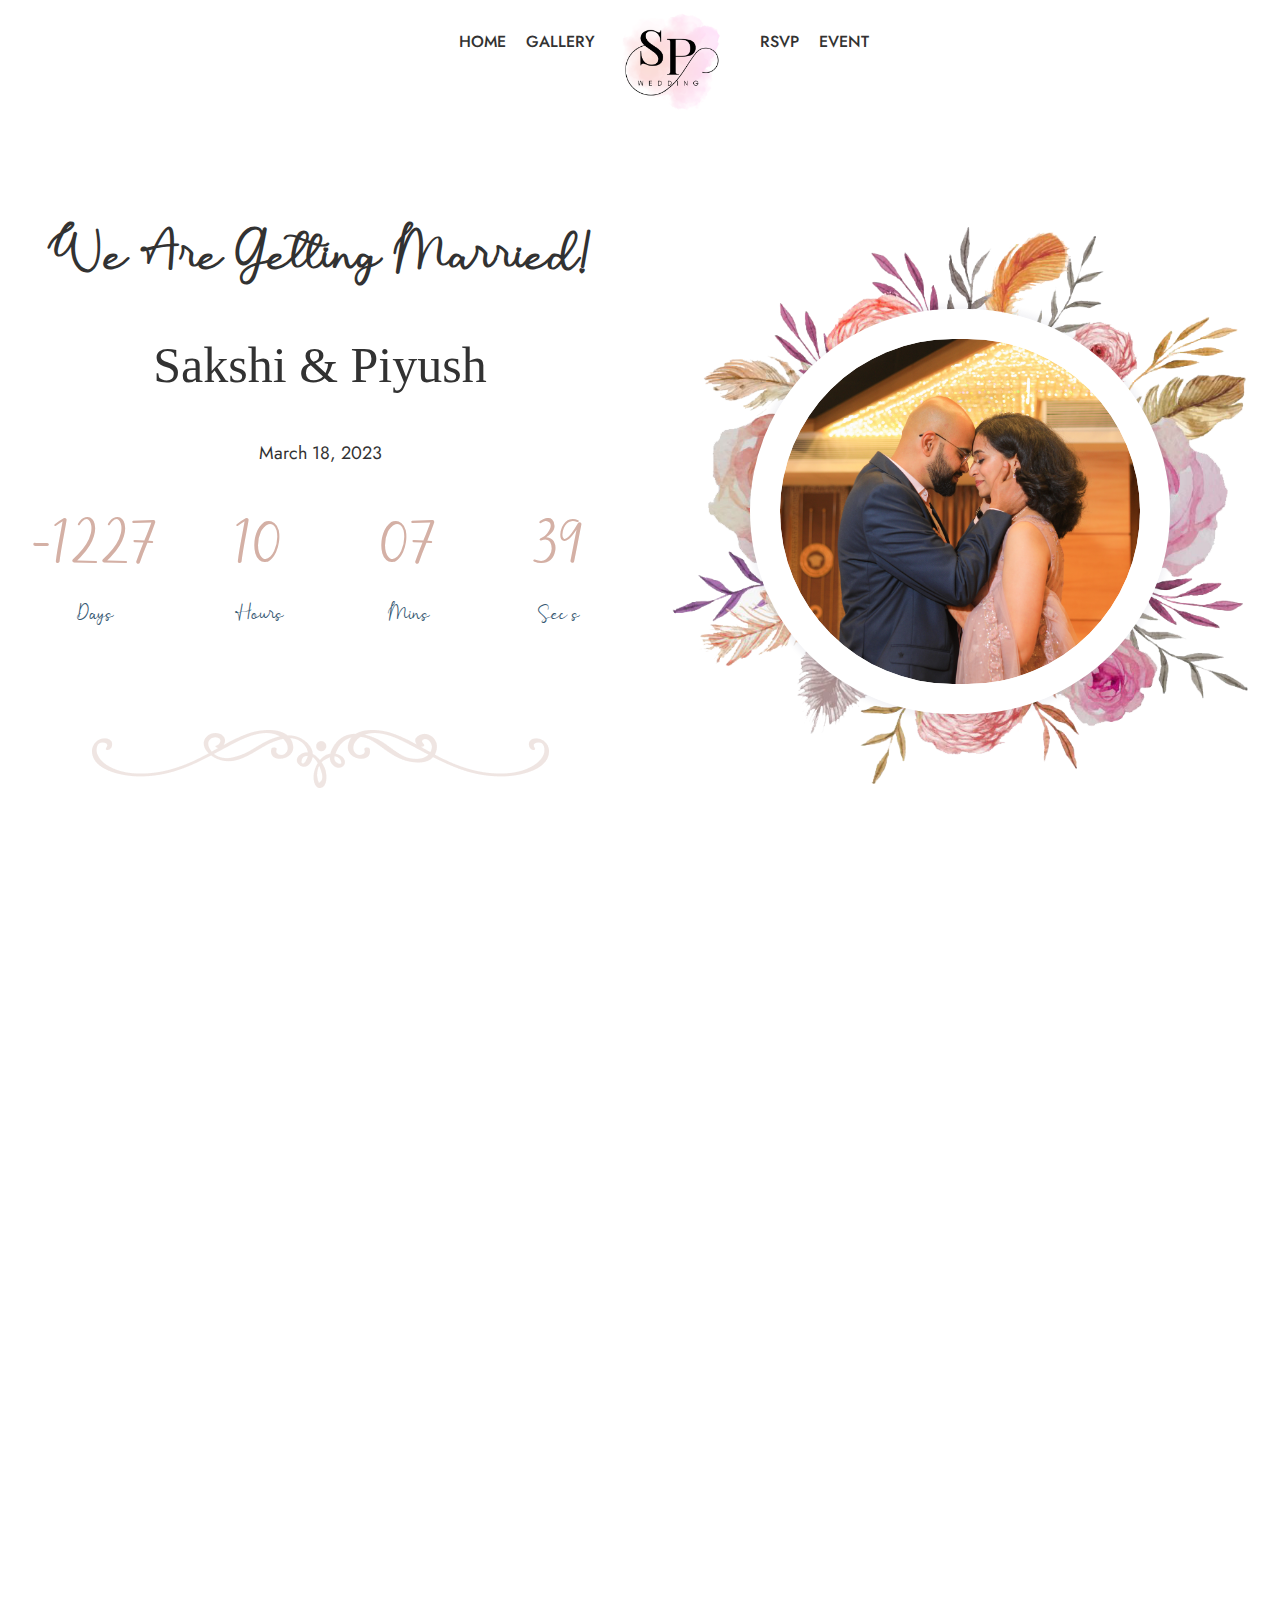
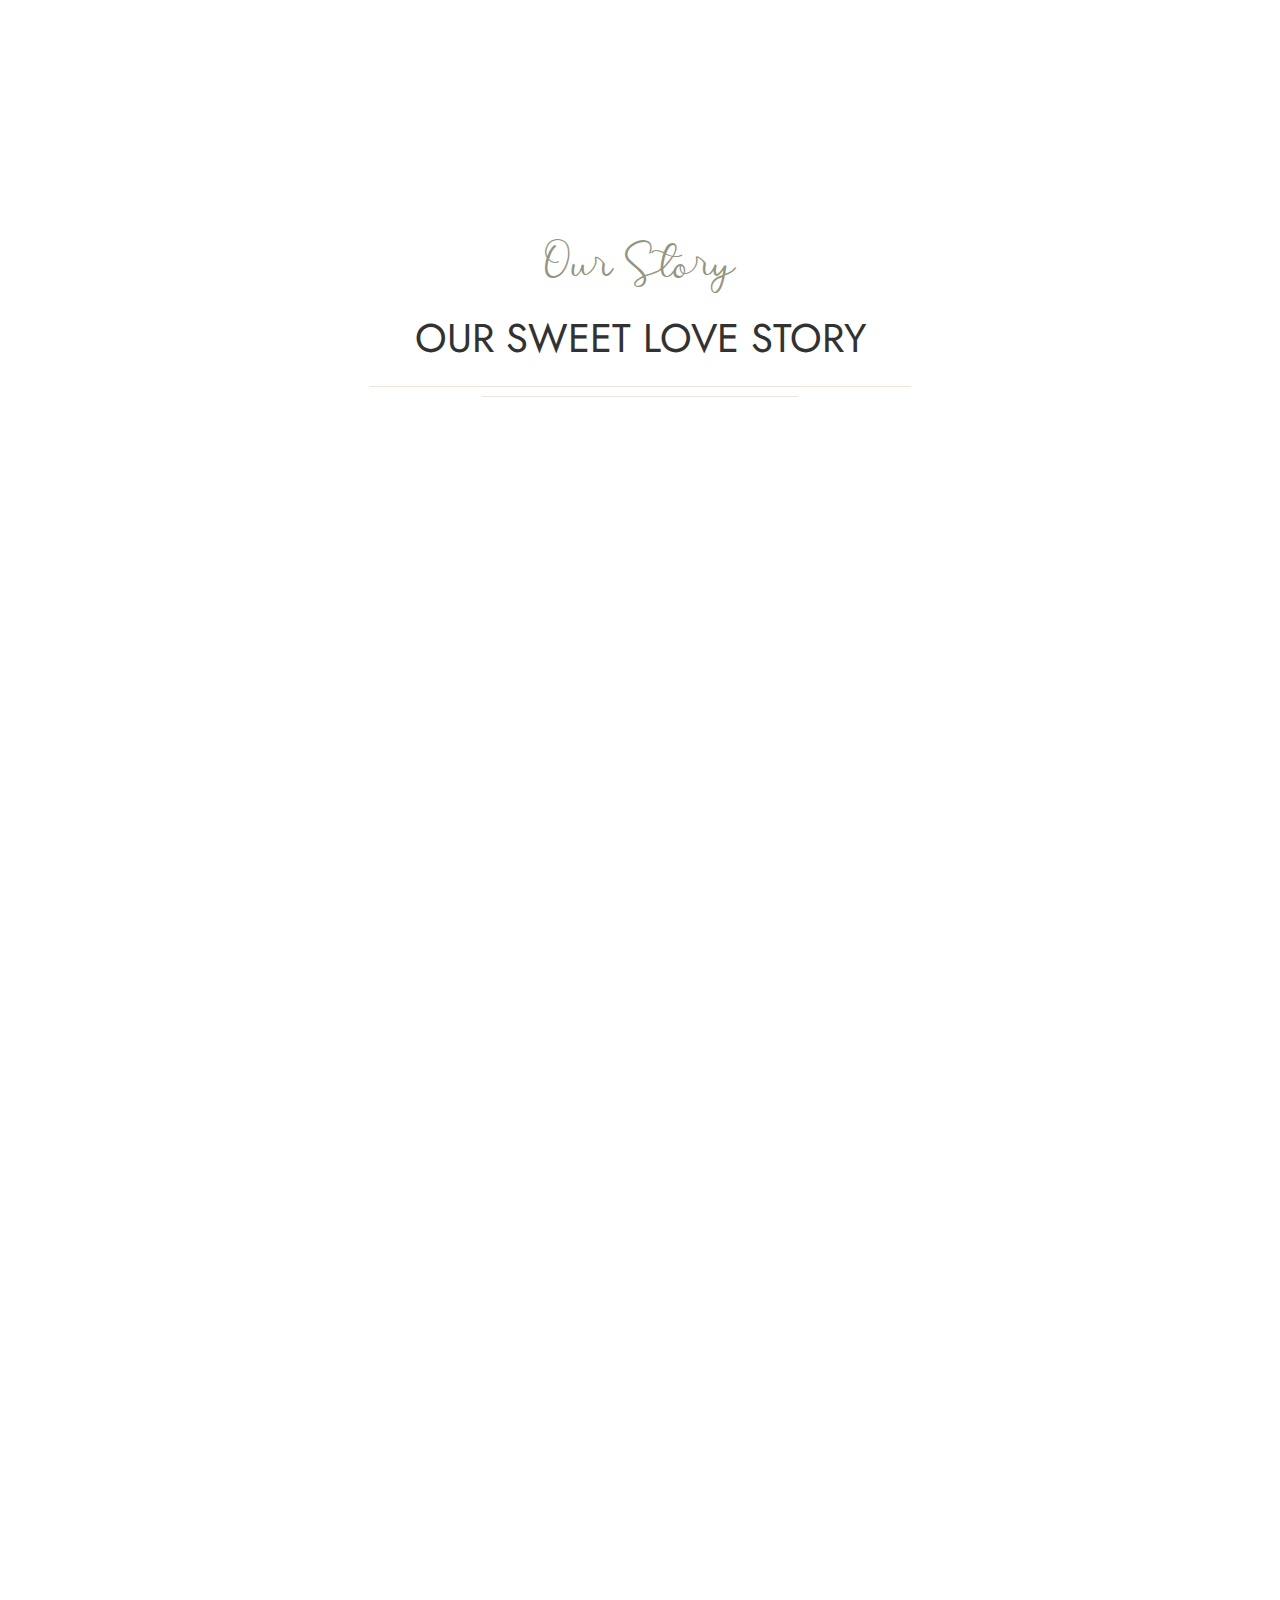
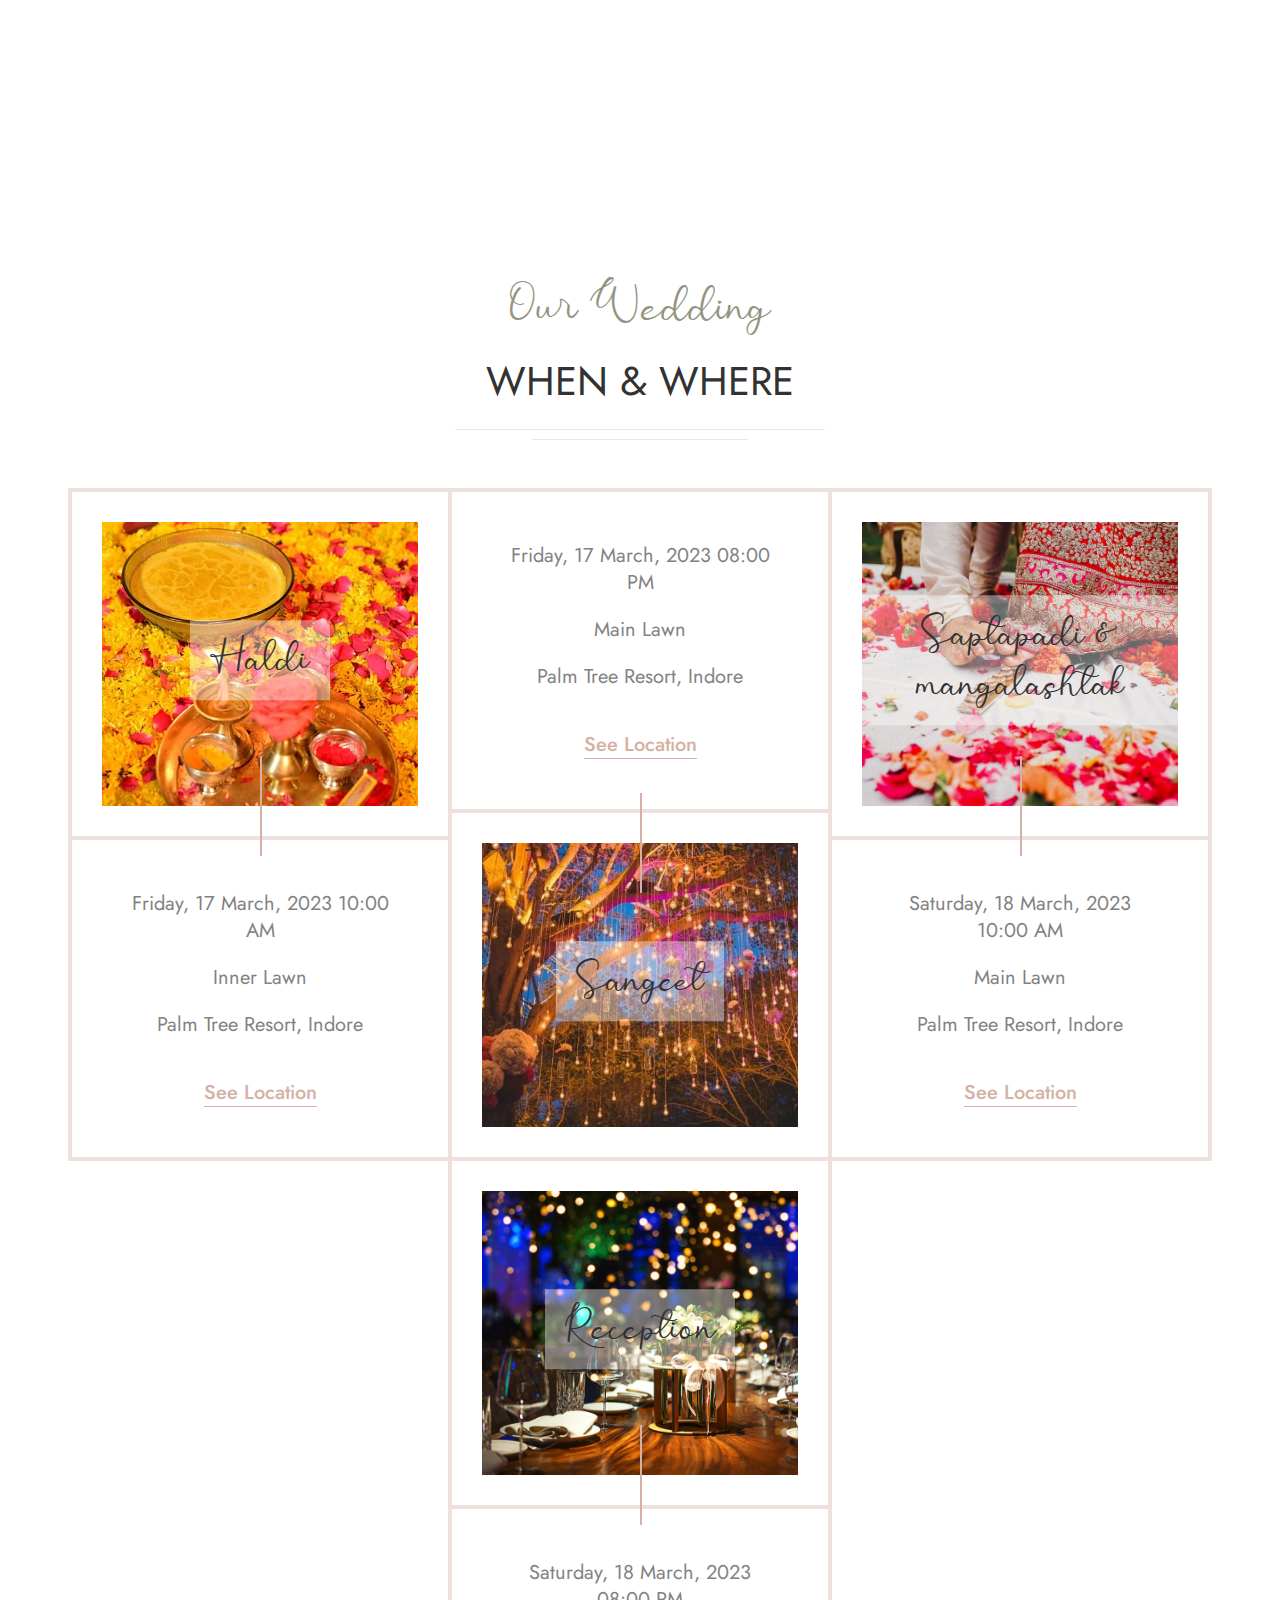
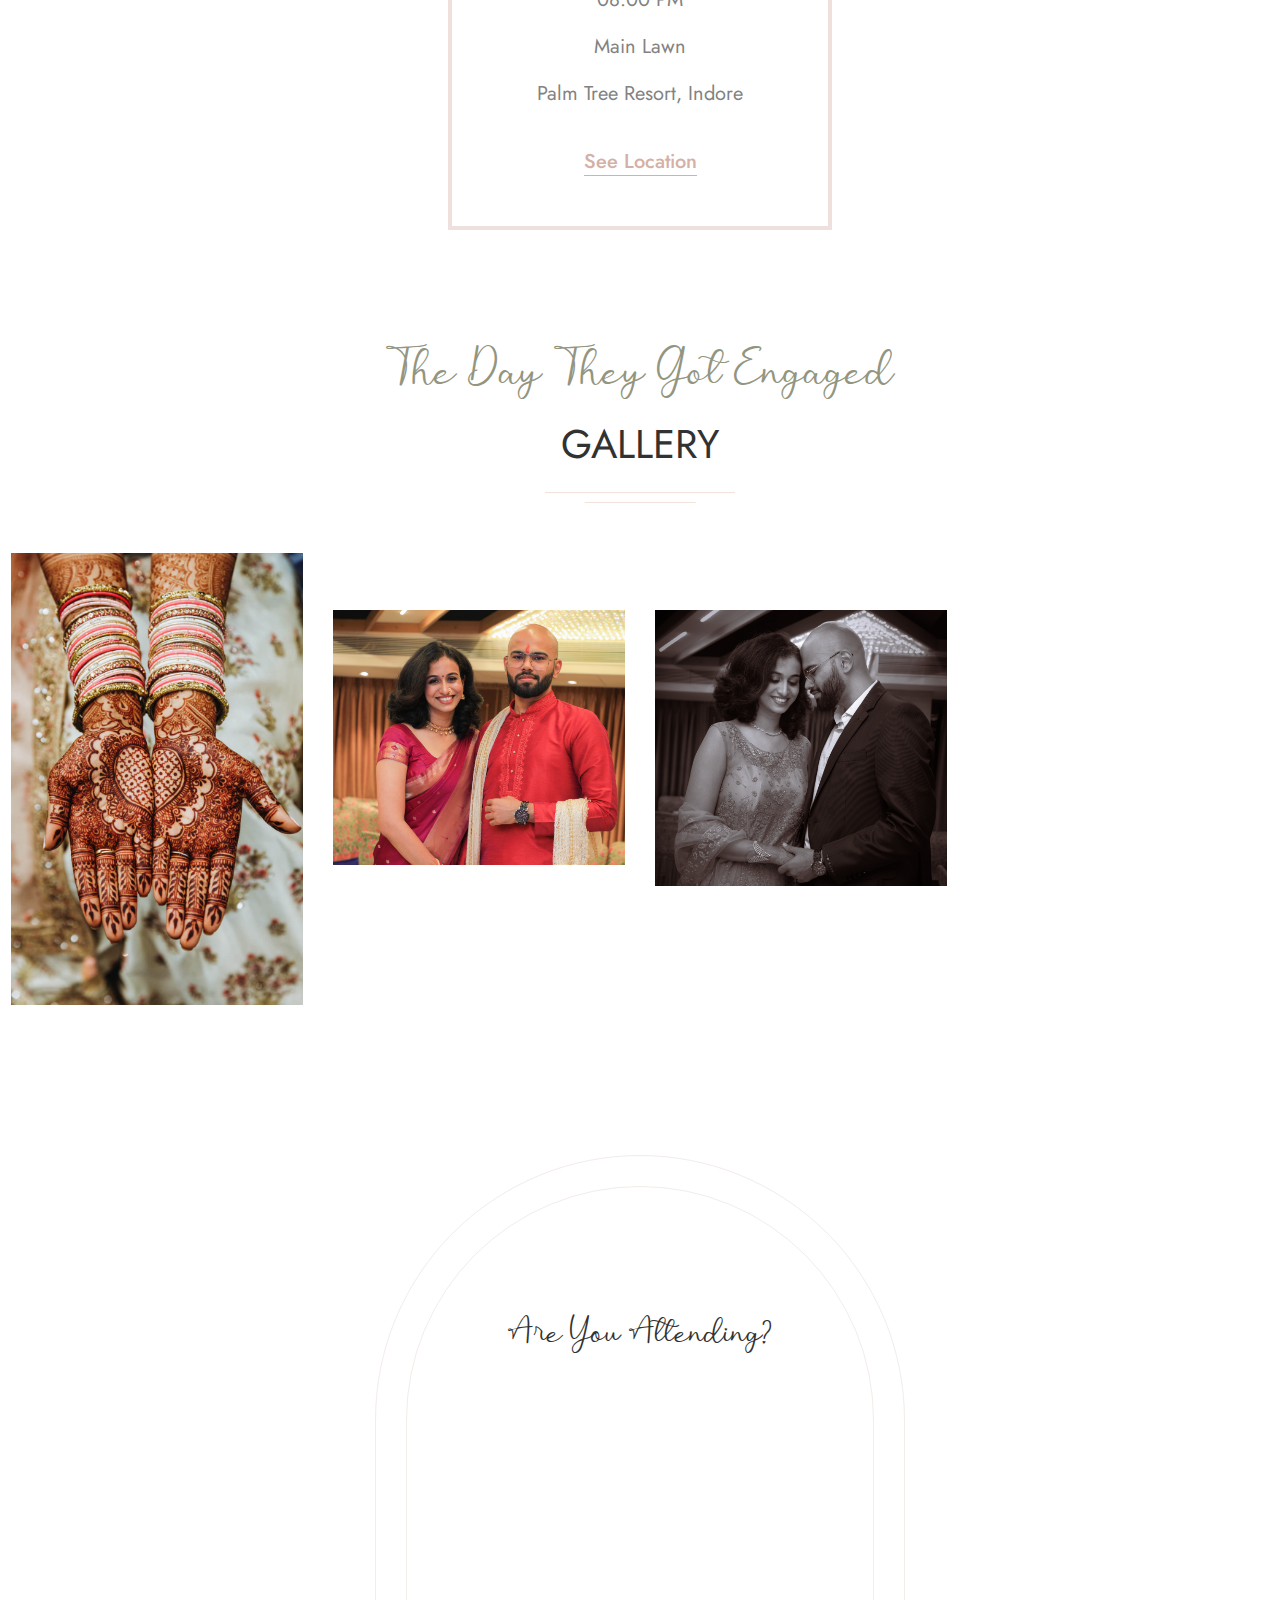
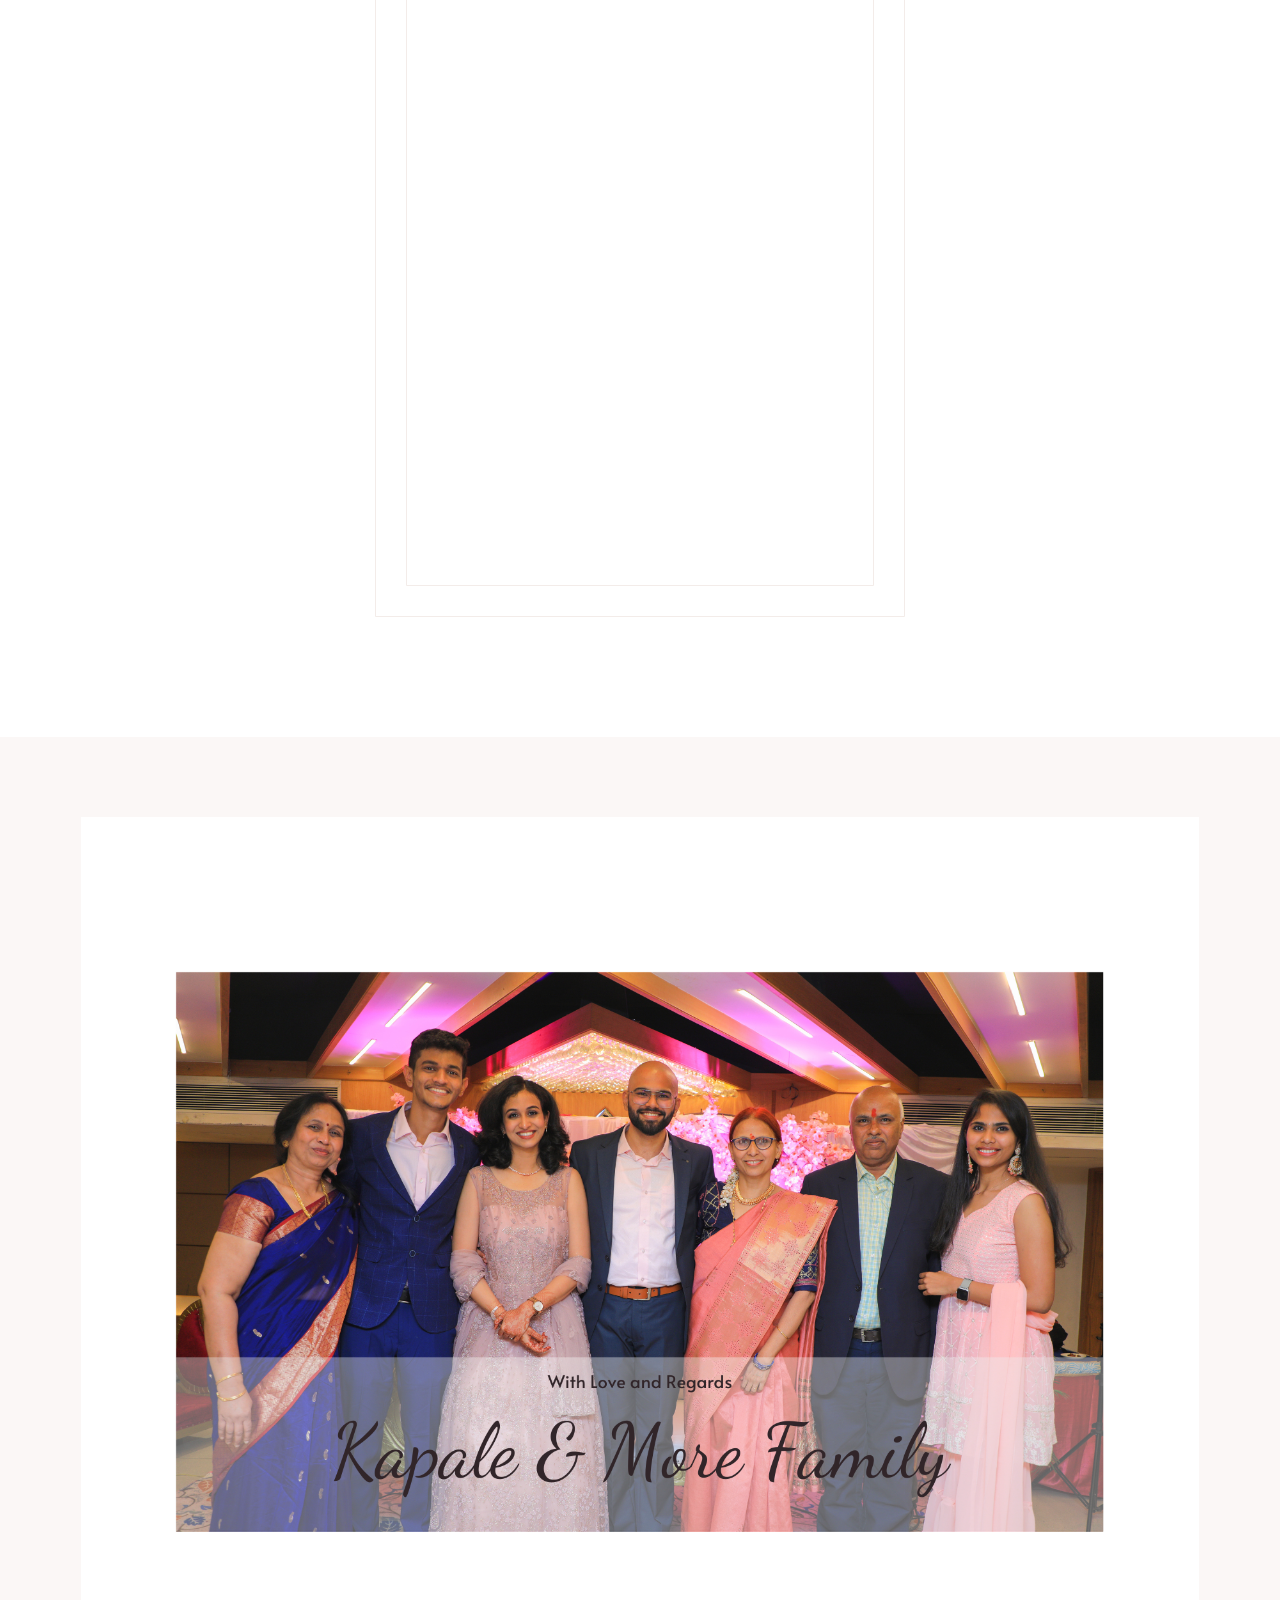
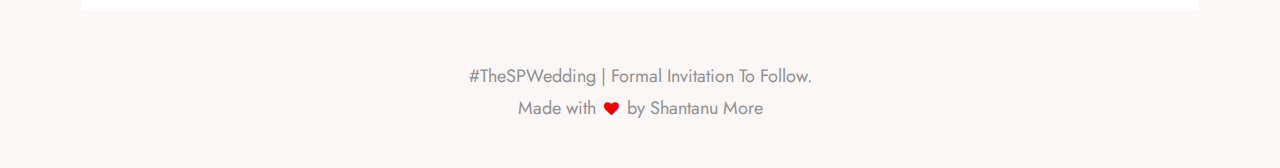
==== commit a4ed71e9: "added form in RSVP" ====
--- a/index.html
+++ b/index.html
@@ -82,6 +82,14 @@
                 font-size: 32px !important;
                 line-height: 77px !important;
             }
+
+        }
+
+        @media only screen and (max-width: 600px) {
+            iframe {
+                height: 690px;
+                width: 270px;
+            }
         }
 
         /* MUSIC PLAYER STYLE */
@@ -243,8 +251,8 @@
                                 </div>
                                 <div class="couple-text">
                                     <h3>Piyush Kapale</h3>
-                                    <p>Lorem ipsum dolor sit amet consectetur adipisicing elit. Esse assumenda 
-                                        animi obcaecati quidem sunt ipsa ex, nobis, odit asperiores reiciendis 
+                                    <p>Lorem ipsum dolor sit amet consectetur adipisicing elit. Esse assumenda
+                                        animi obcaecati quidem sunt ipsa ex, nobis, odit asperiores reiciendis
                                         eaque a odio omnis ducimus! Est tempora quibusdam corrupti non?</p>
                                 </div>
                             </div>
@@ -263,8 +271,8 @@
                                 </div>
                                 <div class="couple-text">
                                     <h3>Sakshi More</h3>
-                                    <p>Lorem ipsum dolor sit amet consectetur adipisicing elit. Esse assumenda 
-                                        animi obcaecati quidem sunt ipsa ex, nobis, odit asperiores reiciendis 
+                                    <p>Lorem ipsum dolor sit amet consectetur adipisicing elit. Esse assumenda
+                                        animi obcaecati quidem sunt ipsa ex, nobis, odit asperiores reiciendis
                                         eaque a odio omnis ducimus! Est tempora quibusdam corrupti non?</p>
                                 </div>
                             </div>
@@ -304,7 +312,7 @@
                             <div class="wpo-story-content-inner">
                                 <h2>First Time We Meet</h2>
                                 <span>1 Dec 2011</span>
-                                <p>Lorem ipsum dolor sit amet consectetur adipisicing elit. Esse assumenda 
+                                <p>Lorem ipsum dolor sit amet consectetur adipisicing elit. Esse assumenda
                                     animi obcaecati quidem sunt ipsa ex, nobis, odit asperiores reiciendis</p>
                             </div>
                         </div>
@@ -319,7 +327,7 @@
                             <div class="wpo-story-content-inner">
                                 <h2>Our first proposal (Ouch!)</h2>
                                 <span>20 Jun 2012</span>
-                                <p>Lorem ipsum dolor sit amet consectetur adipisicing elit. Esse assumenda 
+                                <p>Lorem ipsum dolor sit amet consectetur adipisicing elit. Esse assumenda
                                     animi obcaecati quidem sunt ipsa ex, nobis, odit asperiores reiciendis </p>
                             </div>
                         </div>
@@ -334,7 +342,7 @@
                             <div class="wpo-story-content-inner">
                                 <h2>She Said Yes</h2>
                                 <span>14 Sep 2021</span>
-                                <p>Lorem ipsum dolor sit amet consectetur adipisicing elit. Esse assumenda 
+                                <p>Lorem ipsum dolor sit amet consectetur adipisicing elit. Esse assumenda
                                     animi obcaecati quidem sunt ipsa ex, nobis, odit asperiores reiciendis</p>
                             </div>
                         </div>
@@ -553,7 +561,7 @@
                                         <h4>Are You</h4>
                                         <h4>Attending?</h4>
                                     </div>
-                                    <form method="post" class="contact-validation-active" id="contact-form-main2">
+                                    <!-- <form method="post" class="contact-validation-active" id="contact-form-main2">
                                         <div>
                                             <input type="text" class="form-control" name="name" id="name"
                                                 placeholder="Name">
@@ -626,7 +634,9 @@
                                                     aria-label="Close"></button>
                                             </div>
                                         </div>
-                                    </form>
+                                    </form> -->
+                                    <iframe src="https://forms.gle/vZgu1dngK4SMRsss6" width="485" height="700"
+                                        frameborder="0" marginheight="0" marginwidth="0">Loading...</iframe>
                                 </div>
                             </div>
                             <div class="shape-1"><img class="floating-item wow fadeInLeftSlow"
@@ -732,6 +742,14 @@
         });
 
     </script>
+    <!-- FORM SCRIPT -->
+    <script>
+        var iframe = document.getElementById('frame');
+
+        iframe.addEventListener('load', function () {
+            console.log(iframe.contentDocument.querySelector('form + div'))
+        })
+    </script>
 </body>
 
 <!-- Mirrored from vcithappening.com/ by HTTrack Website Copier/3.x [XR&CO'2014], Mon, 05 Dec 2022 08:05:03 GMT -->
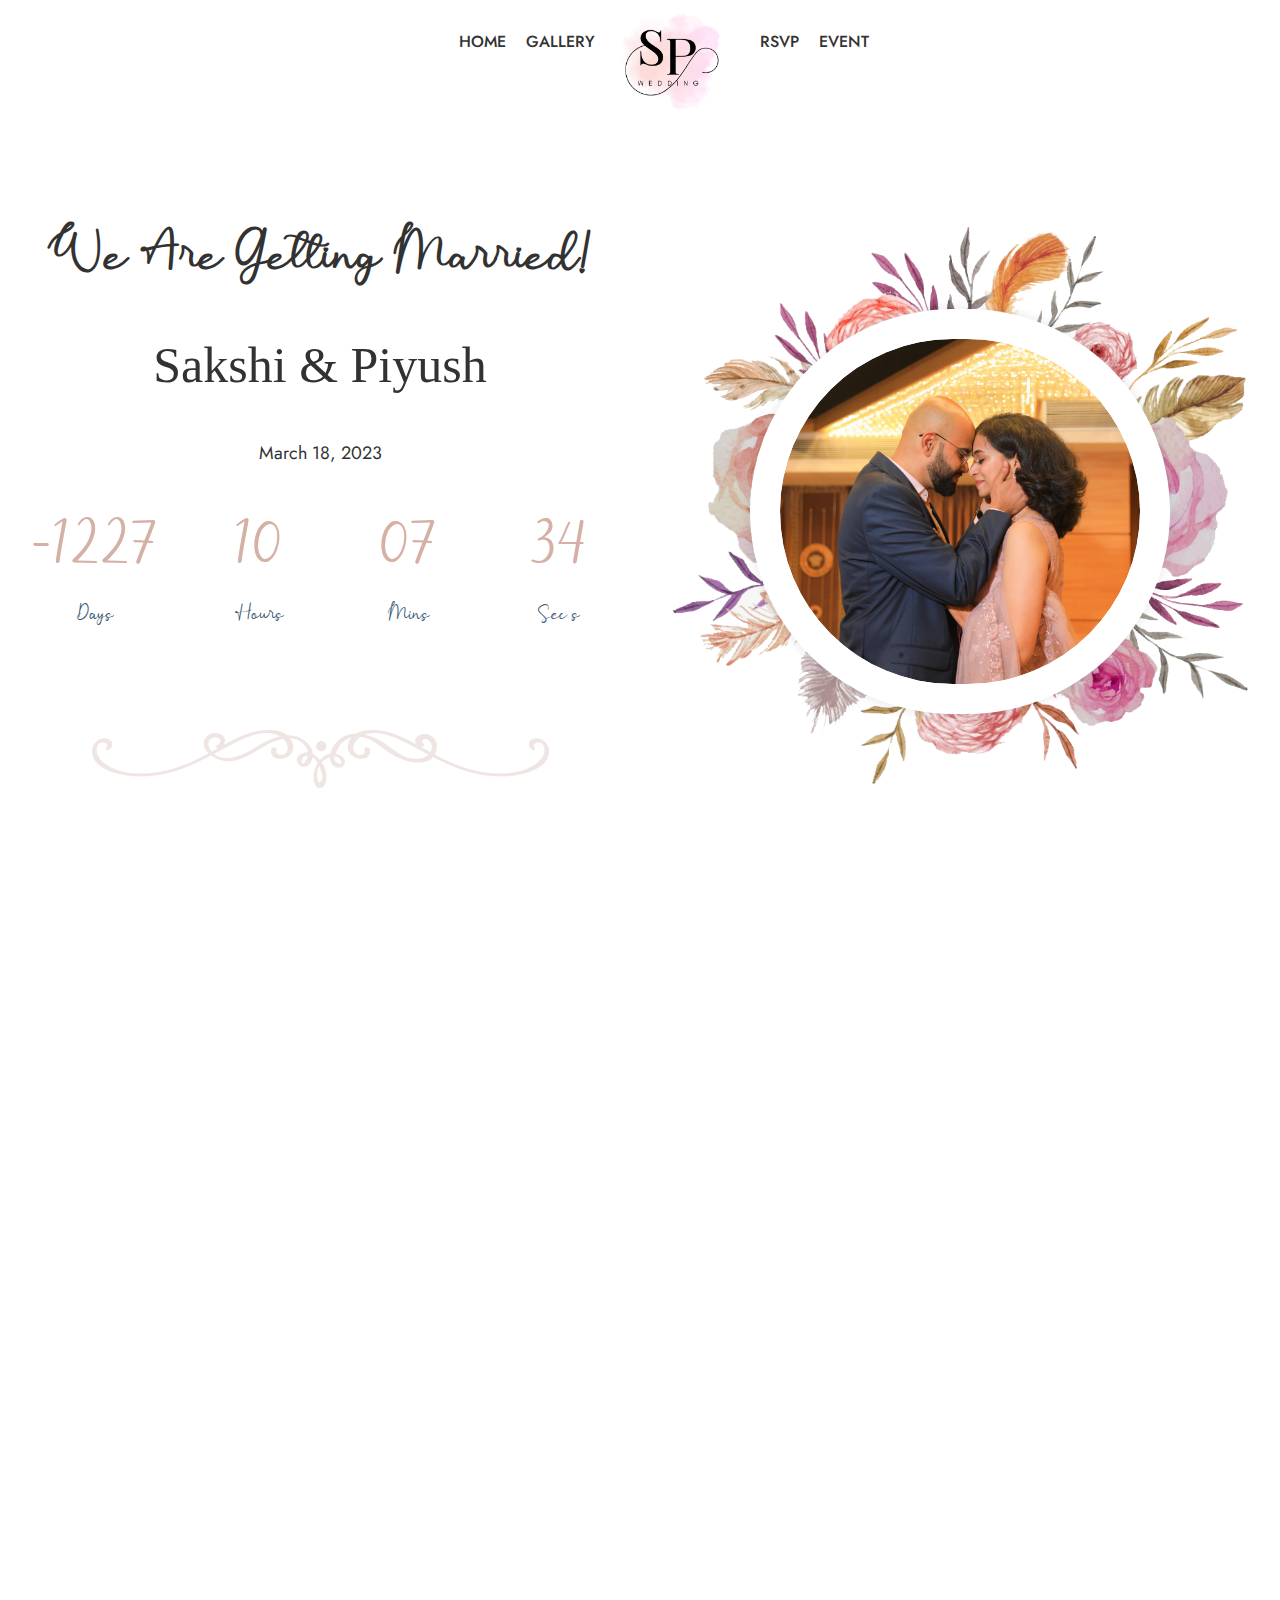
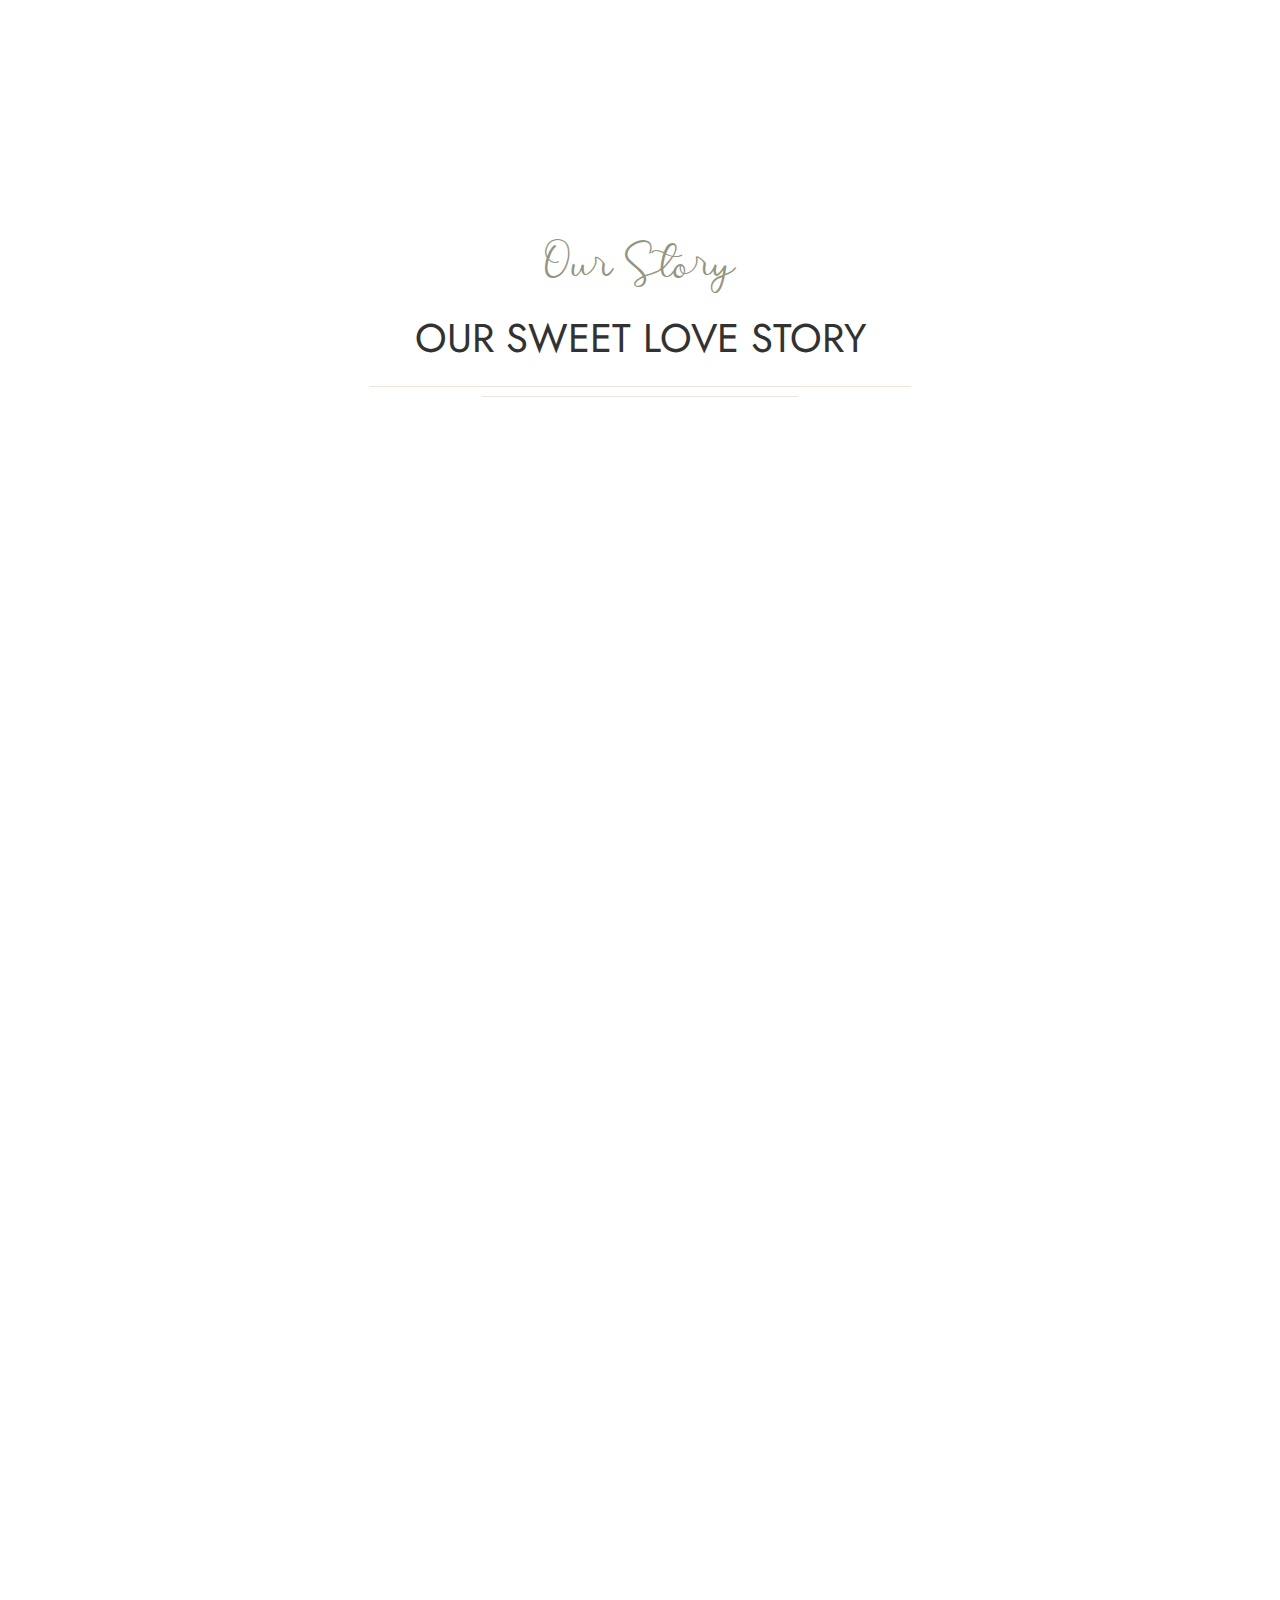
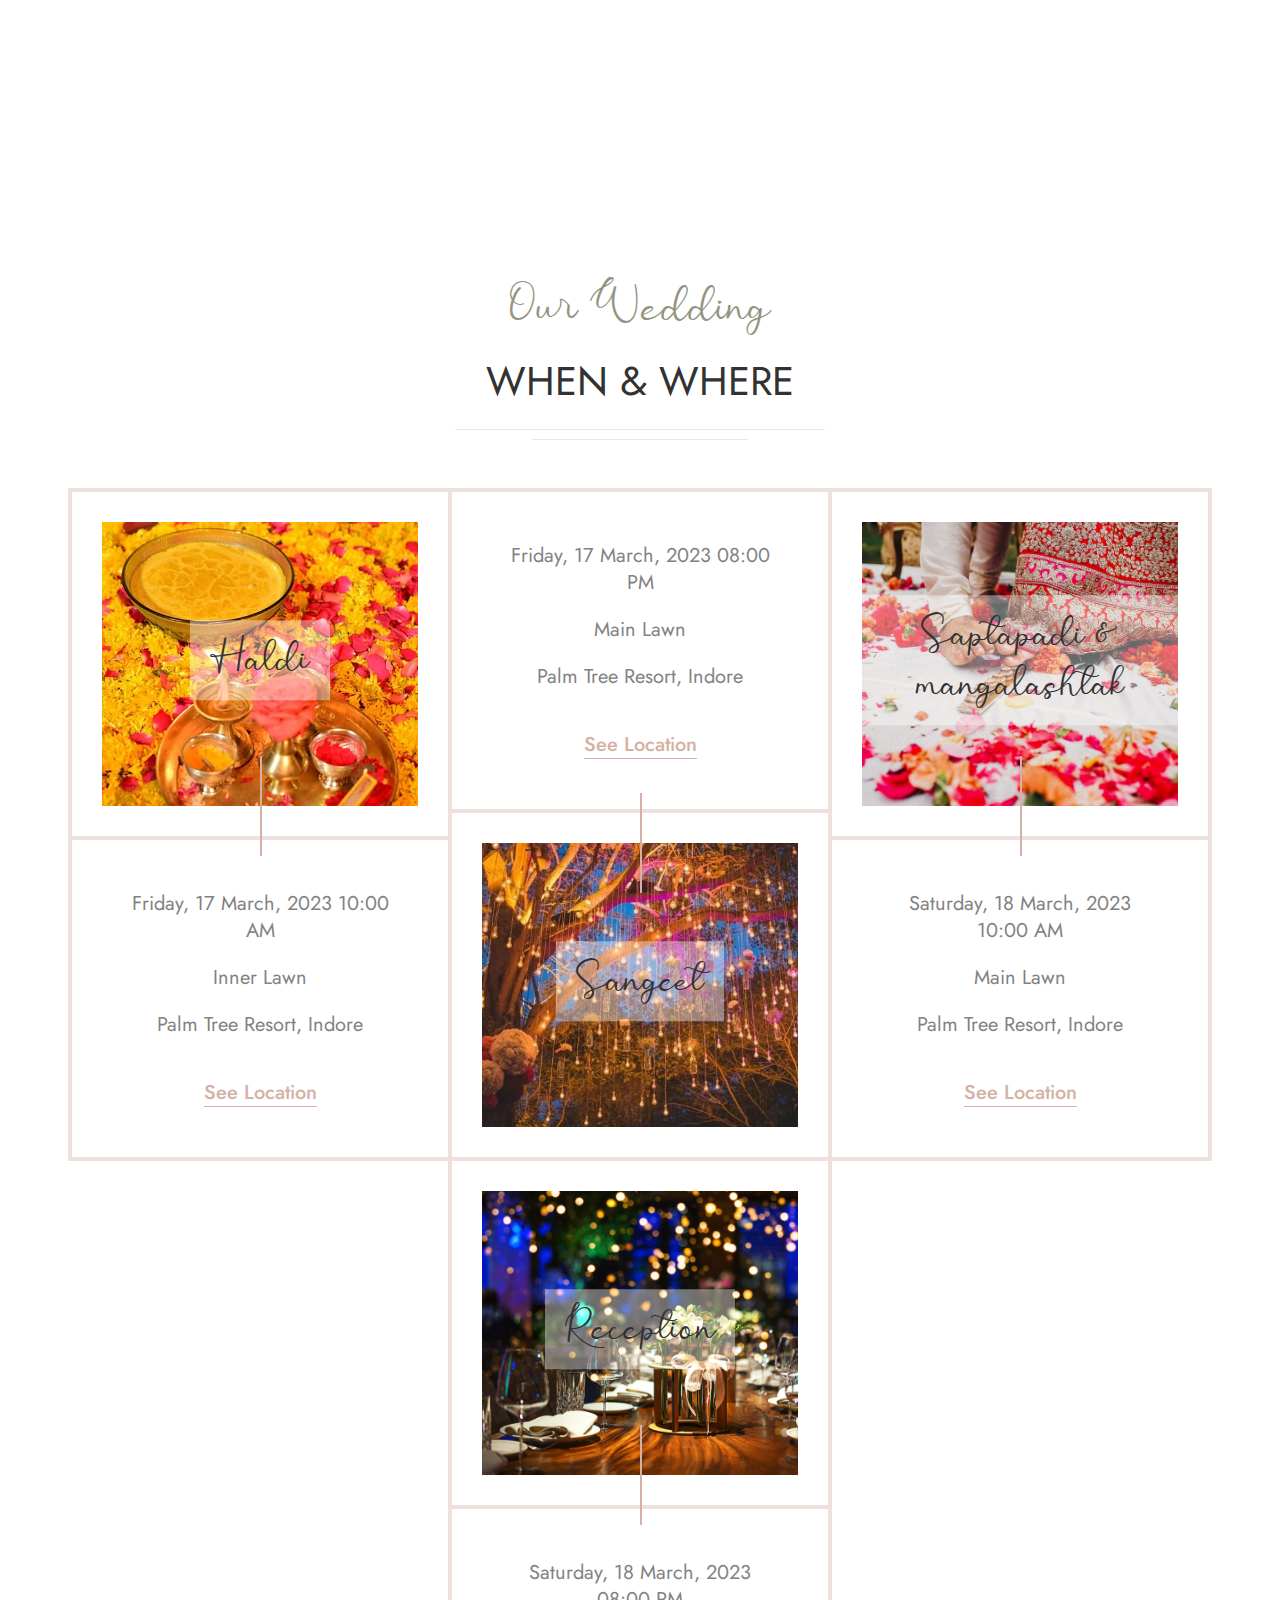
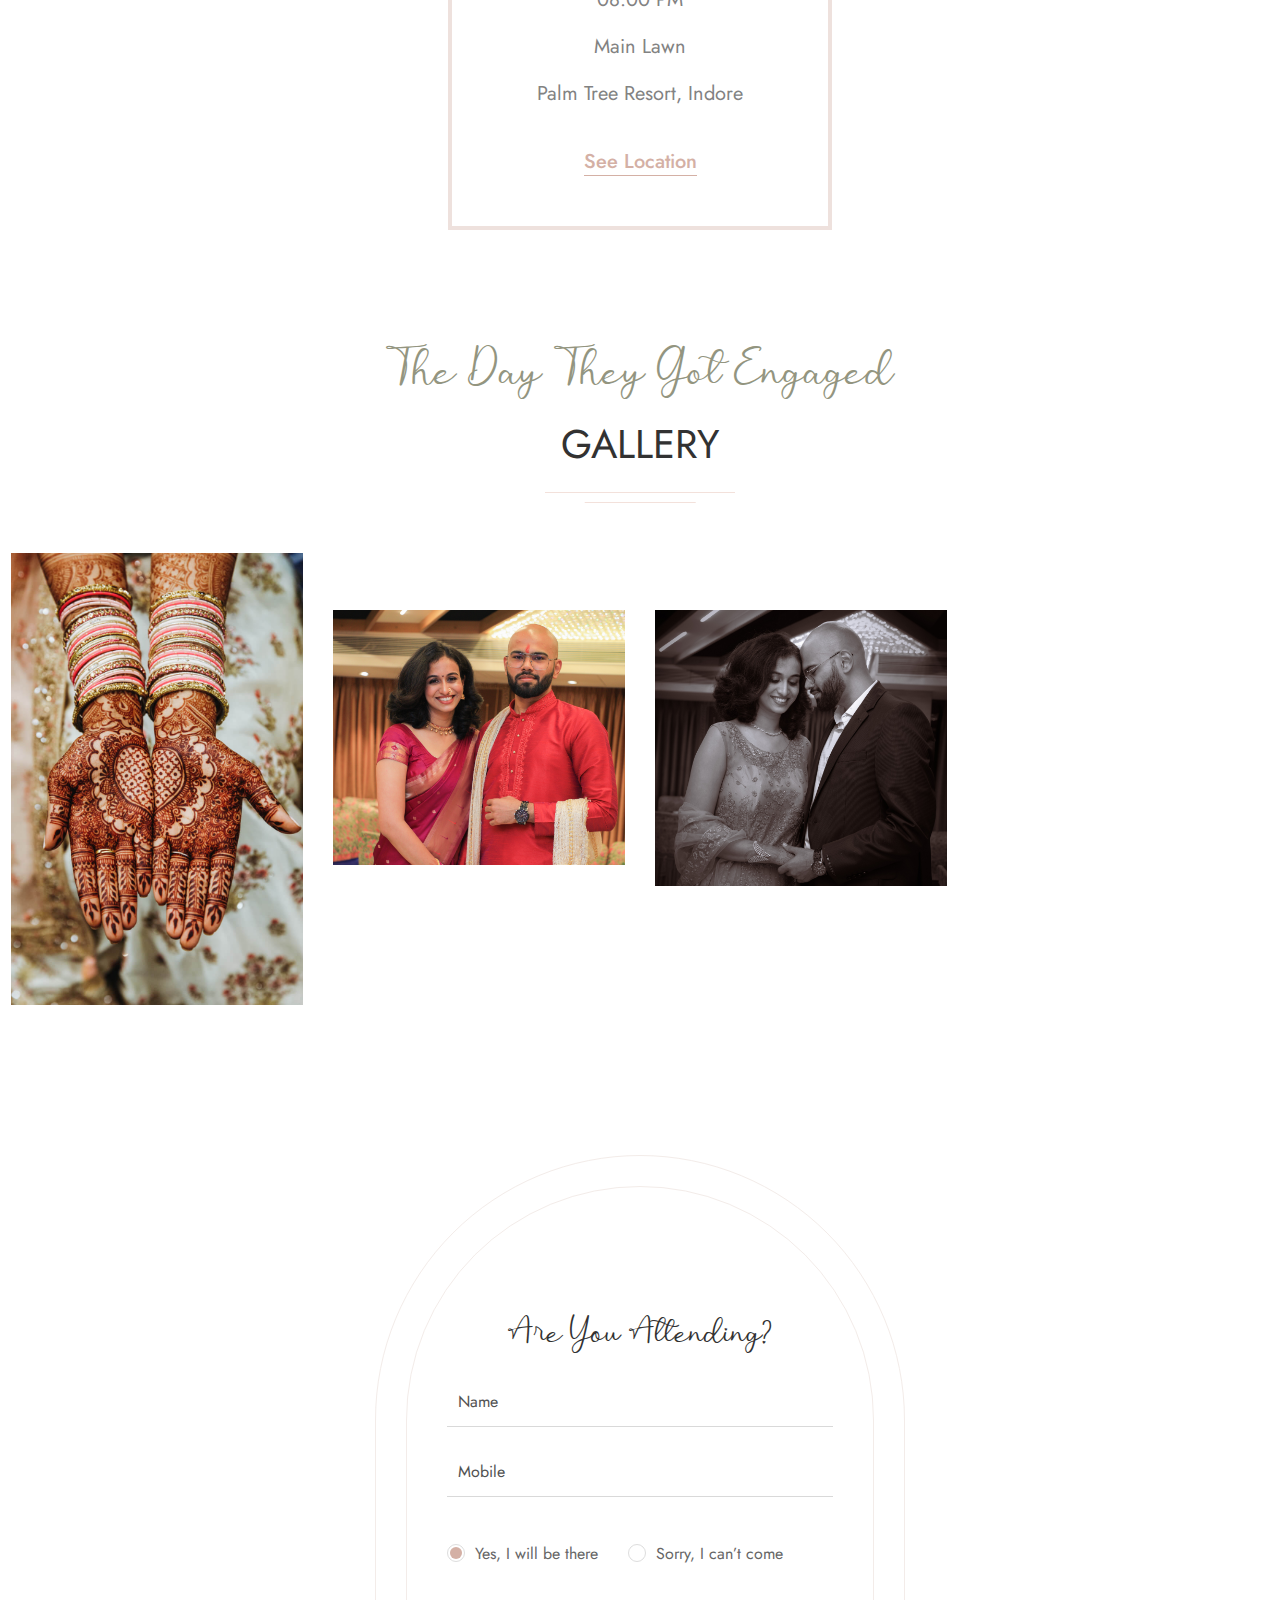
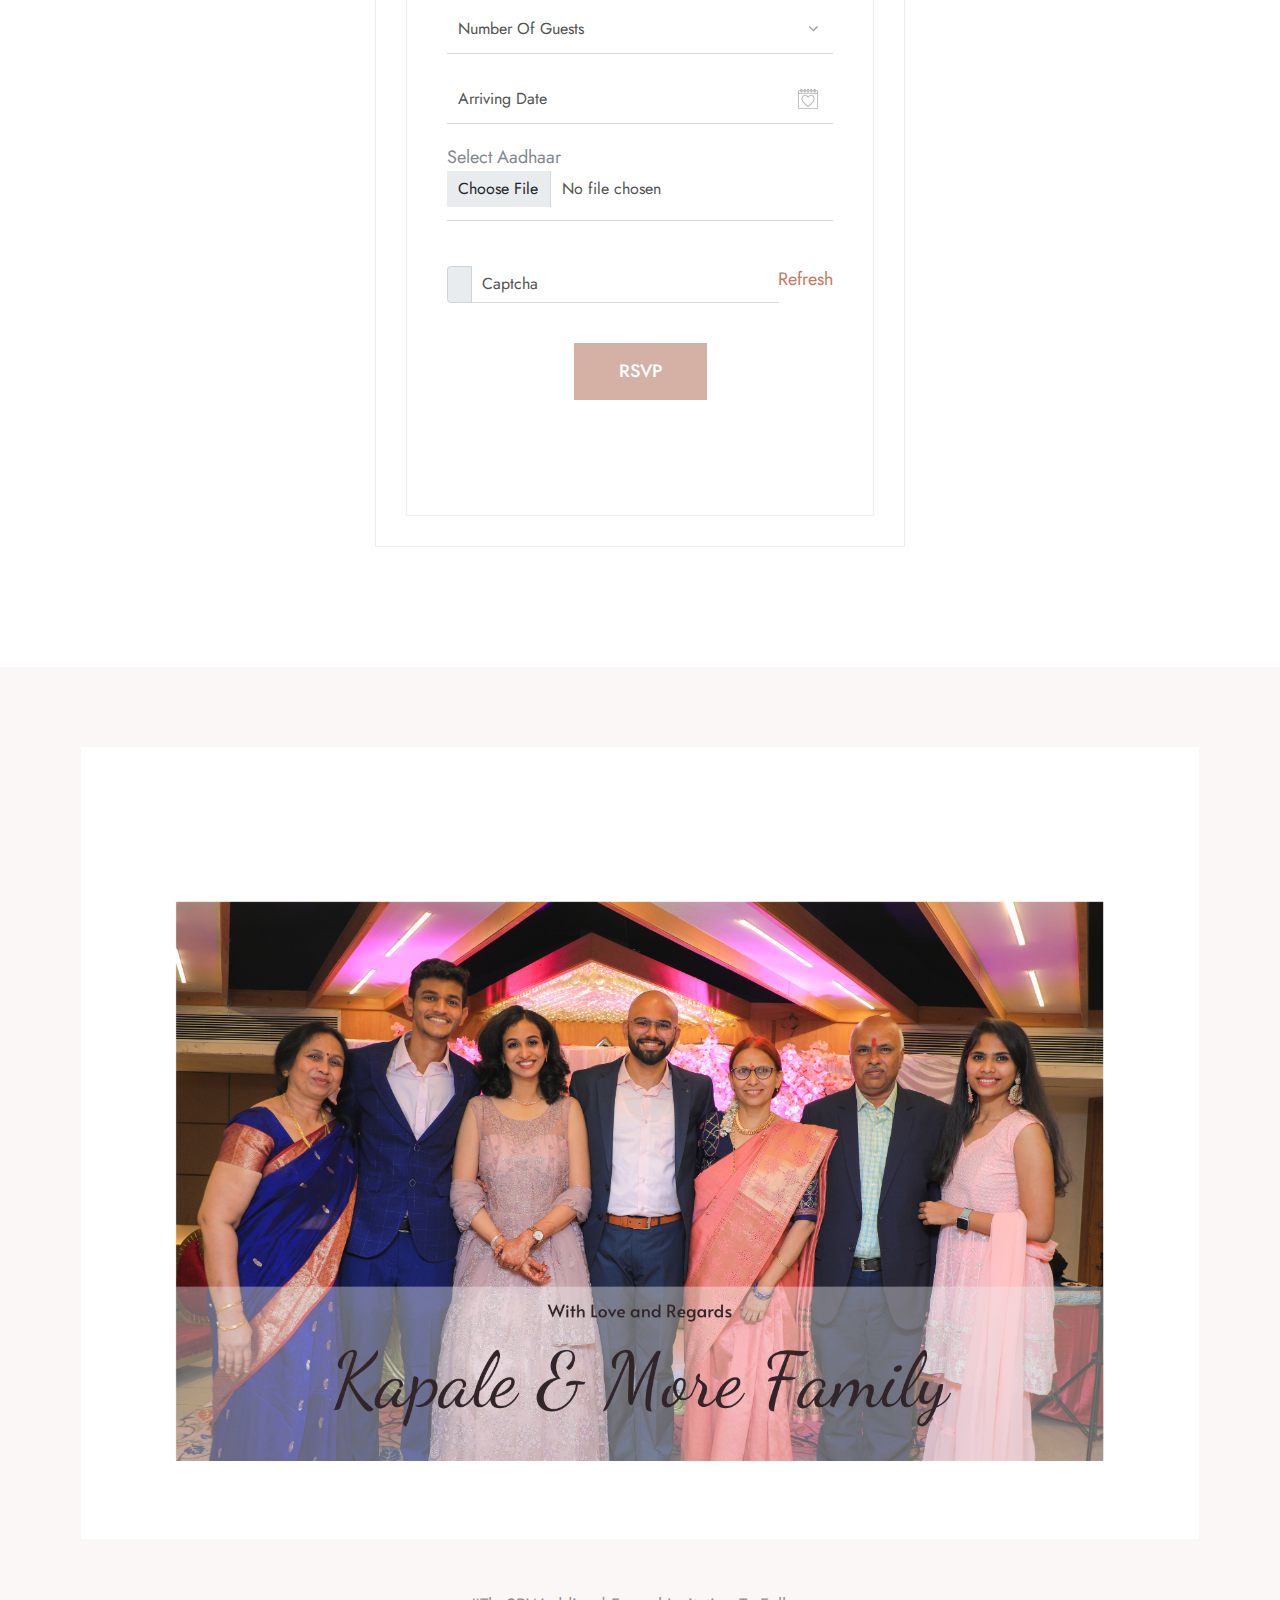
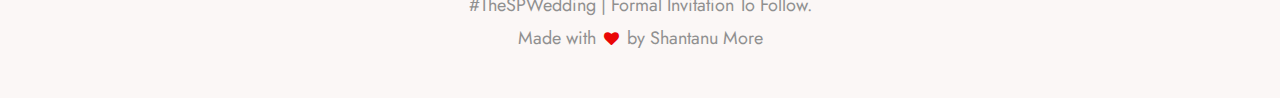
==== commit 1a3d2280: "reverted form" ====
--- a/index.html
+++ b/index.html
@@ -83,11 +83,12 @@
                 line-height: 77px !important;
             }
 
+
         }
 
         @media only screen and (max-width: 600px) {
             iframe {
-                height: 690px;
+                height: 700px;
                 width: 270px;
             }
         }
@@ -561,7 +562,7 @@
                                         <h4>Are You</h4>
                                         <h4>Attending?</h4>
                                     </div>
-                                    <!-- <form method="post" class="contact-validation-active" id="contact-form-main2">
+                                    <form method="post" class="contact-validation-active" id="contact-form-main2">
                                         <div>
                                             <input type="text" class="form-control" name="name" id="name"
                                                 placeholder="Name">
@@ -634,9 +635,9 @@
                                                     aria-label="Close"></button>
                                             </div>
                                         </div>
-                                    </form> -->
-                                    <iframe src="https://forms.gle/vZgu1dngK4SMRsss6" width="485" height="700"
-                                        frameborder="0" marginheight="0" marginwidth="0">Loading...</iframe>
+                                    </form>
+                                    <!-- <iframe src="https://forms.gle/vZgu1dngK4SMRsss6" width="485" height="700"
+                                        frameborder="0" marginheight="0" marginwidth="0"></iframe> -->
                                 </div>
                             </div>
                             <div class="shape-1"><img class="floating-item wow fadeInLeftSlow"
